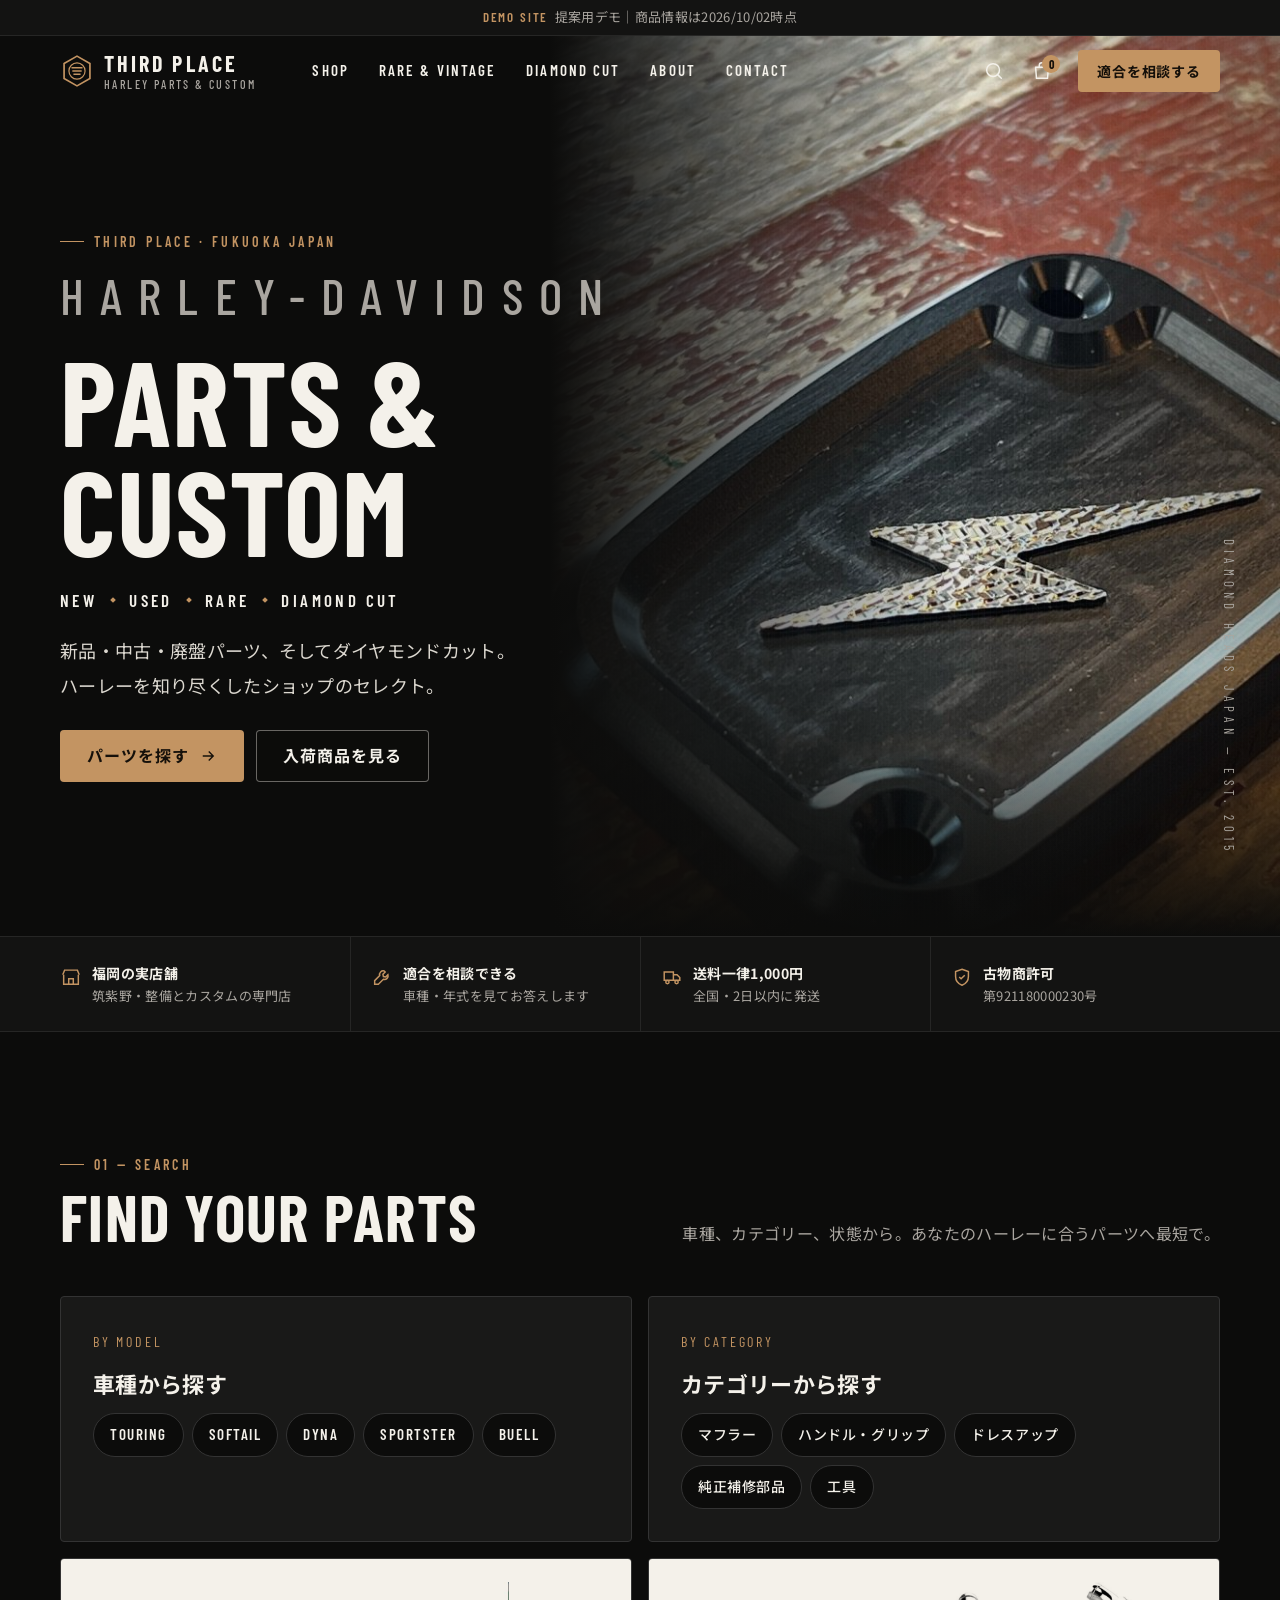
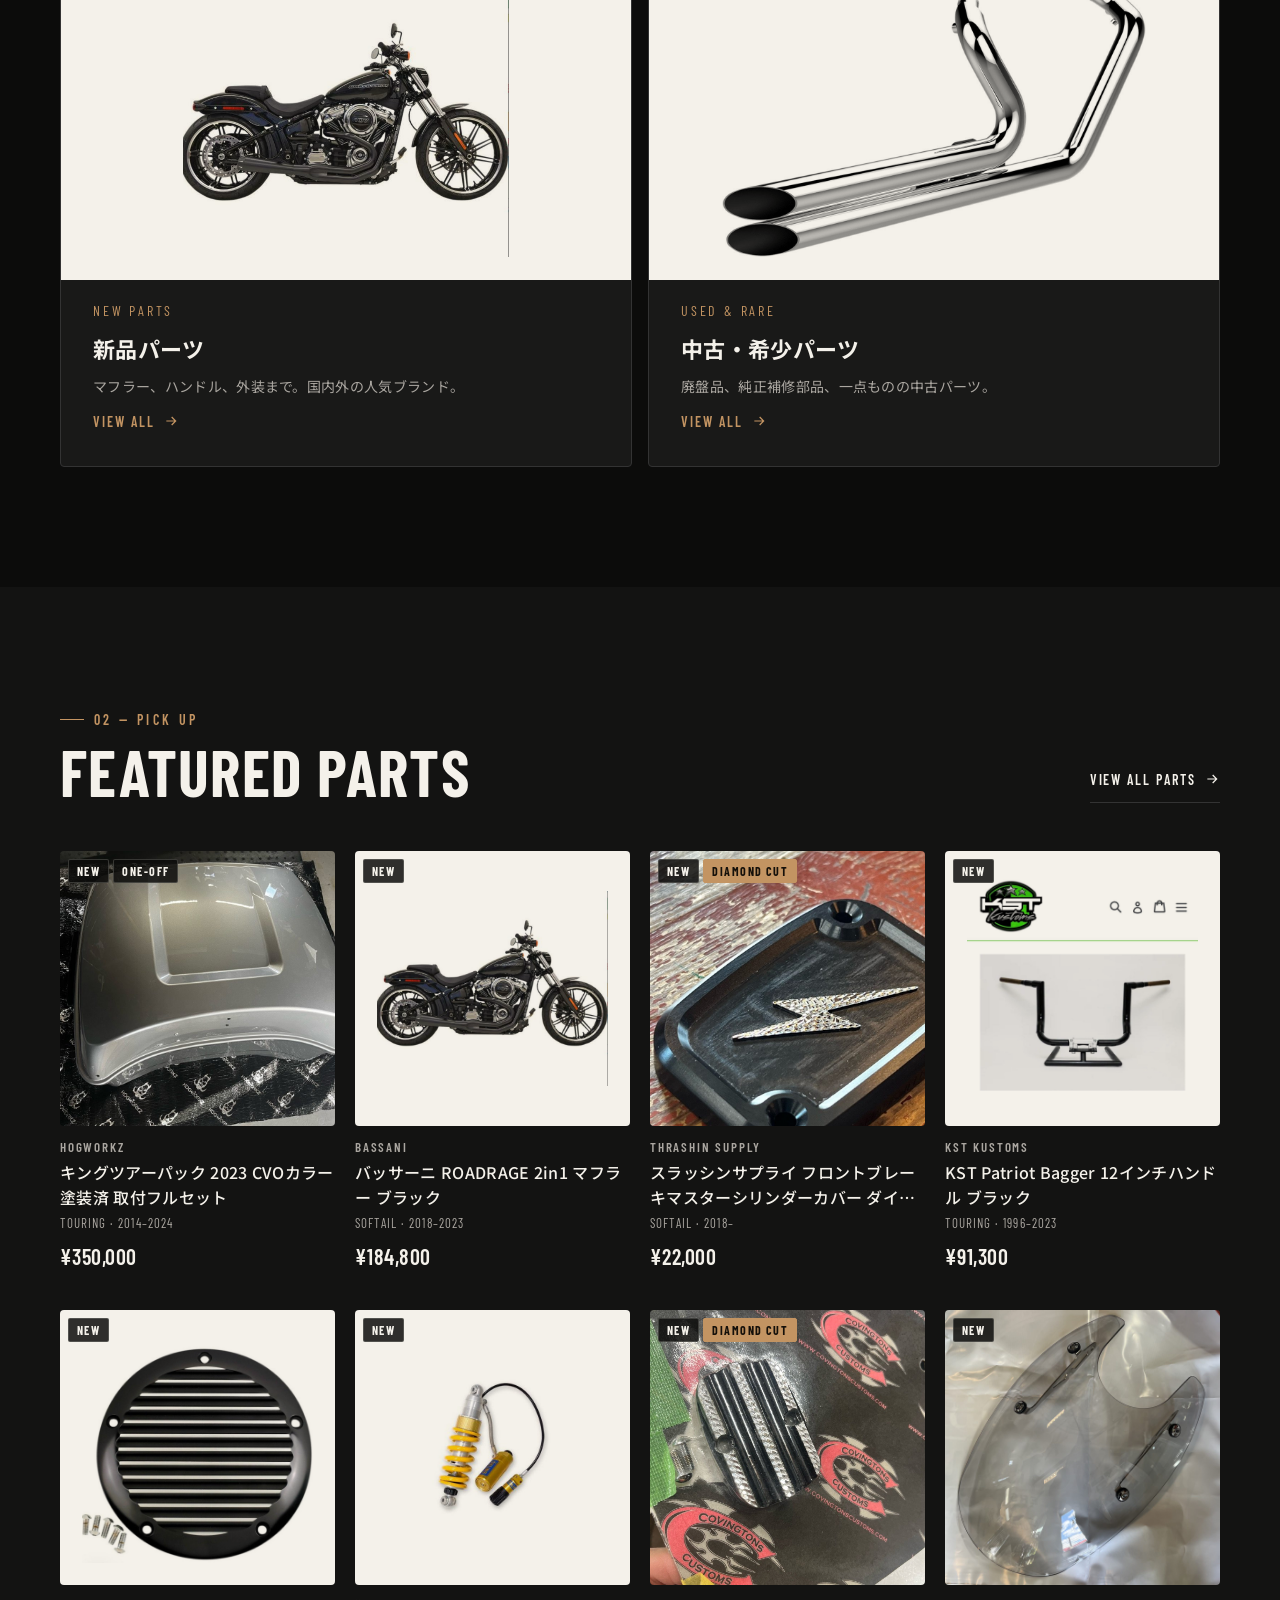
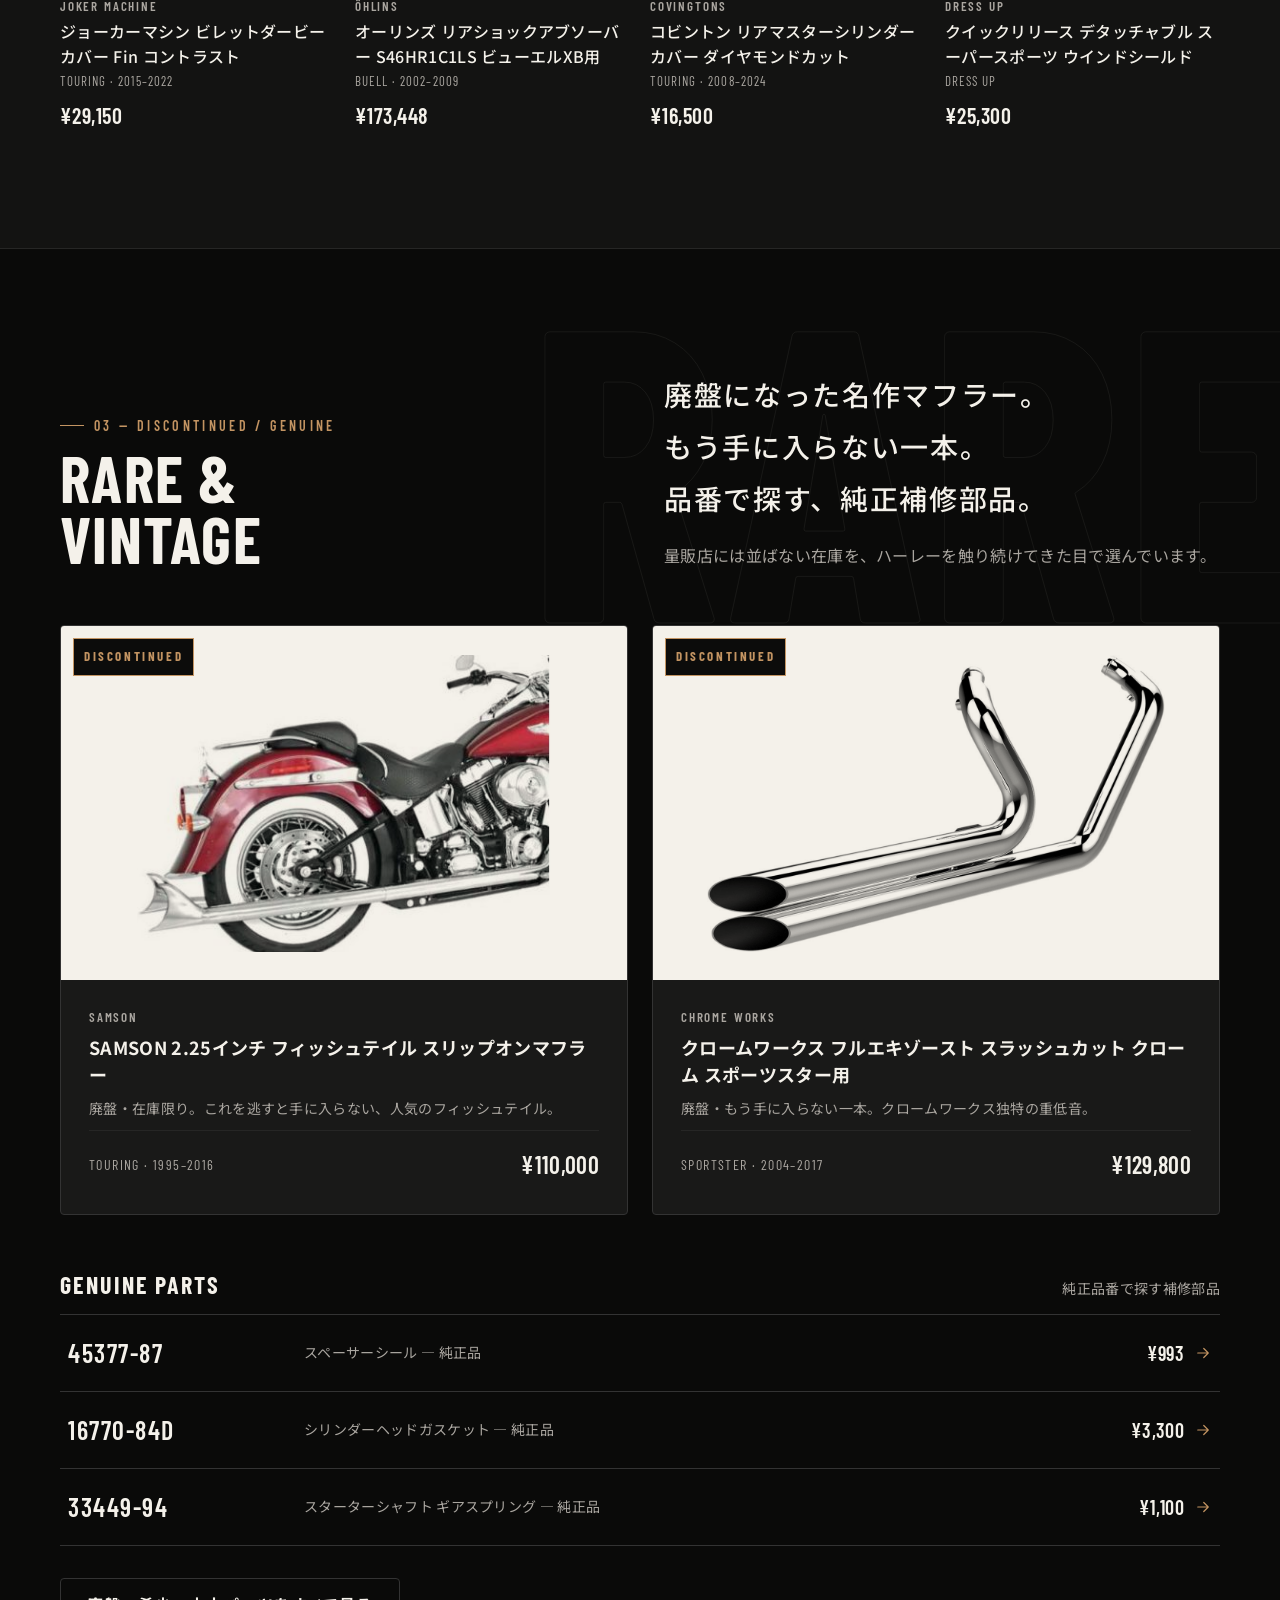
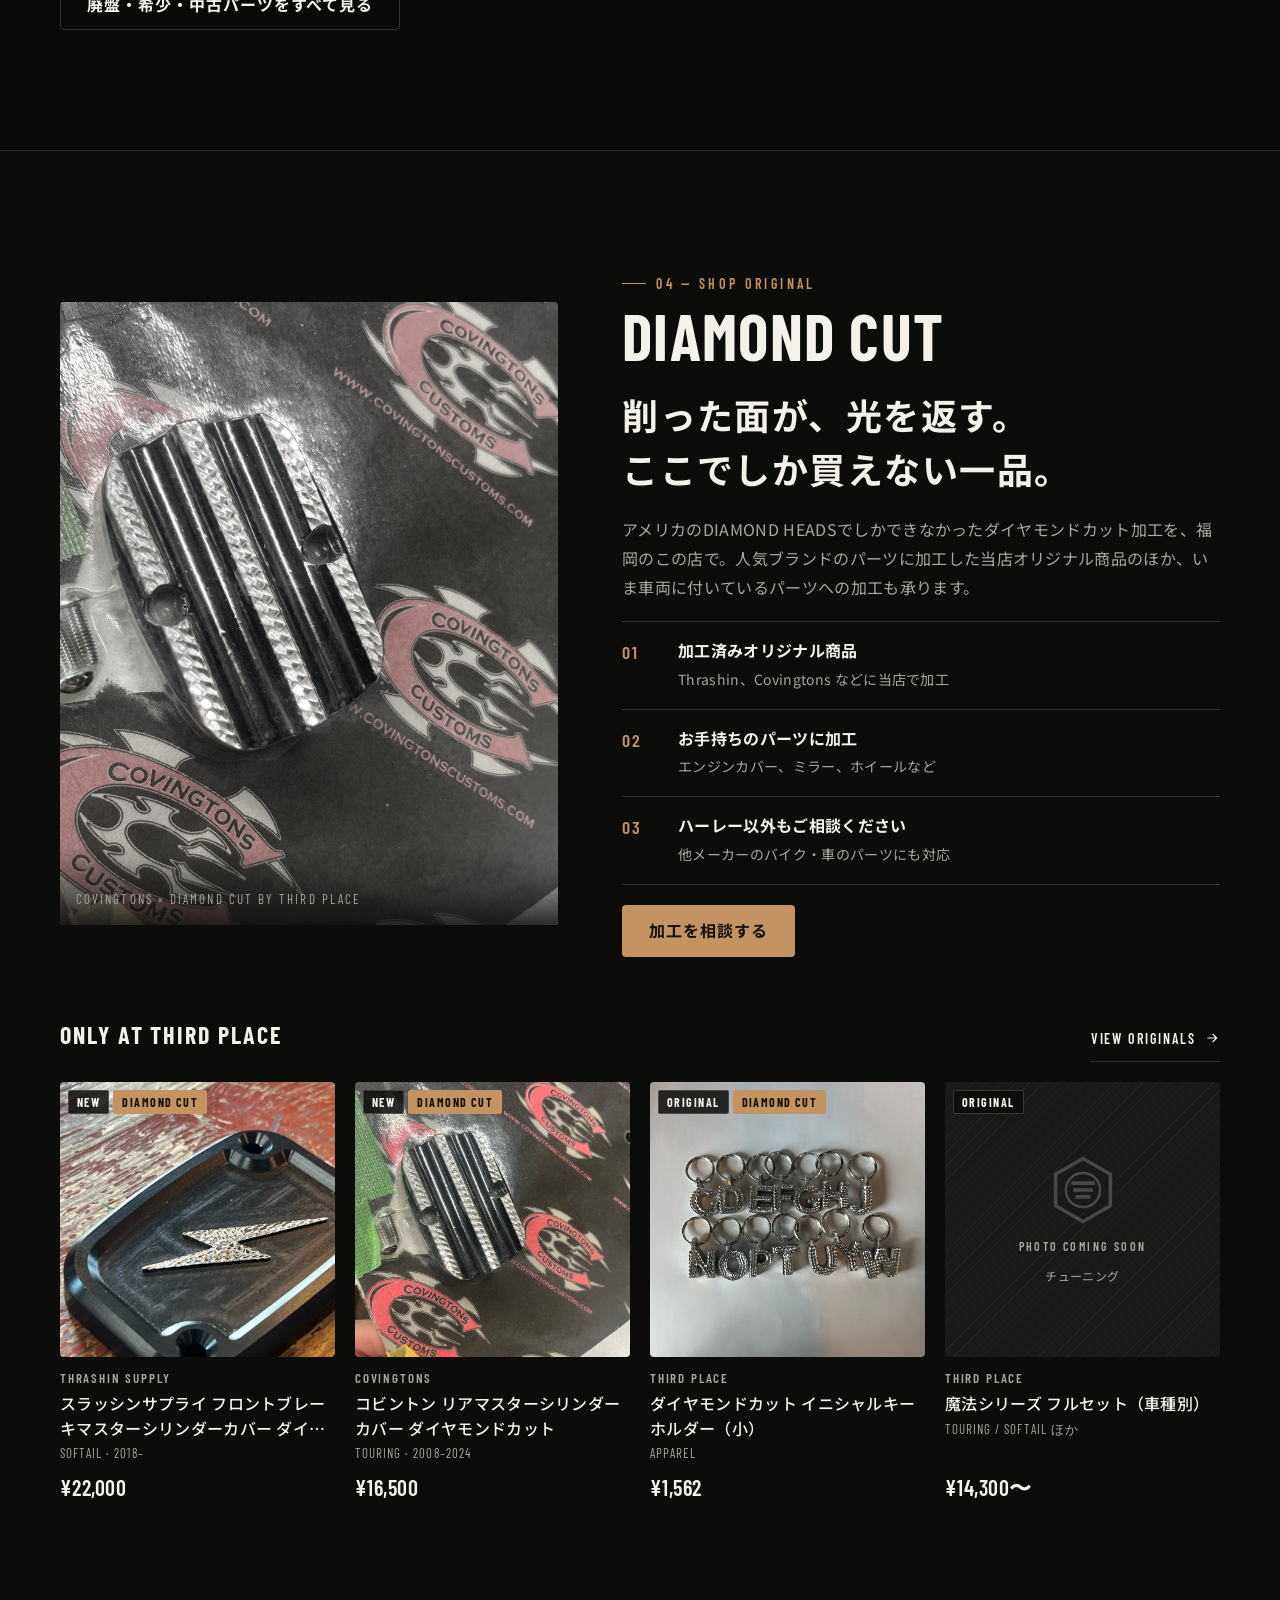
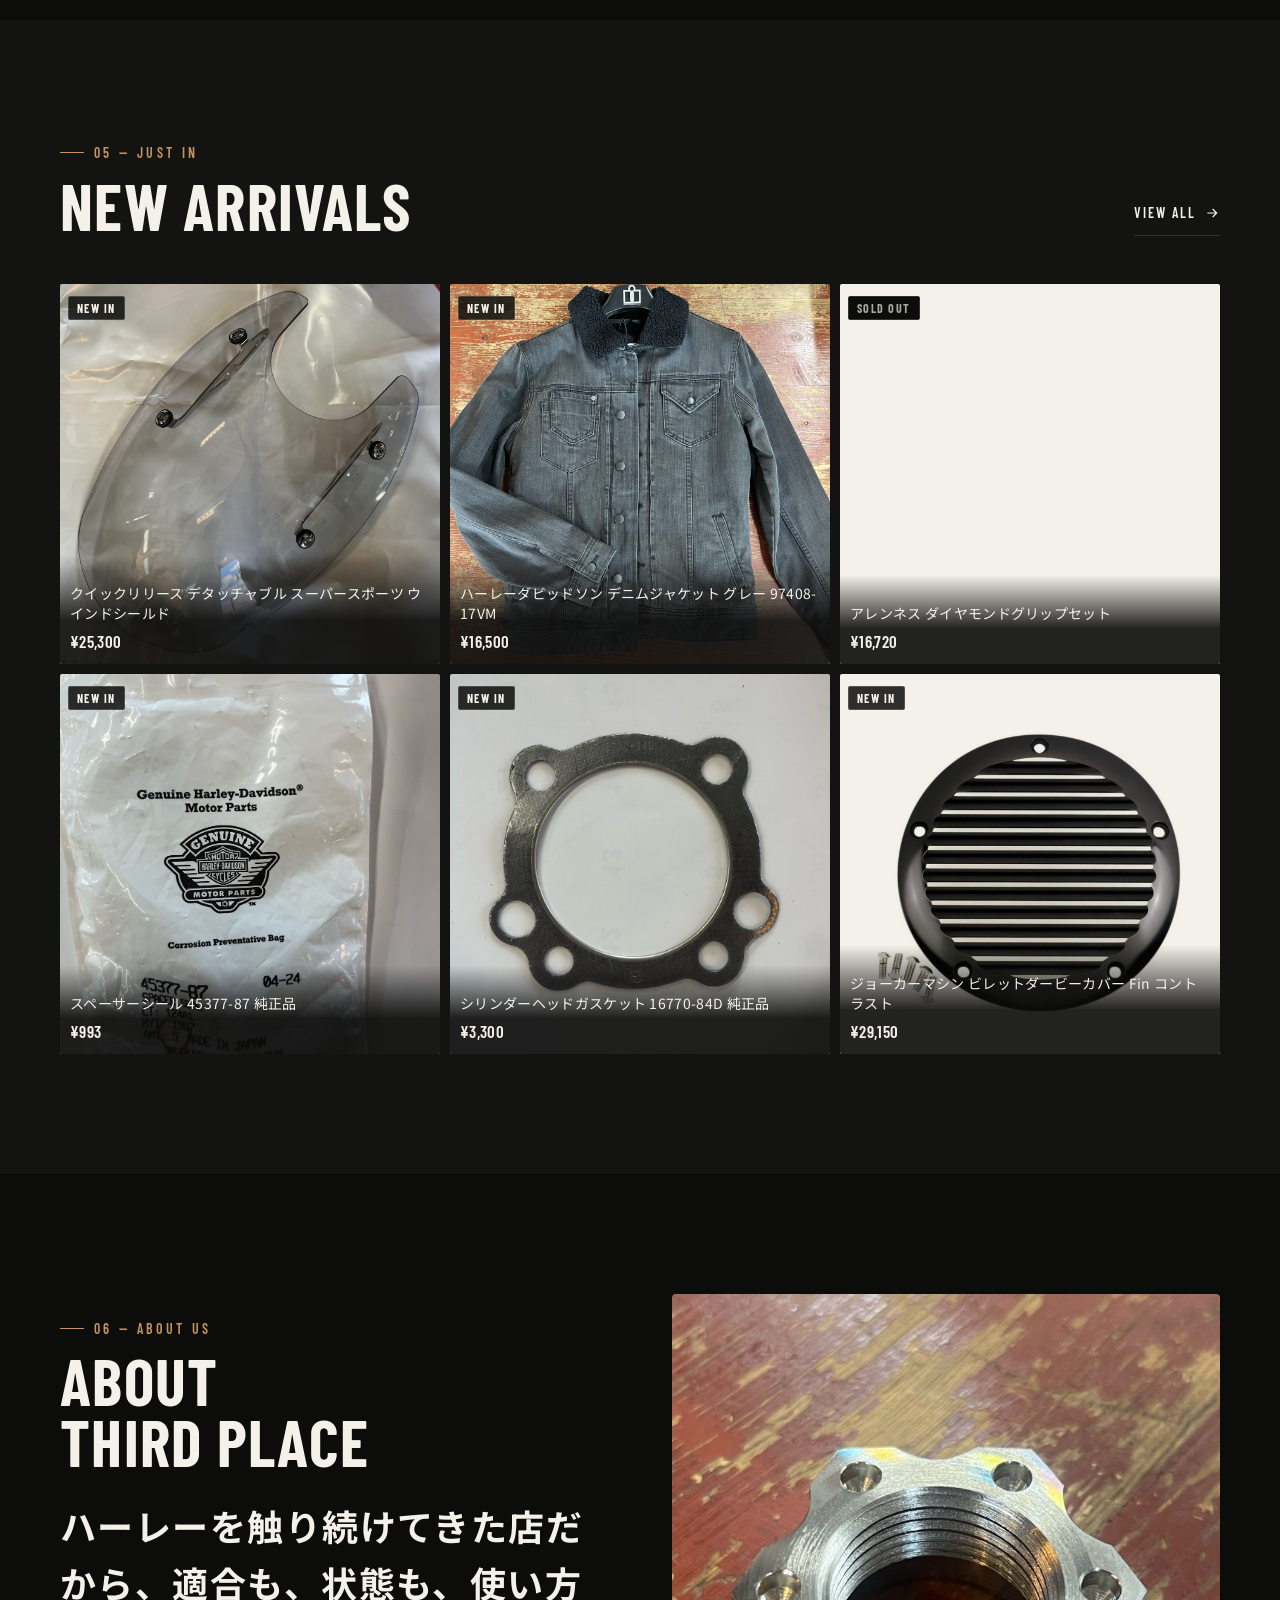
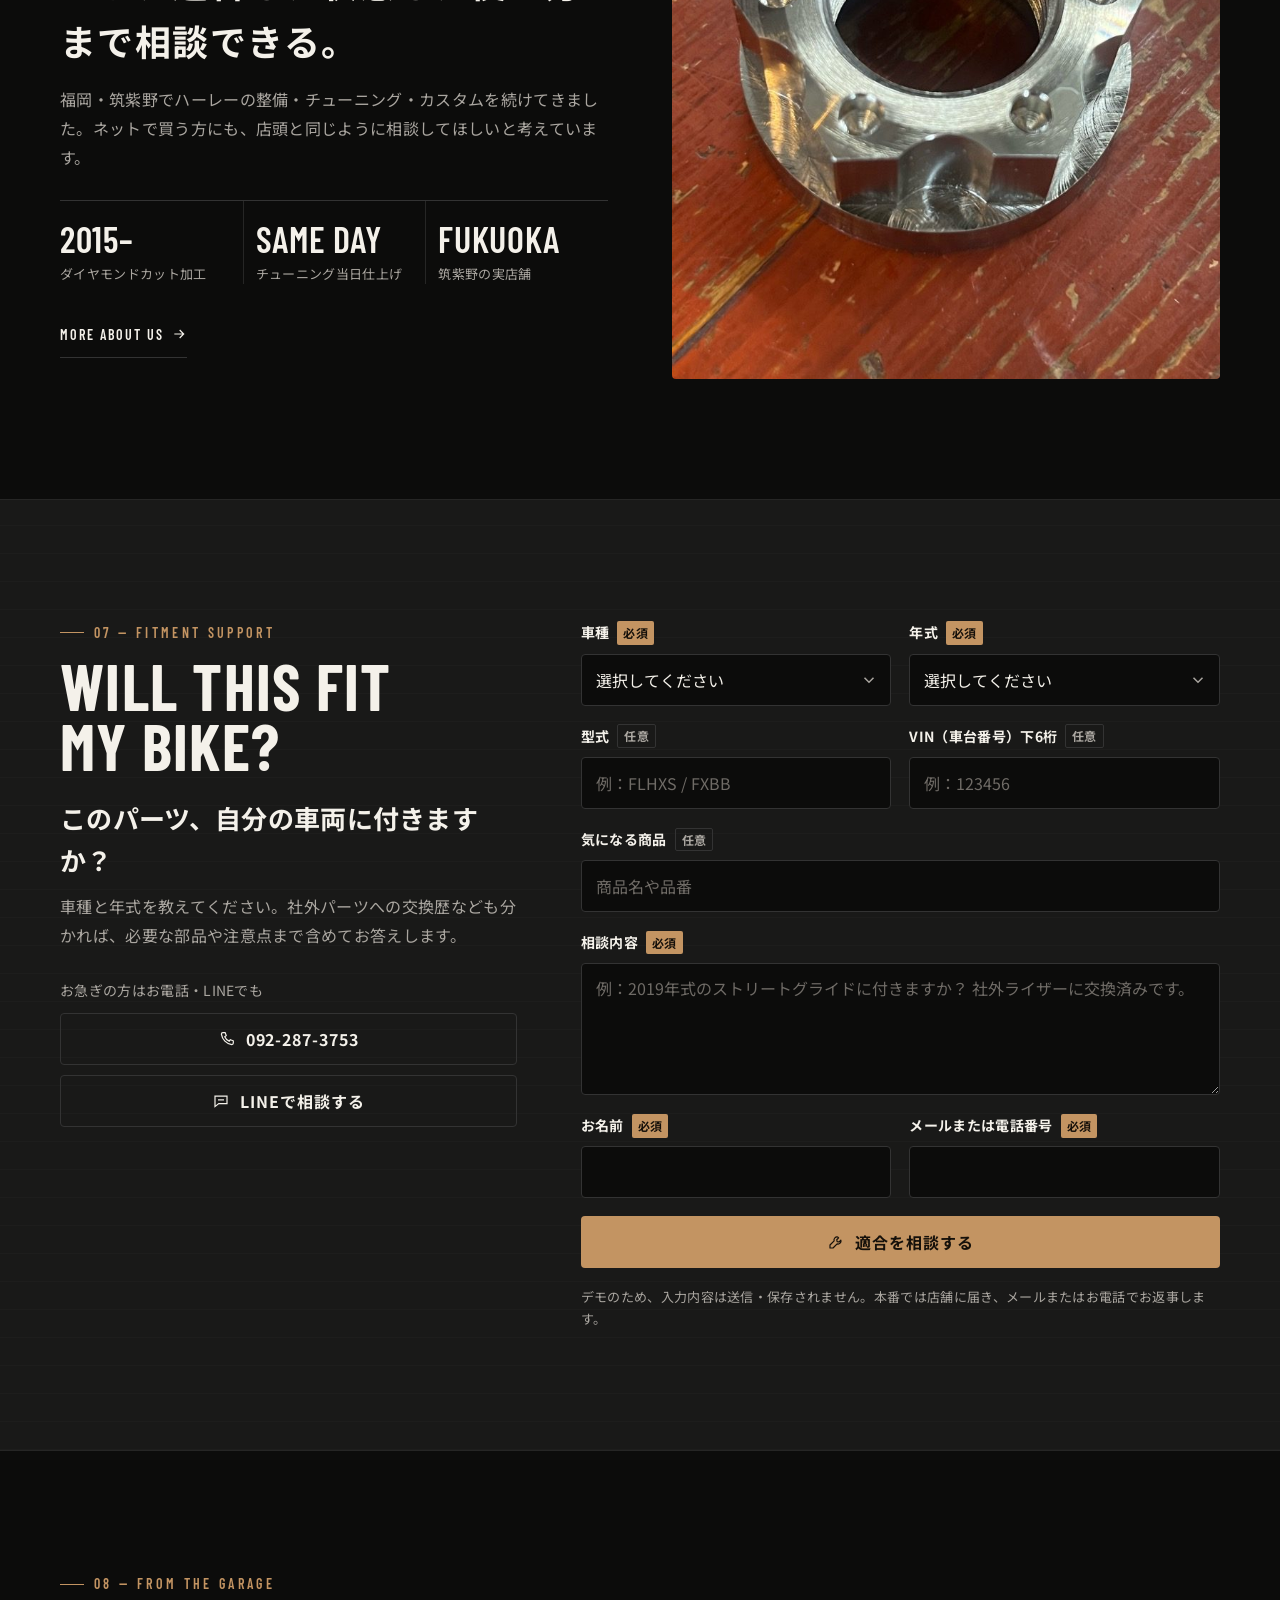
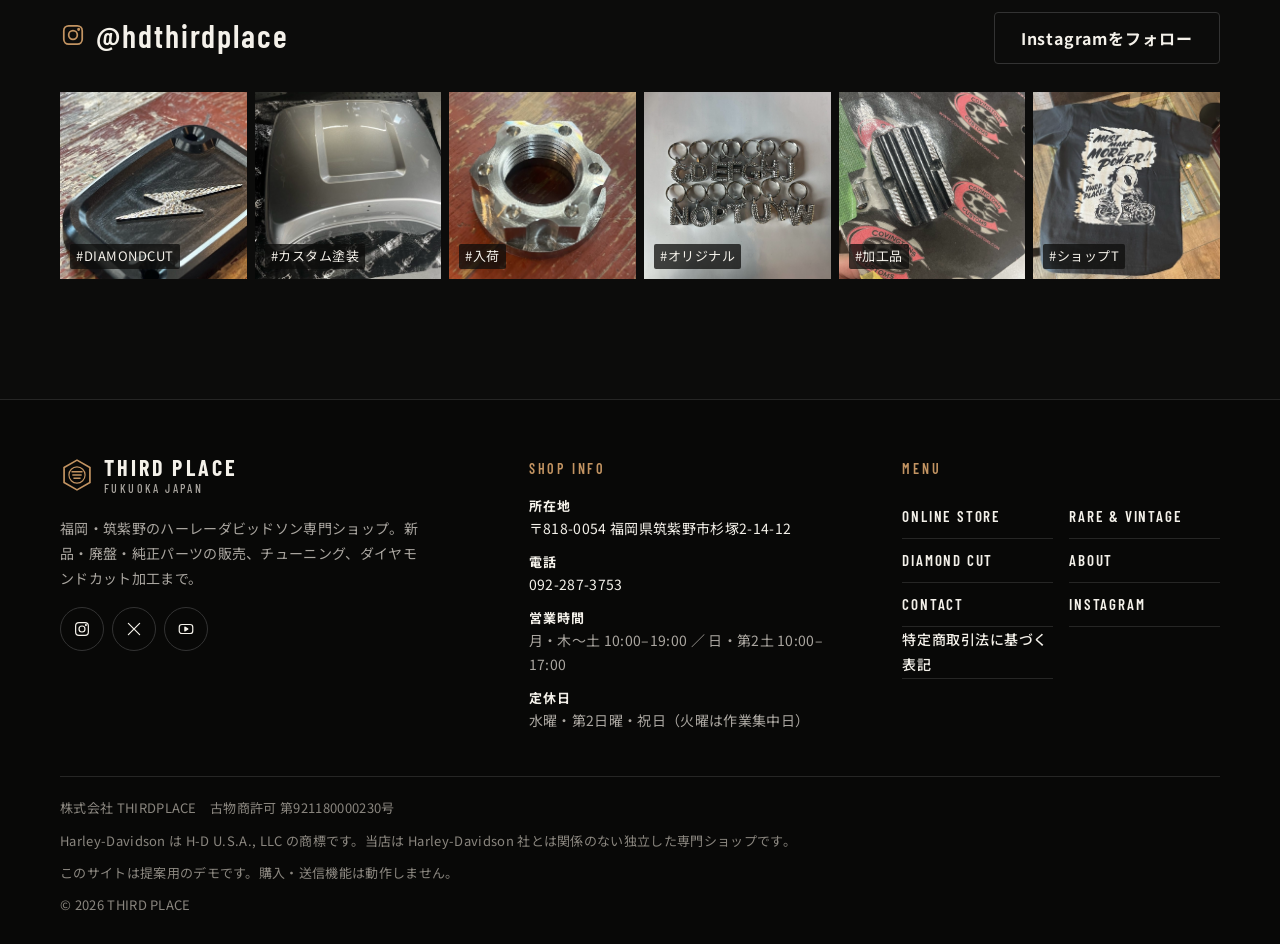
==== index.html @ e33bec32 "THIRD PLACE デモECサイト 初版 - TOP/商品一覧/商品詳細/ABOUT/CONTACTの静的サイト（HTML/CSS/Vanilla JS） - 現行FC2カートの実在商品21件＋中" ====
<!DOCTYPE html>
<html lang="ja">
<head>
  <meta charset="utf-8">
  <meta name="viewport" content="width=device-width, initial-scale=1, viewport-fit=cover">
  <title>THIRD PLACE｜ハーレーダビッドソン パーツ・カスタム専門店（福岡・筑紫野）</title>
  <meta name="description" content="福岡・筑紫野のハーレーダビッドソン専門ショップ THIRD PLACE。新品・廃盤・純正パーツの通販、車種・年式での適合相談、ダイヤモンドカット加工、チューニングまで。">
  <meta name="theme-color" content="#0c0c0b">
  <meta property="og:type" content="website">
  <meta property="og:title" content="THIRD PLACE｜ハーレーダビッドソン パーツ・カスタム専門店">
  <meta property="og:description" content="新品・廃盤・純正パーツ、そしてダイヤモンドカット。ハーレーを知り尽くしたショップのセレクト。">
  <meta property="og:image" content="assets/images/products/ca44_209_1.jpg">
  <link rel="icon" href="assets/images/favicon.svg" type="image/svg+xml">
  <link rel="preconnect" href="https://fonts.googleapis.com">
  <link rel="preconnect" href="https://fonts.gstatic.com" crossorigin>
  <link rel="stylesheet" href="https://fonts.googleapis.com/css2?family=Barlow+Condensed:wght@500;600;700&family=Noto+Sans+JP:wght@400;500;700&display=swap">
  <link rel="stylesheet" href="css/style.css">
  <script>document.documentElement.classList.add("js");</script>
</head>
<body data-page="home">
  <a class="skip-link" href="#main">本文へスキップ</a>
  <div data-chrome="header"></div>

  <main id="main" class="page-fade">

    <!-- 1. HERO -->
    <section class="hero" aria-labelledby="hero-title">
      <div class="hero__media">
        <img src="assets/images/products/ca44_209_1.jpg" alt="ダイヤモンドカット加工したマスターシリンダーカバー" fetchpriority="high" decoding="async">
      </div>
      <div class="container hero__content">
        <p class="eyebrow hero__eyebrow">THIRD PLACE · FUKUOKA JAPAN</p>
        <h1 class="hero__title" id="hero-title">
          <span class="thin">HARLEY-DAVIDSON</span>
          PARTS &amp;<br>CUSTOM
          <span class="visually-hidden">ハーレーダビッドソン パーツ・カスタム専門店 サードプレイス</span>
        </h1>
        <ul class="hero__lineup" aria-label="取り扱い">
          <li>NEW</li><li>USED</li><li>RARE</li><li>DIAMOND CUT</li>
        </ul>
        <p class="hero__lead">新品・中古・廃盤パーツ、そしてダイヤモンドカット。<br>ハーレーを知り尽くしたショップのセレクト。</p>
        <div class="hero__cta">
          <a class="btn btn--primary" href="products.html">パーツを探す
            <svg class="icon-arrow" viewBox="0 0 24 24" fill="none" stroke="currentColor" stroke-width="1.8" aria-hidden="true"><path d="M5 12h14M13 6l6 6-6 6"/></svg>
          </a>
          <a class="btn btn--ghost" href="#new-arrivals">入荷商品を見る</a>
        </div>
      </div>
      <p class="hero__side" aria-hidden="true">DIAMOND HEADS JAPAN — EST. 2015</p>
    </section>

    <!-- trust strip -->
    <section class="trust" aria-label="サードプレイスについて">
      <ul class="container trust__list">
        <li class="trust__item">
          <svg viewBox="0 0 24 24" fill="none" stroke="currentColor" stroke-width="1.6" aria-hidden="true"><path d="M4 9.5V20h16V9.5"/><path d="M3 9.5l2-5h14l2 5"/><path d="M9.5 20v-6h5v6"/></svg>
          <div><b>福岡の実店舗</b><span>筑紫野・整備とカスタムの専門店</span></div>
        </li>
        <li class="trust__item">
          <svg viewBox="0 0 24 24" fill="none" stroke="currentColor" stroke-width="1.6" aria-hidden="true"><path d="M14.5 5.5a4 4 0 00-5 5L4 16v4h4l5.5-5.5a4 4 0 005-5l-2.5 2.5-2.5-.5-.5-2.5 2.5-2.5z"/></svg>
          <div><b>適合を相談できる</b><span>車種・年式を見てお答えします</span></div>
        </li>
        <li class="trust__item">
          <svg viewBox="0 0 24 24" fill="none" stroke="currentColor" stroke-width="1.6" aria-hidden="true"><path d="M3.5 6.5h10v9h-10zM13.5 9.5h4l3 3v3h-7"/><circle cx="7" cy="17.5" r="1.8"/><circle cx="17" cy="17.5" r="1.8"/></svg>
          <div><b>送料一律1,000円</b><span>全国・2日以内に発送</span></div>
        </li>
        <li class="trust__item">
          <svg viewBox="0 0 24 24" fill="none" stroke="currentColor" stroke-width="1.6" aria-hidden="true"><path d="M12 3.5l7 2.5v5.5c0 4.5-3 8-7 9.5-4-1.5-7-5-7-9.5V6l7-2.5z"/><path d="M9 12l2 2 4-4"/></svg>
          <div><b>古物商許可</b><span>第921180000230号</span></div>
        </li>
      </ul>
    </section>

    <!-- 2. FIND YOUR PARTS -->
    <section class="section" aria-labelledby="find-title">
      <div class="container">
        <div class="section-head reveal">
          <div class="section-head__title">
            <p class="eyebrow">01 — SEARCH</p>
            <h2 class="h2" id="find-title">FIND YOUR PARTS</h2>
          </div>
          <p class="section-lead">車種、カテゴリー、状態から。あなたのハーレーに合うパーツへ最短で。</p>
        </div>

        <div class="finder">
          <div class="finder-card reveal">
            <span class="finder-card__num">BY MODEL</span>
            <h3 class="finder-card__title">車種から探す</h3>
            <div class="chip-row">
              <a class="chip" href="products.html?model=touring">TOURING</a>
              <a class="chip" href="products.html?model=softail">SOFTAIL</a>
              <a class="chip" href="products.html?model=dyna">DYNA</a>
              <a class="chip" href="products.html?model=sportster">SPORTSTER</a>
              <a class="chip" href="products.html?model=buell">BUELL</a>
            </div>
          </div>
          <div class="finder-card reveal">
            <span class="finder-card__num">BY CATEGORY</span>
            <h3 class="finder-card__title">カテゴリーから探す</h3>
            <div class="chip-row">
              <a class="chip chip--jp" href="products.html?cat=exhaust">マフラー</a>
              <a class="chip chip--jp" href="products.html?cat=handle">ハンドル・グリップ</a>
              <a class="chip chip--jp" href="products.html?cat=dressup">ドレスアップ</a>
              <a class="chip chip--jp" href="products.html?cat=engine">純正補修部品</a>
              <a class="chip chip--jp" href="products.html?cat=tools">工具</a>
            </div>
          </div>
          <a class="finder-card finder-card--photo reveal" href="products.html?type=new">
            <div class="finder-card__media"><img src="assets/images/products/ca1_178_1.jpg" alt="" loading="lazy" decoding="async"></div>
            <span class="finder-card__num">NEW PARTS</span>
            <h3 class="finder-card__title">新品パーツ</h3>
            <p class="finder-card__text">マフラー、ハンドル、外装まで。国内外の人気ブランド。</p>
            <span class="finder-card__go">VIEW ALL <svg viewBox="0 0 24 24" fill="none" stroke="currentColor" stroke-width="1.8" aria-hidden="true"><path d="M5 12h14M13 6l6 6-6 6"/></svg></span>
          </a>
          <a class="finder-card finder-card--photo reveal" href="products.html?type=rare">
            <div class="finder-card__media"><img src="assets/images/products/ca1_85_1.jpg" alt="" loading="lazy" decoding="async"></div>
            <span class="finder-card__num">USED &amp; RARE</span>
            <h3 class="finder-card__title">中古・希少パーツ</h3>
            <p class="finder-card__text">廃盤品、純正補修部品、一点ものの中古パーツ。</p>
            <span class="finder-card__go">VIEW ALL <svg viewBox="0 0 24 24" fill="none" stroke="currentColor" stroke-width="1.8" aria-hidden="true"><path d="M5 12h14M13 6l6 6-6 6"/></svg></span>
          </a>
        </div>
      </div>
    </section>

    <!-- 3. FEATURED PARTS -->
    <section class="section section--alt" aria-labelledby="featured-title">
      <div class="container">
        <div class="section-head reveal">
          <div class="section-head__title">
            <p class="eyebrow">02 — PICK UP</p>
            <h2 class="h2" id="featured-title">FEATURED PARTS</h2>
          </div>
          <a class="text-link" href="products.html">VIEW ALL PARTS <svg viewBox="0 0 24 24" fill="none" stroke="currentColor" stroke-width="1.8" aria-hidden="true"><path d="M5 12h14M13 6l6 6-6 6"/></svg></a>
        </div>
        <div class="product-grid product-grid--4" data-render="featured"></div>
      </div>
    </section>

    <!-- 4. RARE & VINTAGE -->
    <section class="section rare" id="rare" aria-labelledby="rare-title">
      <div class="container">
        <div class="rare__intro reveal">
          <div class="section-head__title">
            <p class="eyebrow">03 — DISCONTINUED / GENUINE</p>
            <h2 class="h2" id="rare-title">RARE &amp;<br>VINTAGE</h2>
          </div>
          <div>
            <p class="rare__poem"><span>廃盤になった名作マフラー。</span><span>もう手に入らない一本。</span><span>品番で探す、純正補修部品。</span></p>
            <p class="section-lead" style="margin-top:16px">量販店には並ばない在庫を、ハーレーを触り続けてきた目で選んでいます。</p>
          </div>
        </div>
        <div class="rare__features" data-render="rare"></div>

        <div class="oem reveal">
          <div class="oem__head">
            <h3 class="oem__title">GENUINE PARTS</h3>
            <p class="oem__note">純正品番で探す補修部品</p>
          </div>
          <div class="oem__list" data-render="oem"></div>
        </div>
        <p style="margin-top:32px"><a class="btn btn--line" href="products.html?type=rare">廃盤・希少・中古パーツをすべて見る</a></p>
      </div>
    </section>

    <!-- 5. SHOP ORIGINAL / DIAMOND CUT -->
    <section class="section" id="diamond-cut" aria-labelledby="dc-title">
      <div class="container">
        <div class="dc__grid">
          <figure class="dc__visual reveal">
            <img src="assets/images/products/ca0_224_2.jpg" alt="ダイヤモンドカット加工を施したリアマスターシリンダーカバー" loading="lazy" decoding="async">
            <figcaption>COVINGTONS × DIAMOND CUT BY THIRD PLACE</figcaption>
          </figure>
          <div class="dc__copy reveal">
            <div class="section-head__title">
              <p class="eyebrow">04 — SHOP ORIGINAL</p>
              <h2 class="h2" id="dc-title">DIAMOND CUT</h2>
            </div>
            <p class="dc__catch">削った面が、光を返す。<br>ここでしか買えない一品。</p>
            <p class="dc__text">アメリカのDIAMOND HEADSでしかできなかったダイヤモンドカット加工を、福岡のこの店で。人気ブランドのパーツに加工した当店オリジナル商品のほか、いま車両に付いているパーツへの加工も承ります。</p>
            <ol class="dc__points">
              <li><span class="num">01</span><div><b>加工済みオリジナル商品</b><span>Thrashin、Covingtons などに当店で加工</span></div></li>
              <li><span class="num">02</span><div><b>お手持ちのパーツに加工</b><span>エンジンカバー、ミラー、ホイールなど</span></div></li>
              <li><span class="num">03</span><div><b>ハーレー以外もご相談ください</b><span>他メーカーのバイク・車のパーツにも対応</span></div></li>
            </ol>
            <div><a class="btn btn--primary" href="contact.html?topic=diamond">加工を相談する</a></div>
          </div>
        </div>

        <div class="dc__products">
          <div class="dc__products-head reveal">
            <h3>ONLY AT THIRD PLACE</h3>
            <a class="text-link" href="products.html?type=original">VIEW ORIGINALS <svg viewBox="0 0 24 24" fill="none" stroke="currentColor" stroke-width="1.8" aria-hidden="true"><path d="M5 12h14M13 6l6 6-6 6"/></svg></a>
          </div>
          <div class="product-grid product-grid--4" data-render="dc-products"></div>
        </div>
      </div>
    </section>

    <!-- 6. NEW ARRIVALS -->
    <section class="section section--alt" id="new-arrivals" aria-labelledby="new-title">
      <div class="container">
        <div class="section-head reveal">
          <div class="section-head__title">
            <p class="eyebrow">05 — JUST IN</p>
            <h2 class="h2" id="new-title">NEW ARRIVALS</h2>
          </div>
          <a class="text-link" href="products.html?sort=new">VIEW ALL <svg viewBox="0 0 24 24" fill="none" stroke="currentColor" stroke-width="1.8" aria-hidden="true"><path d="M5 12h14M13 6l6 6-6 6"/></svg></a>
        </div>
        <div class="tiles" data-render="new-arrivals"></div>
      </div>
    </section>

    <!-- 7. ABOUT -->
    <section class="section" aria-labelledby="about-title">
      <div class="container about__grid">
        <div class="reveal">
          <div class="section-head__title" style="margin-bottom:24px">
            <p class="eyebrow">06 — ABOUT US</p>
            <h2 class="h2" id="about-title">ABOUT<br>THIRD PLACE</h2>
          </div>
          <p class="about__statement">ハーレーを触り続けてきた店だから、適合も、状態も、使い方まで相談できる。</p>
          <p class="about__text" style="margin-top:16px">福岡・筑紫野でハーレーの整備・チューニング・カスタムを続けてきました。ネットで買う方にも、店頭と同じように相談してほしいと考えています。</p>
          <ul class="facts" style="margin-top:28px">
            <li><b>2015–</b><span>ダイヤモンドカット加工</span></li>
            <li><b>SAME DAY</b><span>チューニング当日仕上げ</span></li>
            <li><b>FUKUOKA</b><span>筑紫野の実店舗</span></li>
          </ul>
          <p style="margin-top:28px"><a class="text-link" href="about.html">MORE ABOUT US <svg viewBox="0 0 24 24" fill="none" stroke="currentColor" stroke-width="1.8" aria-hidden="true"><path d="M5 12h14M13 6l6 6-6 6"/></svg></a></p>
        </div>
        <div class="about__media reveal">
          <img src="assets/images/products/ca44_207_1.jpg" alt="作業台に置かれたアクスルナット" loading="lazy" decoding="async">
        </div>
      </div>
    </section>

    <!-- 8. FITMENT SUPPORT -->
    <section class="section fitment" id="fitment" aria-labelledby="fitment-title">
      <div class="container fitment__grid">
        <div class="reveal">
          <div class="section-head__title" style="margin-bottom:20px">
            <p class="eyebrow">07 — FITMENT SUPPORT</p>
            <h2 class="h2" id="fitment-title">WILL THIS FIT<br>MY BIKE?</h2>
          </div>
          <p class="fitment__q">このパーツ、自分の車両に付きますか？</p>
          <p class="fitment__text" style="margin-top:12px">車種と年式を教えてください。社外パーツへの交換歴なども分かれば、必要な部品や注意点まで含めてお答えします。</p>
          <div class="fitment__alt" style="margin-top:28px">
            <p class="fitment__alt-title">お急ぎの方はお電話・LINEでも</p>
            <a class="btn btn--line" href="tel:0922873753">
              <svg viewBox="0 0 24 24" fill="none" stroke="currentColor" stroke-width="1.6" aria-hidden="true"><path d="M6.5 3.5h3l1.5 4-2 1.5a11 11 0 005.9 5.9l1.5-2 4 1.5v3a2 2 0 01-2 2A16.5 16.5 0 014.5 5.5a2 2 0 012-2z"/></svg>
              092-287-3753
            </a>
            <a class="btn btn--line" href="contact.html#line" data-demo-msg="デモ：本番ではLINE公式アカウントの友だち追加画面に移動します。">
              <svg viewBox="0 0 24 24" fill="none" stroke="currentColor" stroke-width="1.6" aria-hidden="true"><path d="M4 5.5h16v10H9l-5 4v-14z"/><path d="M8 10.5h8"/></svg>
              LINEで相談する
            </a>
          </div>
        </div>
        <div class="reveal" data-render="fitment-form"></div>
      </div>
    </section>

    <!-- 9. INSTAGRAM -->
    <section class="section" aria-labelledby="insta-title">
      <div class="container">
        <div class="insta-head reveal">
          <div class="section-head__title">
            <p class="eyebrow">08 — FROM THE GARAGE</p>
            <h2 class="insta-handle" id="insta-title">
              <svg viewBox="0 0 24 24" fill="none" stroke="currentColor" stroke-width="1.6" aria-hidden="true"><rect x="3.5" y="3.5" width="17" height="17" rx="4.5"/><circle cx="12" cy="12" r="4"/><circle cx="17.2" cy="6.8" r="0.6" fill="currentColor"/></svg>
              @hdthirdplace
            </h2>
          </div>
          <a class="btn btn--line" href="https://www.instagram.com/hdthirdplace/" target="_blank" rel="noopener">Instagramをフォロー</a>
        </div>
        <div class="gallery" data-render="gallery"></div>
      </div>
    </section>

  </main>

  <div data-chrome="footer"></div>

  <script src="data/products.js" defer></script>
  <script src="js/main.js" defer></script>
</body>
</html>
---- css/style.css ----
/* ==========================================================================
   THIRD PLACE — Demo Store
   Mobile first. Breakpoints: 600px (tablet) / 900px (desktop) / 1200px (wide)
   ========================================================================== */

/* ---------- Tokens ---------- */
:root {
  --bg: #0c0c0b;
  --bg-2: #131312;
  --surface: #191918;
  --surface-2: #201f1e;
  --text: #f4f1ea;
  --sub: #aaa6a0;
  --border: #333333;
  --border-soft: #262625;
  --accent: #c39462;          /* bronze — the only accent color */
  --accent-ink: #15100a;      /* text on accent */
  --plate: #f4f1ea;           /* light plate behind white-background product photos */
  --overlay: rgba(12, 12, 11, 0.72);

  --font-en: "Barlow Condensed", "Arial Narrow", "Helvetica Neue", Arial, sans-serif;
  --font-jp: "Noto Sans JP", "Hiragino Sans", "Hiragino Kaku Gothic ProN", "Yu Gothic", Meiryo, sans-serif;

  --fs-xs: 0.8125rem;   /* 13px */
  --fs-sm: 0.875rem;    /* 14px */
  --fs-base: 1rem;      /* 16px */
  --fs-md: 1.125rem;    /* 18px */
  --fs-lg: 1.375rem;    /* 22px */
  --fs-h2: clamp(2.25rem, 9vw, 4rem);
  --fs-hero: clamp(3.25rem, 15vw, 7.5rem);

  --gutter: 16px;
  --maxw: 1240px;
  --radius: 4px;
  --header-h: 60px;
  --section-y: 72px;
  --ease: cubic-bezier(0.2, 0.7, 0.2, 1);
}

@media (min-width: 600px) {
  :root { --gutter: 24px; --section-y: 96px; }
}
@media (min-width: 900px) {
  :root { --gutter: 40px; --header-h: 72px; --section-y: 120px; }
}

/* ---------- Base ---------- */
*, *::before, *::after { box-sizing: border-box; }
html { -webkit-text-size-adjust: 100%; scroll-padding-top: calc(var(--header-h) + 16px); }
body {
  margin: 0;
  background: var(--bg);
  color: var(--text);
  font-family: var(--font-jp);
  font-size: var(--fs-base);
  line-height: 1.8;
  letter-spacing: 0.02em;
  overflow-x: hidden;
  -webkit-font-smoothing: antialiased;
}
body.is-locked { overflow: hidden; }
img { display: block; max-width: 100%; height: auto; }
a { color: inherit; text-decoration: none; }
button, input, select, textarea { font: inherit; color: inherit; }
button { cursor: pointer; }
h1, h2, h3, h4, p, ul, ol, dl, dd, figure { margin: 0; }
ul, ol { padding: 0; list-style: none; }
:focus-visible { outline: 2px solid var(--accent); outline-offset: 3px; }
::selection { background: var(--accent); color: var(--accent-ink); }

.container { width: 100%; max-width: var(--maxw); margin-inline: auto; padding-inline: var(--gutter); }
.visually-hidden {
  position: absolute !important; width: 1px; height: 1px; padding: 0; margin: -1px;
  overflow: hidden; clip: rect(0 0 0 0); white-space: nowrap; border: 0;
}
.en { font-family: var(--font-en); letter-spacing: 0.06em; }
.skip-link {
  position: absolute; left: 8px; top: -60px; z-index: 200; padding: 10px 16px;
  background: var(--accent); color: var(--accent-ink); font-weight: 700; border-radius: var(--radius);
}
.skip-link:focus { top: 8px; }

/* ---------- Demo notice bar ---------- */
.demo-bar {
  background: var(--bg-2);
  border-bottom: 1px solid var(--border-soft);
  color: var(--sub);
  font-size: var(--fs-xs);
  line-height: 1.5;
  text-align: center;
  padding: 7px var(--gutter);
}
.demo-bar strong { color: var(--accent); font-family: var(--font-en); letter-spacing: 0.14em; font-weight: 600; margin-right: 0.5em; }

/* ---------- Buttons ---------- */
.btn {
  display: inline-flex; align-items: center; justify-content: center; gap: 10px;
  min-height: 52px; padding: 0 26px;
  border: 1px solid transparent; border-radius: var(--radius);
  font-weight: 700; font-size: var(--fs-base); letter-spacing: 0.06em; line-height: 1.3;
  transition: background-color .25s var(--ease), border-color .25s var(--ease), color .25s var(--ease), transform .25s var(--ease);
}
.btn svg { width: 18px; height: 18px; flex: none; }
.btn--primary { background: var(--accent); color: var(--accent-ink); }
.btn--ghost { border-color: rgba(244, 241, 234, 0.4); color: var(--text); background: rgba(12, 12, 11, 0.25); }
.btn--line { border-color: var(--border); color: var(--text); background: transparent; }
.btn--block { width: 100%; }
@media (hover: hover) {
  .btn--primary:hover { background: #d3a675; }
  .btn--ghost:hover, .btn--line:hover { border-color: var(--text); }
  .btn:hover svg.icon-arrow { transform: translateX(3px); }
}
.btn svg.icon-arrow { transition: transform .25s var(--ease); }

.text-link {
  display: inline-flex; align-items: center; gap: 8px;
  font-family: var(--font-en); font-weight: 600; letter-spacing: 0.14em; font-size: var(--fs-sm);
  color: var(--text); padding: 10px 0; border-bottom: 1px solid var(--border);
  transition: border-color .25s var(--ease), color .25s var(--ease);
}
.text-link svg { width: 16px; height: 16px; }
@media (hover: hover) { .text-link:hover { color: var(--accent); border-color: var(--accent); } }

/* ---------- Header ---------- */
.site-header {
  position: sticky; top: 0; z-index: 100;
  height: var(--header-h);
  background: rgba(12, 12, 11, 0.92);
  border-bottom: 1px solid var(--border-soft);
  backdrop-filter: saturate(140%) blur(10px);
  -webkit-backdrop-filter: saturate(140%) blur(10px);
  transition: background-color .3s var(--ease), border-color .3s var(--ease);
}
.site-header--overlay:not(.is-scrolled) { background: transparent; border-color: transparent; backdrop-filter: none; -webkit-backdrop-filter: none; }
.site-header__inner { height: 100%; display: flex; align-items: center; gap: 16px; }

.logo { display: inline-flex; align-items: center; gap: 10px; flex: none; }
.logo__mark { width: 34px; height: 34px; color: var(--accent); }
.logo__text { display: flex; flex-direction: column; line-height: 1; }
.logo__name { font-family: var(--font-en); font-weight: 700; font-size: 1.375rem; letter-spacing: 0.14em; }
.logo__sub { font-family: var(--font-en); font-weight: 500; font-size: 0.75rem; letter-spacing: 0.2em; color: var(--sub); margin-top: 4px; }

.gnav { display: none; }
.header-actions { margin-left: auto; display: flex; align-items: center; gap: 4px; }
.icon-btn {
  position: relative; width: 44px; height: 44px; display: inline-grid; place-items: center;
  border: 0; background: transparent; border-radius: var(--radius); color: var(--text);
}
.icon-btn svg { width: 22px; height: 22px; }
.icon-btn__badge {
  position: absolute; top: 6px; right: 4px; min-width: 18px; height: 18px; padding: 0 5px;
  border-radius: 9px; background: var(--accent); color: var(--accent-ink);
  font: 700 12px/18px var(--font-en); text-align: center; letter-spacing: 0;
}
.header-cta { display: none; }
@media (max-width: 379.98px) {
  .site-header__inner { gap: 8px; }
  .logo { gap: 8px; }
  .logo__mark { width: 28px; height: 28px; }
  .logo__name { font-size: 1.125rem; letter-spacing: 0.1em; }
  .site-header .logo__sub { display: none; }
  .header-actions { gap: 0; }
  .icon-btn { width: 42px; }
}

@media (min-width: 900px) {
  .gnav { display: flex; gap: 30px; margin-left: 40px; }
  .gnav a {
    font-family: var(--font-en); font-weight: 600; font-size: 0.9375rem; letter-spacing: 0.14em;
    padding: 8px 0; border-bottom: 1px solid transparent; transition: border-color .25s, color .25s;
  }
  .gnav a:hover, .gnav a[aria-current="page"] { border-color: var(--accent); }
  .menu-toggle { display: none; }
  .header-cta { display: inline-flex; min-height: 42px; padding: 0 18px; font-size: var(--fs-sm); margin-left: 10px; }
}

/* ---------- Mobile menu ---------- */
.mobile-menu {
  position: fixed; inset: 0; z-index: 150;
  background: var(--bg);
  display: flex; flex-direction: column;
  transform: translateX(100%); visibility: hidden;
  transition: transform .4s var(--ease), visibility 0s linear .4s;
}
.mobile-menu.is-open { transform: none; visibility: visible; transition: transform .4s var(--ease); }
.mobile-menu__head { height: var(--header-h); display: flex; align-items: center; justify-content: space-between; padding-inline: var(--gutter); border-bottom: 1px solid var(--border-soft); flex: none; }
.mobile-menu__body { flex: 1; overflow-y: auto; padding: 12px var(--gutter) 32px; }
.mobile-menu__nav a {
  display: flex; align-items: baseline; justify-content: space-between; gap: 12px;
  padding: 16px 0; border-bottom: 1px solid var(--border-soft);
}
.mobile-menu__nav .en { font-weight: 700; font-size: 1.75rem; letter-spacing: 0.08em; line-height: 1.1; }
.mobile-menu__nav .jp { color: var(--sub); font-size: var(--fs-sm); }
.mobile-menu__cta { display: grid; gap: 12px; margin-top: 28px; }
.mobile-menu__info { margin-top: 28px; color: var(--sub); font-size: var(--fs-sm); line-height: 1.8; }
.mobile-menu__info a { color: var(--text); }

/* ---------- Section heads ---------- */
.section { padding-block: var(--section-y); }
.section--alt { background: var(--bg-2); }
.section-head { display: flex; flex-wrap: wrap; align-items: flex-end; justify-content: space-between; gap: 16px 24px; margin-bottom: 32px; }
.section-head__title { display: flex; flex-direction: column; gap: 10px; }
.eyebrow {
  display: inline-flex; align-items: center; gap: 10px;
  font-family: var(--font-en); font-weight: 600; font-size: var(--fs-sm); letter-spacing: 0.24em; color: var(--accent);
}
.eyebrow::before { content: ""; width: 24px; height: 1px; background: currentColor; }
.h2 {
  font-family: var(--font-en); font-weight: 700; font-size: var(--fs-h2);
  line-height: 0.95; letter-spacing: 0.02em; text-transform: uppercase;
}
.section-lead { color: var(--sub); font-size: var(--fs-base); max-width: 36em; }
@media (min-width: 900px) { .section-head { margin-bottom: 48px; } }

/* ---------- Hero ---------- */
.hero {
  position: relative; isolation: isolate;
  min-height: min(calc(100svh - var(--header-h)), 860px);
  display: flex; align-items: flex-end;
  margin-top: calc(var(--header-h) * -1);
  padding: calc(var(--header-h) + 40px) 0 44px;
  overflow: hidden;
}
.hero__media { position: absolute; inset: -90px 0 47% 0; z-index: -2; }
.hero__media img { width: 100%; height: 100%; object-fit: cover; object-position: 50% 45%; }
.hero__eyebrow { display: none; }
.hero::before {
  /* readability gradient + machined line texture */
  content: ""; position: absolute; inset: 0; z-index: -1;
  background:
    linear-gradient(180deg, rgba(12,12,11,0.6) 0%, rgba(12,12,11,0) 18%, rgba(12,12,11,0.25) 36%, rgba(12,12,11,0.9) 50%, var(--bg) 57%),
    repeating-linear-gradient(90deg, rgba(244,241,234,0.025) 0 1px, transparent 1px 6px);
}
.hero__content { position: relative; width: 100%; }
.hero__eyebrow { margin-bottom: 18px; }
.hero__title {
  font-family: var(--font-en); font-weight: 700; font-size: var(--fs-hero);
  line-height: 0.92; letter-spacing: 0.01em; text-transform: uppercase;
}
.hero__title .thin { display: block; font-weight: 500; color: var(--sub); font-size: 0.42em; letter-spacing: 0.32em; margin-bottom: 0.5em; }
.hero__lineup {
  display: flex; flex-wrap: wrap; gap: 6px 14px; margin-top: 20px;
  font-family: var(--font-en); font-weight: 600; font-size: 0.9375rem; letter-spacing: 0.2em;
}
.hero__lineup li { display: inline-flex; align-items: center; gap: 14px; }
.hero__lineup li + li::before { content: ""; width: 4px; height: 4px; background: var(--accent); transform: rotate(45deg); }
.hero__lead { margin-top: 18px; color: #dcd8d0; font-size: var(--fs-base); line-height: 1.9; max-width: 30em; }
.hero__cta { display: grid; gap: 12px; margin-top: 28px; }

@media (min-width: 600px) {
  .hero__cta { grid-template-columns: auto auto; justify-content: start; }
  .hero__lead { font-size: var(--fs-md); }
}
@media (min-width: 900px) {
  .hero { align-items: center; padding-bottom: 80px; min-height: min(100svh, 900px); }
  .hero__media { inset: 0 0 0 42%; }
  .hero__eyebrow { display: inline-flex; }
  .hero__media img { object-position: 50% 40%; }
  .hero::before {
    background:
      linear-gradient(90deg, var(--bg) 0%, var(--bg) 43%, rgba(12,12,11,0.7) 54%, rgba(12,12,11,0.1) 75%, rgba(12,12,11,0.35) 100%),
      linear-gradient(180deg, transparent 70%, var(--bg) 100%),
      repeating-linear-gradient(90deg, rgba(244,241,234,0.025) 0 1px, transparent 1px 6px);
  }
  .hero__lineup { font-size: 1.0625rem; }
}
.hero__side {
  display: none;
}
@media (min-width: 1200px) {
  .hero__side {
    display: block; position: absolute; right: var(--gutter); bottom: 80px;
    writing-mode: vertical-rl; font-family: var(--font-en); font-size: var(--fs-xs); letter-spacing: 0.4em; color: var(--sub);
  }
}

/* ---------- Trust strip ---------- */
.trust { border-block: 1px solid var(--border-soft); background: var(--bg-2); }
.trust__list { display: grid; grid-template-columns: 1fr 1fr; }
.trust__item { display: flex; gap: 10px; align-items: flex-start; padding: 18px 8px 18px 0; min-width: 0; }
.trust__item:nth-child(n+3) { border-top: 1px solid var(--border-soft); }
.trust__item:nth-child(even) { padding-left: 14px; border-left: 1px solid var(--border-soft); }
.trust__item svg { width: 22px; height: 22px; color: var(--accent); flex: none; margin-top: 3px; }
.trust__item b { display: block; font-size: var(--fs-sm); line-height: 1.5; }
.trust__item span { display: block; color: var(--sub); font-size: var(--fs-xs); line-height: 1.5; margin-top: 2px; }
@media (min-width: 900px) {
  .trust__list { grid-template-columns: repeat(4, 1fr); }
  .trust__item { padding: 26px 20px; }
  .trust__item:nth-child(n+3) { border-top: 0; }
  .trust__item + .trust__item { border-left: 1px solid var(--border-soft); padding-left: 20px; }
  .trust__item:first-child { padding-left: 0; }
}

/* ---------- Find your parts ---------- */
.finder { display: grid; gap: 12px; }
.finder-card {
  position: relative; overflow: hidden; isolation: isolate;
  border: 1px solid var(--border); border-radius: var(--radius);
  background: var(--surface);
  padding: 24px 20px;
  display: flex; flex-direction: column; gap: 14px;
}
.finder-card__num { font-family: var(--font-en); font-size: var(--fs-sm); letter-spacing: 0.2em; color: var(--accent); }
.finder-card__title { font-size: var(--fs-lg); font-weight: 700; line-height: 1.4; }
.finder-card__title .en { display: block; font-size: var(--fs-sm); color: var(--sub); font-weight: 600; letter-spacing: 0.2em; margin-bottom: 4px; }
.finder-card__text { color: var(--sub); font-size: var(--fs-sm); }
.chip-row { display: flex; flex-wrap: wrap; gap: 8px; }
.chip {
  display: inline-flex; align-items: center; min-height: 44px; padding: 0 16px;
  border: 1px solid var(--border); border-radius: 999px;
  font-family: var(--font-en); font-weight: 600; font-size: 0.9375rem; letter-spacing: 0.1em;
  background: var(--bg); transition: border-color .2s, background-color .2s, color .2s;
}
.chip--jp { font-family: var(--font-jp); font-weight: 500; font-size: var(--fs-sm); letter-spacing: 0.04em; }
@media (hover: hover) { .chip:hover { border-color: var(--accent); color: var(--accent); } }

.finder-card--photo { padding: 0 0 22px; gap: 10px; }
.finder-card--photo > :not(.finder-card__media) { margin-inline: 20px; }
.finder-card__media { aspect-ratio: 16 / 9; background: var(--plate); overflow: hidden; margin-bottom: 8px; }
.finder-card__media img { width: 100%; height: 100%; object-fit: contain; padding: 4% 10%; mix-blend-mode: multiply; transition: transform .6s var(--ease); }
.finder-card--photo .finder-card__go { display: inline-flex; align-items: center; gap: 8px; font-family: var(--font-en); font-weight: 600; letter-spacing: 0.14em; font-size: var(--fs-sm); color: var(--accent); }
.finder-card--photo .finder-card__go svg { width: 16px; height: 16px; }
@media (hover: hover) { .finder-card--photo:hover img { transform: scale(1.04); } .finder-card--photo:hover { border-color: var(--accent); } }

@media (min-width: 600px) {
  .finder { grid-template-columns: 1fr 1fr; }
}
@media (min-width: 900px) {
  .finder { grid-template-columns: repeat(12, 1fr); gap: 16px; }
  .finder-card { padding: 32px; }
  .finder-card:nth-child(1), .finder-card:nth-child(2) { grid-column: span 6; }
  .finder-card:nth-child(3), .finder-card:nth-child(4) { grid-column: span 6; padding: 0 0 32px; }
  .finder-card--photo > :not(.finder-card__media) { margin-inline: 32px; }
}

/* ---------- Product grid & card ---------- */
.product-grid { display: grid; grid-template-columns: repeat(2, minmax(0, 1fr)); gap: 24px 12px; }
@media (min-width: 600px) { .product-grid { grid-template-columns: repeat(3, minmax(0, 1fr)); gap: 32px 16px; } }
@media (min-width: 1000px) { .product-grid--4 { grid-template-columns: repeat(4, minmax(0, 1fr)); gap: 40px 20px; } }

.card { position: relative; display: flex; flex-direction: column; min-width: 0; }
.card__link { position: absolute; inset: 0; z-index: 2; border-radius: var(--radius); }
.card__media {
  position: relative; aspect-ratio: 1 / 1; overflow: hidden; border-radius: var(--radius);
  background: var(--surface);
}
.card__media img { width: 100%; height: 100%; object-fit: cover; transition: transform .6s var(--ease), opacity .3s; }
.card__media.is-plate { background: var(--plate); }
.card__media.is-plate img { object-fit: contain; padding: 8%; mix-blend-mode: multiply; }
.card__tags { position: absolute; top: 8px; left: 8px; z-index: 1; display: flex; flex-wrap: wrap; gap: 4px; }
.card__body { padding-top: 12px; display: flex; flex-direction: column; gap: 4px; flex: 1; }
.card__vendor { font-family: var(--font-en); font-weight: 600; font-size: var(--fs-xs); letter-spacing: 0.14em; color: var(--sub); text-transform: uppercase; line-height: 1.4; overflow: hidden; text-overflow: ellipsis; white-space: nowrap; }
.card__title {
  font-size: 0.9375rem; font-weight: 500; line-height: 1.55;
  display: -webkit-box; -webkit-line-clamp: 2; -webkit-box-orient: vertical; overflow: hidden;
}
.card__fit { color: var(--sub); font-size: var(--fs-xs); line-height: 1.5; font-family: var(--font-en); letter-spacing: 0.08em; }
.card__price { margin-top: auto; padding-top: 6px; font-family: var(--font-en); font-weight: 600; font-size: 1.375rem; letter-spacing: 0.02em; line-height: 1.2; }
.card__price small { font-size: 0.8125rem; color: var(--sub); font-weight: 500; margin-left: 2px; }
.card__price--ask { font-family: var(--font-jp); font-size: var(--fs-sm); color: var(--sub); font-weight: 500; }
.card.is-soldout .card__media img { opacity: 0.45; }
@media (hover: hover) {
  .card:hover .card__media img { transform: scale(1.04); }
  .card:hover .card__title { color: var(--accent); }
}
@media (min-width: 600px) { .card__title { font-size: var(--fs-base); } }

/* tags / badges */
.tag {
  display: inline-flex; align-items: center; height: 24px; padding: 0 8px;
  font-family: var(--font-en); font-weight: 700; font-size: 0.75rem; letter-spacing: 0.12em; line-height: 1;
  border-radius: 2px; background: rgba(12,12,11,0.85); color: var(--text); border: 1px solid rgba(244,241,234,0.18);
  white-space: nowrap;
}
.tag--rare, .tag--diamond { background: var(--accent); color: var(--accent-ink); border-color: var(--accent); }
.tag--used { background: var(--text); color: var(--bg); border-color: var(--text); }
.tag--genuine { border-color: var(--accent); color: var(--accent); }
.tag--soldout { background: var(--bg); color: var(--sub); border-color: var(--border); }
.tag--demo { background: transparent; color: var(--text); border: 1px dashed var(--sub); }
.tag--jp { font-family: var(--font-jp); font-size: 0.75rem; letter-spacing: 0.04em; }

/* placeholder for products without photos */
.ph {
  position: absolute; inset: 0; display: flex; flex-direction: column; align-items: center; justify-content: center; gap: 10px;
  background:
    repeating-linear-gradient(135deg, rgba(244,241,234,0.035) 0 1px, transparent 1px 10px),
    var(--surface);
  color: var(--sub); text-align: center; padding: 12px;
}
.ph svg { width: 34%; max-width: 72px; height: auto; color: #4a4845; }
.ph__label { font-family: var(--font-en); font-weight: 600; letter-spacing: 0.2em; font-size: 0.75rem; }
.ph__cat { font-size: 0.75rem; letter-spacing: 0.04em; line-height: 1.4; }

/* ---------- Rare & Vintage ---------- */
.rare { position: relative; overflow: hidden; background: #0a0a09; border-block: 1px solid var(--border-soft); }
.rare::before {
  content: "RARE"; position: absolute; right: -0.06em; top: 0.1em; z-index: 0;
  font-family: var(--font-en); font-weight: 700; font-size: clamp(8rem, 38vw, 26rem); line-height: 0.8;
  color: transparent; -webkit-text-stroke: 1px rgba(244,241,234,0.06); pointer-events: none;
}
.rare .container { position: relative; z-index: 1; }
.rare__intro { display: grid; gap: 24px; margin-bottom: 40px; }
.rare__poem { font-size: clamp(1.25rem, 5vw, 1.75rem); font-weight: 500; line-height: 1.85; letter-spacing: 0.06em; }
.rare__poem span { display: block; }
.rare__features { display: grid; gap: 16px; }
.rare-card {
  position: relative; display: grid; grid-template-rows: auto 1fr;
  border: 1px solid var(--border); border-radius: var(--radius); overflow: hidden; background: var(--surface);
  transition: border-color .3s var(--ease);
}
.rare-card__media { position: relative; aspect-ratio: 16 / 10; background: var(--plate); overflow: hidden; }
.rare-card__media img { width: 100%; height: 100%; object-fit: contain; padding: 5% 8%; mix-blend-mode: multiply; transition: transform .6s var(--ease); }
.rare-card__stamp {
  position: absolute; top: 12px; left: 12px; z-index: 1;
  font-family: var(--font-en); font-weight: 700; letter-spacing: 0.2em; font-size: 0.8125rem;
  padding: 6px 10px; background: var(--bg); color: var(--accent); border: 1px solid var(--accent);
}
.rare-card__body { padding: 20px; display: flex; flex-direction: column; gap: 8px; }
.rare-card__title { font-size: var(--fs-md); font-weight: 700; line-height: 1.5; }
.rare-card__text { color: var(--sub); font-size: var(--fs-sm); }
.rare-card__foot { display: flex; align-items: center; justify-content: space-between; gap: 12px; margin-top: auto; padding-top: 12px; border-top: 1px solid var(--border-soft); }
.rare-card__fit { font-family: var(--font-en); letter-spacing: 0.1em; color: var(--sub); font-size: var(--fs-sm); }
.rare-card__price { font-family: var(--font-en); font-weight: 600; font-size: 1.5rem; }
@media (hover: hover) {
  .rare-card:hover { border-color: var(--accent); }
  .rare-card:hover .rare-card__media img { transform: scale(1.03); }
}

.oem { margin-top: 48px; }
.oem__head { display: flex; flex-wrap: wrap; align-items: baseline; justify-content: space-between; gap: 8px 16px; margin-bottom: 8px; }
.oem__title { font-family: var(--font-en); font-weight: 700; font-size: 1.5rem; letter-spacing: 0.08em; }
.oem__note { color: var(--sub); font-size: var(--fs-sm); }
.oem__list { border-top: 1px solid var(--border); }
.oem-row {
  display: grid; grid-template-columns: 1fr auto; gap: 4px 16px; align-items: center;
  padding: 16px 0; border-bottom: 1px solid var(--border);
  transition: background-color .2s;
}
.oem-row__pn { font-family: var(--font-en); font-weight: 600; font-size: 1.625rem; letter-spacing: 0.06em; line-height: 1.1; }
.oem-row__name { grid-column: 1 / 2; color: var(--sub); font-size: var(--fs-sm); line-height: 1.5; }
.oem-row__price { grid-row: 1 / 3; grid-column: 2; font-family: var(--font-en); font-weight: 600; font-size: 1.25rem; display: inline-flex; align-items: center; gap: 10px; }
.oem-row__price svg { width: 18px; height: 18px; color: var(--accent); }
@media (hover: hover) { .oem-row:hover .oem-row__pn { color: var(--accent); } }

@media (min-width: 900px) {
  .rare__intro { grid-template-columns: 1fr 1fr; align-items: end; gap: 48px; margin-bottom: 56px; }
  .rare__features { grid-template-columns: 1fr 1fr; gap: 24px; }
  .rare-card__body { padding: 28px; }
  .oem-row { grid-template-columns: 220px 1fr auto; padding: 20px 8px; }
  .oem-row__name { grid-column: 2; }
  .oem-row__price { grid-row: auto; grid-column: 3; }
}

/* ---------- Diamond cut (shop original) ---------- */
.dc__grid { display: grid; gap: 32px; }
.dc__visual { position: relative; border-radius: var(--radius); overflow: hidden; aspect-ratio: 4 / 5; background: var(--surface); }
.dc__visual img { width: 100%; height: 100%; object-fit: cover; filter: saturate(0.3) contrast(1.05); }
.dc__visual figcaption {
  position: absolute; left: 0; right: 0; bottom: 0; padding: 40px 16px 14px;
  background: linear-gradient(180deg, transparent, rgba(12,12,11,0.85));
  font-family: var(--font-en); letter-spacing: 0.16em; font-size: var(--fs-xs); color: var(--sub);
}
.dc__copy { display: flex; flex-direction: column; gap: 20px; }
.dc__catch { font-size: clamp(1.5rem, 6vw, 2.25rem); font-weight: 700; line-height: 1.5; letter-spacing: 0.04em; }
.dc__text { color: var(--sub); }
.dc__points { display: grid; gap: 0; border-top: 1px solid var(--border); }
.dc__points li { display: grid; grid-template-columns: 44px 1fr; gap: 12px; padding: 16px 0; border-bottom: 1px solid var(--border); }
.dc__points .num { font-family: var(--font-en); font-weight: 600; color: var(--accent); letter-spacing: 0.1em; font-size: var(--fs-md); line-height: 1.6; }
.dc__points b { display: block; line-height: 1.6; }
.dc__points span { color: var(--sub); font-size: var(--fs-sm); }
.dc__products { margin-top: 56px; }
.dc__products-head { display: flex; align-items: baseline; justify-content: space-between; gap: 16px; margin-bottom: 20px; flex-wrap: wrap; }
.dc__products-head h3 { font-family: var(--font-en); font-weight: 700; font-size: 1.5rem; letter-spacing: 0.08em; }
@media (min-width: 900px) {
  .dc__grid { grid-template-columns: 5fr 6fr; gap: 64px; align-items: center; }
  .dc__visual { aspect-ratio: 4 / 5; }
}

/* ---------- New arrivals (tile style) ---------- */
.tiles { display: grid; grid-template-columns: repeat(2, minmax(0, 1fr)); gap: 6px; }
.tile { position: relative; aspect-ratio: 1 / 1; overflow: hidden; border-radius: 2px; background: var(--surface); display: block; }
.tile img { width: 100%; height: 100%; object-fit: cover; transition: transform .6s var(--ease); }
.tile.is-plate { background: var(--plate); }
.tile.is-plate img { object-fit: contain; padding: 10%; mix-blend-mode: multiply; }
.tile__info {
  position: absolute; left: 0; right: 0; bottom: 0; padding: 28px 10px 8px;
  background: linear-gradient(180deg, transparent, rgba(12,12,11,0.9) 60%);
  display: flex; flex-direction: column; gap: 2px;
}
.tile__title { font-size: var(--fs-xs); line-height: 1.45; display: -webkit-box; -webkit-line-clamp: 1; -webkit-box-orient: vertical; overflow: hidden; }
.tile__price { font-family: var(--font-en); font-weight: 600; font-size: 1.0625rem; }
.tile__new { position: absolute; top: 8px; left: 8px; z-index: 1; }
@media (hover: hover) { .tile:hover img { transform: scale(1.05); } }
@media (min-width: 600px) { .tiles { grid-template-columns: repeat(3, minmax(0, 1fr)); gap: 10px; } .tile__title { font-size: var(--fs-sm); -webkit-line-clamp: 2; } }

/* ---------- About block ---------- */
.about__grid { display: grid; gap: 32px; }
.about__statement { font-size: clamp(1.375rem, 5.4vw, 2.25rem); font-weight: 700; line-height: 1.6; letter-spacing: 0.04em; }
.about__text { color: var(--sub); }
.facts { display: grid; grid-template-columns: repeat(3, minmax(0, 1fr)); border-top: 1px solid var(--border); }
.facts li { padding: 18px 8px 0 0; }
.facts li + li { padding-left: 12px; border-left: 1px solid var(--border-soft); }
.facts b { display: block; font-family: var(--font-en); font-weight: 600; font-size: clamp(1.5rem, 6vw, 2.25rem); line-height: 1.1; letter-spacing: 0.02em; }
.facts span { display: block; color: var(--sub); font-size: var(--fs-xs); line-height: 1.5; margin-top: 6px; }
.about__media { position: relative; aspect-ratio: 4 / 3; overflow: hidden; border-radius: var(--radius); }
.about__media img { width: 100%; height: 100%; object-fit: cover; }
@media (min-width: 900px) {
  .about__grid { grid-template-columns: 1fr 1fr; gap: 64px; align-items: center; }
  .about__media { aspect-ratio: 4 / 5; }
}

/* ---------- Fitment support ---------- */
.fitment { position: relative; background: var(--surface); border-block: 1px solid var(--border-soft); overflow: hidden; }
.fitment::after {
  content: ""; position: absolute; inset: 0; pointer-events: none;
  background: repeating-linear-gradient(0deg, rgba(244,241,234,0.02) 0 1px, transparent 1px 28px);
}
.fitment .container { position: relative; z-index: 1; }
.fitment__grid { display: grid; gap: 32px; }
.fitment__q { font-size: clamp(1.25rem, 5vw, 1.625rem); font-weight: 700; line-height: 1.6; }
.fitment__text { color: var(--sub); }
.fitment__alt { display: grid; gap: 10px; }
.fitment__alt-title { font-size: var(--fs-sm); color: var(--sub); }
@media (min-width: 900px) {
  .fitment__grid { grid-template-columns: 5fr 7fr; gap: 64px; }
}

/* form */
.form { display: grid; gap: 18px; }
.form__row { display: grid; gap: 18px; }
@media (min-width: 600px) { .form__row--2 { grid-template-columns: 1fr 1fr; } }
.field { display: grid; gap: 8px; min-width: 0; }
.field__label { font-size: var(--fs-sm); font-weight: 700; display: flex; align-items: center; gap: 8px; }
.field__req { font-size: 0.75rem; font-weight: 700; color: var(--accent-ink); background: var(--accent); padding: 1px 6px; border-radius: 2px; }
.field__opt { font-size: 0.75rem; color: var(--sub); border: 1px solid var(--border); padding: 0 6px; border-radius: 2px; }
.field__hint { color: var(--sub); font-size: var(--fs-xs); line-height: 1.6; }
.input, .select, .textarea {
  width: 100%; min-height: 52px; padding: 12px 14px;
  background: var(--bg); border: 1px solid var(--border); border-radius: var(--radius);
  font-size: 16px; /* prevents iOS zoom */ line-height: 1.5;
  transition: border-color .2s;
}
.textarea { min-height: 132px; resize: vertical; }
.select {
  appearance: none; -webkit-appearance: none; padding-right: 40px;
  background-image: url("data:image/svg+xml,%3Csvg xmlns='http://www.w3.org/2000/svg' viewBox='0 0 24 24' fill='none' stroke='%23aaa6a0' stroke-width='2'%3E%3Cpath d='M6 9l6 6 6-6'/%3E%3C/svg%3E");
  background-repeat: no-repeat; background-position: right 12px center; background-size: 18px;
}
.input::placeholder, .textarea::placeholder { color: #6f6b66; }
.input:focus, .select:focus, .textarea:focus { outline: none; border-color: var(--accent); }
.field.is-invalid .input, .field.is-invalid .select, .field.is-invalid .textarea { border-color: #d46a5a; }
.field__error { display: none; color: #e08a7c; font-size: var(--fs-xs); }
.field.is-invalid .field__error { display: block; }
.form__note { color: var(--sub); font-size: var(--fs-xs); line-height: 1.7; }
.form-done {
  display: none; border: 1px solid var(--accent); border-radius: var(--radius); padding: 24px 20px; background: var(--bg);
}
.form-done.is-shown { display: block; }
.form-done h3 { font-size: var(--fs-md); margin-bottom: 8px; display: flex; gap: 10px; align-items: center; }
.form-done h3 svg { width: 22px; height: 22px; color: var(--accent); }
.form-done p { color: var(--sub); font-size: var(--fs-sm); }

/* ---------- Instagram gallery ---------- */
.gallery { display: grid; grid-template-columns: repeat(3, minmax(0, 1fr)); gap: 4px; }
.gallery a { position: relative; aspect-ratio: 1 / 1; overflow: hidden; display: block; background: var(--surface); }
.gallery img { width: 100%; height: 100%; object-fit: cover; transition: transform .6s var(--ease), filter .4s; filter: saturate(0.85); }
.gallery__tag {
  position: absolute; left: 6px; bottom: 6px; padding: 2px 6px; background: rgba(12,12,11,0.75);
  font-size: 0.75rem; line-height: 1.6; letter-spacing: 0.04em; border-radius: 2px;
}
@media (hover: hover) { .gallery a:hover img { transform: scale(1.05); filter: none; } }
@media (min-width: 900px) { .gallery { grid-template-columns: repeat(6, minmax(0, 1fr)); gap: 8px; } .gallery__tag { font-size: var(--fs-xs); left: 10px; bottom: 10px; } }
.insta-head { display: flex; flex-wrap: wrap; justify-content: space-between; align-items: flex-end; gap: 20px; margin-bottom: 28px; }
.insta-handle { font-family: var(--font-en); font-weight: 600; font-size: clamp(1.5rem, 6vw, 2rem); letter-spacing: 0.06em; display: inline-flex; align-items: center; gap: 10px; }
.insta-handle svg { width: 26px; height: 26px; color: var(--accent); }

/* ---------- Footer ---------- */
.site-footer { background: #080807; border-top: 1px solid var(--border-soft); padding: 56px 0 calc(28px + env(safe-area-inset-bottom)); }
.footer__grid { display: grid; gap: 36px; }
.footer__brand p { color: var(--sub); font-size: var(--fs-sm); margin-top: 16px; max-width: 26em; }
.footer__title { font-family: var(--font-en); font-weight: 600; letter-spacing: 0.2em; font-size: var(--fs-sm); color: var(--accent); margin-bottom: 14px; }
.footer__info { display: grid; gap: 10px; font-size: var(--fs-sm); color: var(--sub); line-height: 1.7; }
.footer__info dt { color: var(--text); font-weight: 700; font-size: var(--fs-xs); letter-spacing: 0.08em; }
.footer__info dd a { color: var(--text); }
.footer__links { display: grid; grid-template-columns: 1fr 1fr; gap: 0 16px; }
.footer__links a { display: flex; align-items: center; min-height: 44px; font-family: var(--font-en); font-weight: 600; letter-spacing: 0.12em; font-size: 0.9375rem; border-bottom: 1px solid var(--border-soft); }
.footer__links a.jp { font-family: var(--font-jp); font-weight: 500; letter-spacing: 0.04em; font-size: var(--fs-sm); }
.footer__sns { display: flex; gap: 8px; margin-top: 16px; }
.footer__sns a { width: 44px; height: 44px; display: grid; place-items: center; border: 1px solid var(--border); border-radius: 50%; }
.footer__sns svg { width: 18px; height: 18px; }
@media (hover: hover) { .footer__sns a:hover { border-color: var(--accent); color: var(--accent); } .footer__links a:hover { color: var(--accent); } }
.footer__bottom { margin-top: 44px; padding-top: 20px; border-top: 1px solid var(--border-soft); display: grid; gap: 10px; color: #8a867f; font-size: var(--fs-xs); line-height: 1.7; }
@media (min-width: 900px) {
  .footer__grid { grid-template-columns: 1.3fr 1fr 1fr; gap: 56px; }
}

/* ---------- Page hero (sub pages) ---------- */
.page-hero { padding: 40px 0 28px; border-bottom: 1px solid var(--border-soft); background: var(--bg-2); }
.page-hero__title { font-family: var(--font-en); font-weight: 700; font-size: clamp(2.5rem, 10vw, 4.5rem); line-height: 0.95; text-transform: uppercase; margin-top: 12px; }
.page-hero__lead { color: var(--sub); margin-top: 14px; max-width: 40em; }
@media (min-width: 900px) { .page-hero { padding: 64px 0 44px; } }

.breadcrumb { display: flex; flex-wrap: wrap; gap: 6px; font-size: var(--fs-xs); color: var(--sub); line-height: 1.6; }
.breadcrumb li { display: inline-flex; align-items: center; gap: 6px; min-width: 0; }
.breadcrumb li + li::before { content: "/"; color: #5c5955; }
.breadcrumb a { text-decoration: underline; text-decoration-color: #5c5955; text-underline-offset: 3px; }
.breadcrumb li:last-child { overflow: hidden; text-overflow: ellipsis; white-space: nowrap; max-width: 100%; }

/* ---------- Products listing ---------- */
.shop { padding: 24px 0 var(--section-y); }
.shop__layout { display: grid; gap: 24px; }
.shop__search { position: relative; }
.shop__search svg { position: absolute; left: 14px; top: 50%; transform: translateY(-50%); width: 20px; height: 20px; color: var(--sub); pointer-events: none; }
.shop__search .input { padding-left: 44px; }
.type-chips { display: flex; flex-wrap: wrap; gap: 8px; margin-top: 14px; }
.type-chips button { background: transparent; }
.type-chips button[aria-pressed="true"] { background: var(--text); color: var(--bg); border-color: var(--text); }
.shop__bar { display: flex; align-items: center; justify-content: space-between; gap: 12px; margin-top: 16px; padding-block: 12px; border-block: 1px solid var(--border-soft); }
.shop__count { font-size: var(--fs-sm); color: var(--sub); }
.shop__count b { font-family: var(--font-en); font-size: 1.25rem; color: var(--text); margin-right: 2px; }
.shop__bar-actions { display: flex; gap: 8px; align-items: center; }
.shop__bar .select { min-height: 44px; width: auto; font-size: 15px; padding-block: 8px; }
.filter-btn { display: inline-flex; align-items: center; gap: 8px; min-height: 44px; padding: 0 14px; border: 1px solid var(--border); border-radius: var(--radius); background: transparent; font-weight: 700; font-size: var(--fs-sm); }
.filter-btn svg { width: 18px; height: 18px; }
.filter-btn__count { min-width: 20px; height: 20px; border-radius: 10px; background: var(--accent); color: var(--accent-ink); font: 700 12px/20px var(--font-en); text-align: center; }
.filter-btn__count:empty { display: none; }
.active-filters { display: flex; flex-wrap: wrap; gap: 8px; margin-top: 12px; }
.active-filters:empty { display: none; }
.pill {
  display: inline-flex; align-items: center; gap: 6px; min-height: 40px; padding: 0 10px 0 14px;
  border: 1px solid var(--border); border-radius: 999px; background: var(--surface); font-size: var(--fs-xs);
}
.pill svg { width: 14px; height: 14px; color: var(--sub); }
.pill--clear { border-style: dashed; padding: 0 12px; background: transparent; color: var(--sub); }
.shop__results { margin-top: 24px; }
.empty { text-align: center; padding: 64px 16px; border: 1px dashed var(--border); border-radius: var(--radius); color: var(--sub); }
.empty b { display: block; color: var(--text); font-size: var(--fs-md); margin-bottom: 8px; }
.empty .btn { margin-top: 20px; }

/* filter panel: bottom sheet on mobile, sidebar on desktop */
.filters { display: grid; gap: 22px; }
.filters__group { display: grid; gap: 8px; }
.filters__label { font-size: var(--fs-sm); font-weight: 700; }
.filters__head, .filters__foot { display: none; }
.sheet-backdrop { position: fixed; inset: 0; z-index: 140; background: rgba(0,0,0,0.6); opacity: 0; visibility: hidden; transition: opacity .3s, visibility 0s linear .3s; }
.sheet-backdrop.is-open { opacity: 1; visibility: visible; transition: opacity .3s; }
@media (max-width: 899.98px) {
  .filters {
    position: fixed; left: 0; right: 0; bottom: 0; z-index: 150;
    max-height: 86svh; overflow-y: auto; overscroll-behavior: contain;
    background: var(--bg-2); border-top: 1px solid var(--border); border-radius: 12px 12px 0 0;
    padding: 0 var(--gutter) calc(16px + env(safe-area-inset-bottom));
    transform: translateY(100%); visibility: hidden;
    transition: transform .35s var(--ease), visibility 0s linear .35s;
  }
  .filters.is-open { transform: none; visibility: visible; transition: transform .35s var(--ease); }
  .filters__head { display: flex; align-items: center; justify-content: space-between; position: sticky; top: 0; z-index: 1; background: var(--bg-2); padding: 14px 0; border-bottom: 1px solid var(--border-soft); margin-inline: calc(var(--gutter) * -1); padding-inline: var(--gutter); }
  .filters__head h2 { font-size: var(--fs-md); }
  .filters__foot { display: grid; grid-template-columns: 1fr 2fr; gap: 10px; position: sticky; bottom: calc(-16px - env(safe-area-inset-bottom)); background: var(--bg-2); padding: 14px 0 calc(14px + env(safe-area-inset-bottom)); border-top: 1px solid var(--border-soft); }
}
@media (min-width: 900px) {
  .shop { padding-top: 40px; }
  .shop__layout { grid-template-columns: 248px minmax(0, 1fr); gap: 48px; align-items: start; }
  .filters { position: sticky; top: calc(var(--header-h) + 24px); }
  .filter-btn { display: none; }
  .sheet-backdrop { display: none; }
}

/* ---------- Product detail ---------- */
.pdp { padding: 16px 0 var(--section-y); }
.pdp__crumb { margin-bottom: 16px; }
.pdp__layout { display: grid; gap: 28px; }
.pdp__gallery { min-width: 0; margin-inline: calc(var(--gutter) * -1); }
.g-track {
  display: flex; overflow-x: auto; scroll-snap-type: x mandatory; scrollbar-width: none;
  -webkit-overflow-scrolling: touch; overscroll-behavior-x: contain;
}
.g-track::-webkit-scrollbar { display: none; }
.g-slide { position: relative; flex: 0 0 100%; aspect-ratio: 1 / 1; scroll-snap-align: start; background: var(--surface); overflow: hidden; }
.g-slide img { width: 100%; height: 100%; object-fit: cover; }
.g-slide.is-plate { background: var(--plate); }
.g-slide.is-plate img { object-fit: contain; padding: 6%; mix-blend-mode: multiply; }
.g-count { position: absolute; right: calc(var(--gutter) + 8px); bottom: 12px; z-index: 2; padding: 2px 10px; border-radius: 999px; background: rgba(12,12,11,0.75); font: 600 0.875rem/1.7 var(--font-en); letter-spacing: 0.1em; }
.g-main { position: relative; }
.g-thumbs { display: flex; gap: 8px; padding: 10px var(--gutter) 0; overflow-x: auto; scrollbar-width: none; }
.g-thumbs::-webkit-scrollbar { display: none; }
.g-thumb { flex: 0 0 64px; height: 64px; padding: 0; border: 1px solid var(--border); border-radius: 2px; background: var(--surface); overflow: hidden; opacity: 0.6; transition: opacity .2s, border-color .2s; }
.g-thumb img { width: 100%; height: 100%; object-fit: cover; }
.g-thumb.is-plate { background: var(--plate); }
.g-thumb.is-plate img { object-fit: contain; mix-blend-mode: multiply; padding: 4px; }
.g-thumb[aria-current="true"] { opacity: 1; border-color: var(--accent); }

.pdp__info { display: flex; flex-direction: column; gap: 16px; min-width: 0; }
.pdp__tags { display: flex; flex-wrap: wrap; gap: 6px; }
.pdp__vendor { font-family: var(--font-en); font-weight: 600; letter-spacing: 0.16em; color: var(--sub); font-size: var(--fs-sm); text-transform: uppercase; }
.pdp__title { font-size: clamp(1.375rem, 5.4vw, 2rem); font-weight: 700; line-height: 1.5; letter-spacing: 0.03em; overflow-wrap: anywhere; }
.pdp__price { display: flex; align-items: baseline; flex-wrap: wrap; gap: 4px 12px; }
.pdp__price .now { font-family: var(--font-en); font-weight: 600; font-size: 2.25rem; line-height: 1.1; letter-spacing: 0.01em; }
.pdp__price .was { color: var(--sub); text-decoration: line-through; font-family: var(--font-en); font-size: var(--fs-md); }
.pdp__price .note { color: var(--sub); font-size: var(--fs-xs); width: 100%; }
.stock { display: inline-flex; align-items: center; gap: 8px; font-size: var(--fs-sm); font-weight: 500; }
.stock::before { content: ""; width: 8px; height: 8px; border-radius: 50%; background: #7fae7a; }
.stock--low::before { background: var(--accent); }
.stock--out::before { background: #6f6b66; }
.stock--unknown::before { background: var(--sub); }
.pdp__summary { color: #d6d2ca; }
.pdp__actions { display: grid; gap: 10px; }
.pdp__ship { display: grid; gap: 8px; padding: 16px; border: 1px solid var(--border-soft); border-radius: var(--radius); font-size: var(--fs-sm); color: var(--sub); }
.pdp__ship li { display: flex; gap: 10px; align-items: flex-start; line-height: 1.6; }
.pdp__ship svg { width: 18px; height: 18px; color: var(--text); flex: none; margin-top: 2px; }

.fit-box { border: 1px solid var(--accent); border-radius: var(--radius); padding: 18px; background: linear-gradient(180deg, rgba(195,148,98,0.07), transparent); }
.fit-box__head { display: flex; align-items: center; justify-content: space-between; gap: 12px; margin-bottom: 10px; }
.fit-box__title { font-family: var(--font-en); font-weight: 700; letter-spacing: 0.16em; color: var(--accent); }
.fit-box__years { font-family: var(--font-en); font-weight: 600; font-size: var(--fs-md); letter-spacing: 0.06em; }
.fit-box__models { display: flex; flex-wrap: wrap; gap: 6px; margin-bottom: 8px; }
.fit-box__note { font-size: var(--fs-sm); color: #d6d2ca; line-height: 1.7; }
.fit-box__ask { margin-top: 12px; display: inline-flex; align-items: center; gap: 8px; font-weight: 700; font-size: var(--fs-sm); color: var(--accent); min-height: 44px; }
.fit-box__ask svg { width: 16px; height: 16px; }

.variant-field { display: grid; gap: 8px; }

.pdp__section { margin-top: 48px; }
.pdp__section h2 { font-family: var(--font-en); font-weight: 700; font-size: 1.5rem; letter-spacing: 0.1em; margin-bottom: 16px; display: flex; align-items: baseline; gap: 12px; }
.pdp__section h2 small { font-family: var(--font-jp); font-size: var(--fs-sm); color: var(--sub); font-weight: 500; letter-spacing: 0.04em; }
.pdp__desc p + p { margin-top: 1em; }
.pdp__desc { color: #d6d2ca; }
.spec { border-top: 1px solid var(--border); }
.spec div { display: grid; grid-template-columns: 108px 1fr; gap: 12px; padding: 14px 0; border-bottom: 1px solid var(--border-soft); font-size: var(--fs-sm); line-height: 1.7; }
.spec dt { color: var(--sub); }
.spec dd { overflow-wrap: anywhere; }
.spec dd.is-empty { color: #6f6b66; }
.source-note { margin-top: 20px; padding: 14px 16px; border: 1px dashed var(--border); border-radius: var(--radius); font-size: var(--fs-xs); color: var(--sub); line-height: 1.7; }
.source-note a { color: var(--text); text-decoration: underline; text-underline-offset: 3px; }
.source-note--demo { border-color: var(--accent); color: var(--text); font-size: var(--fs-sm); }

.sticky-buy {
  position: fixed; left: 0; right: 0; bottom: 0; z-index: 90;
  background: rgba(19,19,18,0.96); border-top: 1px solid var(--border);
  backdrop-filter: blur(10px); -webkit-backdrop-filter: blur(10px);
  padding: 10px var(--gutter) calc(10px + env(safe-area-inset-bottom));
  display: grid; grid-template-columns: 1fr auto auto; gap: 8px; align-items: center;
  transform: translateY(110%); transition: transform .3s var(--ease);
}
.sticky-buy.is-shown { transform: none; }
.sticky-buy__price { font-family: var(--font-en); font-weight: 600; font-size: 1.375rem; line-height: 1.1; min-width: 0; }
.sticky-buy__price small { display: block; font-family: var(--font-jp); font-size: 0.75rem; color: var(--sub); font-weight: 400; overflow: hidden; text-overflow: ellipsis; white-space: nowrap; }
.sticky-buy .btn { min-height: 46px; padding: 0 14px; font-size: var(--fs-sm); }
@media (max-width: 359.98px) { .sticky-buy .btn { padding: 0 10px; font-size: 0.8125rem; } .sticky-buy__price { font-size: 1.125rem; } }
.has-sticky-buy .site-footer { padding-bottom: calc(96px + env(safe-area-inset-bottom)); }

@media (min-width: 900px) {
  .pdp { padding-top: 28px; }
  .pdp__layout { grid-template-columns: minmax(0, 7fr) minmax(0, 5fr); gap: 56px; align-items: start; }
  .pdp__gallery { margin-inline: 0; position: sticky; top: calc(var(--header-h) + 24px); }
  .g-slide { border-radius: var(--radius); }
  .g-count { right: 12px; }
  .g-thumbs { padding: 12px 0 0; }
  .g-thumb { flex-basis: 80px; height: 80px; }
  .sticky-buy { display: none; }
  .has-sticky-buy .site-footer { padding-bottom: 28px; }
  .pdp__body { display: grid; grid-template-columns: minmax(0, 7fr) minmax(0, 5fr); gap: 56px; }
  .spec div { grid-template-columns: 140px 1fr; }
}

/* ---------- About page ---------- */
.services { display: grid; gap: 12px; }
.service { border: 1px solid var(--border); border-radius: var(--radius); padding: 24px 20px; background: var(--surface); display: flex; flex-direction: column; gap: 10px; }
.service__en { font-family: var(--font-en); font-weight: 600; letter-spacing: 0.18em; color: var(--accent); font-size: var(--fs-sm); }
.service h3 { font-size: var(--fs-md); line-height: 1.5; }
.service p { color: var(--sub); font-size: var(--fs-sm); }
@media (min-width: 600px) { .services { grid-template-columns: 1fr 1fr; } }
@media (min-width: 1000px) { .services { grid-template-columns: repeat(3, 1fr); gap: 16px; } }
.info-table { border-top: 1px solid var(--border); }
.info-table div { display: grid; grid-template-columns: 96px 1fr; gap: 12px; padding: 16px 0; border-bottom: 1px solid var(--border-soft); font-size: var(--fs-sm); line-height: 1.8; }
.info-table dt { color: var(--sub); }
.info-table a { text-decoration: underline; text-underline-offset: 3px; }
@media (min-width: 600px) { .info-table div { grid-template-columns: 160px 1fr; } }
.split { display: grid; gap: 32px; }
@media (min-width: 900px) { .split { grid-template-columns: 1fr 1fr; gap: 64px; } }

/* ---------- Contact page ---------- */
.contact-ways { display: grid; gap: 12px; }
.contact-way { display: flex; gap: 16px; align-items: center; padding: 18px; border: 1px solid var(--border); border-radius: var(--radius); background: var(--surface); text-align: left; width: 100%; transition: border-color .2s; }
.contact-way svg { width: 26px; height: 26px; color: var(--accent); flex: none; }
.contact-way b { display: block; font-size: var(--fs-base); }
.contact-way span { display: block; color: var(--sub); font-size: var(--fs-xs); line-height: 1.6; }
@media (hover: hover) { .contact-way:hover { border-color: var(--accent); } }
@media (min-width: 900px) { .contact-ways { grid-template-columns: repeat(3, 1fr); gap: 16px; } }

/* ---------- Toast ---------- */
.toast {
  position: fixed; left: 50%; bottom: calc(24px + env(safe-area-inset-bottom)); z-index: 300;
  width: min(92vw, 420px); transform: translate(-50%, 20px); opacity: 0; visibility: hidden;
  background: var(--text); color: var(--bg); border-radius: var(--radius);
  padding: 14px 18px; font-size: var(--fs-sm); line-height: 1.6; font-weight: 500;
  box-shadow: 0 10px 30px rgba(0,0,0,0.5);
  transition: transform .3s var(--ease), opacity .3s, visibility 0s linear .3s;
}
.toast.is-shown { transform: translate(-50%, 0); opacity: 1; visibility: visible; transition: transform .3s var(--ease), opacity .3s; }
.has-sticky-buy .toast { bottom: calc(88px + env(safe-area-inset-bottom)); }

/* ---------- Motion ---------- */
.js .reveal { opacity: 0; transform: translateY(18px); transition: opacity .8s var(--ease), transform .8s var(--ease); }
.js .reveal.is-visible { opacity: 1; transform: none; }
.page-fade { animation: pageFade .7s var(--ease) both; }
@keyframes pageFade { from { opacity: 0; } to { opacity: 1; } }
@media (prefers-reduced-motion: reduce) {
  *, *::before, *::after { animation: none !important; transition: none !important; scroll-behavior: auto !important; }
  .js .reveal { opacity: 1; transform: none; }
}
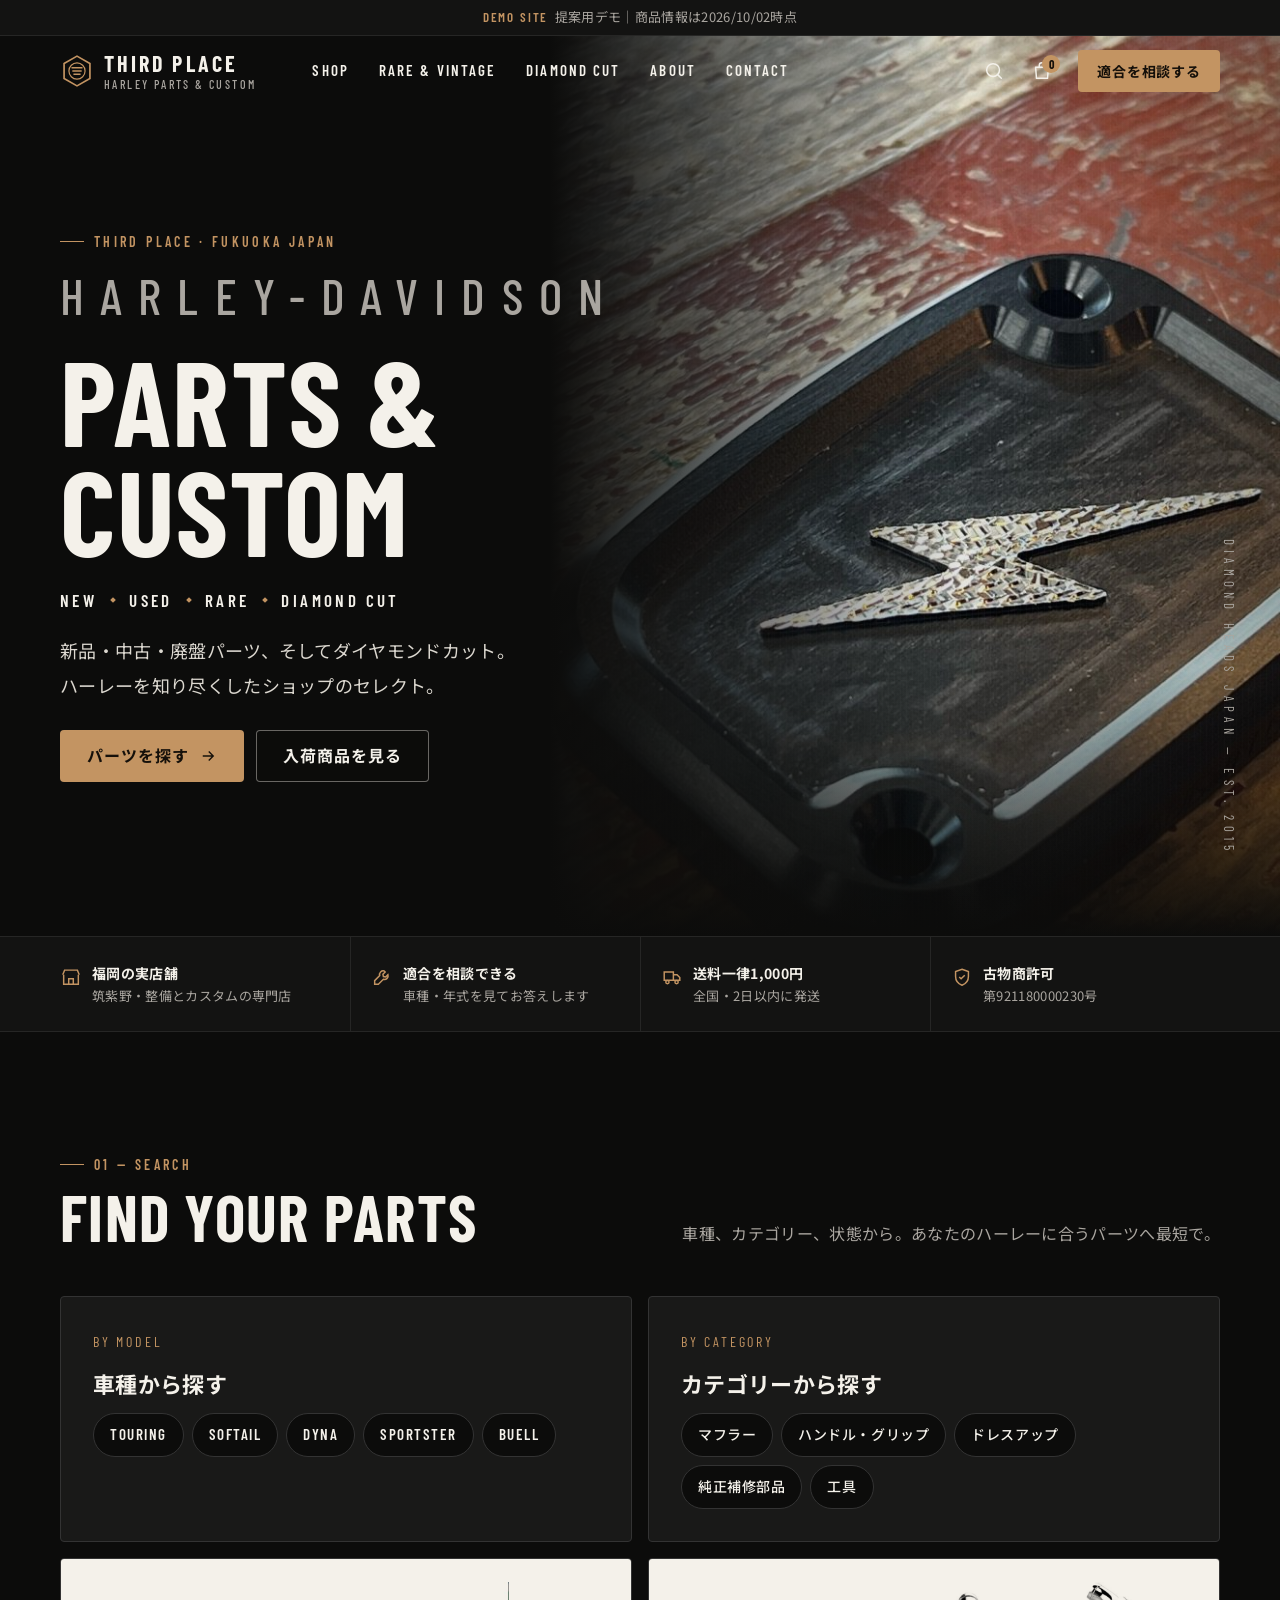
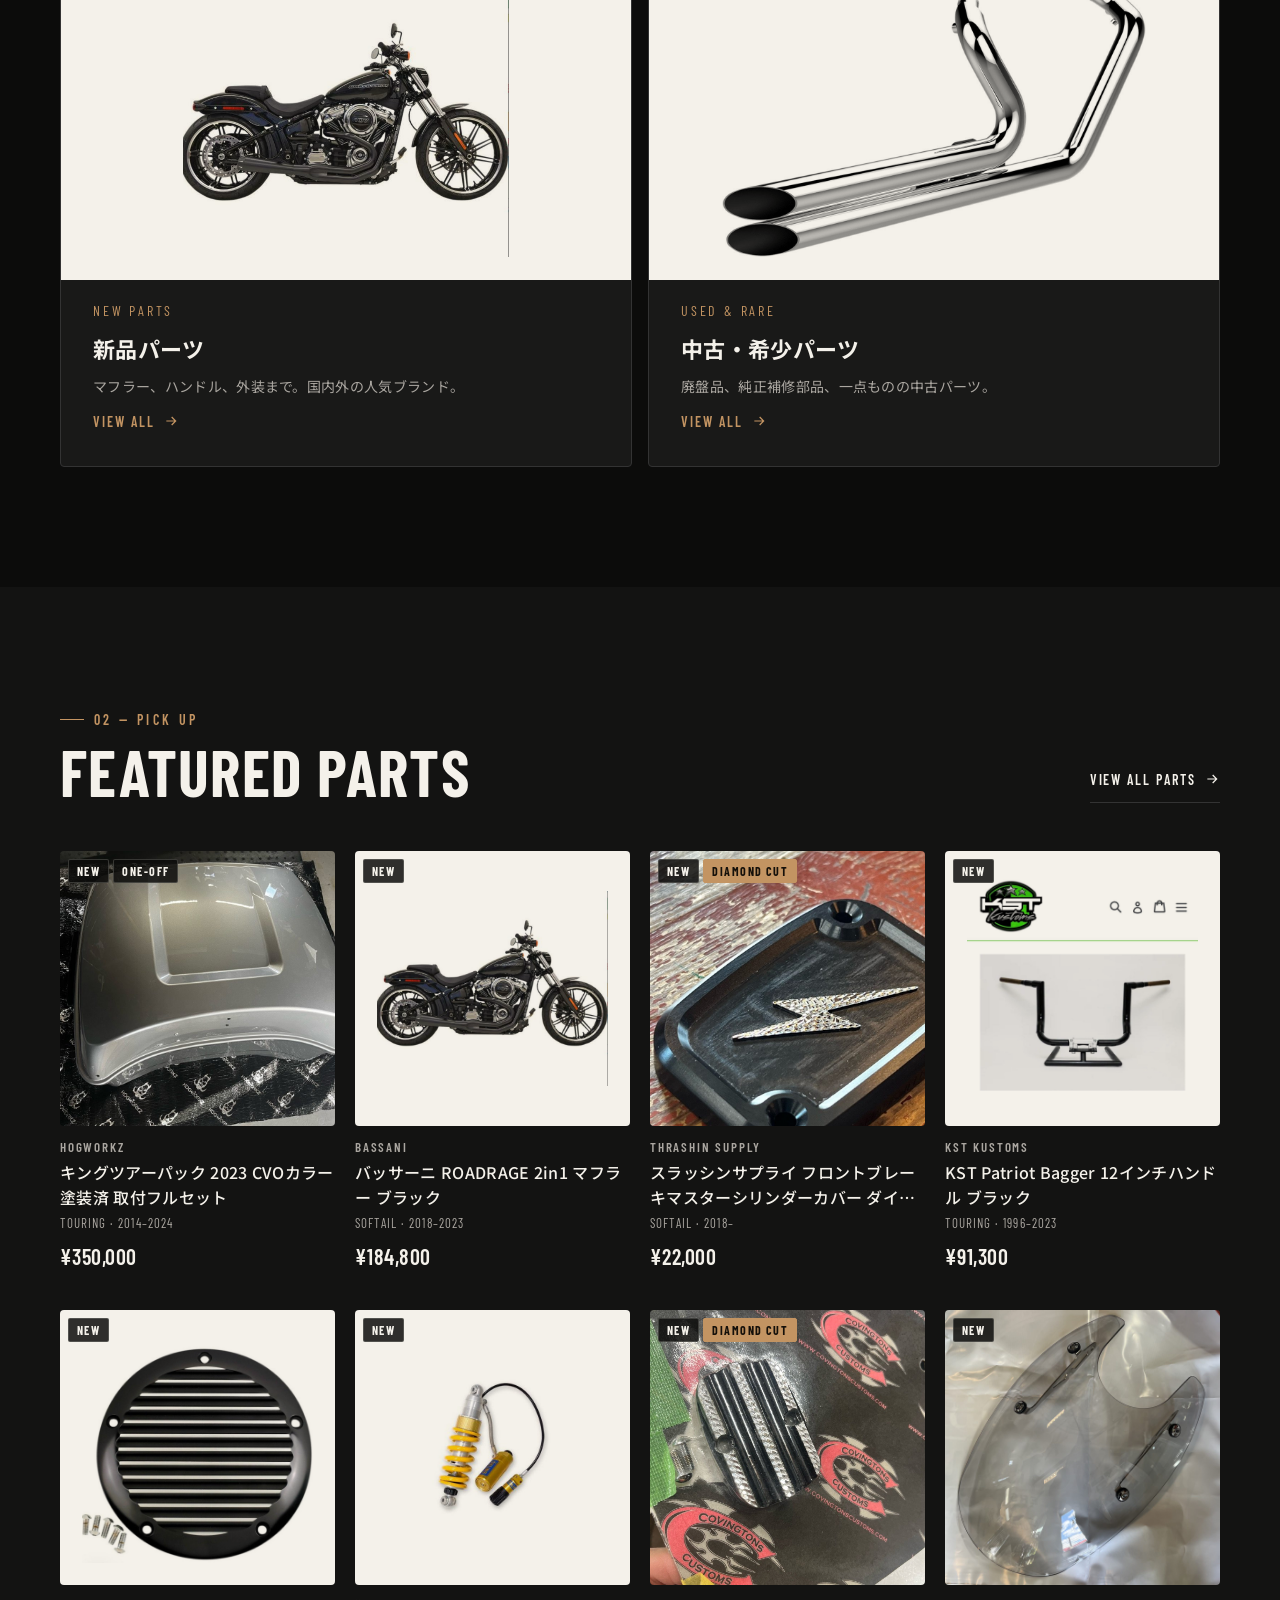
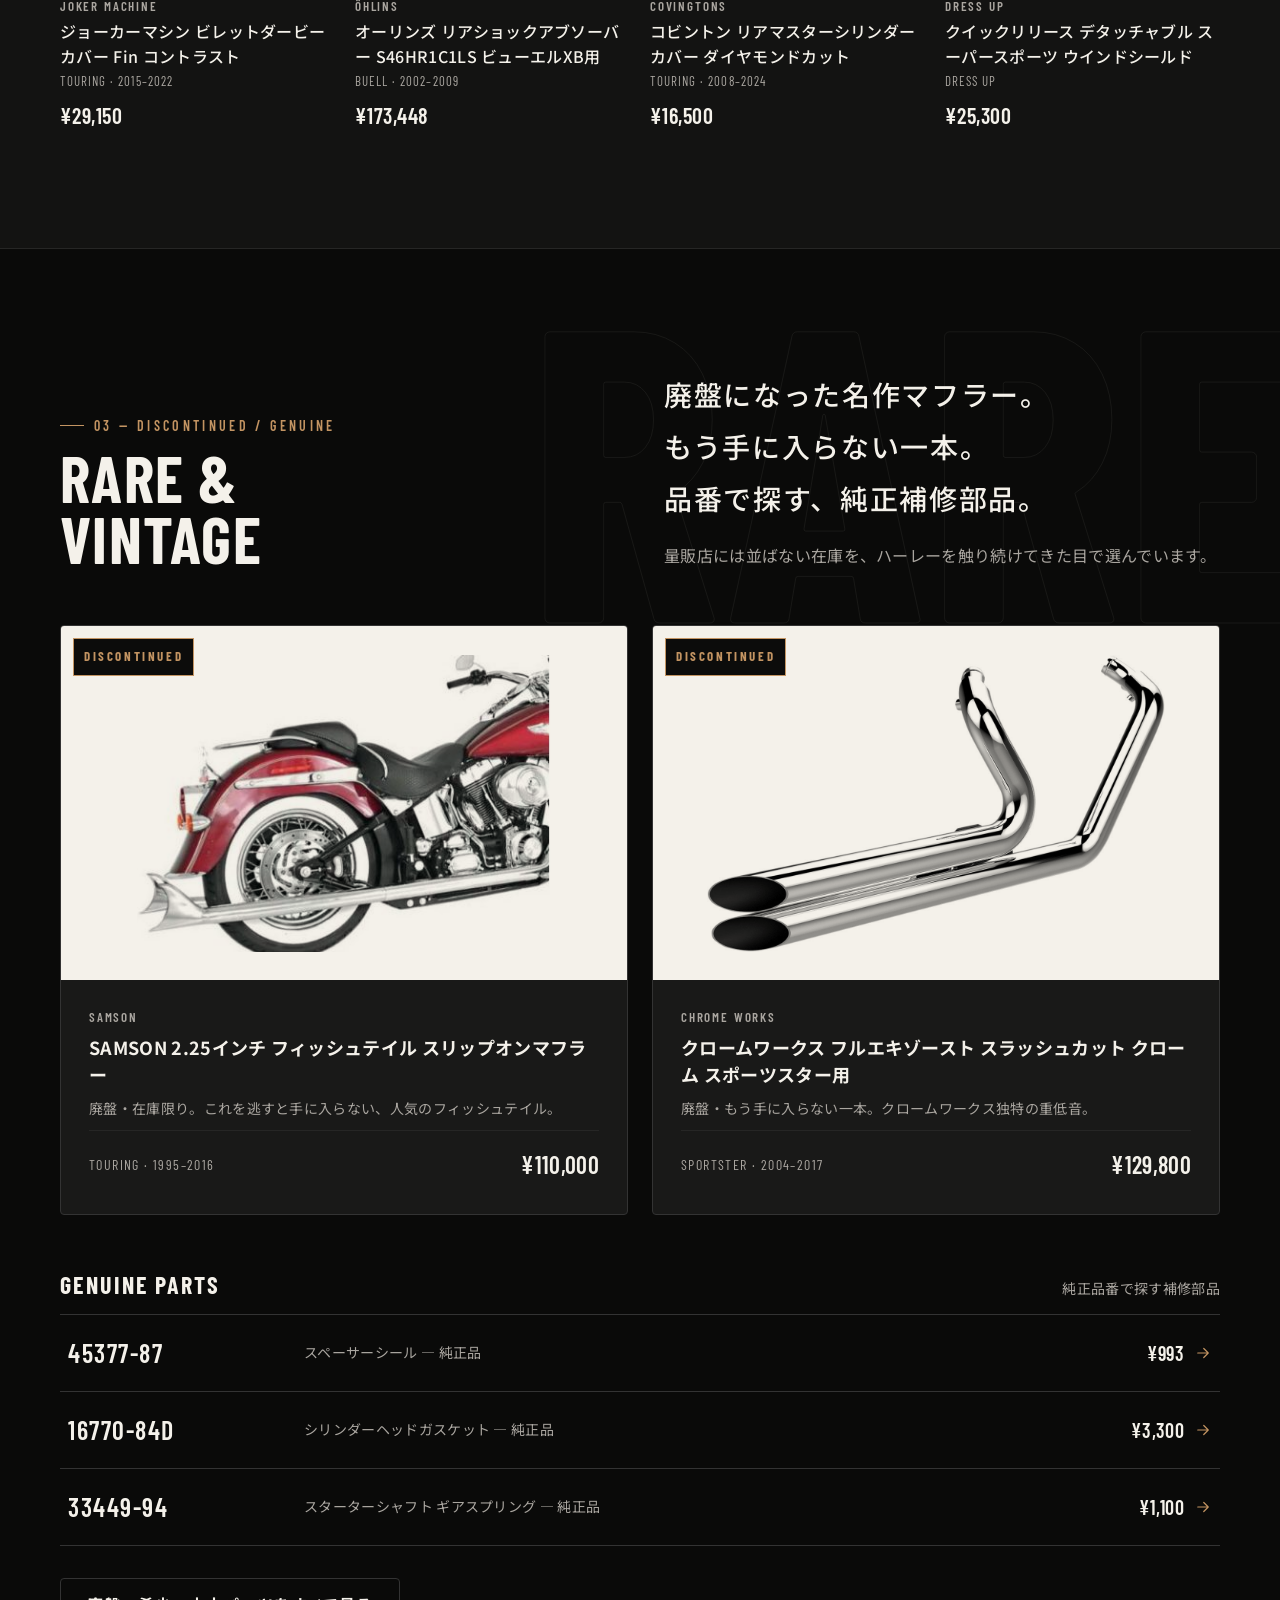
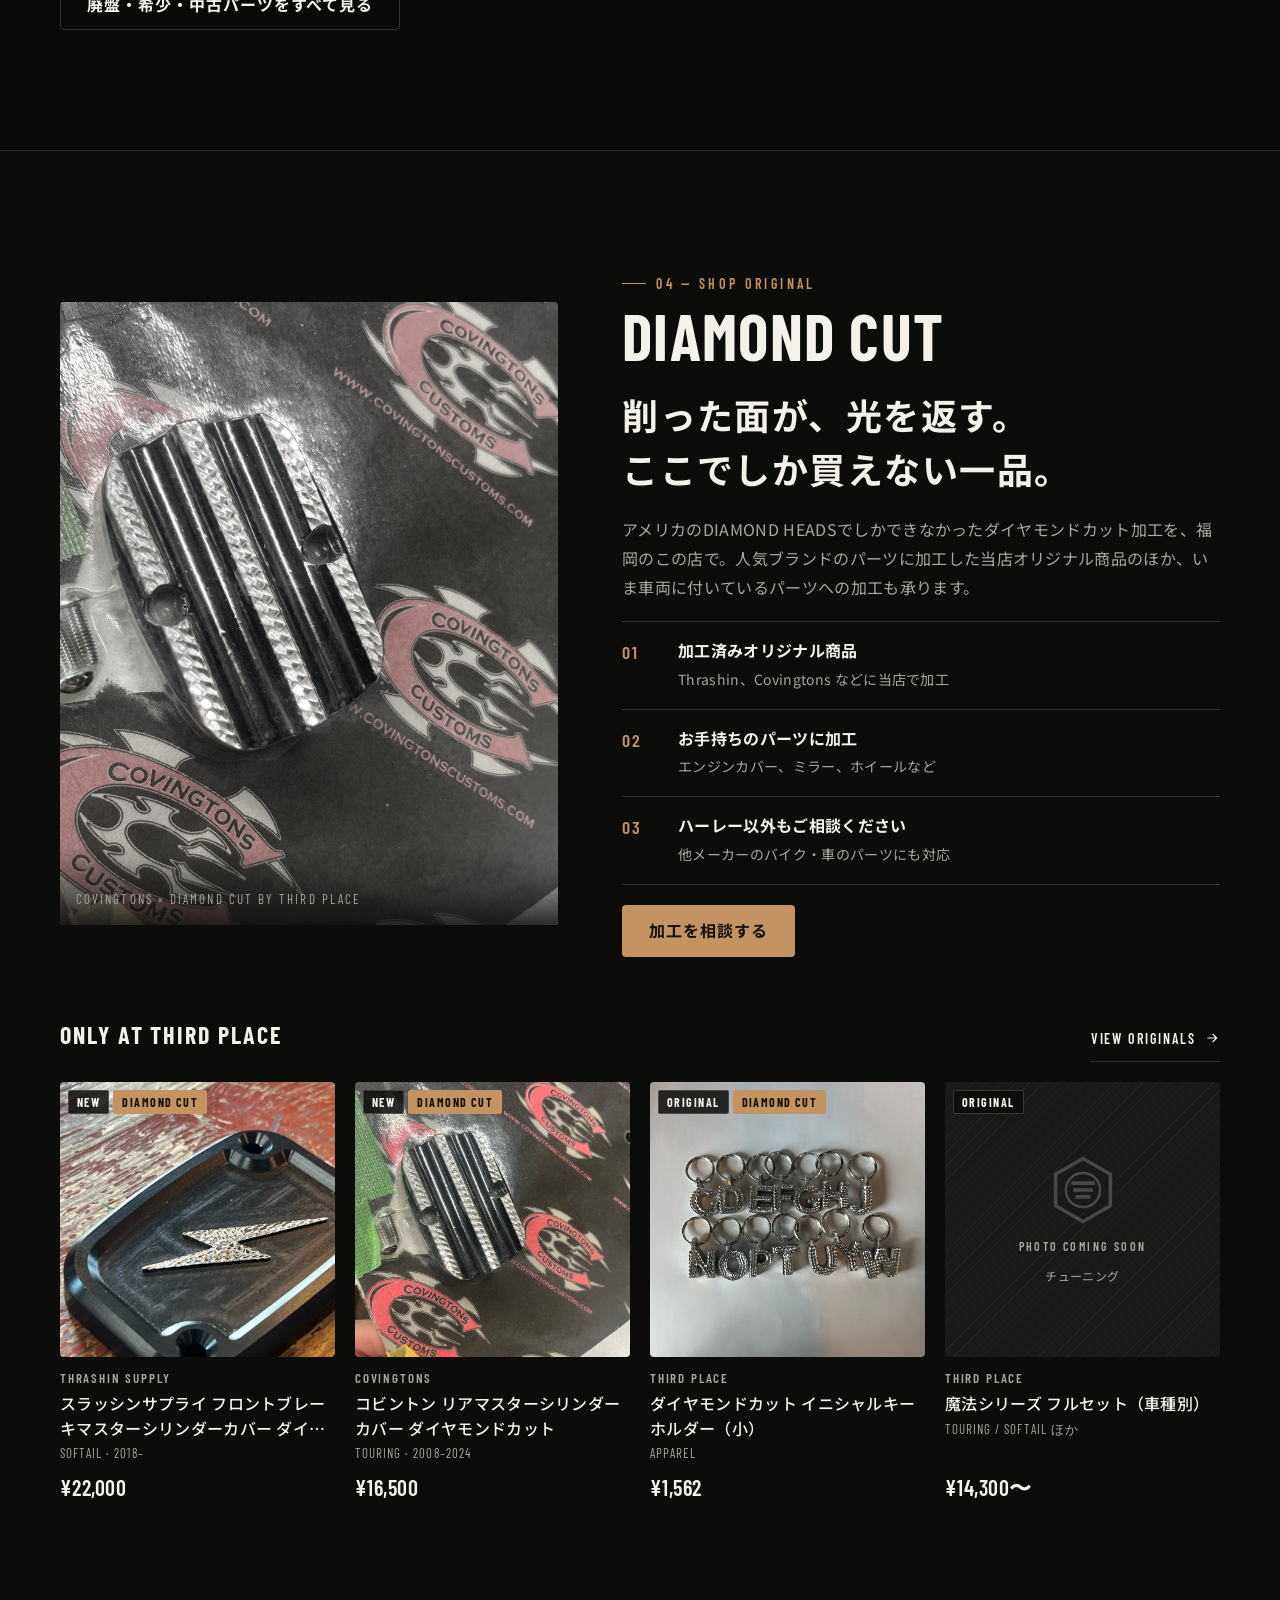
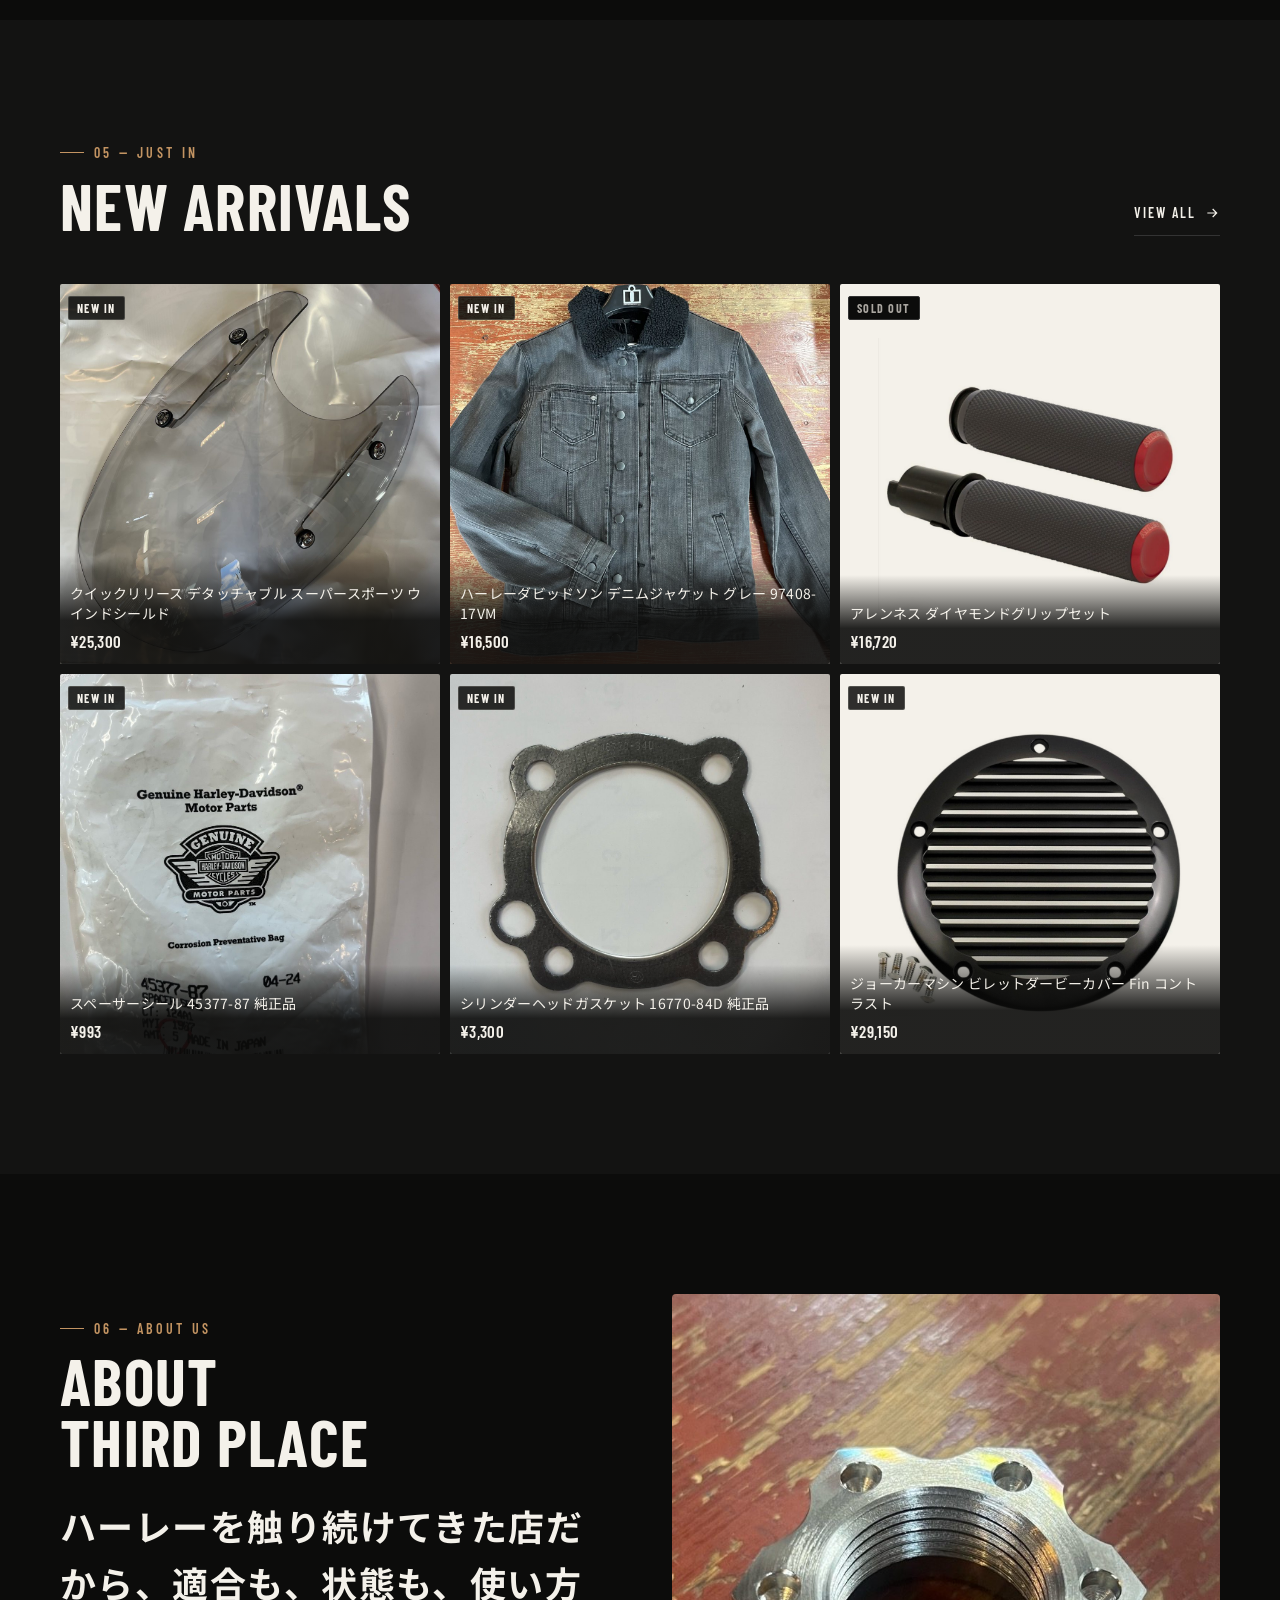
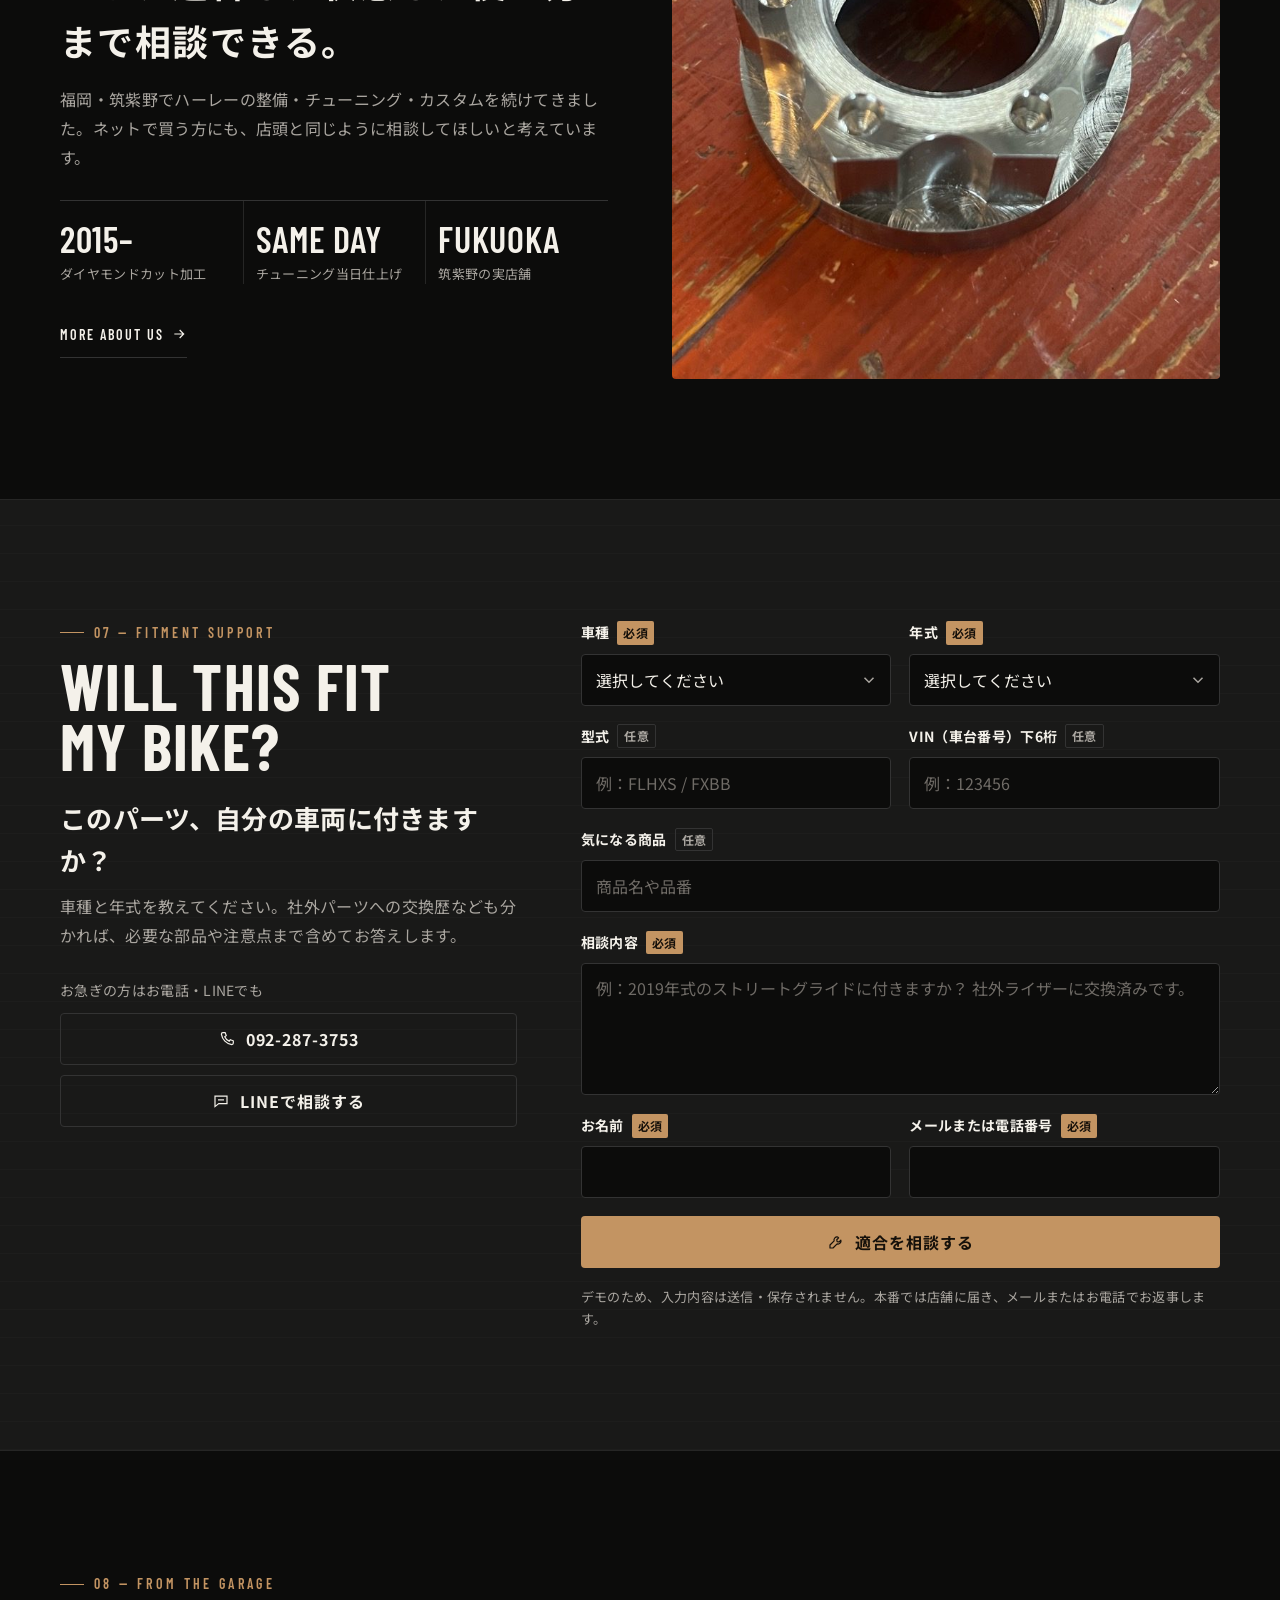
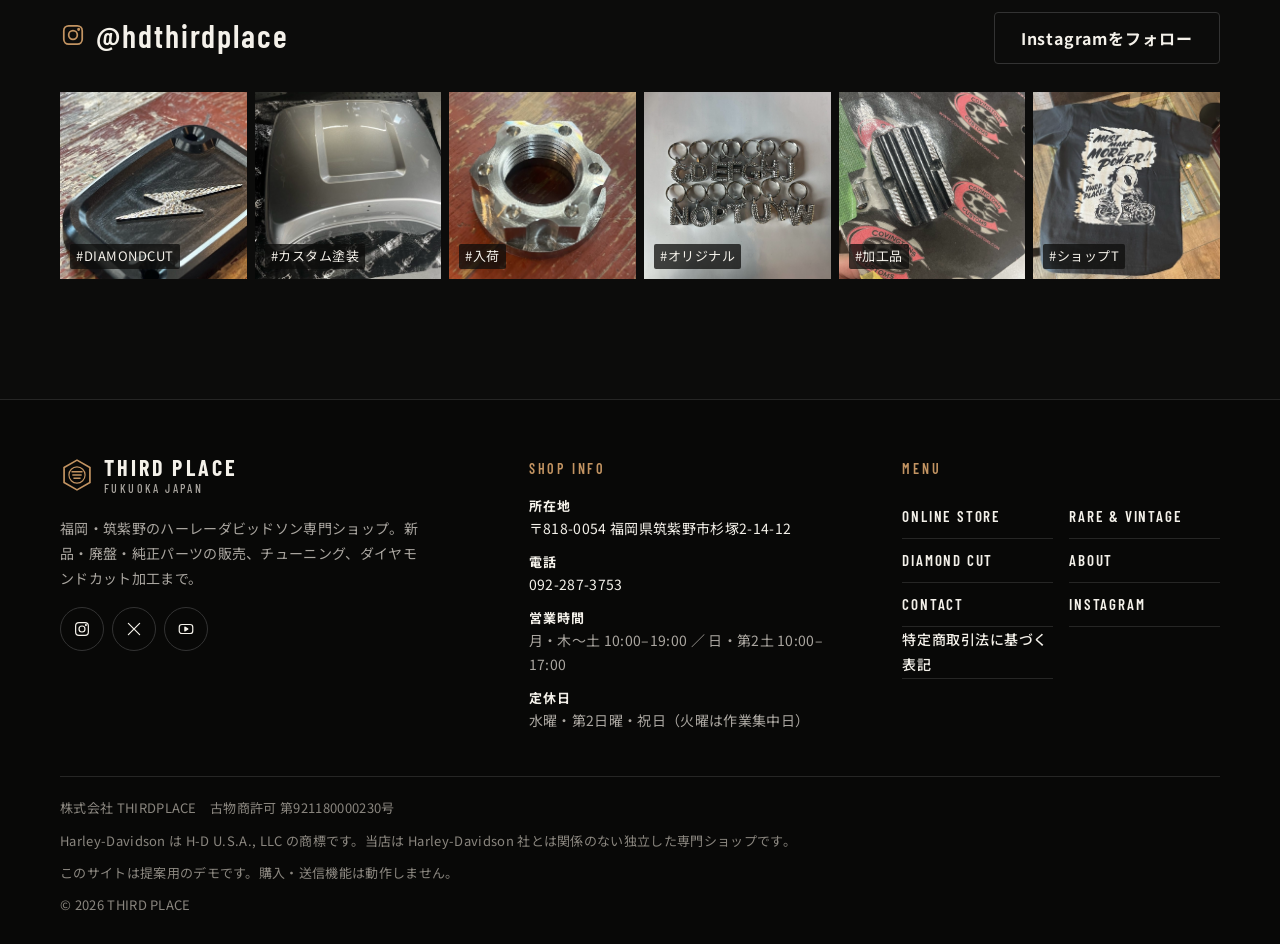
==== commit 8a8524b7: "公開デモ用に検索エンジン非表示（noindex・robots.txt）を追加 Co-Authored-By: Claude Opus 5.5 (1M context) <noreply@anthrop" ====
--- a/index.html
+++ b/index.html
@@ -5,6 +5,7 @@
   <meta name="viewport" content="width=device-width, initial-scale=1, viewport-fit=cover">
   <title>THIRD PLACE｜ハーレーダビッドソン パーツ・カスタム専門店（福岡・筑紫野）</title>
   <meta name="description" content="福岡・筑紫野のハーレーダビッドソン専門ショップ THIRD PLACE。新品・廃盤・純正パーツの通販、車種・年式での適合相談、ダイヤモンドカット加工、チューニングまで。">
+  <meta name="robots" content="noindex, nofollow">
   <meta name="theme-color" content="#0c0c0b">
   <meta property="og:type" content="website">
   <meta property="og:title" content="THIRD PLACE｜ハーレーダビッドソン パーツ・カスタム専門店">
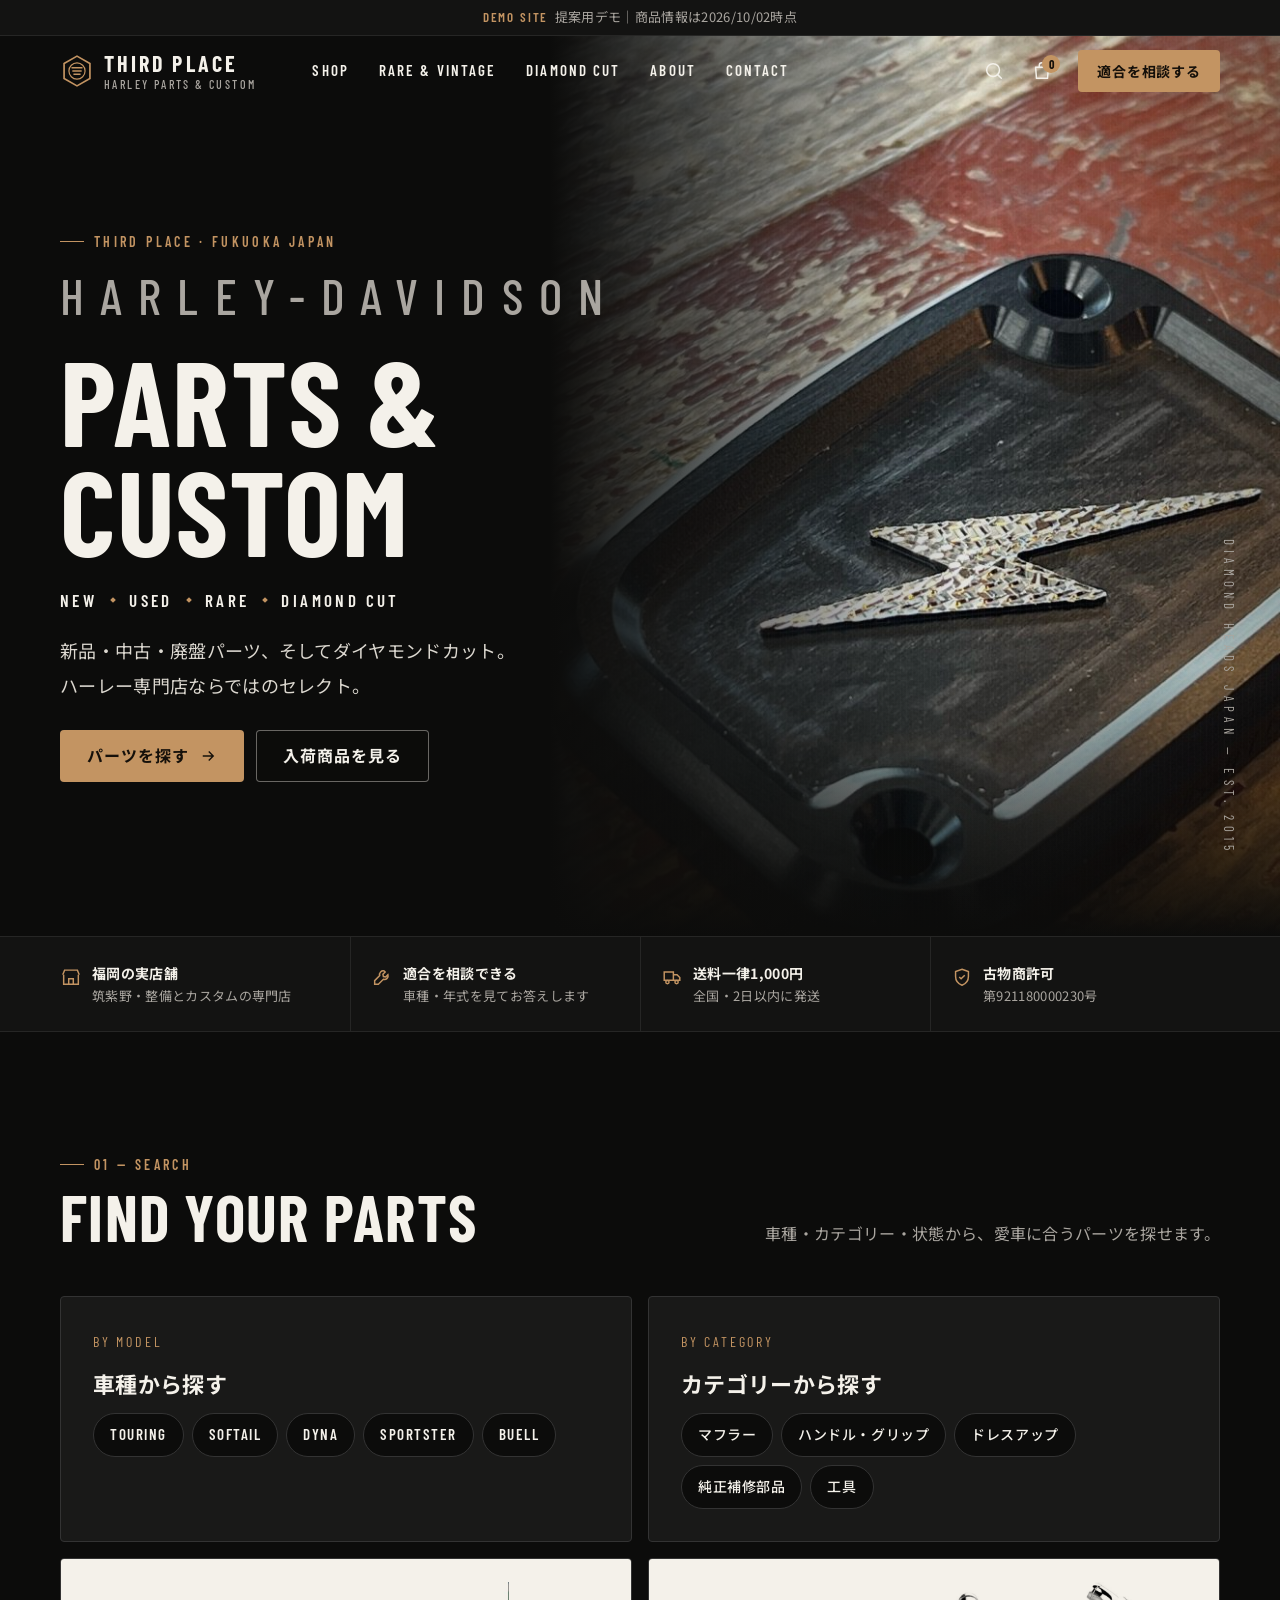
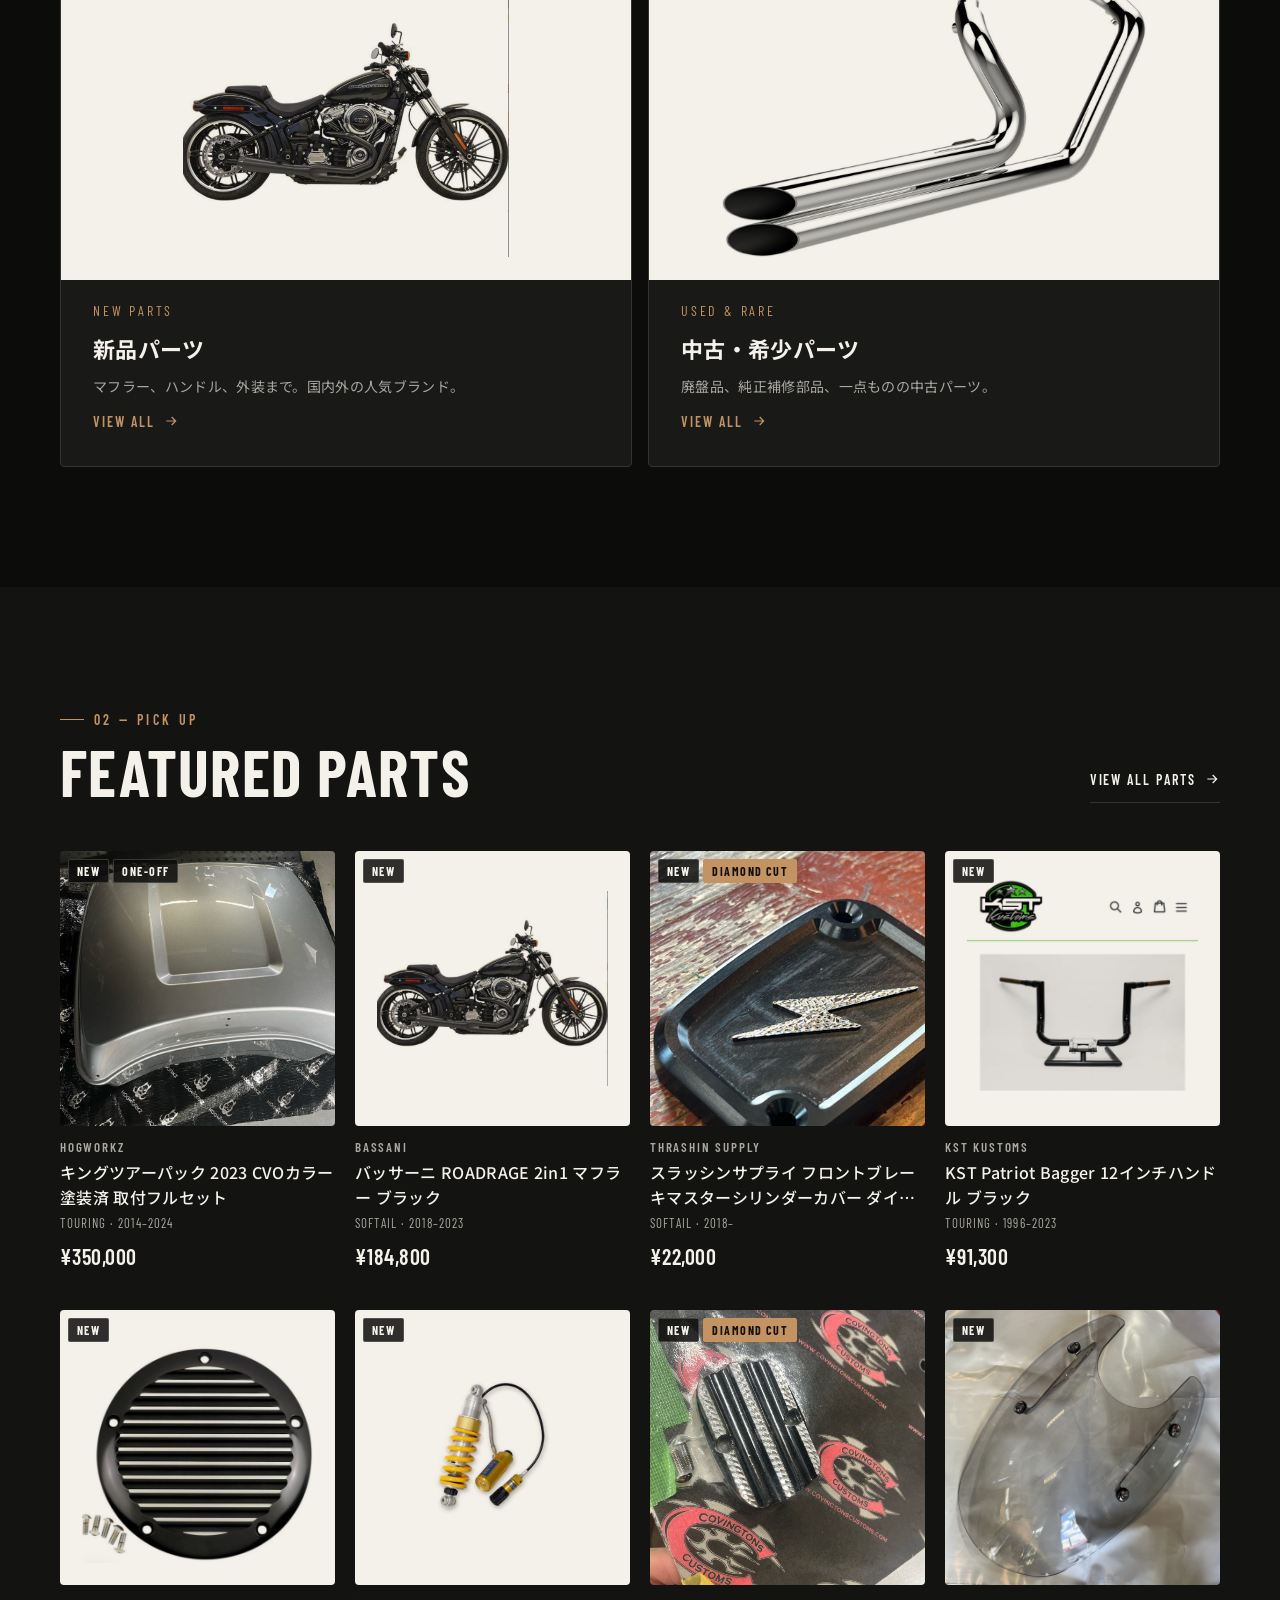
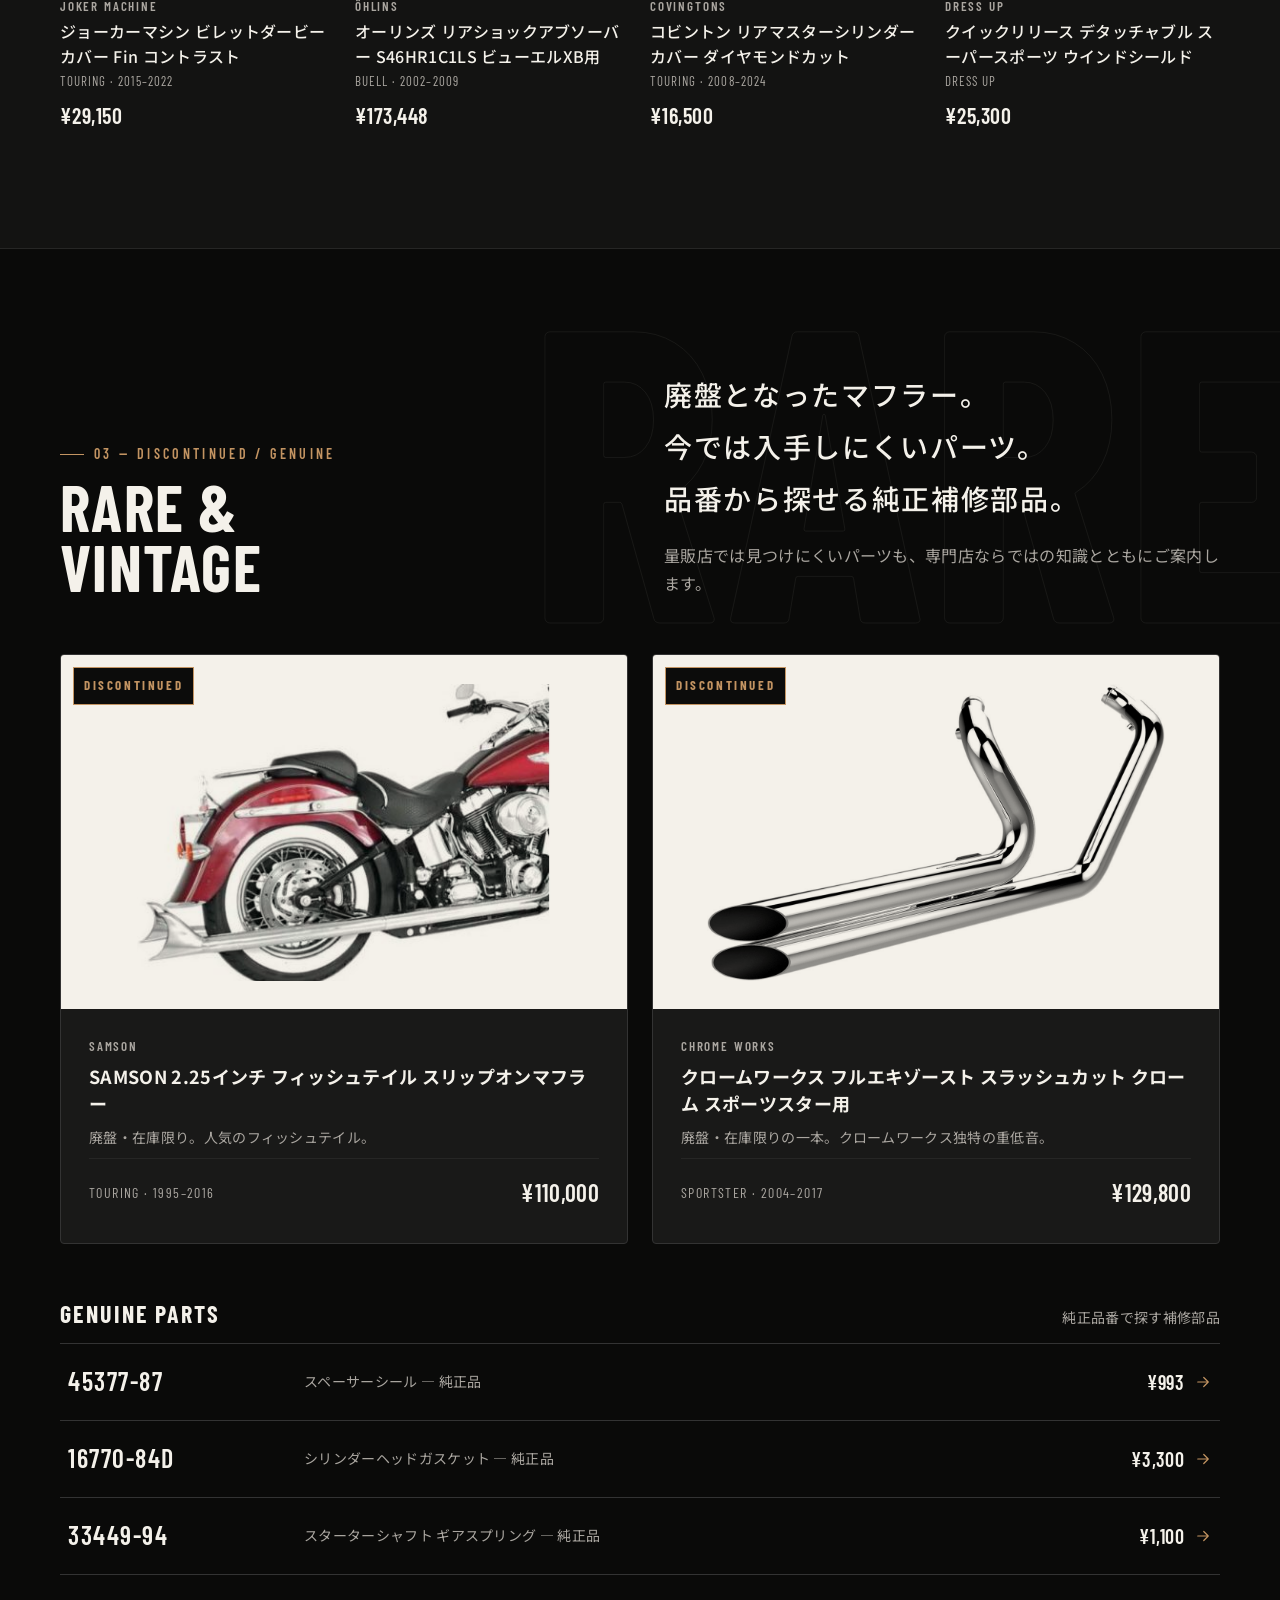
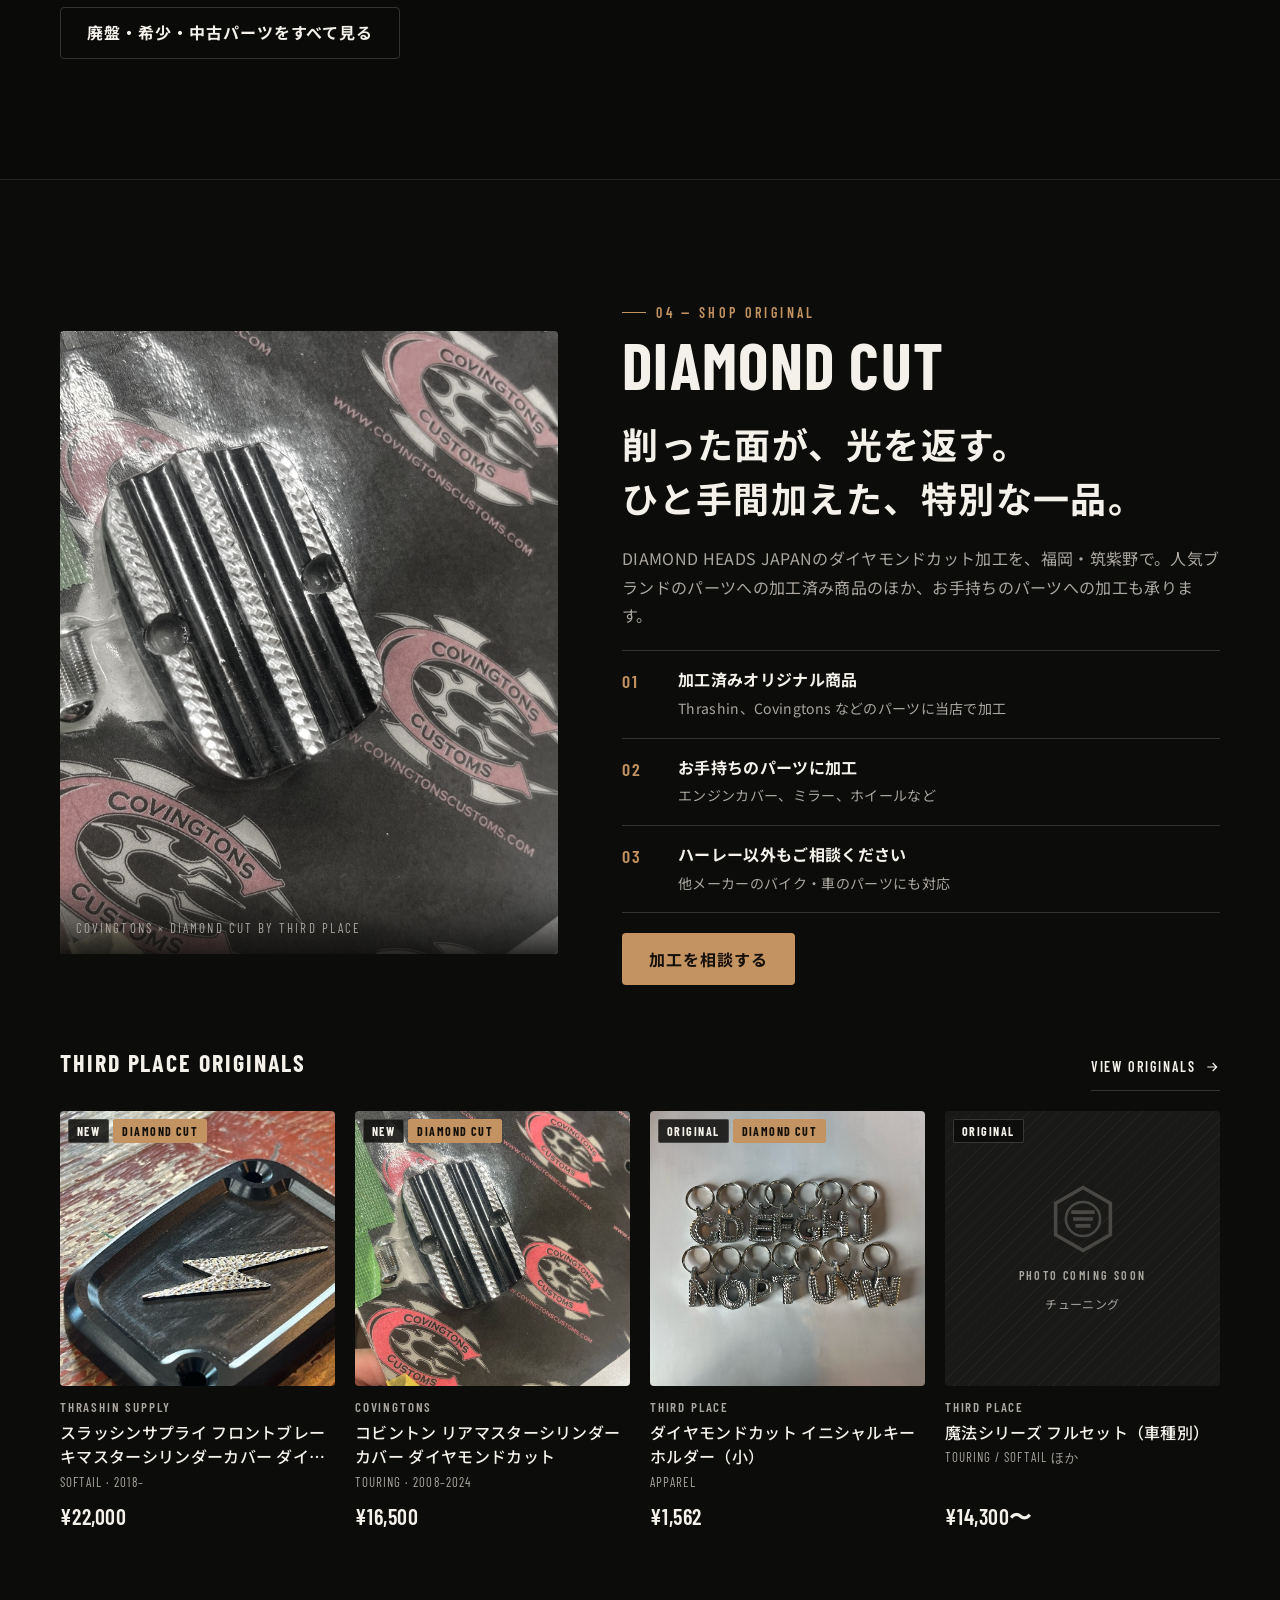
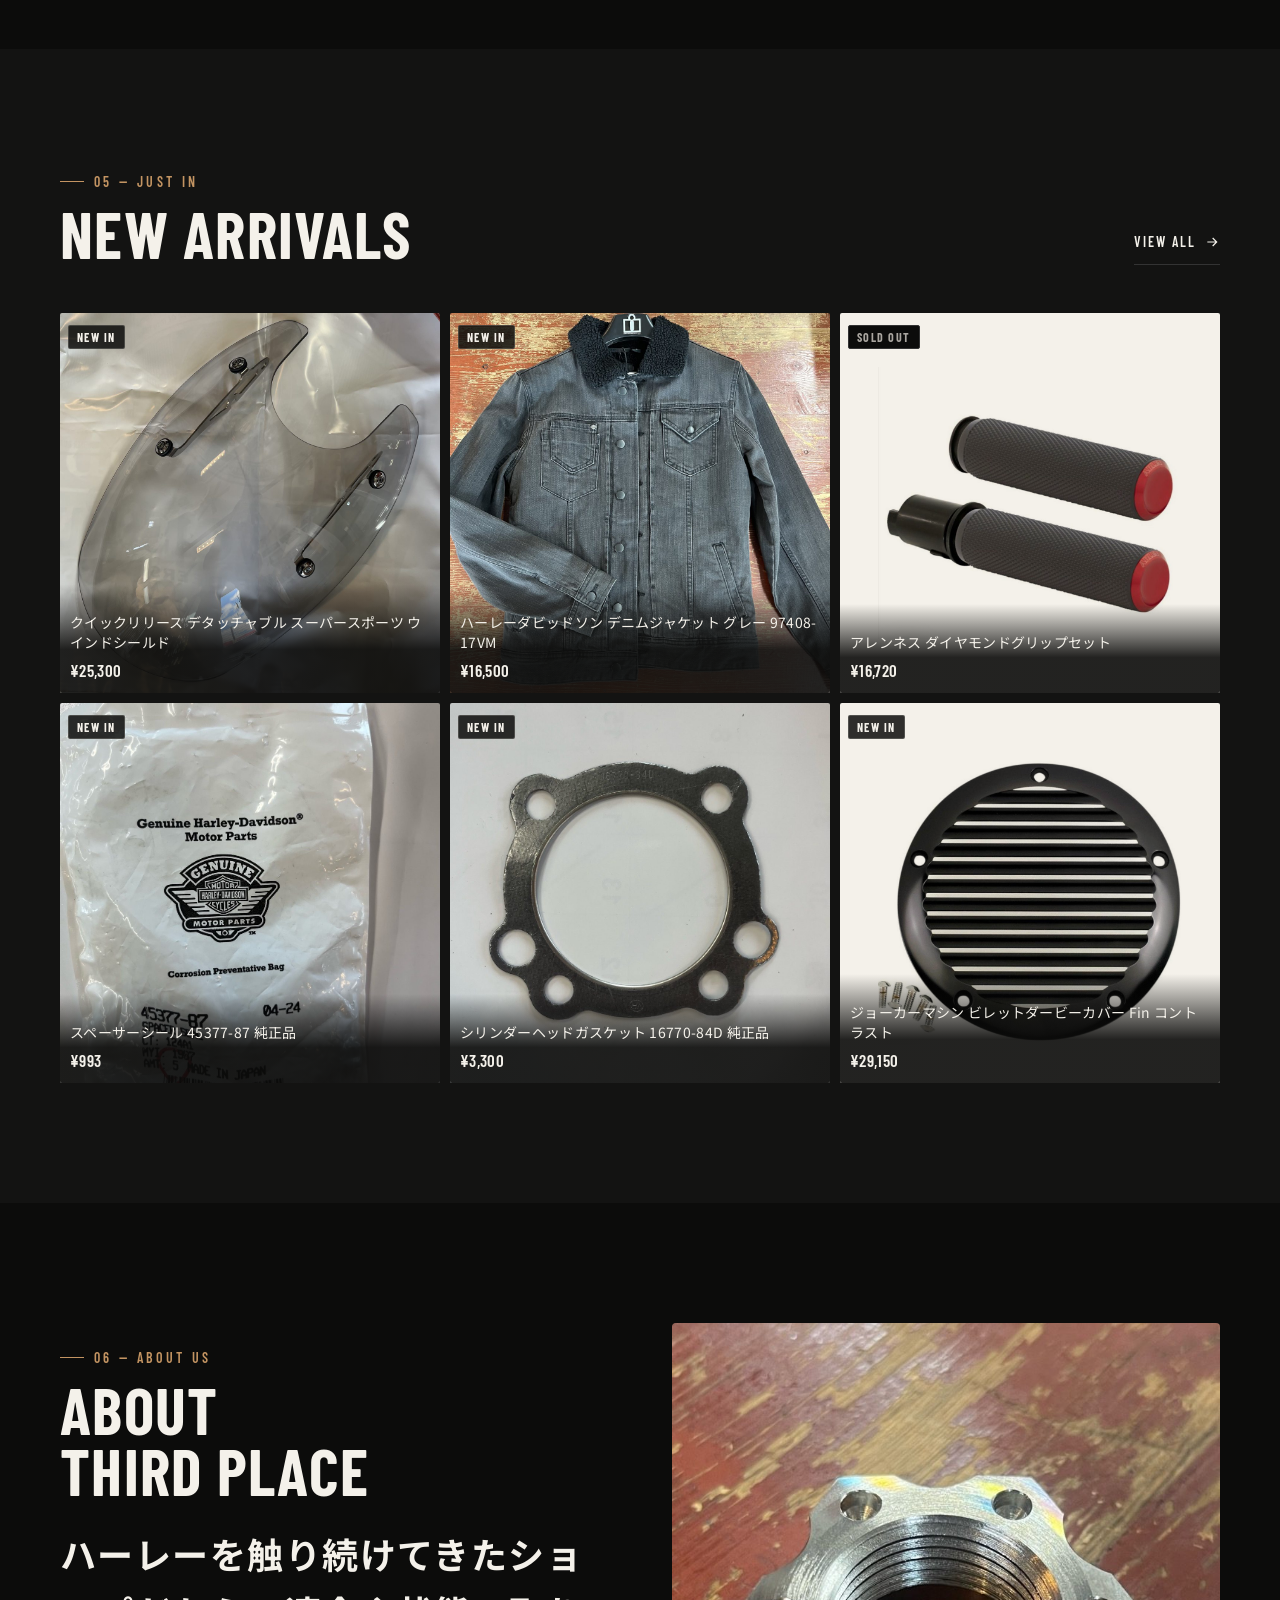
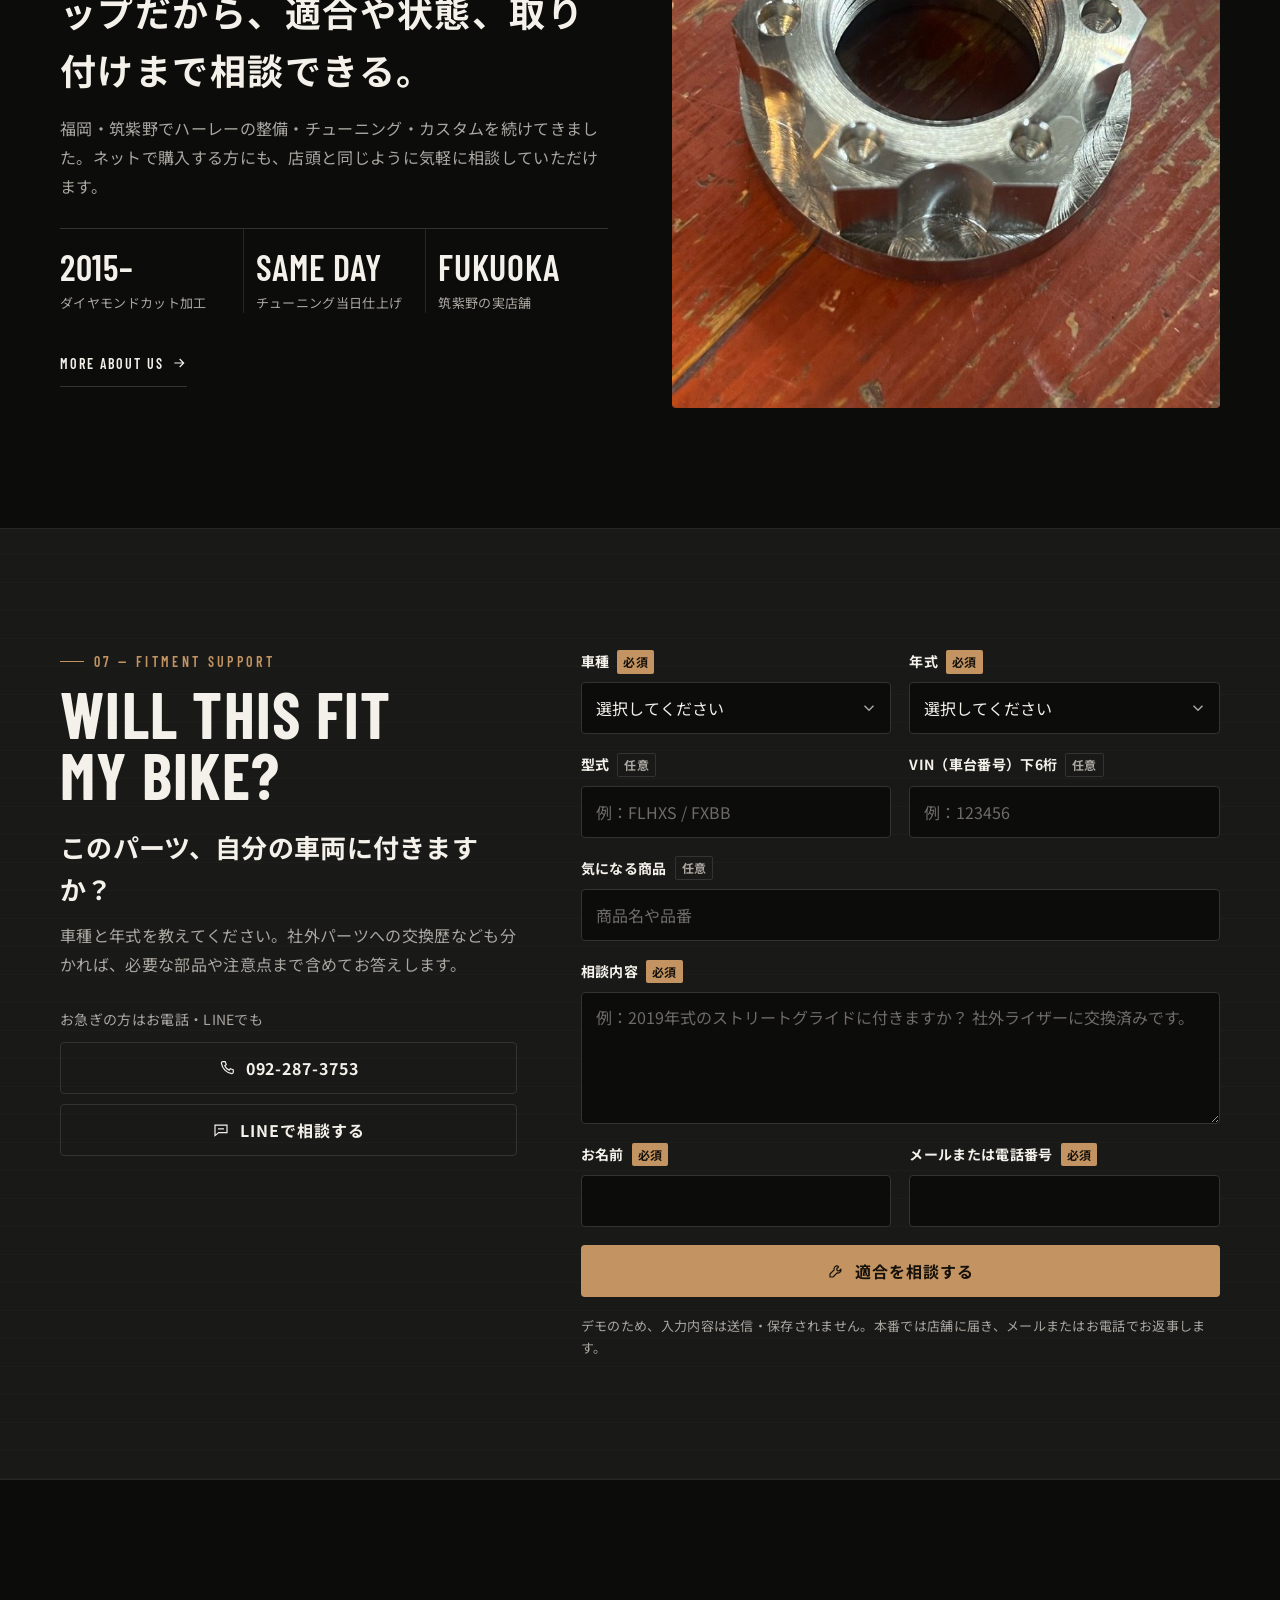
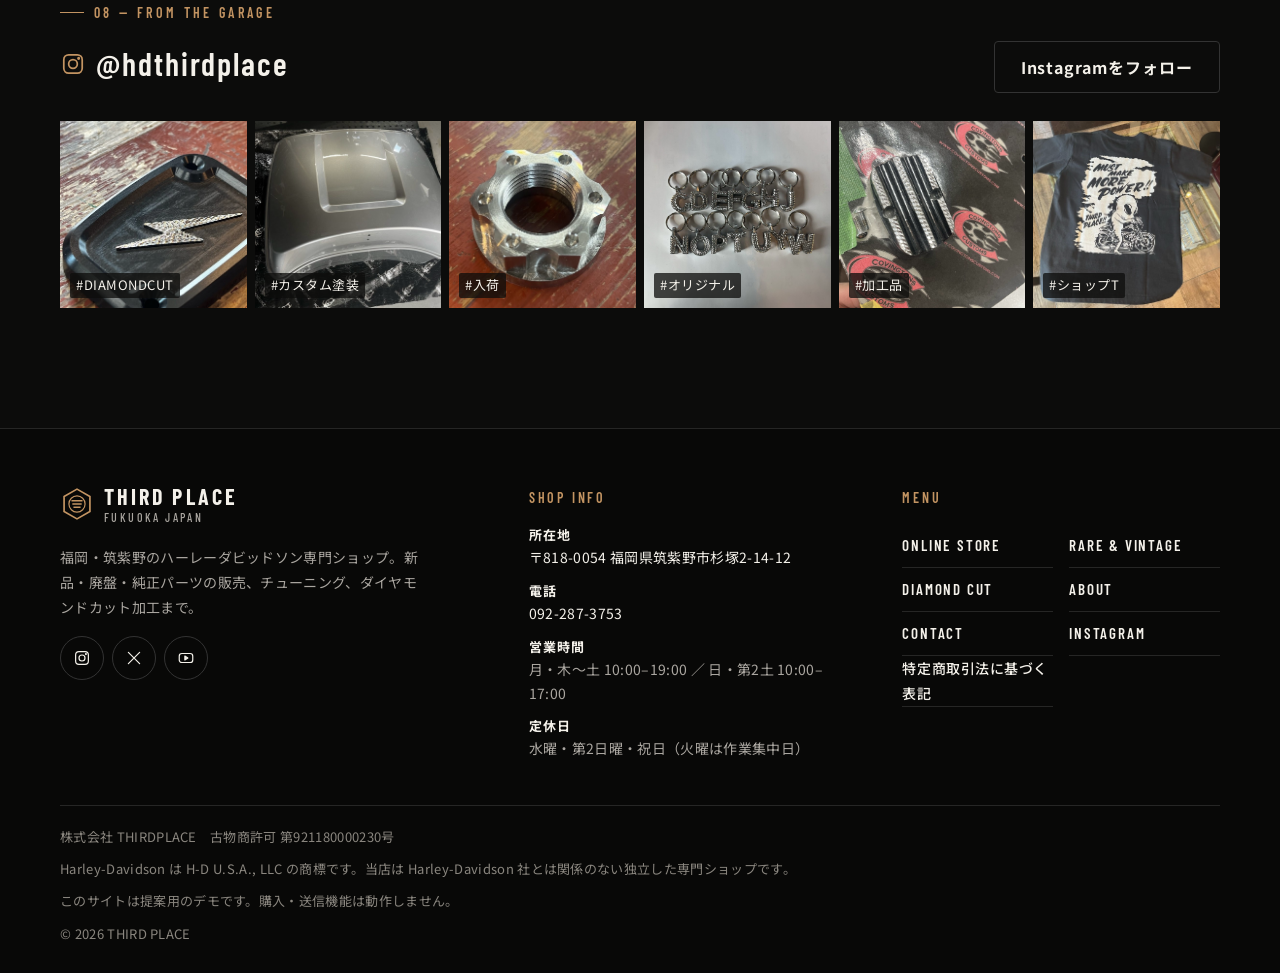
==== commit b29ca5e3: "コピーを自然な日本語に修正し、断定・独占表現を除去 - HERO: 「ハーレーを知り尽くした」→「ハーレー専門店ならではのセレクト」 - FIND YOUR PARTS / RARE & VINTAG" ====
--- a/index.html
+++ b/index.html
@@ -1,288 +1,288 @@
-<!DOCTYPE html>
-<html lang="ja">
-<head>
-  <meta charset="utf-8">
-  <meta name="viewport" content="width=device-width, initial-scale=1, viewport-fit=cover">
-  <title>THIRD PLACE｜ハーレーダビッドソン パーツ・カスタム専門店（福岡・筑紫野）</title>
-  <meta name="description" content="福岡・筑紫野のハーレーダビッドソン専門ショップ THIRD PLACE。新品・廃盤・純正パーツの通販、車種・年式での適合相談、ダイヤモンドカット加工、チューニングまで。">
-  <meta name="robots" content="noindex, nofollow">
-  <meta name="theme-color" content="#0c0c0b">
-  <meta property="og:type" content="website">
-  <meta property="og:title" content="THIRD PLACE｜ハーレーダビッドソン パーツ・カスタム専門店">
-  <meta property="og:description" content="新品・廃盤・純正パーツ、そしてダイヤモンドカット。ハーレーを知り尽くしたショップのセレクト。">
-  <meta property="og:image" content="assets/images/products/ca44_209_1.jpg">
-  <link rel="icon" href="assets/images/favicon.svg" type="image/svg+xml">
-  <link rel="preconnect" href="https://fonts.googleapis.com">
-  <link rel="preconnect" href="https://fonts.gstatic.com" crossorigin>
-  <link rel="stylesheet" href="https://fonts.googleapis.com/css2?family=Barlow+Condensed:wght@500;600;700&family=Noto+Sans+JP:wght@400;500;700&display=swap">
-  <link rel="stylesheet" href="css/style.css">
-  <script>document.documentElement.classList.add("js");</script>
-</head>
-<body data-page="home">
-  <a class="skip-link" href="#main">本文へスキップ</a>
-  <div data-chrome="header"></div>
-
-  <main id="main" class="page-fade">
-
-    <!-- 1. HERO -->
-    <section class="hero" aria-labelledby="hero-title">
-      <div class="hero__media">
-        <img src="assets/images/products/ca44_209_1.jpg" alt="ダイヤモンドカット加工したマスターシリンダーカバー" fetchpriority="high" decoding="async">
-      </div>
-      <div class="container hero__content">
-        <p class="eyebrow hero__eyebrow">THIRD PLACE · FUKUOKA JAPAN</p>
-        <h1 class="hero__title" id="hero-title">
-          <span class="thin">HARLEY-DAVIDSON</span>
-          PARTS &amp;<br>CUSTOM
-          <span class="visually-hidden">ハーレーダビッドソン パーツ・カスタム専門店 サードプレイス</span>
-        </h1>
-        <ul class="hero__lineup" aria-label="取り扱い">
-          <li>NEW</li><li>USED</li><li>RARE</li><li>DIAMOND CUT</li>
-        </ul>
-        <p class="hero__lead">新品・中古・廃盤パーツ、そしてダイヤモンドカット。<br>ハーレーを知り尽くしたショップのセレクト。</p>
-        <div class="hero__cta">
-          <a class="btn btn--primary" href="products.html">パーツを探す
-            <svg class="icon-arrow" viewBox="0 0 24 24" fill="none" stroke="currentColor" stroke-width="1.8" aria-hidden="true"><path d="M5 12h14M13 6l6 6-6 6"/></svg>
-          </a>
-          <a class="btn btn--ghost" href="#new-arrivals">入荷商品を見る</a>
-        </div>
-      </div>
-      <p class="hero__side" aria-hidden="true">DIAMOND HEADS JAPAN — EST. 2015</p>
-    </section>
-
-    <!-- trust strip -->
-    <section class="trust" aria-label="サードプレイスについて">
-      <ul class="container trust__list">
-        <li class="trust__item">
-          <svg viewBox="0 0 24 24" fill="none" stroke="currentColor" stroke-width="1.6" aria-hidden="true"><path d="M4 9.5V20h16V9.5"/><path d="M3 9.5l2-5h14l2 5"/><path d="M9.5 20v-6h5v6"/></svg>
-          <div><b>福岡の実店舗</b><span>筑紫野・整備とカスタムの専門店</span></div>
-        </li>
-        <li class="trust__item">
-          <svg viewBox="0 0 24 24" fill="none" stroke="currentColor" stroke-width="1.6" aria-hidden="true"><path d="M14.5 5.5a4 4 0 00-5 5L4 16v4h4l5.5-5.5a4 4 0 005-5l-2.5 2.5-2.5-.5-.5-2.5 2.5-2.5z"/></svg>
-          <div><b>適合を相談できる</b><span>車種・年式を見てお答えします</span></div>
-        </li>
-        <li class="trust__item">
-          <svg viewBox="0 0 24 24" fill="none" stroke="currentColor" stroke-width="1.6" aria-hidden="true"><path d="M3.5 6.5h10v9h-10zM13.5 9.5h4l3 3v3h-7"/><circle cx="7" cy="17.5" r="1.8"/><circle cx="17" cy="17.5" r="1.8"/></svg>
-          <div><b>送料一律1,000円</b><span>全国・2日以内に発送</span></div>
-        </li>
-        <li class="trust__item">
-          <svg viewBox="0 0 24 24" fill="none" stroke="currentColor" stroke-width="1.6" aria-hidden="true"><path d="M12 3.5l7 2.5v5.5c0 4.5-3 8-7 9.5-4-1.5-7-5-7-9.5V6l7-2.5z"/><path d="M9 12l2 2 4-4"/></svg>
-          <div><b>古物商許可</b><span>第921180000230号</span></div>
-        </li>
-      </ul>
-    </section>
-
-    <!-- 2. FIND YOUR PARTS -->
-    <section class="section" aria-labelledby="find-title">
-      <div class="container">
-        <div class="section-head reveal">
-          <div class="section-head__title">
-            <p class="eyebrow">01 — SEARCH</p>
-            <h2 class="h2" id="find-title">FIND YOUR PARTS</h2>
-          </div>
-          <p class="section-lead">車種、カテゴリー、状態から。あなたのハーレーに合うパーツへ最短で。</p>
-        </div>
-
-        <div class="finder">
-          <div class="finder-card reveal">
-            <span class="finder-card__num">BY MODEL</span>
-            <h3 class="finder-card__title">車種から探す</h3>
-            <div class="chip-row">
-              <a class="chip" href="products.html?model=touring">TOURING</a>
-              <a class="chip" href="products.html?model=softail">SOFTAIL</a>
-              <a class="chip" href="products.html?model=dyna">DYNA</a>
-              <a class="chip" href="products.html?model=sportster">SPORTSTER</a>
-              <a class="chip" href="products.html?model=buell">BUELL</a>
-            </div>
-          </div>
-          <div class="finder-card reveal">
-            <span class="finder-card__num">BY CATEGORY</span>
-            <h3 class="finder-card__title">カテゴリーから探す</h3>
-            <div class="chip-row">
-              <a class="chip chip--jp" href="products.html?cat=exhaust">マフラー</a>
-              <a class="chip chip--jp" href="products.html?cat=handle">ハンドル・グリップ</a>
-              <a class="chip chip--jp" href="products.html?cat=dressup">ドレスアップ</a>
-              <a class="chip chip--jp" href="products.html?cat=engine">純正補修部品</a>
-              <a class="chip chip--jp" href="products.html?cat=tools">工具</a>
-            </div>
-          </div>
-          <a class="finder-card finder-card--photo reveal" href="products.html?type=new">
-            <div class="finder-card__media"><img src="assets/images/products/ca1_178_1.jpg" alt="" loading="lazy" decoding="async"></div>
-            <span class="finder-card__num">NEW PARTS</span>
-            <h3 class="finder-card__title">新品パーツ</h3>
-            <p class="finder-card__text">マフラー、ハンドル、外装まで。国内外の人気ブランド。</p>
-            <span class="finder-card__go">VIEW ALL <svg viewBox="0 0 24 24" fill="none" stroke="currentColor" stroke-width="1.8" aria-hidden="true"><path d="M5 12h14M13 6l6 6-6 6"/></svg></span>
-          </a>
-          <a class="finder-card finder-card--photo reveal" href="products.html?type=rare">
-            <div class="finder-card__media"><img src="assets/images/products/ca1_85_1.jpg" alt="" loading="lazy" decoding="async"></div>
-            <span class="finder-card__num">USED &amp; RARE</span>
-            <h3 class="finder-card__title">中古・希少パーツ</h3>
-            <p class="finder-card__text">廃盤品、純正補修部品、一点ものの中古パーツ。</p>
-            <span class="finder-card__go">VIEW ALL <svg viewBox="0 0 24 24" fill="none" stroke="currentColor" stroke-width="1.8" aria-hidden="true"><path d="M5 12h14M13 6l6 6-6 6"/></svg></span>
-          </a>
-        </div>
-      </div>
-    </section>
-
-    <!-- 3. FEATURED PARTS -->
-    <section class="section section--alt" aria-labelledby="featured-title">
-      <div class="container">
-        <div class="section-head reveal">
-          <div class="section-head__title">
-            <p class="eyebrow">02 — PICK UP</p>
-            <h2 class="h2" id="featured-title">FEATURED PARTS</h2>
-          </div>
-          <a class="text-link" href="products.html">VIEW ALL PARTS <svg viewBox="0 0 24 24" fill="none" stroke="currentColor" stroke-width="1.8" aria-hidden="true"><path d="M5 12h14M13 6l6 6-6 6"/></svg></a>
-        </div>
-        <div class="product-grid product-grid--4" data-render="featured"></div>
-      </div>
-    </section>
-
-    <!-- 4. RARE & VINTAGE -->
-    <section class="section rare" id="rare" aria-labelledby="rare-title">
-      <div class="container">
-        <div class="rare__intro reveal">
-          <div class="section-head__title">
-            <p class="eyebrow">03 — DISCONTINUED / GENUINE</p>
-            <h2 class="h2" id="rare-title">RARE &amp;<br>VINTAGE</h2>
-          </div>
-          <div>
-            <p class="rare__poem"><span>廃盤になった名作マフラー。</span><span>もう手に入らない一本。</span><span>品番で探す、純正補修部品。</span></p>
-            <p class="section-lead" style="margin-top:16px">量販店には並ばない在庫を、ハーレーを触り続けてきた目で選んでいます。</p>
-          </div>
-        </div>
-        <div class="rare__features" data-render="rare"></div>
-
-        <div class="oem reveal">
-          <div class="oem__head">
-            <h3 class="oem__title">GENUINE PARTS</h3>
-            <p class="oem__note">純正品番で探す補修部品</p>
-          </div>
-          <div class="oem__list" data-render="oem"></div>
-        </div>
-        <p style="margin-top:32px"><a class="btn btn--line" href="products.html?type=rare">廃盤・希少・中古パーツをすべて見る</a></p>
-      </div>
-    </section>
-
-    <!-- 5. SHOP ORIGINAL / DIAMOND CUT -->
-    <section class="section" id="diamond-cut" aria-labelledby="dc-title">
-      <div class="container">
-        <div class="dc__grid">
-          <figure class="dc__visual reveal">
-            <img src="assets/images/products/ca0_224_2.jpg" alt="ダイヤモンドカット加工を施したリアマスターシリンダーカバー" loading="lazy" decoding="async">
-            <figcaption>COVINGTONS × DIAMOND CUT BY THIRD PLACE</figcaption>
-          </figure>
-          <div class="dc__copy reveal">
-            <div class="section-head__title">
-              <p class="eyebrow">04 — SHOP ORIGINAL</p>
-              <h2 class="h2" id="dc-title">DIAMOND CUT</h2>
-            </div>
-            <p class="dc__catch">削った面が、光を返す。<br>ここでしか買えない一品。</p>
-            <p class="dc__text">アメリカのDIAMOND HEADSでしかできなかったダイヤモンドカット加工を、福岡のこの店で。人気ブランドのパーツに加工した当店オリジナル商品のほか、いま車両に付いているパーツへの加工も承ります。</p>
-            <ol class="dc__points">
-              <li><span class="num">01</span><div><b>加工済みオリジナル商品</b><span>Thrashin、Covingtons などに当店で加工</span></div></li>
-              <li><span class="num">02</span><div><b>お手持ちのパーツに加工</b><span>エンジンカバー、ミラー、ホイールなど</span></div></li>
-              <li><span class="num">03</span><div><b>ハーレー以外もご相談ください</b><span>他メーカーのバイク・車のパーツにも対応</span></div></li>
-            </ol>
-            <div><a class="btn btn--primary" href="contact.html?topic=diamond">加工を相談する</a></div>
-          </div>
-        </div>
-
-        <div class="dc__products">
-          <div class="dc__products-head reveal">
-            <h3>ONLY AT THIRD PLACE</h3>
-            <a class="text-link" href="products.html?type=original">VIEW ORIGINALS <svg viewBox="0 0 24 24" fill="none" stroke="currentColor" stroke-width="1.8" aria-hidden="true"><path d="M5 12h14M13 6l6 6-6 6"/></svg></a>
-          </div>
-          <div class="product-grid product-grid--4" data-render="dc-products"></div>
-        </div>
-      </div>
-    </section>
-
-    <!-- 6. NEW ARRIVALS -->
-    <section class="section section--alt" id="new-arrivals" aria-labelledby="new-title">
-      <div class="container">
-        <div class="section-head reveal">
-          <div class="section-head__title">
-            <p class="eyebrow">05 — JUST IN</p>
-            <h2 class="h2" id="new-title">NEW ARRIVALS</h2>
-          </div>
-          <a class="text-link" href="products.html?sort=new">VIEW ALL <svg viewBox="0 0 24 24" fill="none" stroke="currentColor" stroke-width="1.8" aria-hidden="true"><path d="M5 12h14M13 6l6 6-6 6"/></svg></a>
-        </div>
-        <div class="tiles" data-render="new-arrivals"></div>
-      </div>
-    </section>
-
-    <!-- 7. ABOUT -->
-    <section class="section" aria-labelledby="about-title">
-      <div class="container about__grid">
-        <div class="reveal">
-          <div class="section-head__title" style="margin-bottom:24px">
-            <p class="eyebrow">06 — ABOUT US</p>
-            <h2 class="h2" id="about-title">ABOUT<br>THIRD PLACE</h2>
-          </div>
-          <p class="about__statement">ハーレーを触り続けてきた店だから、適合も、状態も、使い方まで相談できる。</p>
-          <p class="about__text" style="margin-top:16px">福岡・筑紫野でハーレーの整備・チューニング・カスタムを続けてきました。ネットで買う方にも、店頭と同じように相談してほしいと考えています。</p>
-          <ul class="facts" style="margin-top:28px">
-            <li><b>2015–</b><span>ダイヤモンドカット加工</span></li>
-            <li><b>SAME DAY</b><span>チューニング当日仕上げ</span></li>
-            <li><b>FUKUOKA</b><span>筑紫野の実店舗</span></li>
-          </ul>
-          <p style="margin-top:28px"><a class="text-link" href="about.html">MORE ABOUT US <svg viewBox="0 0 24 24" fill="none" stroke="currentColor" stroke-width="1.8" aria-hidden="true"><path d="M5 12h14M13 6l6 6-6 6"/></svg></a></p>
-        </div>
-        <div class="about__media reveal">
-          <img src="assets/images/products/ca44_207_1.jpg" alt="作業台に置かれたアクスルナット" loading="lazy" decoding="async">
-        </div>
-      </div>
-    </section>
-
-    <!-- 8. FITMENT SUPPORT -->
-    <section class="section fitment" id="fitment" aria-labelledby="fitment-title">
-      <div class="container fitment__grid">
-        <div class="reveal">
-          <div class="section-head__title" style="margin-bottom:20px">
-            <p class="eyebrow">07 — FITMENT SUPPORT</p>
-            <h2 class="h2" id="fitment-title">WILL THIS FIT<br>MY BIKE?</h2>
-          </div>
-          <p class="fitment__q">このパーツ、自分の車両に付きますか？</p>
-          <p class="fitment__text" style="margin-top:12px">車種と年式を教えてください。社外パーツへの交換歴なども分かれば、必要な部品や注意点まで含めてお答えします。</p>
-          <div class="fitment__alt" style="margin-top:28px">
-            <p class="fitment__alt-title">お急ぎの方はお電話・LINEでも</p>
-            <a class="btn btn--line" href="tel:0922873753">
-              <svg viewBox="0 0 24 24" fill="none" stroke="currentColor" stroke-width="1.6" aria-hidden="true"><path d="M6.5 3.5h3l1.5 4-2 1.5a11 11 0 005.9 5.9l1.5-2 4 1.5v3a2 2 0 01-2 2A16.5 16.5 0 014.5 5.5a2 2 0 012-2z"/></svg>
-              092-287-3753
-            </a>
-            <a class="btn btn--line" href="contact.html#line" data-demo-msg="デモ：本番ではLINE公式アカウントの友だち追加画面に移動します。">
-              <svg viewBox="0 0 24 24" fill="none" stroke="currentColor" stroke-width="1.6" aria-hidden="true"><path d="M4 5.5h16v10H9l-5 4v-14z"/><path d="M8 10.5h8"/></svg>
-              LINEで相談する
-            </a>
-          </div>
-        </div>
-        <div class="reveal" data-render="fitment-form"></div>
-      </div>
-    </section>
-
-    <!-- 9. INSTAGRAM -->
-    <section class="section" aria-labelledby="insta-title">
-      <div class="container">
-        <div class="insta-head reveal">
-          <div class="section-head__title">
-            <p class="eyebrow">08 — FROM THE GARAGE</p>
-            <h2 class="insta-handle" id="insta-title">
-              <svg viewBox="0 0 24 24" fill="none" stroke="currentColor" stroke-width="1.6" aria-hidden="true"><rect x="3.5" y="3.5" width="17" height="17" rx="4.5"/><circle cx="12" cy="12" r="4"/><circle cx="17.2" cy="6.8" r="0.6" fill="currentColor"/></svg>
-              @hdthirdplace
-            </h2>
-          </div>
-          <a class="btn btn--line" href="https://www.instagram.com/hdthirdplace/" target="_blank" rel="noopener">Instagramをフォロー</a>
-        </div>
-        <div class="gallery" data-render="gallery"></div>
-      </div>
-    </section>
-
-  </main>
-
-  <div data-chrome="footer"></div>
-
-  <script src="data/products.js" defer></script>
-  <script src="js/main.js" defer></script>
-</body>
-</html>
+<!DOCTYPE html>
+<html lang="ja">
+<head>
+  <meta charset="utf-8">
+  <meta name="viewport" content="width=device-width, initial-scale=1, viewport-fit=cover">
+  <title>THIRD PLACE｜ハーレーダビッドソン パーツ・カスタム専門店（福岡・筑紫野）</title>
+  <meta name="description" content="福岡・筑紫野のハーレーダビッドソン専門ショップ THIRD PLACE。新品・廃盤・純正パーツの通販、車種・年式での適合相談、ダイヤモンドカット加工、チューニングまで。">
+  <meta name="robots" content="noindex, nofollow">
+  <meta name="theme-color" content="#0c0c0b">
+  <meta property="og:type" content="website">
+  <meta property="og:title" content="THIRD PLACE｜ハーレーダビッドソン パーツ・カスタム専門店">
+  <meta property="og:description" content="新品・中古・廃盤パーツ、そしてダイヤモンドカット。ハーレー専門店ならではのセレクト。">
+  <meta property="og:image" content="assets/images/products/ca44_209_1.jpg">
+  <link rel="icon" href="assets/images/favicon.svg" type="image/svg+xml">
+  <link rel="preconnect" href="https://fonts.googleapis.com">
+  <link rel="preconnect" href="https://fonts.gstatic.com" crossorigin>
+  <link rel="stylesheet" href="https://fonts.googleapis.com/css2?family=Barlow+Condensed:wght@500;600;700&family=Noto+Sans+JP:wght@400;500;700&display=swap">
+  <link rel="stylesheet" href="css/style.css">
+  <script>document.documentElement.classList.add("js");</script>
+</head>
+<body data-page="home">
+  <a class="skip-link" href="#main">本文へスキップ</a>
+  <div data-chrome="header"></div>
+
+  <main id="main" class="page-fade">
+
+    <!-- 1. HERO -->
+    <section class="hero" aria-labelledby="hero-title">
+      <div class="hero__media">
+        <img src="assets/images/products/ca44_209_1.jpg" alt="ダイヤモンドカット加工したマスターシリンダーカバー" fetchpriority="high" decoding="async">
+      </div>
+      <div class="container hero__content">
+        <p class="eyebrow hero__eyebrow">THIRD PLACE · FUKUOKA JAPAN</p>
+        <h1 class="hero__title" id="hero-title">
+          <span class="thin">HARLEY-DAVIDSON</span>
+          PARTS &amp;<br>CUSTOM
+          <span class="visually-hidden">ハーレーダビッドソン パーツ・カスタム専門店 サードプレイス</span>
+        </h1>
+        <ul class="hero__lineup" aria-label="取り扱い">
+          <li>NEW</li><li>USED</li><li>RARE</li><li>DIAMOND CUT</li>
+        </ul>
+        <p class="hero__lead">新品・中古・廃盤パーツ、<wbr>そしてダイヤモンドカット。<br>ハーレー専門店ならではのセレクト。</p>
+        <div class="hero__cta">
+          <a class="btn btn--primary" href="products.html">パーツを探す
+            <svg class="icon-arrow" viewBox="0 0 24 24" fill="none" stroke="currentColor" stroke-width="1.8" aria-hidden="true"><path d="M5 12h14M13 6l6 6-6 6"/></svg>
+          </a>
+          <a class="btn btn--ghost" href="#new-arrivals">入荷商品を見る</a>
+        </div>
+      </div>
+      <p class="hero__side" aria-hidden="true">DIAMOND HEADS JAPAN — EST. 2015</p>
+    </section>
+
+    <!-- trust strip -->
+    <section class="trust" aria-label="サードプレイスについて">
+      <ul class="container trust__list">
+        <li class="trust__item">
+          <svg viewBox="0 0 24 24" fill="none" stroke="currentColor" stroke-width="1.6" aria-hidden="true"><path d="M4 9.5V20h16V9.5"/><path d="M3 9.5l2-5h14l2 5"/><path d="M9.5 20v-6h5v6"/></svg>
+          <div><b>福岡の実店舗</b><span>筑紫野・整備とカスタムの専門店</span></div>
+        </li>
+        <li class="trust__item">
+          <svg viewBox="0 0 24 24" fill="none" stroke="currentColor" stroke-width="1.6" aria-hidden="true"><path d="M14.5 5.5a4 4 0 00-5 5L4 16v4h4l5.5-5.5a4 4 0 005-5l-2.5 2.5-2.5-.5-.5-2.5 2.5-2.5z"/></svg>
+          <div><b>適合を相談できる</b><span>車種・年式を見てお答えします</span></div>
+        </li>
+        <li class="trust__item">
+          <svg viewBox="0 0 24 24" fill="none" stroke="currentColor" stroke-width="1.6" aria-hidden="true"><path d="M3.5 6.5h10v9h-10zM13.5 9.5h4l3 3v3h-7"/><circle cx="7" cy="17.5" r="1.8"/><circle cx="17" cy="17.5" r="1.8"/></svg>
+          <div><b>送料一律1,000円</b><span>全国・2日以内に発送</span></div>
+        </li>
+        <li class="trust__item">
+          <svg viewBox="0 0 24 24" fill="none" stroke="currentColor" stroke-width="1.6" aria-hidden="true"><path d="M12 3.5l7 2.5v5.5c0 4.5-3 8-7 9.5-4-1.5-7-5-7-9.5V6l7-2.5z"/><path d="M9 12l2 2 4-4"/></svg>
+          <div><b>古物商許可</b><span>第921180000230号</span></div>
+        </li>
+      </ul>
+    </section>
+
+    <!-- 2. FIND YOUR PARTS -->
+    <section class="section" aria-labelledby="find-title">
+      <div class="container">
+        <div class="section-head reveal">
+          <div class="section-head__title">
+            <p class="eyebrow">01 — SEARCH</p>
+            <h2 class="h2" id="find-title">FIND YOUR PARTS</h2>
+          </div>
+          <p class="section-lead">車種・カテゴリー・状態から、愛車に合うパーツを探せます。</p>
+        </div>
+
+        <div class="finder">
+          <div class="finder-card reveal">
+            <span class="finder-card__num">BY MODEL</span>
+            <h3 class="finder-card__title">車種から探す</h3>
+            <div class="chip-row">
+              <a class="chip" href="products.html?model=touring">TOURING</a>
+              <a class="chip" href="products.html?model=softail">SOFTAIL</a>
+              <a class="chip" href="products.html?model=dyna">DYNA</a>
+              <a class="chip" href="products.html?model=sportster">SPORTSTER</a>
+              <a class="chip" href="products.html?model=buell">BUELL</a>
+            </div>
+          </div>
+          <div class="finder-card reveal">
+            <span class="finder-card__num">BY CATEGORY</span>
+            <h3 class="finder-card__title">カテゴリーから探す</h3>
+            <div class="chip-row">
+              <a class="chip chip--jp" href="products.html?cat=exhaust">マフラー</a>
+              <a class="chip chip--jp" href="products.html?cat=handle">ハンドル・グリップ</a>
+              <a class="chip chip--jp" href="products.html?cat=dressup">ドレスアップ</a>
+              <a class="chip chip--jp" href="products.html?cat=engine">純正補修部品</a>
+              <a class="chip chip--jp" href="products.html?cat=tools">工具</a>
+            </div>
+          </div>
+          <a class="finder-card finder-card--photo reveal" href="products.html?type=new">
+            <div class="finder-card__media"><img src="assets/images/products/ca1_178_1.jpg" alt="" loading="lazy" decoding="async"></div>
+            <span class="finder-card__num">NEW PARTS</span>
+            <h3 class="finder-card__title">新品パーツ</h3>
+            <p class="finder-card__text">マフラー、ハンドル、外装まで。国内外の人気ブランド。</p>
+            <span class="finder-card__go">VIEW ALL <svg viewBox="0 0 24 24" fill="none" stroke="currentColor" stroke-width="1.8" aria-hidden="true"><path d="M5 12h14M13 6l6 6-6 6"/></svg></span>
+          </a>
+          <a class="finder-card finder-card--photo reveal" href="products.html?type=rare">
+            <div class="finder-card__media"><img src="assets/images/products/ca1_85_1.jpg" alt="" loading="lazy" decoding="async"></div>
+            <span class="finder-card__num">USED &amp; RARE</span>
+            <h3 class="finder-card__title">中古・希少パーツ</h3>
+            <p class="finder-card__text">廃盤品、純正補修部品、一点ものの中古パーツ。</p>
+            <span class="finder-card__go">VIEW ALL <svg viewBox="0 0 24 24" fill="none" stroke="currentColor" stroke-width="1.8" aria-hidden="true"><path d="M5 12h14M13 6l6 6-6 6"/></svg></span>
+          </a>
+        </div>
+      </div>
+    </section>
+
+    <!-- 3. FEATURED PARTS -->
+    <section class="section section--alt" aria-labelledby="featured-title">
+      <div class="container">
+        <div class="section-head reveal">
+          <div class="section-head__title">
+            <p class="eyebrow">02 — PICK UP</p>
+            <h2 class="h2" id="featured-title">FEATURED PARTS</h2>
+          </div>
+          <a class="text-link" href="products.html">VIEW ALL PARTS <svg viewBox="0 0 24 24" fill="none" stroke="currentColor" stroke-width="1.8" aria-hidden="true"><path d="M5 12h14M13 6l6 6-6 6"/></svg></a>
+        </div>
+        <div class="product-grid product-grid--4" data-render="featured"></div>
+      </div>
+    </section>
+
+    <!-- 4. RARE & VINTAGE -->
+    <section class="section rare" id="rare" aria-labelledby="rare-title">
+      <div class="container">
+        <div class="rare__intro reveal">
+          <div class="section-head__title">
+            <p class="eyebrow">03 — DISCONTINUED / GENUINE</p>
+            <h2 class="h2" id="rare-title">RARE &amp;<br>VINTAGE</h2>
+          </div>
+          <div>
+            <p class="rare__poem"><span>廃盤となったマフラー。</span><span>今では入手しにくいパーツ。</span><span>品番から探せる純正補修部品。</span></p>
+            <p class="section-lead" style="margin-top:16px">量販店では見つけにくいパーツも、専門店ならではの知識とともにご案内します。</p>
+          </div>
+        </div>
+        <div class="rare__features" data-render="rare"></div>
+
+        <div class="oem reveal">
+          <div class="oem__head">
+            <h3 class="oem__title">GENUINE PARTS</h3>
+            <p class="oem__note">純正品番で探す補修部品</p>
+          </div>
+          <div class="oem__list" data-render="oem"></div>
+        </div>
+        <p style="margin-top:32px"><a class="btn btn--line" href="products.html?type=rare">廃盤・希少・中古パーツをすべて見る</a></p>
+      </div>
+    </section>
+
+    <!-- 5. SHOP ORIGINAL / DIAMOND CUT -->
+    <section class="section" id="diamond-cut" aria-labelledby="dc-title">
+      <div class="container">
+        <div class="dc__grid">
+          <figure class="dc__visual reveal">
+            <img src="assets/images/products/ca0_224_2.jpg" alt="ダイヤモンドカット加工を施したリアマスターシリンダーカバー" loading="lazy" decoding="async">
+            <figcaption>COVINGTONS × DIAMOND CUT BY THIRD PLACE</figcaption>
+          </figure>
+          <div class="dc__copy reveal">
+            <div class="section-head__title">
+              <p class="eyebrow">04 — SHOP ORIGINAL</p>
+              <h2 class="h2" id="dc-title">DIAMOND CUT</h2>
+            </div>
+            <p class="dc__catch">削った面が、<wbr>光を返す。<br>ひと手間加えた、<wbr>特別な一品。</p>
+            <p class="dc__text">DIAMOND HEADS JAPANのダイヤモンドカット加工を、福岡・筑紫野で。人気ブランドのパーツへの加工済み商品のほか、お手持ちのパーツへの加工も承ります。</p>
+            <ol class="dc__points">
+              <li><span class="num">01</span><div><b>加工済みオリジナル商品</b><span>Thrashin、Covingtons などの<wbr>パーツに当店で加工</span></div></li>
+              <li><span class="num">02</span><div><b>お手持ちのパーツに加工</b><span>エンジンカバー、ミラー、ホイールなど</span></div></li>
+              <li><span class="num">03</span><div><b>ハーレー以外もご相談ください</b><span>他メーカーのバイク・車のパーツにも対応</span></div></li>
+            </ol>
+            <div><a class="btn btn--primary" href="contact.html?topic=diamond">加工を相談する</a></div>
+          </div>
+        </div>
+
+        <div class="dc__products">
+          <div class="dc__products-head reveal">
+            <h3>THIRD PLACE ORIGINALS</h3>
+            <a class="text-link" href="products.html?type=original">VIEW ORIGINALS <svg viewBox="0 0 24 24" fill="none" stroke="currentColor" stroke-width="1.8" aria-hidden="true"><path d="M5 12h14M13 6l6 6-6 6"/></svg></a>
+          </div>
+          <div class="product-grid product-grid--4" data-render="dc-products"></div>
+        </div>
+      </div>
+    </section>
+
+    <!-- 6. NEW ARRIVALS -->
+    <section class="section section--alt" id="new-arrivals" aria-labelledby="new-title">
+      <div class="container">
+        <div class="section-head reveal">
+          <div class="section-head__title">
+            <p class="eyebrow">05 — JUST IN</p>
+            <h2 class="h2" id="new-title">NEW ARRIVALS</h2>
+          </div>
+          <a class="text-link" href="products.html?sort=new">VIEW ALL <svg viewBox="0 0 24 24" fill="none" stroke="currentColor" stroke-width="1.8" aria-hidden="true"><path d="M5 12h14M13 6l6 6-6 6"/></svg></a>
+        </div>
+        <div class="tiles" data-render="new-arrivals"></div>
+      </div>
+    </section>
+
+    <!-- 7. ABOUT -->
+    <section class="section" aria-labelledby="about-title">
+      <div class="container about__grid">
+        <div class="reveal">
+          <div class="section-head__title" style="margin-bottom:24px">
+            <p class="eyebrow">06 — ABOUT US</p>
+            <h2 class="h2" id="about-title">ABOUT<br>THIRD PLACE</h2>
+          </div>
+          <p class="about__statement">ハーレーを触り続けてきたショップだから、適合や状態、取り付けまで相談できる。</p>
+          <p class="about__text" style="margin-top:16px">福岡・筑紫野でハーレーの整備・チューニング・カスタムを続けてきました。ネットで購入する方にも、店頭と同じように気軽に相談していただけます。</p>
+          <ul class="facts" style="margin-top:28px">
+            <li><b>2015–</b><span>ダイヤモンドカット加工</span></li>
+            <li><b>SAME DAY</b><span>チューニング当日仕上げ</span></li>
+            <li><b>FUKUOKA</b><span>筑紫野の実店舗</span></li>
+          </ul>
+          <p style="margin-top:28px"><a class="text-link" href="about.html">MORE ABOUT US <svg viewBox="0 0 24 24" fill="none" stroke="currentColor" stroke-width="1.8" aria-hidden="true"><path d="M5 12h14M13 6l6 6-6 6"/></svg></a></p>
+        </div>
+        <div class="about__media reveal">
+          <img src="assets/images/products/ca44_207_1.jpg" alt="作業台に置かれたアクスルナット" loading="lazy" decoding="async">
+        </div>
+      </div>
+    </section>
+
+    <!-- 8. FITMENT SUPPORT -->
+    <section class="section fitment" id="fitment" aria-labelledby="fitment-title">
+      <div class="container fitment__grid">
+        <div class="reveal">
+          <div class="section-head__title" style="margin-bottom:20px">
+            <p class="eyebrow">07 — FITMENT SUPPORT</p>
+            <h2 class="h2" id="fitment-title">WILL THIS FIT<br>MY BIKE?</h2>
+          </div>
+          <p class="fitment__q">このパーツ、自分の車両に付きますか？</p>
+          <p class="fitment__text" style="margin-top:12px">車種と年式を教えてください。社外パーツへの交換歴なども分かれば、必要な部品や注意点まで含めてお答えします。</p>
+          <div class="fitment__alt" style="margin-top:28px">
+            <p class="fitment__alt-title">お急ぎの方はお電話・LINEでも</p>
+            <a class="btn btn--line" href="tel:0922873753">
+              <svg viewBox="0 0 24 24" fill="none" stroke="currentColor" stroke-width="1.6" aria-hidden="true"><path d="M6.5 3.5h3l1.5 4-2 1.5a11 11 0 005.9 5.9l1.5-2 4 1.5v3a2 2 0 01-2 2A16.5 16.5 0 014.5 5.5a2 2 0 012-2z"/></svg>
+              092-287-3753
+            </a>
+            <a class="btn btn--line" href="contact.html#line" data-demo-msg="デモ：本番ではLINE公式アカウントの友だち追加画面に移動します。">
+              <svg viewBox="0 0 24 24" fill="none" stroke="currentColor" stroke-width="1.6" aria-hidden="true"><path d="M4 5.5h16v10H9l-5 4v-14z"/><path d="M8 10.5h8"/></svg>
+              LINEで相談する
+            </a>
+          </div>
+        </div>
+        <div class="reveal" data-render="fitment-form"></div>
+      </div>
+    </section>
+
+    <!-- 9. INSTAGRAM -->
+    <section class="section" aria-labelledby="insta-title">
+      <div class="container">
+        <div class="insta-head reveal">
+          <div class="section-head__title">
+            <p class="eyebrow">08 — FROM THE GARAGE</p>
+            <h2 class="insta-handle" id="insta-title">
+              <svg viewBox="0 0 24 24" fill="none" stroke="currentColor" stroke-width="1.6" aria-hidden="true"><rect x="3.5" y="3.5" width="17" height="17" rx="4.5"/><circle cx="12" cy="12" r="4"/><circle cx="17.2" cy="6.8" r="0.6" fill="currentColor"/></svg>
+              @hdthirdplace
+            </h2>
+          </div>
+          <a class="btn btn--line" href="https://www.instagram.com/hdthirdplace/" target="_blank" rel="noopener">Instagramをフォロー</a>
+        </div>
+        <div class="gallery" data-render="gallery"></div>
+      </div>
+    </section>
+
+  </main>
+
+  <div data-chrome="footer"></div>
+
+  <script src="data/products.js" defer></script>
+  <script src="js/main.js" defer></script>
+</body>
+</html>
--- a/css/style.css
+++ b/css/style.css
@@ -1,811 +1,811 @@
-/* ==========================================================================
-   THIRD PLACE — Demo Store
-   Mobile first. Breakpoints: 600px (tablet) / 900px (desktop) / 1200px (wide)
-   ========================================================================== */
-
-/* ---------- Tokens ---------- */
-:root {
-  --bg: #0c0c0b;
-  --bg-2: #131312;
-  --surface: #191918;
-  --surface-2: #201f1e;
-  --text: #f4f1ea;
-  --sub: #aaa6a0;
-  --border: #333333;
-  --border-soft: #262625;
-  --accent: #c39462;          /* bronze — the only accent color */
-  --accent-ink: #15100a;      /* text on accent */
-  --plate: #f4f1ea;           /* light plate behind white-background product photos */
-  --overlay: rgba(12, 12, 11, 0.72);
-
-  --font-en: "Barlow Condensed", "Arial Narrow", "Helvetica Neue", Arial, sans-serif;
-  --font-jp: "Noto Sans JP", "Hiragino Sans", "Hiragino Kaku Gothic ProN", "Yu Gothic", Meiryo, sans-serif;
-
-  --fs-xs: 0.8125rem;   /* 13px */
-  --fs-sm: 0.875rem;    /* 14px */
-  --fs-base: 1rem;      /* 16px */
-  --fs-md: 1.125rem;    /* 18px */
-  --fs-lg: 1.375rem;    /* 22px */
-  --fs-h2: clamp(2.25rem, 9vw, 4rem);
-  --fs-hero: clamp(3.25rem, 15vw, 7.5rem);
-
-  --gutter: 16px;
-  --maxw: 1240px;
-  --radius: 4px;
-  --header-h: 60px;
-  --section-y: 72px;
-  --ease: cubic-bezier(0.2, 0.7, 0.2, 1);
-}
-
-@media (min-width: 600px) {
-  :root { --gutter: 24px; --section-y: 96px; }
-}
-@media (min-width: 900px) {
-  :root { --gutter: 40px; --header-h: 72px; --section-y: 120px; }
-}
-
-/* ---------- Base ---------- */
-*, *::before, *::after { box-sizing: border-box; }
-html { -webkit-text-size-adjust: 100%; scroll-padding-top: calc(var(--header-h) + 16px); }
-body {
-  margin: 0;
-  background: var(--bg);
-  color: var(--text);
-  font-family: var(--font-jp);
-  font-size: var(--fs-base);
-  line-height: 1.8;
-  letter-spacing: 0.02em;
-  overflow-x: hidden;
-  -webkit-font-smoothing: antialiased;
-}
-body.is-locked { overflow: hidden; }
-img { display: block; max-width: 100%; height: auto; }
-a { color: inherit; text-decoration: none; }
-button, input, select, textarea { font: inherit; color: inherit; }
-button { cursor: pointer; }
-h1, h2, h3, h4, p, ul, ol, dl, dd, figure { margin: 0; }
-ul, ol { padding: 0; list-style: none; }
-:focus-visible { outline: 2px solid var(--accent); outline-offset: 3px; }
-::selection { background: var(--accent); color: var(--accent-ink); }
-
-.container { width: 100%; max-width: var(--maxw); margin-inline: auto; padding-inline: var(--gutter); }
-.visually-hidden {
-  position: absolute !important; width: 1px; height: 1px; padding: 0; margin: -1px;
-  overflow: hidden; clip: rect(0 0 0 0); white-space: nowrap; border: 0;
-}
-.en { font-family: var(--font-en); letter-spacing: 0.06em; }
-.skip-link {
-  position: absolute; left: 8px; top: -60px; z-index: 200; padding: 10px 16px;
-  background: var(--accent); color: var(--accent-ink); font-weight: 700; border-radius: var(--radius);
-}
-.skip-link:focus { top: 8px; }
-
-/* ---------- Demo notice bar ---------- */
-.demo-bar {
-  background: var(--bg-2);
-  border-bottom: 1px solid var(--border-soft);
-  color: var(--sub);
-  font-size: var(--fs-xs);
-  line-height: 1.5;
-  text-align: center;
-  padding: 7px var(--gutter);
-}
-.demo-bar strong { color: var(--accent); font-family: var(--font-en); letter-spacing: 0.14em; font-weight: 600; margin-right: 0.5em; }
-
-/* ---------- Buttons ---------- */
-.btn {
-  display: inline-flex; align-items: center; justify-content: center; gap: 10px;
-  min-height: 52px; padding: 0 26px;
-  border: 1px solid transparent; border-radius: var(--radius);
-  font-weight: 700; font-size: var(--fs-base); letter-spacing: 0.06em; line-height: 1.3;
-  transition: background-color .25s var(--ease), border-color .25s var(--ease), color .25s var(--ease), transform .25s var(--ease);
-}
-.btn svg { width: 18px; height: 18px; flex: none; }
-.btn--primary { background: var(--accent); color: var(--accent-ink); }
-.btn--ghost { border-color: rgba(244, 241, 234, 0.4); color: var(--text); background: rgba(12, 12, 11, 0.25); }
-.btn--line { border-color: var(--border); color: var(--text); background: transparent; }
-.btn--block { width: 100%; }
-@media (hover: hover) {
-  .btn--primary:hover { background: #d3a675; }
-  .btn--ghost:hover, .btn--line:hover { border-color: var(--text); }
-  .btn:hover svg.icon-arrow { transform: translateX(3px); }
-}
-.btn svg.icon-arrow { transition: transform .25s var(--ease); }
-
-.text-link {
-  display: inline-flex; align-items: center; gap: 8px;
-  font-family: var(--font-en); font-weight: 600; letter-spacing: 0.14em; font-size: var(--fs-sm);
-  color: var(--text); padding: 10px 0; border-bottom: 1px solid var(--border);
-  transition: border-color .25s var(--ease), color .25s var(--ease);
-}
-.text-link svg { width: 16px; height: 16px; }
-@media (hover: hover) { .text-link:hover { color: var(--accent); border-color: var(--accent); } }
-
-/* ---------- Header ---------- */
-.site-header {
-  position: sticky; top: 0; z-index: 100;
-  height: var(--header-h);
-  background: rgba(12, 12, 11, 0.92);
-  border-bottom: 1px solid var(--border-soft);
-  backdrop-filter: saturate(140%) blur(10px);
-  -webkit-backdrop-filter: saturate(140%) blur(10px);
-  transition: background-color .3s var(--ease), border-color .3s var(--ease);
-}
-.site-header--overlay:not(.is-scrolled) { background: transparent; border-color: transparent; backdrop-filter: none; -webkit-backdrop-filter: none; }
-.site-header__inner { height: 100%; display: flex; align-items: center; gap: 16px; }
-
-.logo { display: inline-flex; align-items: center; gap: 10px; flex: none; }
-.logo__mark { width: 34px; height: 34px; color: var(--accent); }
-.logo__text { display: flex; flex-direction: column; line-height: 1; }
-.logo__name { font-family: var(--font-en); font-weight: 700; font-size: 1.375rem; letter-spacing: 0.14em; }
-.logo__sub { font-family: var(--font-en); font-weight: 500; font-size: 0.75rem; letter-spacing: 0.2em; color: var(--sub); margin-top: 4px; }
-
-.gnav { display: none; }
-.header-actions { margin-left: auto; display: flex; align-items: center; gap: 4px; }
-.icon-btn {
-  position: relative; width: 44px; height: 44px; display: inline-grid; place-items: center;
-  border: 0; background: transparent; border-radius: var(--radius); color: var(--text);
-}
-.icon-btn svg { width: 22px; height: 22px; }
-.icon-btn__badge {
-  position: absolute; top: 6px; right: 4px; min-width: 18px; height: 18px; padding: 0 5px;
-  border-radius: 9px; background: var(--accent); color: var(--accent-ink);
-  font: 700 12px/18px var(--font-en); text-align: center; letter-spacing: 0;
-}
-.header-cta { display: none; }
-@media (max-width: 379.98px) {
-  .site-header__inner { gap: 8px; }
-  .logo { gap: 8px; }
-  .logo__mark { width: 28px; height: 28px; }
-  .logo__name { font-size: 1.125rem; letter-spacing: 0.1em; }
-  .site-header .logo__sub { display: none; }
-  .header-actions { gap: 0; }
-  .icon-btn { width: 42px; }
-}
-
-@media (min-width: 900px) {
-  .gnav { display: flex; gap: 30px; margin-left: 40px; }
-  .gnav a {
-    font-family: var(--font-en); font-weight: 600; font-size: 0.9375rem; letter-spacing: 0.14em;
-    padding: 8px 0; border-bottom: 1px solid transparent; transition: border-color .25s, color .25s;
-  }
-  .gnav a:hover, .gnav a[aria-current="page"] { border-color: var(--accent); }
-  .menu-toggle { display: none; }
-  .header-cta { display: inline-flex; min-height: 42px; padding: 0 18px; font-size: var(--fs-sm); margin-left: 10px; }
-}
-
-/* ---------- Mobile menu ---------- */
-.mobile-menu {
-  position: fixed; inset: 0; z-index: 150;
-  background: var(--bg);
-  display: flex; flex-direction: column;
-  transform: translateX(100%); visibility: hidden;
-  transition: transform .4s var(--ease), visibility 0s linear .4s;
-}
-.mobile-menu.is-open { transform: none; visibility: visible; transition: transform .4s var(--ease); }
-.mobile-menu__head { height: var(--header-h); display: flex; align-items: center; justify-content: space-between; padding-inline: var(--gutter); border-bottom: 1px solid var(--border-soft); flex: none; }
-.mobile-menu__body { flex: 1; overflow-y: auto; padding: 12px var(--gutter) 32px; }
-.mobile-menu__nav a {
-  display: flex; align-items: baseline; justify-content: space-between; gap: 12px;
-  padding: 16px 0; border-bottom: 1px solid var(--border-soft);
-}
-.mobile-menu__nav .en { font-weight: 700; font-size: 1.75rem; letter-spacing: 0.08em; line-height: 1.1; }
-.mobile-menu__nav .jp { color: var(--sub); font-size: var(--fs-sm); }
-.mobile-menu__cta { display: grid; gap: 12px; margin-top: 28px; }
-.mobile-menu__info { margin-top: 28px; color: var(--sub); font-size: var(--fs-sm); line-height: 1.8; }
-.mobile-menu__info a { color: var(--text); }
-
-/* ---------- Section heads ---------- */
-.section { padding-block: var(--section-y); }
-.section--alt { background: var(--bg-2); }
-.section-head { display: flex; flex-wrap: wrap; align-items: flex-end; justify-content: space-between; gap: 16px 24px; margin-bottom: 32px; }
-.section-head__title { display: flex; flex-direction: column; gap: 10px; }
-.eyebrow {
-  display: inline-flex; align-items: center; gap: 10px;
-  font-family: var(--font-en); font-weight: 600; font-size: var(--fs-sm); letter-spacing: 0.24em; color: var(--accent);
-}
-.eyebrow::before { content: ""; width: 24px; height: 1px; background: currentColor; }
-.h2 {
-  font-family: var(--font-en); font-weight: 700; font-size: var(--fs-h2);
-  line-height: 0.95; letter-spacing: 0.02em; text-transform: uppercase;
-}
-.section-lead { color: var(--sub); font-size: var(--fs-base); max-width: 36em; }
-@media (min-width: 900px) { .section-head { margin-bottom: 48px; } }
-
-/* ---------- Hero ---------- */
-.hero {
-  position: relative; isolation: isolate;
-  min-height: min(calc(100svh - var(--header-h)), 860px);
-  display: flex; align-items: flex-end;
-  margin-top: calc(var(--header-h) * -1);
-  padding: calc(var(--header-h) + 40px) 0 44px;
-  overflow: hidden;
-}
-.hero__media { position: absolute; inset: -90px 0 47% 0; z-index: -2; }
-.hero__media img { width: 100%; height: 100%; object-fit: cover; object-position: 50% 45%; }
-.hero__eyebrow { display: none; }
-.hero::before {
-  /* readability gradient + machined line texture */
-  content: ""; position: absolute; inset: 0; z-index: -1;
-  background:
-    linear-gradient(180deg, rgba(12,12,11,0.6) 0%, rgba(12,12,11,0) 18%, rgba(12,12,11,0.25) 36%, rgba(12,12,11,0.9) 50%, var(--bg) 57%),
-    repeating-linear-gradient(90deg, rgba(244,241,234,0.025) 0 1px, transparent 1px 6px);
-}
-.hero__content { position: relative; width: 100%; }
-.hero__eyebrow { margin-bottom: 18px; }
-.hero__title {
-  font-family: var(--font-en); font-weight: 700; font-size: var(--fs-hero);
-  line-height: 0.92; letter-spacing: 0.01em; text-transform: uppercase;
-}
-.hero__title .thin { display: block; font-weight: 500; color: var(--sub); font-size: 0.42em; letter-spacing: 0.32em; margin-bottom: 0.5em; }
-.hero__lineup {
-  display: flex; flex-wrap: wrap; gap: 6px 14px; margin-top: 20px;
-  font-family: var(--font-en); font-weight: 600; font-size: 0.9375rem; letter-spacing: 0.2em;
-}
-.hero__lineup li { display: inline-flex; align-items: center; gap: 14px; }
-.hero__lineup li + li::before { content: ""; width: 4px; height: 4px; background: var(--accent); transform: rotate(45deg); }
-.hero__lead { margin-top: 18px; color: #dcd8d0; font-size: var(--fs-base); line-height: 1.9; max-width: 30em; }
-.hero__cta { display: grid; gap: 12px; margin-top: 28px; }
-
-@media (min-width: 600px) {
-  .hero__cta { grid-template-columns: auto auto; justify-content: start; }
-  .hero__lead { font-size: var(--fs-md); }
-}
-@media (min-width: 900px) {
-  .hero { align-items: center; padding-bottom: 80px; min-height: min(100svh, 900px); }
-  .hero__media { inset: 0 0 0 42%; }
-  .hero__eyebrow { display: inline-flex; }
-  .hero__media img { object-position: 50% 40%; }
-  .hero::before {
-    background:
-      linear-gradient(90deg, var(--bg) 0%, var(--bg) 43%, rgba(12,12,11,0.7) 54%, rgba(12,12,11,0.1) 75%, rgba(12,12,11,0.35) 100%),
-      linear-gradient(180deg, transparent 70%, var(--bg) 100%),
-      repeating-linear-gradient(90deg, rgba(244,241,234,0.025) 0 1px, transparent 1px 6px);
-  }
-  .hero__lineup { font-size: 1.0625rem; }
-}
-.hero__side {
-  display: none;
-}
-@media (min-width: 1200px) {
-  .hero__side {
-    display: block; position: absolute; right: var(--gutter); bottom: 80px;
-    writing-mode: vertical-rl; font-family: var(--font-en); font-size: var(--fs-xs); letter-spacing: 0.4em; color: var(--sub);
-  }
-}
-
-/* ---------- Trust strip ---------- */
-.trust { border-block: 1px solid var(--border-soft); background: var(--bg-2); }
-.trust__list { display: grid; grid-template-columns: 1fr 1fr; }
-.trust__item { display: flex; gap: 10px; align-items: flex-start; padding: 18px 8px 18px 0; min-width: 0; }
-.trust__item:nth-child(n+3) { border-top: 1px solid var(--border-soft); }
-.trust__item:nth-child(even) { padding-left: 14px; border-left: 1px solid var(--border-soft); }
-.trust__item svg { width: 22px; height: 22px; color: var(--accent); flex: none; margin-top: 3px; }
-.trust__item b { display: block; font-size: var(--fs-sm); line-height: 1.5; }
-.trust__item span { display: block; color: var(--sub); font-size: var(--fs-xs); line-height: 1.5; margin-top: 2px; }
-@media (min-width: 900px) {
-  .trust__list { grid-template-columns: repeat(4, 1fr); }
-  .trust__item { padding: 26px 20px; }
-  .trust__item:nth-child(n+3) { border-top: 0; }
-  .trust__item + .trust__item { border-left: 1px solid var(--border-soft); padding-left: 20px; }
-  .trust__item:first-child { padding-left: 0; }
-}
-
-/* ---------- Find your parts ---------- */
-.finder { display: grid; gap: 12px; }
-.finder-card {
-  position: relative; overflow: hidden; isolation: isolate;
-  border: 1px solid var(--border); border-radius: var(--radius);
-  background: var(--surface);
-  padding: 24px 20px;
-  display: flex; flex-direction: column; gap: 14px;
-}
-.finder-card__num { font-family: var(--font-en); font-size: var(--fs-sm); letter-spacing: 0.2em; color: var(--accent); }
-.finder-card__title { font-size: var(--fs-lg); font-weight: 700; line-height: 1.4; }
-.finder-card__title .en { display: block; font-size: var(--fs-sm); color: var(--sub); font-weight: 600; letter-spacing: 0.2em; margin-bottom: 4px; }
-.finder-card__text { color: var(--sub); font-size: var(--fs-sm); }
-.chip-row { display: flex; flex-wrap: wrap; gap: 8px; }
-.chip {
-  display: inline-flex; align-items: center; min-height: 44px; padding: 0 16px;
-  border: 1px solid var(--border); border-radius: 999px;
-  font-family: var(--font-en); font-weight: 600; font-size: 0.9375rem; letter-spacing: 0.1em;
-  background: var(--bg); transition: border-color .2s, background-color .2s, color .2s;
-}
-.chip--jp { font-family: var(--font-jp); font-weight: 500; font-size: var(--fs-sm); letter-spacing: 0.04em; }
-@media (hover: hover) { .chip:hover { border-color: var(--accent); color: var(--accent); } }
-
-.finder-card--photo { padding: 0 0 22px; gap: 10px; }
-.finder-card--photo > :not(.finder-card__media) { margin-inline: 20px; }
-.finder-card__media { aspect-ratio: 16 / 9; background: var(--plate); overflow: hidden; margin-bottom: 8px; }
-.finder-card__media img { width: 100%; height: 100%; object-fit: contain; padding: 4% 10%; mix-blend-mode: multiply; transition: transform .6s var(--ease); }
-.finder-card--photo .finder-card__go { display: inline-flex; align-items: center; gap: 8px; font-family: var(--font-en); font-weight: 600; letter-spacing: 0.14em; font-size: var(--fs-sm); color: var(--accent); }
-.finder-card--photo .finder-card__go svg { width: 16px; height: 16px; }
-@media (hover: hover) { .finder-card--photo:hover img { transform: scale(1.04); } .finder-card--photo:hover { border-color: var(--accent); } }
-
-@media (min-width: 600px) {
-  .finder { grid-template-columns: 1fr 1fr; }
-}
-@media (min-width: 900px) {
-  .finder { grid-template-columns: repeat(12, 1fr); gap: 16px; }
-  .finder-card { padding: 32px; }
-  .finder-card:nth-child(1), .finder-card:nth-child(2) { grid-column: span 6; }
-  .finder-card:nth-child(3), .finder-card:nth-child(4) { grid-column: span 6; padding: 0 0 32px; }
-  .finder-card--photo > :not(.finder-card__media) { margin-inline: 32px; }
-}
-
-/* ---------- Product grid & card ---------- */
-.product-grid { display: grid; grid-template-columns: repeat(2, minmax(0, 1fr)); gap: 24px 12px; }
-@media (min-width: 600px) { .product-grid { grid-template-columns: repeat(3, minmax(0, 1fr)); gap: 32px 16px; } }
-@media (min-width: 1000px) { .product-grid--4 { grid-template-columns: repeat(4, minmax(0, 1fr)); gap: 40px 20px; } }
-
-.card { position: relative; display: flex; flex-direction: column; min-width: 0; }
-.card__link { position: absolute; inset: 0; z-index: 2; border-radius: var(--radius); }
-.card__media {
-  position: relative; aspect-ratio: 1 / 1; overflow: hidden; border-radius: var(--radius);
-  background: var(--surface);
-}
-.card__media img { width: 100%; height: 100%; object-fit: cover; transition: transform .6s var(--ease), opacity .3s; }
-.card__media.is-plate { background: var(--plate); }
-.card__media.is-plate img { object-fit: contain; padding: 8%; mix-blend-mode: multiply; }
-.card__tags { position: absolute; top: 8px; left: 8px; z-index: 1; display: flex; flex-wrap: wrap; gap: 4px; }
-.card__body { padding-top: 12px; display: flex; flex-direction: column; gap: 4px; flex: 1; }
-.card__vendor { font-family: var(--font-en); font-weight: 600; font-size: var(--fs-xs); letter-spacing: 0.14em; color: var(--sub); text-transform: uppercase; line-height: 1.4; overflow: hidden; text-overflow: ellipsis; white-space: nowrap; }
-.card__title {
-  font-size: 0.9375rem; font-weight: 500; line-height: 1.55;
-  display: -webkit-box; -webkit-line-clamp: 2; -webkit-box-orient: vertical; overflow: hidden;
-}
-.card__fit { color: var(--sub); font-size: var(--fs-xs); line-height: 1.5; font-family: var(--font-en); letter-spacing: 0.08em; }
-.card__price { margin-top: auto; padding-top: 6px; font-family: var(--font-en); font-weight: 600; font-size: 1.375rem; letter-spacing: 0.02em; line-height: 1.2; }
-.card__price small { font-size: 0.8125rem; color: var(--sub); font-weight: 500; margin-left: 2px; }
-.card__price--ask { font-family: var(--font-jp); font-size: var(--fs-sm); color: var(--sub); font-weight: 500; }
-.card.is-soldout .card__media img { opacity: 0.45; }
-@media (hover: hover) {
-  .card:hover .card__media img { transform: scale(1.04); }
-  .card:hover .card__title { color: var(--accent); }
-}
-@media (min-width: 600px) { .card__title { font-size: var(--fs-base); } }
-
-/* tags / badges */
-.tag {
-  display: inline-flex; align-items: center; height: 24px; padding: 0 8px;
-  font-family: var(--font-en); font-weight: 700; font-size: 0.75rem; letter-spacing: 0.12em; line-height: 1;
-  border-radius: 2px; background: rgba(12,12,11,0.85); color: var(--text); border: 1px solid rgba(244,241,234,0.18);
-  white-space: nowrap;
-}
-.tag--rare, .tag--diamond { background: var(--accent); color: var(--accent-ink); border-color: var(--accent); }
-.tag--used { background: var(--text); color: var(--bg); border-color: var(--text); }
-.tag--genuine { border-color: var(--accent); color: var(--accent); }
-.tag--soldout { background: var(--bg); color: var(--sub); border-color: var(--border); }
-.tag--demo { background: transparent; color: var(--text); border: 1px dashed var(--sub); }
-.tag--jp { font-family: var(--font-jp); font-size: 0.75rem; letter-spacing: 0.04em; }
-
-/* placeholder for products without photos */
-.ph {
-  position: absolute; inset: 0; display: flex; flex-direction: column; align-items: center; justify-content: center; gap: 10px;
-  background:
-    repeating-linear-gradient(135deg, rgba(244,241,234,0.035) 0 1px, transparent 1px 10px),
-    var(--surface);
-  color: var(--sub); text-align: center; padding: 12px;
-}
-.ph svg { width: 34%; max-width: 72px; height: auto; color: #4a4845; }
-.ph__label { font-family: var(--font-en); font-weight: 600; letter-spacing: 0.2em; font-size: 0.75rem; }
-.ph__cat { font-size: 0.75rem; letter-spacing: 0.04em; line-height: 1.4; }
-
-/* ---------- Rare & Vintage ---------- */
-.rare { position: relative; overflow: hidden; background: #0a0a09; border-block: 1px solid var(--border-soft); }
-.rare::before {
-  content: "RARE"; position: absolute; right: -0.06em; top: 0.1em; z-index: 0;
-  font-family: var(--font-en); font-weight: 700; font-size: clamp(8rem, 38vw, 26rem); line-height: 0.8;
-  color: transparent; -webkit-text-stroke: 1px rgba(244,241,234,0.06); pointer-events: none;
-}
-.rare .container { position: relative; z-index: 1; }
-.rare__intro { display: grid; gap: 24px; margin-bottom: 40px; }
-.rare__poem { font-size: clamp(1.25rem, 5vw, 1.75rem); font-weight: 500; line-height: 1.85; letter-spacing: 0.06em; }
-.rare__poem span { display: block; }
-.rare__features { display: grid; gap: 16px; }
-.rare-card {
-  position: relative; display: grid; grid-template-rows: auto 1fr;
-  border: 1px solid var(--border); border-radius: var(--radius); overflow: hidden; background: var(--surface);
-  transition: border-color .3s var(--ease);
-}
-.rare-card__media { position: relative; aspect-ratio: 16 / 10; background: var(--plate); overflow: hidden; }
-.rare-card__media img { width: 100%; height: 100%; object-fit: contain; padding: 5% 8%; mix-blend-mode: multiply; transition: transform .6s var(--ease); }
-.rare-card__stamp {
-  position: absolute; top: 12px; left: 12px; z-index: 1;
-  font-family: var(--font-en); font-weight: 700; letter-spacing: 0.2em; font-size: 0.8125rem;
-  padding: 6px 10px; background: var(--bg); color: var(--accent); border: 1px solid var(--accent);
-}
-.rare-card__body { padding: 20px; display: flex; flex-direction: column; gap: 8px; }
-.rare-card__title { font-size: var(--fs-md); font-weight: 700; line-height: 1.5; }
-.rare-card__text { color: var(--sub); font-size: var(--fs-sm); }
-.rare-card__foot { display: flex; align-items: center; justify-content: space-between; gap: 12px; margin-top: auto; padding-top: 12px; border-top: 1px solid var(--border-soft); }
-.rare-card__fit { font-family: var(--font-en); letter-spacing: 0.1em; color: var(--sub); font-size: var(--fs-sm); }
-.rare-card__price { font-family: var(--font-en); font-weight: 600; font-size: 1.5rem; }
-@media (hover: hover) {
-  .rare-card:hover { border-color: var(--accent); }
-  .rare-card:hover .rare-card__media img { transform: scale(1.03); }
-}
-
-.oem { margin-top: 48px; }
-.oem__head { display: flex; flex-wrap: wrap; align-items: baseline; justify-content: space-between; gap: 8px 16px; margin-bottom: 8px; }
-.oem__title { font-family: var(--font-en); font-weight: 700; font-size: 1.5rem; letter-spacing: 0.08em; }
-.oem__note { color: var(--sub); font-size: var(--fs-sm); }
-.oem__list { border-top: 1px solid var(--border); }
-.oem-row {
-  display: grid; grid-template-columns: 1fr auto; gap: 4px 16px; align-items: center;
-  padding: 16px 0; border-bottom: 1px solid var(--border);
-  transition: background-color .2s;
-}
-.oem-row__pn { font-family: var(--font-en); font-weight: 600; font-size: 1.625rem; letter-spacing: 0.06em; line-height: 1.1; }
-.oem-row__name { grid-column: 1 / 2; color: var(--sub); font-size: var(--fs-sm); line-height: 1.5; }
-.oem-row__price { grid-row: 1 / 3; grid-column: 2; font-family: var(--font-en); font-weight: 600; font-size: 1.25rem; display: inline-flex; align-items: center; gap: 10px; }
-.oem-row__price svg { width: 18px; height: 18px; color: var(--accent); }
-@media (hover: hover) { .oem-row:hover .oem-row__pn { color: var(--accent); } }
-
-@media (min-width: 900px) {
-  .rare__intro { grid-template-columns: 1fr 1fr; align-items: end; gap: 48px; margin-bottom: 56px; }
-  .rare__features { grid-template-columns: 1fr 1fr; gap: 24px; }
-  .rare-card__body { padding: 28px; }
-  .oem-row { grid-template-columns: 220px 1fr auto; padding: 20px 8px; }
-  .oem-row__name { grid-column: 2; }
-  .oem-row__price { grid-row: auto; grid-column: 3; }
-}
-
-/* ---------- Diamond cut (shop original) ---------- */
-.dc__grid { display: grid; gap: 32px; }
-.dc__visual { position: relative; border-radius: var(--radius); overflow: hidden; aspect-ratio: 4 / 5; background: var(--surface); }
-.dc__visual img { width: 100%; height: 100%; object-fit: cover; filter: saturate(0.3) contrast(1.05); }
-.dc__visual figcaption {
-  position: absolute; left: 0; right: 0; bottom: 0; padding: 40px 16px 14px;
-  background: linear-gradient(180deg, transparent, rgba(12,12,11,0.85));
-  font-family: var(--font-en); letter-spacing: 0.16em; font-size: var(--fs-xs); color: var(--sub);
-}
-.dc__copy { display: flex; flex-direction: column; gap: 20px; }
-.dc__catch { font-size: clamp(1.5rem, 6vw, 2.25rem); font-weight: 700; line-height: 1.5; letter-spacing: 0.04em; }
-.dc__text { color: var(--sub); }
-.dc__points { display: grid; gap: 0; border-top: 1px solid var(--border); }
-.dc__points li { display: grid; grid-template-columns: 44px 1fr; gap: 12px; padding: 16px 0; border-bottom: 1px solid var(--border); }
-.dc__points .num { font-family: var(--font-en); font-weight: 600; color: var(--accent); letter-spacing: 0.1em; font-size: var(--fs-md); line-height: 1.6; }
-.dc__points b { display: block; line-height: 1.6; }
-.dc__points span { color: var(--sub); font-size: var(--fs-sm); }
-.dc__products { margin-top: 56px; }
-.dc__products-head { display: flex; align-items: baseline; justify-content: space-between; gap: 16px; margin-bottom: 20px; flex-wrap: wrap; }
-.dc__products-head h3 { font-family: var(--font-en); font-weight: 700; font-size: 1.5rem; letter-spacing: 0.08em; }
-@media (min-width: 900px) {
-  .dc__grid { grid-template-columns: 5fr 6fr; gap: 64px; align-items: center; }
-  .dc__visual { aspect-ratio: 4 / 5; }
-}
-
-/* ---------- New arrivals (tile style) ---------- */
-.tiles { display: grid; grid-template-columns: repeat(2, minmax(0, 1fr)); gap: 6px; }
-.tile { position: relative; aspect-ratio: 1 / 1; overflow: hidden; border-radius: 2px; background: var(--surface); display: block; }
-.tile img { width: 100%; height: 100%; object-fit: cover; transition: transform .6s var(--ease); }
-.tile.is-plate { background: var(--plate); }
-.tile.is-plate img { object-fit: contain; padding: 10%; mix-blend-mode: multiply; }
-.tile__info {
-  position: absolute; left: 0; right: 0; bottom: 0; padding: 28px 10px 8px;
-  background: linear-gradient(180deg, transparent, rgba(12,12,11,0.9) 60%);
-  display: flex; flex-direction: column; gap: 2px;
-}
-.tile__title { font-size: var(--fs-xs); line-height: 1.45; display: -webkit-box; -webkit-line-clamp: 1; -webkit-box-orient: vertical; overflow: hidden; }
-.tile__price { font-family: var(--font-en); font-weight: 600; font-size: 1.0625rem; }
-.tile__new { position: absolute; top: 8px; left: 8px; z-index: 1; }
-@media (hover: hover) { .tile:hover img { transform: scale(1.05); } }
-@media (min-width: 600px) { .tiles { grid-template-columns: repeat(3, minmax(0, 1fr)); gap: 10px; } .tile__title { font-size: var(--fs-sm); -webkit-line-clamp: 2; } }
-
-/* ---------- About block ---------- */
-.about__grid { display: grid; gap: 32px; }
-.about__statement { font-size: clamp(1.375rem, 5.4vw, 2.25rem); font-weight: 700; line-height: 1.6; letter-spacing: 0.04em; }
-.about__text { color: var(--sub); }
-.facts { display: grid; grid-template-columns: repeat(3, minmax(0, 1fr)); border-top: 1px solid var(--border); }
-.facts li { padding: 18px 8px 0 0; }
-.facts li + li { padding-left: 12px; border-left: 1px solid var(--border-soft); }
-.facts b { display: block; font-family: var(--font-en); font-weight: 600; font-size: clamp(1.5rem, 6vw, 2.25rem); line-height: 1.1; letter-spacing: 0.02em; }
-.facts span { display: block; color: var(--sub); font-size: var(--fs-xs); line-height: 1.5; margin-top: 6px; }
-.about__media { position: relative; aspect-ratio: 4 / 3; overflow: hidden; border-radius: var(--radius); }
-.about__media img { width: 100%; height: 100%; object-fit: cover; }
-@media (min-width: 900px) {
-  .about__grid { grid-template-columns: 1fr 1fr; gap: 64px; align-items: center; }
-  .about__media { aspect-ratio: 4 / 5; }
-}
-
-/* ---------- Fitment support ---------- */
-.fitment { position: relative; background: var(--surface); border-block: 1px solid var(--border-soft); overflow: hidden; }
-.fitment::after {
-  content: ""; position: absolute; inset: 0; pointer-events: none;
-  background: repeating-linear-gradient(0deg, rgba(244,241,234,0.02) 0 1px, transparent 1px 28px);
-}
-.fitment .container { position: relative; z-index: 1; }
-.fitment__grid { display: grid; gap: 32px; }
-.fitment__q { font-size: clamp(1.25rem, 5vw, 1.625rem); font-weight: 700; line-height: 1.6; }
-.fitment__text { color: var(--sub); }
-.fitment__alt { display: grid; gap: 10px; }
-.fitment__alt-title { font-size: var(--fs-sm); color: var(--sub); }
-@media (min-width: 900px) {
-  .fitment__grid { grid-template-columns: 5fr 7fr; gap: 64px; }
-}
-
-/* form */
-.form { display: grid; gap: 18px; }
-.form__row { display: grid; gap: 18px; }
-@media (min-width: 600px) { .form__row--2 { grid-template-columns: 1fr 1fr; } }
-.field { display: grid; gap: 8px; min-width: 0; }
-.field__label { font-size: var(--fs-sm); font-weight: 700; display: flex; align-items: center; gap: 8px; }
-.field__req { font-size: 0.75rem; font-weight: 700; color: var(--accent-ink); background: var(--accent); padding: 1px 6px; border-radius: 2px; }
-.field__opt { font-size: 0.75rem; color: var(--sub); border: 1px solid var(--border); padding: 0 6px; border-radius: 2px; }
-.field__hint { color: var(--sub); font-size: var(--fs-xs); line-height: 1.6; }
-.input, .select, .textarea {
-  width: 100%; min-height: 52px; padding: 12px 14px;
-  background: var(--bg); border: 1px solid var(--border); border-radius: var(--radius);
-  font-size: 16px; /* prevents iOS zoom */ line-height: 1.5;
-  transition: border-color .2s;
-}
-.textarea { min-height: 132px; resize: vertical; }
-.select {
-  appearance: none; -webkit-appearance: none; padding-right: 40px;
-  background-image: url("data:image/svg+xml,%3Csvg xmlns='http://www.w3.org/2000/svg' viewBox='0 0 24 24' fill='none' stroke='%23aaa6a0' stroke-width='2'%3E%3Cpath d='M6 9l6 6 6-6'/%3E%3C/svg%3E");
-  background-repeat: no-repeat; background-position: right 12px center; background-size: 18px;
-}
-.input::placeholder, .textarea::placeholder { color: #6f6b66; }
-.input:focus, .select:focus, .textarea:focus { outline: none; border-color: var(--accent); }
-.field.is-invalid .input, .field.is-invalid .select, .field.is-invalid .textarea { border-color: #d46a5a; }
-.field__error { display: none; color: #e08a7c; font-size: var(--fs-xs); }
-.field.is-invalid .field__error { display: block; }
-.form__note { color: var(--sub); font-size: var(--fs-xs); line-height: 1.7; }
-.form-done {
-  display: none; border: 1px solid var(--accent); border-radius: var(--radius); padding: 24px 20px; background: var(--bg);
-}
-.form-done.is-shown { display: block; }
-.form-done h3 { font-size: var(--fs-md); margin-bottom: 8px; display: flex; gap: 10px; align-items: center; }
-.form-done h3 svg { width: 22px; height: 22px; color: var(--accent); }
-.form-done p { color: var(--sub); font-size: var(--fs-sm); }
-
-/* ---------- Instagram gallery ---------- */
-.gallery { display: grid; grid-template-columns: repeat(3, minmax(0, 1fr)); gap: 4px; }
-.gallery a { position: relative; aspect-ratio: 1 / 1; overflow: hidden; display: block; background: var(--surface); }
-.gallery img { width: 100%; height: 100%; object-fit: cover; transition: transform .6s var(--ease), filter .4s; filter: saturate(0.85); }
-.gallery__tag {
-  position: absolute; left: 6px; bottom: 6px; padding: 2px 6px; background: rgba(12,12,11,0.75);
-  font-size: 0.75rem; line-height: 1.6; letter-spacing: 0.04em; border-radius: 2px;
-}
-@media (hover: hover) { .gallery a:hover img { transform: scale(1.05); filter: none; } }
-@media (min-width: 900px) { .gallery { grid-template-columns: repeat(6, minmax(0, 1fr)); gap: 8px; } .gallery__tag { font-size: var(--fs-xs); left: 10px; bottom: 10px; } }
-.insta-head { display: flex; flex-wrap: wrap; justify-content: space-between; align-items: flex-end; gap: 20px; margin-bottom: 28px; }
-.insta-handle { font-family: var(--font-en); font-weight: 600; font-size: clamp(1.5rem, 6vw, 2rem); letter-spacing: 0.06em; display: inline-flex; align-items: center; gap: 10px; }
-.insta-handle svg { width: 26px; height: 26px; color: var(--accent); }
-
-/* ---------- Footer ---------- */
-.site-footer { background: #080807; border-top: 1px solid var(--border-soft); padding: 56px 0 calc(28px + env(safe-area-inset-bottom)); }
-.footer__grid { display: grid; gap: 36px; }
-.footer__brand p { color: var(--sub); font-size: var(--fs-sm); margin-top: 16px; max-width: 26em; }
-.footer__title { font-family: var(--font-en); font-weight: 600; letter-spacing: 0.2em; font-size: var(--fs-sm); color: var(--accent); margin-bottom: 14px; }
-.footer__info { display: grid; gap: 10px; font-size: var(--fs-sm); color: var(--sub); line-height: 1.7; }
-.footer__info dt { color: var(--text); font-weight: 700; font-size: var(--fs-xs); letter-spacing: 0.08em; }
-.footer__info dd a { color: var(--text); }
-.footer__links { display: grid; grid-template-columns: 1fr 1fr; gap: 0 16px; }
-.footer__links a { display: flex; align-items: center; min-height: 44px; font-family: var(--font-en); font-weight: 600; letter-spacing: 0.12em; font-size: 0.9375rem; border-bottom: 1px solid var(--border-soft); }
-.footer__links a.jp { font-family: var(--font-jp); font-weight: 500; letter-spacing: 0.04em; font-size: var(--fs-sm); }
-.footer__sns { display: flex; gap: 8px; margin-top: 16px; }
-.footer__sns a { width: 44px; height: 44px; display: grid; place-items: center; border: 1px solid var(--border); border-radius: 50%; }
-.footer__sns svg { width: 18px; height: 18px; }
-@media (hover: hover) { .footer__sns a:hover { border-color: var(--accent); color: var(--accent); } .footer__links a:hover { color: var(--accent); } }
-.footer__bottom { margin-top: 44px; padding-top: 20px; border-top: 1px solid var(--border-soft); display: grid; gap: 10px; color: #8a867f; font-size: var(--fs-xs); line-height: 1.7; }
-@media (min-width: 900px) {
-  .footer__grid { grid-template-columns: 1.3fr 1fr 1fr; gap: 56px; }
-}
-
-/* ---------- Page hero (sub pages) ---------- */
-.page-hero { padding: 40px 0 28px; border-bottom: 1px solid var(--border-soft); background: var(--bg-2); }
-.page-hero__title { font-family: var(--font-en); font-weight: 700; font-size: clamp(2.5rem, 10vw, 4.5rem); line-height: 0.95; text-transform: uppercase; margin-top: 12px; }
-.page-hero__lead { color: var(--sub); margin-top: 14px; max-width: 40em; }
-@media (min-width: 900px) { .page-hero { padding: 64px 0 44px; } }
-
-.breadcrumb { display: flex; flex-wrap: wrap; gap: 6px; font-size: var(--fs-xs); color: var(--sub); line-height: 1.6; }
-.breadcrumb li { display: inline-flex; align-items: center; gap: 6px; min-width: 0; }
-.breadcrumb li + li::before { content: "/"; color: #5c5955; }
-.breadcrumb a { text-decoration: underline; text-decoration-color: #5c5955; text-underline-offset: 3px; }
-.breadcrumb li:last-child { overflow: hidden; text-overflow: ellipsis; white-space: nowrap; max-width: 100%; }
-
-/* ---------- Products listing ---------- */
-.shop { padding: 24px 0 var(--section-y); }
-.shop__layout { display: grid; gap: 24px; }
-.shop__search { position: relative; }
-.shop__search svg { position: absolute; left: 14px; top: 50%; transform: translateY(-50%); width: 20px; height: 20px; color: var(--sub); pointer-events: none; }
-.shop__search .input { padding-left: 44px; }
-.type-chips { display: flex; flex-wrap: wrap; gap: 8px; margin-top: 14px; }
-.type-chips button { background: transparent; }
-.type-chips button[aria-pressed="true"] { background: var(--text); color: var(--bg); border-color: var(--text); }
-.shop__bar { display: flex; align-items: center; justify-content: space-between; gap: 12px; margin-top: 16px; padding-block: 12px; border-block: 1px solid var(--border-soft); }
-.shop__count { font-size: var(--fs-sm); color: var(--sub); }
-.shop__count b { font-family: var(--font-en); font-size: 1.25rem; color: var(--text); margin-right: 2px; }
-.shop__bar-actions { display: flex; gap: 8px; align-items: center; }
-.shop__bar .select { min-height: 44px; width: auto; font-size: 15px; padding-block: 8px; }
-.filter-btn { display: inline-flex; align-items: center; gap: 8px; min-height: 44px; padding: 0 14px; border: 1px solid var(--border); border-radius: var(--radius); background: transparent; font-weight: 700; font-size: var(--fs-sm); }
-.filter-btn svg { width: 18px; height: 18px; }
-.filter-btn__count { min-width: 20px; height: 20px; border-radius: 10px; background: var(--accent); color: var(--accent-ink); font: 700 12px/20px var(--font-en); text-align: center; }
-.filter-btn__count:empty { display: none; }
-.active-filters { display: flex; flex-wrap: wrap; gap: 8px; margin-top: 12px; }
-.active-filters:empty { display: none; }
-.pill {
-  display: inline-flex; align-items: center; gap: 6px; min-height: 40px; padding: 0 10px 0 14px;
-  border: 1px solid var(--border); border-radius: 999px; background: var(--surface); font-size: var(--fs-xs);
-}
-.pill svg { width: 14px; height: 14px; color: var(--sub); }
-.pill--clear { border-style: dashed; padding: 0 12px; background: transparent; color: var(--sub); }
-.shop__results { margin-top: 24px; }
-.empty { text-align: center; padding: 64px 16px; border: 1px dashed var(--border); border-radius: var(--radius); color: var(--sub); }
-.empty b { display: block; color: var(--text); font-size: var(--fs-md); margin-bottom: 8px; }
-.empty .btn { margin-top: 20px; }
-
-/* filter panel: bottom sheet on mobile, sidebar on desktop */
-.filters { display: grid; gap: 22px; }
-.filters__group { display: grid; gap: 8px; }
-.filters__label { font-size: var(--fs-sm); font-weight: 700; }
-.filters__head, .filters__foot { display: none; }
-.sheet-backdrop { position: fixed; inset: 0; z-index: 140; background: rgba(0,0,0,0.6); opacity: 0; visibility: hidden; transition: opacity .3s, visibility 0s linear .3s; }
-.sheet-backdrop.is-open { opacity: 1; visibility: visible; transition: opacity .3s; }
-@media (max-width: 899.98px) {
-  .filters {
-    position: fixed; left: 0; right: 0; bottom: 0; z-index: 150;
-    max-height: 86svh; overflow-y: auto; overscroll-behavior: contain;
-    background: var(--bg-2); border-top: 1px solid var(--border); border-radius: 12px 12px 0 0;
-    padding: 0 var(--gutter) calc(16px + env(safe-area-inset-bottom));
-    transform: translateY(100%); visibility: hidden;
-    transition: transform .35s var(--ease), visibility 0s linear .35s;
-  }
-  .filters.is-open { transform: none; visibility: visible; transition: transform .35s var(--ease); }
-  .filters__head { display: flex; align-items: center; justify-content: space-between; position: sticky; top: 0; z-index: 1; background: var(--bg-2); padding: 14px 0; border-bottom: 1px solid var(--border-soft); margin-inline: calc(var(--gutter) * -1); padding-inline: var(--gutter); }
-  .filters__head h2 { font-size: var(--fs-md); }
-  .filters__foot { display: grid; grid-template-columns: 1fr 2fr; gap: 10px; position: sticky; bottom: calc(-16px - env(safe-area-inset-bottom)); background: var(--bg-2); padding: 14px 0 calc(14px + env(safe-area-inset-bottom)); border-top: 1px solid var(--border-soft); }
-}
-@media (min-width: 900px) {
-  .shop { padding-top: 40px; }
-  .shop__layout { grid-template-columns: 248px minmax(0, 1fr); gap: 48px; align-items: start; }
-  .filters { position: sticky; top: calc(var(--header-h) + 24px); }
-  .filter-btn { display: none; }
-  .sheet-backdrop { display: none; }
-}
-
-/* ---------- Product detail ---------- */
-.pdp { padding: 16px 0 var(--section-y); }
-.pdp__crumb { margin-bottom: 16px; }
-.pdp__layout { display: grid; gap: 28px; }
-.pdp__gallery { min-width: 0; margin-inline: calc(var(--gutter) * -1); }
-.g-track {
-  display: flex; overflow-x: auto; scroll-snap-type: x mandatory; scrollbar-width: none;
-  -webkit-overflow-scrolling: touch; overscroll-behavior-x: contain;
-}
-.g-track::-webkit-scrollbar { display: none; }
-.g-slide { position: relative; flex: 0 0 100%; aspect-ratio: 1 / 1; scroll-snap-align: start; background: var(--surface); overflow: hidden; }
-.g-slide img { width: 100%; height: 100%; object-fit: cover; }
-.g-slide.is-plate { background: var(--plate); }
-.g-slide.is-plate img { object-fit: contain; padding: 6%; mix-blend-mode: multiply; }
-.g-count { position: absolute; right: calc(var(--gutter) + 8px); bottom: 12px; z-index: 2; padding: 2px 10px; border-radius: 999px; background: rgba(12,12,11,0.75); font: 600 0.875rem/1.7 var(--font-en); letter-spacing: 0.1em; }
-.g-main { position: relative; }
-.g-thumbs { display: flex; gap: 8px; padding: 10px var(--gutter) 0; overflow-x: auto; scrollbar-width: none; }
-.g-thumbs::-webkit-scrollbar { display: none; }
-.g-thumb { flex: 0 0 64px; height: 64px; padding: 0; border: 1px solid var(--border); border-radius: 2px; background: var(--surface); overflow: hidden; opacity: 0.6; transition: opacity .2s, border-color .2s; }
-.g-thumb img { width: 100%; height: 100%; object-fit: cover; }
-.g-thumb.is-plate { background: var(--plate); }
-.g-thumb.is-plate img { object-fit: contain; mix-blend-mode: multiply; padding: 4px; }
-.g-thumb[aria-current="true"] { opacity: 1; border-color: var(--accent); }
-
-.pdp__info { display: flex; flex-direction: column; gap: 16px; min-width: 0; }
-.pdp__tags { display: flex; flex-wrap: wrap; gap: 6px; }
-.pdp__vendor { font-family: var(--font-en); font-weight: 600; letter-spacing: 0.16em; color: var(--sub); font-size: var(--fs-sm); text-transform: uppercase; }
-.pdp__title { font-size: clamp(1.375rem, 5.4vw, 2rem); font-weight: 700; line-height: 1.5; letter-spacing: 0.03em; overflow-wrap: anywhere; }
-.pdp__price { display: flex; align-items: baseline; flex-wrap: wrap; gap: 4px 12px; }
-.pdp__price .now { font-family: var(--font-en); font-weight: 600; font-size: 2.25rem; line-height: 1.1; letter-spacing: 0.01em; }
-.pdp__price .was { color: var(--sub); text-decoration: line-through; font-family: var(--font-en); font-size: var(--fs-md); }
-.pdp__price .note { color: var(--sub); font-size: var(--fs-xs); width: 100%; }
-.stock { display: inline-flex; align-items: center; gap: 8px; font-size: var(--fs-sm); font-weight: 500; }
-.stock::before { content: ""; width: 8px; height: 8px; border-radius: 50%; background: #7fae7a; }
-.stock--low::before { background: var(--accent); }
-.stock--out::before { background: #6f6b66; }
-.stock--unknown::before { background: var(--sub); }
-.pdp__summary { color: #d6d2ca; }
-.pdp__actions { display: grid; gap: 10px; }
-.pdp__ship { display: grid; gap: 8px; padding: 16px; border: 1px solid var(--border-soft); border-radius: var(--radius); font-size: var(--fs-sm); color: var(--sub); }
-.pdp__ship li { display: flex; gap: 10px; align-items: flex-start; line-height: 1.6; }
-.pdp__ship svg { width: 18px; height: 18px; color: var(--text); flex: none; margin-top: 2px; }
-
-.fit-box { border: 1px solid var(--accent); border-radius: var(--radius); padding: 18px; background: linear-gradient(180deg, rgba(195,148,98,0.07), transparent); }
-.fit-box__head { display: flex; align-items: center; justify-content: space-between; gap: 12px; margin-bottom: 10px; }
-.fit-box__title { font-family: var(--font-en); font-weight: 700; letter-spacing: 0.16em; color: var(--accent); }
-.fit-box__years { font-family: var(--font-en); font-weight: 600; font-size: var(--fs-md); letter-spacing: 0.06em; }
-.fit-box__models { display: flex; flex-wrap: wrap; gap: 6px; margin-bottom: 8px; }
-.fit-box__note { font-size: var(--fs-sm); color: #d6d2ca; line-height: 1.7; }
-.fit-box__ask { margin-top: 12px; display: inline-flex; align-items: center; gap: 8px; font-weight: 700; font-size: var(--fs-sm); color: var(--accent); min-height: 44px; }
-.fit-box__ask svg { width: 16px; height: 16px; }
-
-.variant-field { display: grid; gap: 8px; }
-
-.pdp__section { margin-top: 48px; }
-.pdp__section h2 { font-family: var(--font-en); font-weight: 700; font-size: 1.5rem; letter-spacing: 0.1em; margin-bottom: 16px; display: flex; align-items: baseline; gap: 12px; }
-.pdp__section h2 small { font-family: var(--font-jp); font-size: var(--fs-sm); color: var(--sub); font-weight: 500; letter-spacing: 0.04em; }
-.pdp__desc p + p { margin-top: 1em; }
-.pdp__desc { color: #d6d2ca; }
-.spec { border-top: 1px solid var(--border); }
-.spec div { display: grid; grid-template-columns: 108px 1fr; gap: 12px; padding: 14px 0; border-bottom: 1px solid var(--border-soft); font-size: var(--fs-sm); line-height: 1.7; }
-.spec dt { color: var(--sub); }
-.spec dd { overflow-wrap: anywhere; }
-.spec dd.is-empty { color: #6f6b66; }
-.source-note { margin-top: 20px; padding: 14px 16px; border: 1px dashed var(--border); border-radius: var(--radius); font-size: var(--fs-xs); color: var(--sub); line-height: 1.7; }
-.source-note a { color: var(--text); text-decoration: underline; text-underline-offset: 3px; }
-.source-note--demo { border-color: var(--accent); color: var(--text); font-size: var(--fs-sm); }
-
-.sticky-buy {
-  position: fixed; left: 0; right: 0; bottom: 0; z-index: 90;
-  background: rgba(19,19,18,0.96); border-top: 1px solid var(--border);
-  backdrop-filter: blur(10px); -webkit-backdrop-filter: blur(10px);
-  padding: 10px var(--gutter) calc(10px + env(safe-area-inset-bottom));
-  display: grid; grid-template-columns: 1fr auto auto; gap: 8px; align-items: center;
-  transform: translateY(110%); transition: transform .3s var(--ease);
-}
-.sticky-buy.is-shown { transform: none; }
-.sticky-buy__price { font-family: var(--font-en); font-weight: 600; font-size: 1.375rem; line-height: 1.1; min-width: 0; }
-.sticky-buy__price small { display: block; font-family: var(--font-jp); font-size: 0.75rem; color: var(--sub); font-weight: 400; overflow: hidden; text-overflow: ellipsis; white-space: nowrap; }
-.sticky-buy .btn { min-height: 46px; padding: 0 14px; font-size: var(--fs-sm); }
-@media (max-width: 359.98px) { .sticky-buy .btn { padding: 0 10px; font-size: 0.8125rem; } .sticky-buy__price { font-size: 1.125rem; } }
-.has-sticky-buy .site-footer { padding-bottom: calc(96px + env(safe-area-inset-bottom)); }
-
-@media (min-width: 900px) {
-  .pdp { padding-top: 28px; }
-  .pdp__layout { grid-template-columns: minmax(0, 7fr) minmax(0, 5fr); gap: 56px; align-items: start; }
-  .pdp__gallery { margin-inline: 0; position: sticky; top: calc(var(--header-h) + 24px); }
-  .g-slide { border-radius: var(--radius); }
-  .g-count { right: 12px; }
-  .g-thumbs { padding: 12px 0 0; }
-  .g-thumb { flex-basis: 80px; height: 80px; }
-  .sticky-buy { display: none; }
-  .has-sticky-buy .site-footer { padding-bottom: 28px; }
-  .pdp__body { display: grid; grid-template-columns: minmax(0, 7fr) minmax(0, 5fr); gap: 56px; }
-  .spec div { grid-template-columns: 140px 1fr; }
-}
-
-/* ---------- About page ---------- */
-.services { display: grid; gap: 12px; }
-.service { border: 1px solid var(--border); border-radius: var(--radius); padding: 24px 20px; background: var(--surface); display: flex; flex-direction: column; gap: 10px; }
-.service__en { font-family: var(--font-en); font-weight: 600; letter-spacing: 0.18em; color: var(--accent); font-size: var(--fs-sm); }
-.service h3 { font-size: var(--fs-md); line-height: 1.5; }
-.service p { color: var(--sub); font-size: var(--fs-sm); }
-@media (min-width: 600px) { .services { grid-template-columns: 1fr 1fr; } }
-@media (min-width: 1000px) { .services { grid-template-columns: repeat(3, 1fr); gap: 16px; } }
-.info-table { border-top: 1px solid var(--border); }
-.info-table div { display: grid; grid-template-columns: 96px 1fr; gap: 12px; padding: 16px 0; border-bottom: 1px solid var(--border-soft); font-size: var(--fs-sm); line-height: 1.8; }
-.info-table dt { color: var(--sub); }
-.info-table a { text-decoration: underline; text-underline-offset: 3px; }
-@media (min-width: 600px) { .info-table div { grid-template-columns: 160px 1fr; } }
-.split { display: grid; gap: 32px; }
-@media (min-width: 900px) { .split { grid-template-columns: 1fr 1fr; gap: 64px; } }
-
-/* ---------- Contact page ---------- */
-.contact-ways { display: grid; gap: 12px; }
-.contact-way { display: flex; gap: 16px; align-items: center; padding: 18px; border: 1px solid var(--border); border-radius: var(--radius); background: var(--surface); text-align: left; width: 100%; transition: border-color .2s; }
-.contact-way svg { width: 26px; height: 26px; color: var(--accent); flex: none; }
-.contact-way b { display: block; font-size: var(--fs-base); }
-.contact-way span { display: block; color: var(--sub); font-size: var(--fs-xs); line-height: 1.6; }
-@media (hover: hover) { .contact-way:hover { border-color: var(--accent); } }
-@media (min-width: 900px) { .contact-ways { grid-template-columns: repeat(3, 1fr); gap: 16px; } }
-
-/* ---------- Toast ---------- */
-.toast {
-  position: fixed; left: 50%; bottom: calc(24px + env(safe-area-inset-bottom)); z-index: 300;
-  width: min(92vw, 420px); transform: translate(-50%, 20px); opacity: 0; visibility: hidden;
-  background: var(--text); color: var(--bg); border-radius: var(--radius);
-  padding: 14px 18px; font-size: var(--fs-sm); line-height: 1.6; font-weight: 500;
-  box-shadow: 0 10px 30px rgba(0,0,0,0.5);
-  transition: transform .3s var(--ease), opacity .3s, visibility 0s linear .3s;
-}
-.toast.is-shown { transform: translate(-50%, 0); opacity: 1; visibility: visible; transition: transform .3s var(--ease), opacity .3s; }
-.has-sticky-buy .toast { bottom: calc(88px + env(safe-area-inset-bottom)); }
-
-/* ---------- Motion ---------- */
-.js .reveal { opacity: 0; transform: translateY(18px); transition: opacity .8s var(--ease), transform .8s var(--ease); }
-.js .reveal.is-visible { opacity: 1; transform: none; }
-.page-fade { animation: pageFade .7s var(--ease) both; }
-@keyframes pageFade { from { opacity: 0; } to { opacity: 1; } }
-@media (prefers-reduced-motion: reduce) {
-  *, *::before, *::after { animation: none !important; transition: none !important; scroll-behavior: auto !important; }
-  .js .reveal { opacity: 1; transform: none; }
-}
+/* ==========================================================================
+   THIRD PLACE — Demo Store
+   Mobile first. Breakpoints: 600px (tablet) / 900px (desktop) / 1200px (wide)
+   ========================================================================== */
+
+/* ---------- Tokens ---------- */
+:root {
+  --bg: #0c0c0b;
+  --bg-2: #131312;
+  --surface: #191918;
+  --surface-2: #201f1e;
+  --text: #f4f1ea;
+  --sub: #aaa6a0;
+  --border: #333333;
+  --border-soft: #262625;
+  --accent: #c39462;          /* bronze — the only accent color */
+  --accent-ink: #15100a;      /* text on accent */
+  --plate: #f4f1ea;           /* light plate behind white-background product photos */
+  --overlay: rgba(12, 12, 11, 0.72);
+
+  --font-en: "Barlow Condensed", "Arial Narrow", "Helvetica Neue", Arial, sans-serif;
+  --font-jp: "Noto Sans JP", "Hiragino Sans", "Hiragino Kaku Gothic ProN", "Yu Gothic", Meiryo, sans-serif;
+
+  --fs-xs: 0.8125rem;   /* 13px */
+  --fs-sm: 0.875rem;    /* 14px */
+  --fs-base: 1rem;      /* 16px */
+  --fs-md: 1.125rem;    /* 18px */
+  --fs-lg: 1.375rem;    /* 22px */
+  --fs-h2: clamp(2.25rem, 9vw, 4rem);
+  --fs-hero: clamp(3.25rem, 15vw, 7.5rem);
+
+  --gutter: 16px;
+  --maxw: 1240px;
+  --radius: 4px;
+  --header-h: 60px;
+  --section-y: 72px;
+  --ease: cubic-bezier(0.2, 0.7, 0.2, 1);
+}
+
+@media (min-width: 600px) {
+  :root { --gutter: 24px; --section-y: 96px; }
+}
+@media (min-width: 900px) {
+  :root { --gutter: 40px; --header-h: 72px; --section-y: 120px; }
+}
+
+/* ---------- Base ---------- */
+*, *::before, *::after { box-sizing: border-box; }
+html { -webkit-text-size-adjust: 100%; scroll-padding-top: calc(var(--header-h) + 16px); }
+body {
+  margin: 0;
+  background: var(--bg);
+  color: var(--text);
+  font-family: var(--font-jp);
+  font-size: var(--fs-base);
+  line-height: 1.8;
+  letter-spacing: 0.02em;
+  overflow-x: hidden;
+  -webkit-font-smoothing: antialiased;
+}
+body.is-locked { overflow: hidden; }
+img { display: block; max-width: 100%; height: auto; }
+a { color: inherit; text-decoration: none; }
+button, input, select, textarea { font: inherit; color: inherit; }
+button { cursor: pointer; }
+h1, h2, h3, h4, p, ul, ol, dl, dd, figure { margin: 0; }
+ul, ol { padding: 0; list-style: none; }
+:focus-visible { outline: 2px solid var(--accent); outline-offset: 3px; }
+::selection { background: var(--accent); color: var(--accent-ink); }
+
+.container { width: 100%; max-width: var(--maxw); margin-inline: auto; padding-inline: var(--gutter); }
+.visually-hidden {
+  position: absolute !important; width: 1px; height: 1px; padding: 0; margin: -1px;
+  overflow: hidden; clip: rect(0 0 0 0); white-space: nowrap; border: 0;
+}
+.en { font-family: var(--font-en); letter-spacing: 0.06em; }
+.skip-link {
+  position: absolute; left: 8px; top: -60px; z-index: 200; padding: 10px 16px;
+  background: var(--accent); color: var(--accent-ink); font-weight: 700; border-radius: var(--radius);
+}
+.skip-link:focus { top: 8px; }
+
+/* ---------- Demo notice bar ---------- */
+.demo-bar {
+  background: var(--bg-2);
+  border-bottom: 1px solid var(--border-soft);
+  color: var(--sub);
+  font-size: var(--fs-xs);
+  line-height: 1.5;
+  text-align: center;
+  padding: 7px var(--gutter);
+}
+.demo-bar strong { color: var(--accent); font-family: var(--font-en); letter-spacing: 0.14em; font-weight: 600; margin-right: 0.5em; }
+
+/* ---------- Buttons ---------- */
+.btn {
+  display: inline-flex; align-items: center; justify-content: center; gap: 10px;
+  min-height: 52px; padding: 0 26px;
+  border: 1px solid transparent; border-radius: var(--radius);
+  font-weight: 700; font-size: var(--fs-base); letter-spacing: 0.06em; line-height: 1.3;
+  transition: background-color .25s var(--ease), border-color .25s var(--ease), color .25s var(--ease), transform .25s var(--ease);
+}
+.btn svg { width: 18px; height: 18px; flex: none; }
+.btn--primary { background: var(--accent); color: var(--accent-ink); }
+.btn--ghost { border-color: rgba(244, 241, 234, 0.4); color: var(--text); background: rgba(12, 12, 11, 0.25); }
+.btn--line { border-color: var(--border); color: var(--text); background: transparent; }
+.btn--block { width: 100%; }
+@media (hover: hover) {
+  .btn--primary:hover { background: #d3a675; }
+  .btn--ghost:hover, .btn--line:hover { border-color: var(--text); }
+  .btn:hover svg.icon-arrow { transform: translateX(3px); }
+}
+.btn svg.icon-arrow { transition: transform .25s var(--ease); }
+
+.text-link {
+  display: inline-flex; align-items: center; gap: 8px;
+  font-family: var(--font-en); font-weight: 600; letter-spacing: 0.14em; font-size: var(--fs-sm);
+  color: var(--text); padding: 10px 0; border-bottom: 1px solid var(--border);
+  transition: border-color .25s var(--ease), color .25s var(--ease);
+}
+.text-link svg { width: 16px; height: 16px; }
+@media (hover: hover) { .text-link:hover { color: var(--accent); border-color: var(--accent); } }
+
+/* ---------- Header ---------- */
+.site-header {
+  position: sticky; top: 0; z-index: 100;
+  height: var(--header-h);
+  background: rgba(12, 12, 11, 0.92);
+  border-bottom: 1px solid var(--border-soft);
+  backdrop-filter: saturate(140%) blur(10px);
+  -webkit-backdrop-filter: saturate(140%) blur(10px);
+  transition: background-color .3s var(--ease), border-color .3s var(--ease);
+}
+.site-header--overlay:not(.is-scrolled) { background: transparent; border-color: transparent; backdrop-filter: none; -webkit-backdrop-filter: none; }
+.site-header__inner { height: 100%; display: flex; align-items: center; gap: 16px; }
+
+.logo { display: inline-flex; align-items: center; gap: 10px; flex: none; }
+.logo__mark { width: 34px; height: 34px; color: var(--accent); }
+.logo__text { display: flex; flex-direction: column; line-height: 1; }
+.logo__name { font-family: var(--font-en); font-weight: 700; font-size: 1.375rem; letter-spacing: 0.14em; }
+.logo__sub { font-family: var(--font-en); font-weight: 500; font-size: 0.75rem; letter-spacing: 0.2em; color: var(--sub); margin-top: 4px; }
+
+.gnav { display: none; }
+.header-actions { margin-left: auto; display: flex; align-items: center; gap: 4px; }
+.icon-btn {
+  position: relative; width: 44px; height: 44px; display: inline-grid; place-items: center;
+  border: 0; background: transparent; border-radius: var(--radius); color: var(--text);
+}
+.icon-btn svg { width: 22px; height: 22px; }
+.icon-btn__badge {
+  position: absolute; top: 6px; right: 4px; min-width: 18px; height: 18px; padding: 0 5px;
+  border-radius: 9px; background: var(--accent); color: var(--accent-ink);
+  font: 700 12px/18px var(--font-en); text-align: center; letter-spacing: 0;
+}
+.header-cta { display: none; }
+@media (max-width: 379.98px) {
+  .site-header__inner { gap: 8px; }
+  .logo { gap: 8px; }
+  .logo__mark { width: 28px; height: 28px; }
+  .logo__name { font-size: 1.125rem; letter-spacing: 0.1em; }
+  .site-header .logo__sub { display: none; }
+  .header-actions { gap: 0; }
+  .icon-btn { width: 42px; }
+}
+
+@media (min-width: 900px) {
+  .gnav { display: flex; gap: 30px; margin-left: 40px; }
+  .gnav a {
+    font-family: var(--font-en); font-weight: 600; font-size: 0.9375rem; letter-spacing: 0.14em;
+    padding: 8px 0; border-bottom: 1px solid transparent; transition: border-color .25s, color .25s;
+  }
+  .gnav a:hover, .gnav a[aria-current="page"] { border-color: var(--accent); }
+  .menu-toggle { display: none; }
+  .header-cta { display: inline-flex; min-height: 42px; padding: 0 18px; font-size: var(--fs-sm); margin-left: 10px; }
+}
+
+/* ---------- Mobile menu ---------- */
+.mobile-menu {
+  position: fixed; inset: 0; z-index: 150;
+  background: var(--bg);
+  display: flex; flex-direction: column;
+  transform: translateX(100%); visibility: hidden;
+  transition: transform .4s var(--ease), visibility 0s linear .4s;
+}
+.mobile-menu.is-open { transform: none; visibility: visible; transition: transform .4s var(--ease); }
+.mobile-menu__head { height: var(--header-h); display: flex; align-items: center; justify-content: space-between; padding-inline: var(--gutter); border-bottom: 1px solid var(--border-soft); flex: none; }
+.mobile-menu__body { flex: 1; overflow-y: auto; padding: 12px var(--gutter) 32px; }
+.mobile-menu__nav a {
+  display: flex; align-items: baseline; justify-content: space-between; gap: 12px;
+  padding: 16px 0; border-bottom: 1px solid var(--border-soft);
+}
+.mobile-menu__nav .en { font-weight: 700; font-size: 1.75rem; letter-spacing: 0.08em; line-height: 1.1; }
+.mobile-menu__nav .jp { color: var(--sub); font-size: var(--fs-sm); }
+.mobile-menu__cta { display: grid; gap: 12px; margin-top: 28px; }
+.mobile-menu__info { margin-top: 28px; color: var(--sub); font-size: var(--fs-sm); line-height: 1.8; }
+.mobile-menu__info a { color: var(--text); }
+
+/* ---------- Section heads ---------- */
+.section { padding-block: var(--section-y); }
+.section--alt { background: var(--bg-2); }
+.section-head { display: flex; flex-wrap: wrap; align-items: flex-end; justify-content: space-between; gap: 16px 24px; margin-bottom: 32px; }
+.section-head__title { display: flex; flex-direction: column; gap: 10px; }
+.eyebrow {
+  display: inline-flex; align-items: center; gap: 10px;
+  font-family: var(--font-en); font-weight: 600; font-size: var(--fs-sm); letter-spacing: 0.24em; color: var(--accent);
+}
+.eyebrow::before { content: ""; width: 24px; height: 1px; background: currentColor; }
+.h2 {
+  font-family: var(--font-en); font-weight: 700; font-size: var(--fs-h2);
+  line-height: 0.95; letter-spacing: 0.02em; text-transform: uppercase;
+}
+.section-lead { color: var(--sub); font-size: var(--fs-base); max-width: 36em; }
+@media (min-width: 900px) { .section-head { margin-bottom: 48px; } }
+
+/* ---------- Hero ---------- */
+.hero {
+  position: relative; isolation: isolate;
+  min-height: min(calc(100svh - var(--header-h)), 860px);
+  display: flex; align-items: flex-end;
+  margin-top: calc(var(--header-h) * -1);
+  padding: calc(var(--header-h) + 40px) 0 44px;
+  overflow: hidden;
+}
+.hero__media { position: absolute; inset: -90px 0 47% 0; z-index: -2; }
+.hero__media img { width: 100%; height: 100%; object-fit: cover; object-position: 50% 45%; }
+.hero__eyebrow { display: none; }
+.hero::before {
+  /* readability gradient + machined line texture */
+  content: ""; position: absolute; inset: 0; z-index: -1;
+  background:
+    linear-gradient(180deg, rgba(12,12,11,0.6) 0%, rgba(12,12,11,0) 18%, rgba(12,12,11,0.25) 36%, rgba(12,12,11,0.9) 50%, var(--bg) 57%),
+    repeating-linear-gradient(90deg, rgba(244,241,234,0.025) 0 1px, transparent 1px 6px);
+}
+.hero__content { position: relative; width: 100%; }
+.hero__eyebrow { margin-bottom: 18px; }
+.hero__title {
+  font-family: var(--font-en); font-weight: 700; font-size: var(--fs-hero);
+  line-height: 0.92; letter-spacing: 0.01em; text-transform: uppercase;
+}
+.hero__title .thin { display: block; font-weight: 500; color: var(--sub); font-size: 0.42em; letter-spacing: 0.32em; margin-bottom: 0.5em; }
+.hero__lineup {
+  display: flex; flex-wrap: wrap; gap: 6px 14px; margin-top: 20px;
+  font-family: var(--font-en); font-weight: 600; font-size: 0.9375rem; letter-spacing: 0.2em;
+}
+.hero__lineup li { display: inline-flex; align-items: center; gap: 14px; }
+.hero__lineup li + li::before { content: ""; width: 4px; height: 4px; background: var(--accent); transform: rotate(45deg); }
+.hero__lead { word-break: keep-all; overflow-wrap: anywhere; margin-top: 18px; color: #dcd8d0; font-size: var(--fs-base); line-height: 1.9; max-width: 30em; }
+.hero__cta { display: grid; gap: 12px; margin-top: 28px; }
+
+@media (min-width: 600px) {
+  .hero__cta { grid-template-columns: auto auto; justify-content: start; }
+  .hero__lead { font-size: var(--fs-md); }
+}
+@media (min-width: 900px) {
+  .hero { align-items: center; padding-bottom: 80px; min-height: min(100svh, 900px); }
+  .hero__media { inset: 0 0 0 42%; }
+  .hero__eyebrow { display: inline-flex; }
+  .hero__media img { object-position: 50% 40%; }
+  .hero::before {
+    background:
+      linear-gradient(90deg, var(--bg) 0%, var(--bg) 43%, rgba(12,12,11,0.7) 54%, rgba(12,12,11,0.1) 75%, rgba(12,12,11,0.35) 100%),
+      linear-gradient(180deg, transparent 70%, var(--bg) 100%),
+      repeating-linear-gradient(90deg, rgba(244,241,234,0.025) 0 1px, transparent 1px 6px);
+  }
+  .hero__lineup { font-size: 1.0625rem; }
+}
+.hero__side {
+  display: none;
+}
+@media (min-width: 1200px) {
+  .hero__side {
+    display: block; position: absolute; right: var(--gutter); bottom: 80px;
+    writing-mode: vertical-rl; font-family: var(--font-en); font-size: var(--fs-xs); letter-spacing: 0.4em; color: var(--sub);
+  }
+}
+
+/* ---------- Trust strip ---------- */
+.trust { border-block: 1px solid var(--border-soft); background: var(--bg-2); }
+.trust__list { display: grid; grid-template-columns: 1fr 1fr; }
+.trust__item { display: flex; gap: 10px; align-items: flex-start; padding: 18px 8px 18px 0; min-width: 0; }
+.trust__item:nth-child(n+3) { border-top: 1px solid var(--border-soft); }
+.trust__item:nth-child(even) { padding-left: 14px; border-left: 1px solid var(--border-soft); }
+.trust__item svg { width: 22px; height: 22px; color: var(--accent); flex: none; margin-top: 3px; }
+.trust__item b { display: block; font-size: var(--fs-sm); line-height: 1.5; }
+.trust__item span { display: block; color: var(--sub); font-size: var(--fs-xs); line-height: 1.5; margin-top: 2px; }
+@media (min-width: 900px) {
+  .trust__list { grid-template-columns: repeat(4, 1fr); }
+  .trust__item { padding: 26px 20px; }
+  .trust__item:nth-child(n+3) { border-top: 0; }
+  .trust__item + .trust__item { border-left: 1px solid var(--border-soft); padding-left: 20px; }
+  .trust__item:first-child { padding-left: 0; }
+}
+
+/* ---------- Find your parts ---------- */
+.finder { display: grid; gap: 12px; }
+.finder-card {
+  position: relative; overflow: hidden; isolation: isolate;
+  border: 1px solid var(--border); border-radius: var(--radius);
+  background: var(--surface);
+  padding: 24px 20px;
+  display: flex; flex-direction: column; gap: 14px;
+}
+.finder-card__num { font-family: var(--font-en); font-size: var(--fs-sm); letter-spacing: 0.2em; color: var(--accent); }
+.finder-card__title { font-size: var(--fs-lg); font-weight: 700; line-height: 1.4; }
+.finder-card__title .en { display: block; font-size: var(--fs-sm); color: var(--sub); font-weight: 600; letter-spacing: 0.2em; margin-bottom: 4px; }
+.finder-card__text { color: var(--sub); font-size: var(--fs-sm); }
+.chip-row { display: flex; flex-wrap: wrap; gap: 8px; }
+.chip {
+  display: inline-flex; align-items: center; min-height: 44px; padding: 0 16px;
+  border: 1px solid var(--border); border-radius: 999px;
+  font-family: var(--font-en); font-weight: 600; font-size: 0.9375rem; letter-spacing: 0.1em;
+  background: var(--bg); transition: border-color .2s, background-color .2s, color .2s;
+}
+.chip--jp { font-family: var(--font-jp); font-weight: 500; font-size: var(--fs-sm); letter-spacing: 0.04em; }
+@media (hover: hover) { .chip:hover { border-color: var(--accent); color: var(--accent); } }
+
+.finder-card--photo { padding: 0 0 22px; gap: 10px; }
+.finder-card--photo > :not(.finder-card__media) { margin-inline: 20px; }
+.finder-card__media { aspect-ratio: 16 / 9; background: var(--plate); overflow: hidden; margin-bottom: 8px; }
+.finder-card__media img { width: 100%; height: 100%; object-fit: contain; padding: 4% 10%; mix-blend-mode: multiply; transition: transform .6s var(--ease); }
+.finder-card--photo .finder-card__go { display: inline-flex; align-items: center; gap: 8px; font-family: var(--font-en); font-weight: 600; letter-spacing: 0.14em; font-size: var(--fs-sm); color: var(--accent); }
+.finder-card--photo .finder-card__go svg { width: 16px; height: 16px; }
+@media (hover: hover) { .finder-card--photo:hover img { transform: scale(1.04); } .finder-card--photo:hover { border-color: var(--accent); } }
+
+@media (min-width: 600px) {
+  .finder { grid-template-columns: 1fr 1fr; }
+}
+@media (min-width: 900px) {
+  .finder { grid-template-columns: repeat(12, 1fr); gap: 16px; }
+  .finder-card { padding: 32px; }
+  .finder-card:nth-child(1), .finder-card:nth-child(2) { grid-column: span 6; }
+  .finder-card:nth-child(3), .finder-card:nth-child(4) { grid-column: span 6; padding: 0 0 32px; }
+  .finder-card--photo > :not(.finder-card__media) { margin-inline: 32px; }
+}
+
+/* ---------- Product grid & card ---------- */
+.product-grid { display: grid; grid-template-columns: repeat(2, minmax(0, 1fr)); gap: 24px 12px; }
+@media (min-width: 600px) { .product-grid { grid-template-columns: repeat(3, minmax(0, 1fr)); gap: 32px 16px; } }
+@media (min-width: 1000px) { .product-grid--4 { grid-template-columns: repeat(4, minmax(0, 1fr)); gap: 40px 20px; } }
+
+.card { position: relative; display: flex; flex-direction: column; min-width: 0; }
+.card__link { position: absolute; inset: 0; z-index: 2; border-radius: var(--radius); }
+.card__media {
+  position: relative; aspect-ratio: 1 / 1; overflow: hidden; border-radius: var(--radius);
+  background: var(--surface);
+}
+.card__media img { width: 100%; height: 100%; object-fit: cover; transition: transform .6s var(--ease), opacity .3s; }
+.card__media.is-plate { background: var(--plate); }
+.card__media.is-plate img { object-fit: contain; padding: 8%; mix-blend-mode: multiply; }
+.card__tags { position: absolute; top: 8px; left: 8px; z-index: 1; display: flex; flex-wrap: wrap; gap: 4px; }
+.card__body { padding-top: 12px; display: flex; flex-direction: column; gap: 4px; flex: 1; }
+.card__vendor { font-family: var(--font-en); font-weight: 600; font-size: var(--fs-xs); letter-spacing: 0.14em; color: var(--sub); text-transform: uppercase; line-height: 1.4; overflow: hidden; text-overflow: ellipsis; white-space: nowrap; }
+.card__title {
+  font-size: 0.9375rem; font-weight: 500; line-height: 1.55;
+  display: -webkit-box; -webkit-line-clamp: 2; -webkit-box-orient: vertical; overflow: hidden;
+}
+.card__fit { color: var(--sub); font-size: var(--fs-xs); line-height: 1.5; font-family: var(--font-en); letter-spacing: 0.08em; }
+.card__price { margin-top: auto; padding-top: 6px; font-family: var(--font-en); font-weight: 600; font-size: 1.375rem; letter-spacing: 0.02em; line-height: 1.2; }
+.card__price small { font-size: 0.8125rem; color: var(--sub); font-weight: 500; margin-left: 2px; }
+.card__price--ask { font-family: var(--font-jp); font-size: var(--fs-sm); color: var(--sub); font-weight: 500; }
+.card.is-soldout .card__media img { opacity: 0.45; }
+@media (hover: hover) {
+  .card:hover .card__media img { transform: scale(1.04); }
+  .card:hover .card__title { color: var(--accent); }
+}
+@media (min-width: 600px) { .card__title { font-size: var(--fs-base); } }
+
+/* tags / badges */
+.tag {
+  display: inline-flex; align-items: center; height: 24px; padding: 0 8px;
+  font-family: var(--font-en); font-weight: 700; font-size: 0.75rem; letter-spacing: 0.12em; line-height: 1;
+  border-radius: 2px; background: rgba(12,12,11,0.85); color: var(--text); border: 1px solid rgba(244,241,234,0.18);
+  white-space: nowrap;
+}
+.tag--rare, .tag--diamond { background: var(--accent); color: var(--accent-ink); border-color: var(--accent); }
+.tag--used { background: var(--text); color: var(--bg); border-color: var(--text); }
+.tag--genuine { border-color: var(--accent); color: var(--accent); }
+.tag--soldout { background: var(--bg); color: var(--sub); border-color: var(--border); }
+.tag--demo { background: transparent; color: var(--text); border: 1px dashed var(--sub); }
+.tag--jp { font-family: var(--font-jp); font-size: 0.75rem; letter-spacing: 0.04em; }
+
+/* placeholder for products without photos */
+.ph {
+  position: absolute; inset: 0; display: flex; flex-direction: column; align-items: center; justify-content: center; gap: 10px;
+  background:
+    repeating-linear-gradient(135deg, rgba(244,241,234,0.035) 0 1px, transparent 1px 10px),
+    var(--surface);
+  color: var(--sub); text-align: center; padding: 12px;
+}
+.ph svg { width: 34%; max-width: 72px; height: auto; color: #4a4845; }
+.ph__label { font-family: var(--font-en); font-weight: 600; letter-spacing: 0.2em; font-size: 0.75rem; }
+.ph__cat { font-size: 0.75rem; letter-spacing: 0.04em; line-height: 1.4; }
+
+/* ---------- Rare & Vintage ---------- */
+.rare { position: relative; overflow: hidden; background: #0a0a09; border-block: 1px solid var(--border-soft); }
+.rare::before {
+  content: "RARE"; position: absolute; right: -0.06em; top: 0.1em; z-index: 0;
+  font-family: var(--font-en); font-weight: 700; font-size: clamp(8rem, 38vw, 26rem); line-height: 0.8;
+  color: transparent; -webkit-text-stroke: 1px rgba(244,241,234,0.06); pointer-events: none;
+}
+.rare .container { position: relative; z-index: 1; }
+.rare__intro { display: grid; gap: 24px; margin-bottom: 40px; }
+.rare__poem { font-size: clamp(1.25rem, 5vw, 1.75rem); font-weight: 500; line-height: 1.85; letter-spacing: 0.06em; }
+.rare__poem span { display: block; }
+.rare__features { display: grid; gap: 16px; }
+.rare-card {
+  position: relative; display: grid; grid-template-rows: auto 1fr;
+  border: 1px solid var(--border); border-radius: var(--radius); overflow: hidden; background: var(--surface);
+  transition: border-color .3s var(--ease);
+}
+.rare-card__media { position: relative; aspect-ratio: 16 / 10; background: var(--plate); overflow: hidden; }
+.rare-card__media img { width: 100%; height: 100%; object-fit: contain; padding: 5% 8%; mix-blend-mode: multiply; transition: transform .6s var(--ease); }
+.rare-card__stamp {
+  position: absolute; top: 12px; left: 12px; z-index: 1;
+  font-family: var(--font-en); font-weight: 700; letter-spacing: 0.2em; font-size: 0.8125rem;
+  padding: 6px 10px; background: var(--bg); color: var(--accent); border: 1px solid var(--accent);
+}
+.rare-card__body { padding: 20px; display: flex; flex-direction: column; gap: 8px; }
+.rare-card__title { font-size: var(--fs-md); font-weight: 700; line-height: 1.5; }
+.rare-card__text { color: var(--sub); font-size: var(--fs-sm); }
+.rare-card__foot { display: flex; align-items: center; justify-content: space-between; gap: 12px; margin-top: auto; padding-top: 12px; border-top: 1px solid var(--border-soft); }
+.rare-card__fit { font-family: var(--font-en); letter-spacing: 0.1em; color: var(--sub); font-size: var(--fs-sm); }
+.rare-card__price { font-family: var(--font-en); font-weight: 600; font-size: 1.5rem; }
+@media (hover: hover) {
+  .rare-card:hover { border-color: var(--accent); }
+  .rare-card:hover .rare-card__media img { transform: scale(1.03); }
+}
+
+.oem { margin-top: 48px; }
+.oem__head { display: flex; flex-wrap: wrap; align-items: baseline; justify-content: space-between; gap: 8px 16px; margin-bottom: 8px; }
+.oem__title { font-family: var(--font-en); font-weight: 700; font-size: 1.5rem; letter-spacing: 0.08em; }
+.oem__note { color: var(--sub); font-size: var(--fs-sm); }
+.oem__list { border-top: 1px solid var(--border); }
+.oem-row {
+  display: grid; grid-template-columns: 1fr auto; gap: 4px 16px; align-items: center;
+  padding: 16px 0; border-bottom: 1px solid var(--border);
+  transition: background-color .2s;
+}
+.oem-row__pn { font-family: var(--font-en); font-weight: 600; font-size: 1.625rem; letter-spacing: 0.06em; line-height: 1.1; }
+.oem-row__name { grid-column: 1 / 2; color: var(--sub); font-size: var(--fs-sm); line-height: 1.5; }
+.oem-row__price { grid-row: 1 / 3; grid-column: 2; font-family: var(--font-en); font-weight: 600; font-size: 1.25rem; display: inline-flex; align-items: center; gap: 10px; }
+.oem-row__price svg { width: 18px; height: 18px; color: var(--accent); }
+@media (hover: hover) { .oem-row:hover .oem-row__pn { color: var(--accent); } }
+
+@media (min-width: 900px) {
+  .rare__intro { grid-template-columns: 1fr 1fr; align-items: end; gap: 48px; margin-bottom: 56px; }
+  .rare__features { grid-template-columns: 1fr 1fr; gap: 24px; }
+  .rare-card__body { padding: 28px; }
+  .oem-row { grid-template-columns: 220px 1fr auto; padding: 20px 8px; }
+  .oem-row__name { grid-column: 2; }
+  .oem-row__price { grid-row: auto; grid-column: 3; }
+}
+
+/* ---------- Diamond cut (shop original) ---------- */
+.dc__grid { display: grid; gap: 32px; }
+.dc__visual { position: relative; border-radius: var(--radius); overflow: hidden; aspect-ratio: 4 / 5; background: var(--surface); }
+.dc__visual img { width: 100%; height: 100%; object-fit: cover; filter: saturate(0.3) contrast(1.05); }
+.dc__visual figcaption {
+  position: absolute; left: 0; right: 0; bottom: 0; padding: 40px 16px 14px;
+  background: linear-gradient(180deg, transparent, rgba(12,12,11,0.85));
+  font-family: var(--font-en); letter-spacing: 0.16em; font-size: var(--fs-xs); color: var(--sub);
+}
+.dc__copy { display: flex; flex-direction: column; gap: 20px; }
+.dc__catch { font-size: clamp(1.25rem, 5.6vw, 2.25rem); font-weight: 700; line-height: 1.5; letter-spacing: 0.04em; word-break: keep-all; overflow-wrap: anywhere; }
+.dc__text { color: var(--sub); }
+.dc__points { display: grid; gap: 0; border-top: 1px solid var(--border); }
+.dc__points li { display: grid; grid-template-columns: 44px 1fr; gap: 12px; padding: 16px 0; border-bottom: 1px solid var(--border); }
+.dc__points .num { font-family: var(--font-en); font-weight: 600; color: var(--accent); letter-spacing: 0.1em; font-size: var(--fs-md); line-height: 1.6; }
+.dc__points b { display: block; line-height: 1.6; }
+.dc__points span { color: var(--sub); font-size: var(--fs-sm); word-break: keep-all; overflow-wrap: anywhere; }
+.dc__products { margin-top: 56px; }
+.dc__products-head { display: flex; align-items: baseline; justify-content: space-between; gap: 16px; margin-bottom: 20px; flex-wrap: wrap; }
+.dc__products-head h3 { font-family: var(--font-en); font-weight: 700; font-size: 1.5rem; letter-spacing: 0.08em; }
+@media (min-width: 900px) {
+  .dc__grid { grid-template-columns: 5fr 6fr; gap: 64px; align-items: center; }
+  .dc__visual { aspect-ratio: 4 / 5; }
+}
+
+/* ---------- New arrivals (tile style) ---------- */
+.tiles { display: grid; grid-template-columns: repeat(2, minmax(0, 1fr)); gap: 6px; }
+.tile { position: relative; aspect-ratio: 1 / 1; overflow: hidden; border-radius: 2px; background: var(--surface); display: block; }
+.tile img { width: 100%; height: 100%; object-fit: cover; transition: transform .6s var(--ease); }
+.tile.is-plate { background: var(--plate); }
+.tile.is-plate img { object-fit: contain; padding: 10%; mix-blend-mode: multiply; }
+.tile__info {
+  position: absolute; left: 0; right: 0; bottom: 0; padding: 28px 10px 8px;
+  background: linear-gradient(180deg, transparent, rgba(12,12,11,0.9) 60%);
+  display: flex; flex-direction: column; gap: 2px;
+}
+.tile__title { font-size: var(--fs-xs); line-height: 1.45; display: -webkit-box; -webkit-line-clamp: 1; -webkit-box-orient: vertical; overflow: hidden; }
+.tile__price { font-family: var(--font-en); font-weight: 600; font-size: 1.0625rem; }
+.tile__new { position: absolute; top: 8px; left: 8px; z-index: 1; }
+@media (hover: hover) { .tile:hover img { transform: scale(1.05); } }
+@media (min-width: 600px) { .tiles { grid-template-columns: repeat(3, minmax(0, 1fr)); gap: 10px; } .tile__title { font-size: var(--fs-sm); -webkit-line-clamp: 2; } }
+
+/* ---------- About block ---------- */
+.about__grid { display: grid; gap: 32px; }
+.about__statement { font-size: clamp(1.375rem, 5.4vw, 2.25rem); font-weight: 700; line-height: 1.6; letter-spacing: 0.04em; }
+.about__text { color: var(--sub); }
+.facts { display: grid; grid-template-columns: repeat(3, minmax(0, 1fr)); border-top: 1px solid var(--border); }
+.facts li { padding: 18px 8px 0 0; }
+.facts li + li { padding-left: 12px; border-left: 1px solid var(--border-soft); }
+.facts b { display: block; font-family: var(--font-en); font-weight: 600; font-size: clamp(1.5rem, 6vw, 2.25rem); line-height: 1.1; letter-spacing: 0.02em; }
+.facts span { display: block; color: var(--sub); font-size: var(--fs-xs); line-height: 1.5; margin-top: 6px; }
+.about__media { position: relative; aspect-ratio: 4 / 3; overflow: hidden; border-radius: var(--radius); }
+.about__media img { width: 100%; height: 100%; object-fit: cover; }
+@media (min-width: 900px) {
+  .about__grid { grid-template-columns: 1fr 1fr; gap: 64px; align-items: center; }
+  .about__media { aspect-ratio: 4 / 5; }
+}
+
+/* ---------- Fitment support ---------- */
+.fitment { position: relative; background: var(--surface); border-block: 1px solid var(--border-soft); overflow: hidden; }
+.fitment::after {
+  content: ""; position: absolute; inset: 0; pointer-events: none;
+  background: repeating-linear-gradient(0deg, rgba(244,241,234,0.02) 0 1px, transparent 1px 28px);
+}
+.fitment .container { position: relative; z-index: 1; }
+.fitment__grid { display: grid; gap: 32px; }
+.fitment__q { font-size: clamp(1.25rem, 5vw, 1.625rem); font-weight: 700; line-height: 1.6; }
+.fitment__text { color: var(--sub); }
+.fitment__alt { display: grid; gap: 10px; }
+.fitment__alt-title { font-size: var(--fs-sm); color: var(--sub); }
+@media (min-width: 900px) {
+  .fitment__grid { grid-template-columns: 5fr 7fr; gap: 64px; }
+}
+
+/* form */
+.form { display: grid; gap: 18px; }
+.form__row { display: grid; gap: 18px; }
+@media (min-width: 600px) { .form__row--2 { grid-template-columns: 1fr 1fr; } }
+.field { display: grid; gap: 8px; min-width: 0; }
+.field__label { font-size: var(--fs-sm); font-weight: 700; display: flex; align-items: center; gap: 8px; }
+.field__req { font-size: 0.75rem; font-weight: 700; color: var(--accent-ink); background: var(--accent); padding: 1px 6px; border-radius: 2px; }
+.field__opt { font-size: 0.75rem; color: var(--sub); border: 1px solid var(--border); padding: 0 6px; border-radius: 2px; }
+.field__hint { color: var(--sub); font-size: var(--fs-xs); line-height: 1.6; }
+.input, .select, .textarea {
+  width: 100%; min-height: 52px; padding: 12px 14px;
+  background: var(--bg); border: 1px solid var(--border); border-radius: var(--radius);
+  font-size: 16px; /* prevents iOS zoom */ line-height: 1.5;
+  transition: border-color .2s;
+}
+.textarea { min-height: 132px; resize: vertical; }
+.select {
+  appearance: none; -webkit-appearance: none; padding-right: 40px;
+  background-image: url("data:image/svg+xml,%3Csvg xmlns='http://www.w3.org/2000/svg' viewBox='0 0 24 24' fill='none' stroke='%23aaa6a0' stroke-width='2'%3E%3Cpath d='M6 9l6 6 6-6'/%3E%3C/svg%3E");
+  background-repeat: no-repeat; background-position: right 12px center; background-size: 18px;
+}
+.input::placeholder, .textarea::placeholder { color: #6f6b66; }
+.input:focus, .select:focus, .textarea:focus { outline: none; border-color: var(--accent); }
+.field.is-invalid .input, .field.is-invalid .select, .field.is-invalid .textarea { border-color: #d46a5a; }
+.field__error { display: none; color: #e08a7c; font-size: var(--fs-xs); }
+.field.is-invalid .field__error { display: block; }
+.form__note { color: var(--sub); font-size: var(--fs-xs); line-height: 1.7; }
+.form-done {
+  display: none; border: 1px solid var(--accent); border-radius: var(--radius); padding: 24px 20px; background: var(--bg);
+}
+.form-done.is-shown { display: block; }
+.form-done h3 { font-size: var(--fs-md); margin-bottom: 8px; display: flex; gap: 10px; align-items: center; }
+.form-done h3 svg { width: 22px; height: 22px; color: var(--accent); }
+.form-done p { color: var(--sub); font-size: var(--fs-sm); }
+
+/* ---------- Instagram gallery ---------- */
+.gallery { display: grid; grid-template-columns: repeat(3, minmax(0, 1fr)); gap: 4px; }
+.gallery a { position: relative; aspect-ratio: 1 / 1; overflow: hidden; display: block; background: var(--surface); }
+.gallery img { width: 100%; height: 100%; object-fit: cover; transition: transform .6s var(--ease), filter .4s; filter: saturate(0.85); }
+.gallery__tag {
+  position: absolute; left: 6px; bottom: 6px; padding: 2px 6px; background: rgba(12,12,11,0.75);
+  font-size: 0.75rem; line-height: 1.6; letter-spacing: 0.04em; border-radius: 2px;
+}
+@media (hover: hover) { .gallery a:hover img { transform: scale(1.05); filter: none; } }
+@media (min-width: 900px) { .gallery { grid-template-columns: repeat(6, minmax(0, 1fr)); gap: 8px; } .gallery__tag { font-size: var(--fs-xs); left: 10px; bottom: 10px; } }
+.insta-head { display: flex; flex-wrap: wrap; justify-content: space-between; align-items: flex-end; gap: 20px; margin-bottom: 28px; }
+.insta-handle { font-family: var(--font-en); font-weight: 600; font-size: clamp(1.5rem, 6vw, 2rem); letter-spacing: 0.06em; display: inline-flex; align-items: center; gap: 10px; }
+.insta-handle svg { width: 26px; height: 26px; color: var(--accent); }
+
+/* ---------- Footer ---------- */
+.site-footer { background: #080807; border-top: 1px solid var(--border-soft); padding: 56px 0 calc(28px + env(safe-area-inset-bottom)); }
+.footer__grid { display: grid; gap: 36px; }
+.footer__brand p { color: var(--sub); font-size: var(--fs-sm); margin-top: 16px; max-width: 26em; }
+.footer__title { font-family: var(--font-en); font-weight: 600; letter-spacing: 0.2em; font-size: var(--fs-sm); color: var(--accent); margin-bottom: 14px; }
+.footer__info { display: grid; gap: 10px; font-size: var(--fs-sm); color: var(--sub); line-height: 1.7; }
+.footer__info dt { color: var(--text); font-weight: 700; font-size: var(--fs-xs); letter-spacing: 0.08em; }
+.footer__info dd a { color: var(--text); }
+.footer__links { display: grid; grid-template-columns: 1fr 1fr; gap: 0 16px; }
+.footer__links a { display: flex; align-items: center; min-height: 44px; font-family: var(--font-en); font-weight: 600; letter-spacing: 0.12em; font-size: 0.9375rem; border-bottom: 1px solid var(--border-soft); }
+.footer__links a.jp { font-family: var(--font-jp); font-weight: 500; letter-spacing: 0.04em; font-size: var(--fs-sm); }
+.footer__sns { display: flex; gap: 8px; margin-top: 16px; }
+.footer__sns a { width: 44px; height: 44px; display: grid; place-items: center; border: 1px solid var(--border); border-radius: 50%; }
+.footer__sns svg { width: 18px; height: 18px; }
+@media (hover: hover) { .footer__sns a:hover { border-color: var(--accent); color: var(--accent); } .footer__links a:hover { color: var(--accent); } }
+.footer__bottom { margin-top: 44px; padding-top: 20px; border-top: 1px solid var(--border-soft); display: grid; gap: 10px; color: #8a867f; font-size: var(--fs-xs); line-height: 1.7; }
+@media (min-width: 900px) {
+  .footer__grid { grid-template-columns: 1.3fr 1fr 1fr; gap: 56px; }
+}
+
+/* ---------- Page hero (sub pages) ---------- */
+.page-hero { padding: 40px 0 28px; border-bottom: 1px solid var(--border-soft); background: var(--bg-2); }
+.page-hero__title { font-family: var(--font-en); font-weight: 700; font-size: clamp(2.5rem, 10vw, 4.5rem); line-height: 0.95; text-transform: uppercase; margin-top: 12px; }
+.page-hero__lead { color: var(--sub); margin-top: 14px; max-width: 40em; }
+@media (min-width: 900px) { .page-hero { padding: 64px 0 44px; } }
+
+.breadcrumb { display: flex; flex-wrap: wrap; gap: 6px; font-size: var(--fs-xs); color: var(--sub); line-height: 1.6; }
+.breadcrumb li { display: inline-flex; align-items: center; gap: 6px; min-width: 0; }
+.breadcrumb li + li::before { content: "/"; color: #5c5955; }
+.breadcrumb a { text-decoration: underline; text-decoration-color: #5c5955; text-underline-offset: 3px; }
+.breadcrumb li:last-child { overflow: hidden; text-overflow: ellipsis; white-space: nowrap; max-width: 100%; }
+
+/* ---------- Products listing ---------- */
+.shop { padding: 24px 0 var(--section-y); }
+.shop__layout { display: grid; gap: 24px; }
+.shop__search { position: relative; }
+.shop__search svg { position: absolute; left: 14px; top: 50%; transform: translateY(-50%); width: 20px; height: 20px; color: var(--sub); pointer-events: none; }
+.shop__search .input { padding-left: 44px; }
+.type-chips { display: flex; flex-wrap: wrap; gap: 8px; margin-top: 14px; }
+.type-chips button { background: transparent; }
+.type-chips button[aria-pressed="true"] { background: var(--text); color: var(--bg); border-color: var(--text); }
+.shop__bar { display: flex; align-items: center; justify-content: space-between; gap: 12px; margin-top: 16px; padding-block: 12px; border-block: 1px solid var(--border-soft); }
+.shop__count { font-size: var(--fs-sm); color: var(--sub); }
+.shop__count b { font-family: var(--font-en); font-size: 1.25rem; color: var(--text); margin-right: 2px; }
+.shop__bar-actions { display: flex; gap: 8px; align-items: center; }
+.shop__bar .select { min-height: 44px; width: auto; font-size: 15px; padding-block: 8px; }
+.filter-btn { display: inline-flex; align-items: center; gap: 8px; min-height: 44px; padding: 0 14px; border: 1px solid var(--border); border-radius: var(--radius); background: transparent; font-weight: 700; font-size: var(--fs-sm); }
+.filter-btn svg { width: 18px; height: 18px; }
+.filter-btn__count { min-width: 20px; height: 20px; border-radius: 10px; background: var(--accent); color: var(--accent-ink); font: 700 12px/20px var(--font-en); text-align: center; }
+.filter-btn__count:empty { display: none; }
+.active-filters { display: flex; flex-wrap: wrap; gap: 8px; margin-top: 12px; }
+.active-filters:empty { display: none; }
+.pill {
+  display: inline-flex; align-items: center; gap: 6px; min-height: 40px; padding: 0 10px 0 14px;
+  border: 1px solid var(--border); border-radius: 999px; background: var(--surface); font-size: var(--fs-xs);
+}
+.pill svg { width: 14px; height: 14px; color: var(--sub); }
+.pill--clear { border-style: dashed; padding: 0 12px; background: transparent; color: var(--sub); }
+.shop__results { margin-top: 24px; }
+.empty { text-align: center; padding: 64px 16px; border: 1px dashed var(--border); border-radius: var(--radius); color: var(--sub); }
+.empty b { display: block; color: var(--text); font-size: var(--fs-md); margin-bottom: 8px; }
+.empty .btn { margin-top: 20px; }
+
+/* filter panel: bottom sheet on mobile, sidebar on desktop */
+.filters { display: grid; gap: 22px; }
+.filters__group { display: grid; gap: 8px; }
+.filters__label { font-size: var(--fs-sm); font-weight: 700; }
+.filters__head, .filters__foot { display: none; }
+.sheet-backdrop { position: fixed; inset: 0; z-index: 140; background: rgba(0,0,0,0.6); opacity: 0; visibility: hidden; transition: opacity .3s, visibility 0s linear .3s; }
+.sheet-backdrop.is-open { opacity: 1; visibility: visible; transition: opacity .3s; }
+@media (max-width: 899.98px) {
+  .filters {
+    position: fixed; left: 0; right: 0; bottom: 0; z-index: 150;
+    max-height: 86svh; overflow-y: auto; overscroll-behavior: contain;
+    background: var(--bg-2); border-top: 1px solid var(--border); border-radius: 12px 12px 0 0;
+    padding: 0 var(--gutter) calc(16px + env(safe-area-inset-bottom));
+    transform: translateY(100%); visibility: hidden;
+    transition: transform .35s var(--ease), visibility 0s linear .35s;
+  }
+  .filters.is-open { transform: none; visibility: visible; transition: transform .35s var(--ease); }
+  .filters__head { display: flex; align-items: center; justify-content: space-between; position: sticky; top: 0; z-index: 1; background: var(--bg-2); padding: 14px 0; border-bottom: 1px solid var(--border-soft); margin-inline: calc(var(--gutter) * -1); padding-inline: var(--gutter); }
+  .filters__head h2 { font-size: var(--fs-md); }
+  .filters__foot { display: grid; grid-template-columns: 1fr 2fr; gap: 10px; position: sticky; bottom: calc(-16px - env(safe-area-inset-bottom)); background: var(--bg-2); padding: 14px 0 calc(14px + env(safe-area-inset-bottom)); border-top: 1px solid var(--border-soft); }
+}
+@media (min-width: 900px) {
+  .shop { padding-top: 40px; }
+  .shop__layout { grid-template-columns: 248px minmax(0, 1fr); gap: 48px; align-items: start; }
+  .filters { position: sticky; top: calc(var(--header-h) + 24px); }
+  .filter-btn { display: none; }
+  .sheet-backdrop { display: none; }
+}
+
+/* ---------- Product detail ---------- */
+.pdp { padding: 16px 0 var(--section-y); }
+.pdp__crumb { margin-bottom: 16px; }
+.pdp__layout { display: grid; gap: 28px; }
+.pdp__gallery { min-width: 0; margin-inline: calc(var(--gutter) * -1); }
+.g-track {
+  display: flex; overflow-x: auto; scroll-snap-type: x mandatory; scrollbar-width: none;
+  -webkit-overflow-scrolling: touch; overscroll-behavior-x: contain;
+}
+.g-track::-webkit-scrollbar { display: none; }
+.g-slide { position: relative; flex: 0 0 100%; aspect-ratio: 1 / 1; scroll-snap-align: start; background: var(--surface); overflow: hidden; }
+.g-slide img { width: 100%; height: 100%; object-fit: cover; }
+.g-slide.is-plate { background: var(--plate); }
+.g-slide.is-plate img { object-fit: contain; padding: 6%; mix-blend-mode: multiply; }
+.g-count { position: absolute; right: calc(var(--gutter) + 8px); bottom: 12px; z-index: 2; padding: 2px 10px; border-radius: 999px; background: rgba(12,12,11,0.75); font: 600 0.875rem/1.7 var(--font-en); letter-spacing: 0.1em; }
+.g-main { position: relative; }
+.g-thumbs { display: flex; gap: 8px; padding: 10px var(--gutter) 0; overflow-x: auto; scrollbar-width: none; }
+.g-thumbs::-webkit-scrollbar { display: none; }
+.g-thumb { flex: 0 0 64px; height: 64px; padding: 0; border: 1px solid var(--border); border-radius: 2px; background: var(--surface); overflow: hidden; opacity: 0.6; transition: opacity .2s, border-color .2s; }
+.g-thumb img { width: 100%; height: 100%; object-fit: cover; }
+.g-thumb.is-plate { background: var(--plate); }
+.g-thumb.is-plate img { object-fit: contain; mix-blend-mode: multiply; padding: 4px; }
+.g-thumb[aria-current="true"] { opacity: 1; border-color: var(--accent); }
+
+.pdp__info { display: flex; flex-direction: column; gap: 16px; min-width: 0; }
+.pdp__tags { display: flex; flex-wrap: wrap; gap: 6px; }
+.pdp__vendor { font-family: var(--font-en); font-weight: 600; letter-spacing: 0.16em; color: var(--sub); font-size: var(--fs-sm); text-transform: uppercase; }
+.pdp__title { font-size: clamp(1.375rem, 5.4vw, 2rem); font-weight: 700; line-height: 1.5; letter-spacing: 0.03em; overflow-wrap: anywhere; }
+.pdp__price { display: flex; align-items: baseline; flex-wrap: wrap; gap: 4px 12px; }
+.pdp__price .now { font-family: var(--font-en); font-weight: 600; font-size: 2.25rem; line-height: 1.1; letter-spacing: 0.01em; }
+.pdp__price .was { color: var(--sub); text-decoration: line-through; font-family: var(--font-en); font-size: var(--fs-md); }
+.pdp__price .note { color: var(--sub); font-size: var(--fs-xs); width: 100%; }
+.stock { display: inline-flex; align-items: center; gap: 8px; font-size: var(--fs-sm); font-weight: 500; }
+.stock::before { content: ""; width: 8px; height: 8px; border-radius: 50%; background: #7fae7a; }
+.stock--low::before { background: var(--accent); }
+.stock--out::before { background: #6f6b66; }
+.stock--unknown::before { background: var(--sub); }
+.pdp__summary { color: #d6d2ca; }
+.pdp__actions { display: grid; gap: 10px; }
+.pdp__ship { display: grid; gap: 8px; padding: 16px; border: 1px solid var(--border-soft); border-radius: var(--radius); font-size: var(--fs-sm); color: var(--sub); }
+.pdp__ship li { display: flex; gap: 10px; align-items: flex-start; line-height: 1.6; }
+.pdp__ship svg { width: 18px; height: 18px; color: var(--text); flex: none; margin-top: 2px; }
+
+.fit-box { border: 1px solid var(--accent); border-radius: var(--radius); padding: 18px; background: linear-gradient(180deg, rgba(195,148,98,0.07), transparent); }
+.fit-box__head { display: flex; align-items: center; justify-content: space-between; gap: 12px; margin-bottom: 10px; }
+.fit-box__title { font-family: var(--font-en); font-weight: 700; letter-spacing: 0.16em; color: var(--accent); }
+.fit-box__years { font-family: var(--font-en); font-weight: 600; font-size: var(--fs-md); letter-spacing: 0.06em; }
+.fit-box__models { display: flex; flex-wrap: wrap; gap: 6px; margin-bottom: 8px; }
+.fit-box__note { font-size: var(--fs-sm); color: #d6d2ca; line-height: 1.7; }
+.fit-box__ask { margin-top: 12px; display: inline-flex; align-items: center; gap: 8px; font-weight: 700; font-size: var(--fs-sm); color: var(--accent); min-height: 44px; }
+.fit-box__ask svg { width: 16px; height: 16px; }
+
+.variant-field { display: grid; gap: 8px; }
+
+.pdp__section { margin-top: 48px; }
+.pdp__section h2 { font-family: var(--font-en); font-weight: 700; font-size: 1.5rem; letter-spacing: 0.1em; margin-bottom: 16px; display: flex; align-items: baseline; gap: 12px; }
+.pdp__section h2 small { font-family: var(--font-jp); font-size: var(--fs-sm); color: var(--sub); font-weight: 500; letter-spacing: 0.04em; }
+.pdp__desc p + p { margin-top: 1em; }
+.pdp__desc { color: #d6d2ca; }
+.spec { border-top: 1px solid var(--border); }
+.spec div { display: grid; grid-template-columns: 108px 1fr; gap: 12px; padding: 14px 0; border-bottom: 1px solid var(--border-soft); font-size: var(--fs-sm); line-height: 1.7; }
+.spec dt { color: var(--sub); }
+.spec dd { overflow-wrap: anywhere; }
+.spec dd.is-empty { color: #6f6b66; }
+.source-note { margin-top: 20px; padding: 14px 16px; border: 1px dashed var(--border); border-radius: var(--radius); font-size: var(--fs-xs); color: var(--sub); line-height: 1.7; }
+.source-note a { color: var(--text); text-decoration: underline; text-underline-offset: 3px; }
+.source-note--demo { border-color: var(--accent); color: var(--text); font-size: var(--fs-sm); }
+
+.sticky-buy {
+  position: fixed; left: 0; right: 0; bottom: 0; z-index: 90;
+  background: rgba(19,19,18,0.96); border-top: 1px solid var(--border);
+  backdrop-filter: blur(10px); -webkit-backdrop-filter: blur(10px);
+  padding: 10px var(--gutter) calc(10px + env(safe-area-inset-bottom));
+  display: grid; grid-template-columns: 1fr auto auto; gap: 8px; align-items: center;
+  transform: translateY(110%); transition: transform .3s var(--ease);
+}
+.sticky-buy.is-shown { transform: none; }
+.sticky-buy__price { font-family: var(--font-en); font-weight: 600; font-size: 1.375rem; line-height: 1.1; min-width: 0; }
+.sticky-buy__price small { display: block; font-family: var(--font-jp); font-size: 0.75rem; color: var(--sub); font-weight: 400; overflow: hidden; text-overflow: ellipsis; white-space: nowrap; }
+.sticky-buy .btn { min-height: 46px; padding: 0 14px; font-size: var(--fs-sm); }
+@media (max-width: 359.98px) { .sticky-buy .btn { padding: 0 10px; font-size: 0.8125rem; } .sticky-buy__price { font-size: 1.125rem; } }
+.has-sticky-buy .site-footer { padding-bottom: calc(96px + env(safe-area-inset-bottom)); }
+
+@media (min-width: 900px) {
+  .pdp { padding-top: 28px; }
+  .pdp__layout { grid-template-columns: minmax(0, 7fr) minmax(0, 5fr); gap: 56px; align-items: start; }
+  .pdp__gallery { margin-inline: 0; position: sticky; top: calc(var(--header-h) + 24px); }
+  .g-slide { border-radius: var(--radius); }
+  .g-count { right: 12px; }
+  .g-thumbs { padding: 12px 0 0; }
+  .g-thumb { flex-basis: 80px; height: 80px; }
+  .sticky-buy { display: none; }
+  .has-sticky-buy .site-footer { padding-bottom: 28px; }
+  .pdp__body { display: grid; grid-template-columns: minmax(0, 7fr) minmax(0, 5fr); gap: 56px; }
+  .spec div { grid-template-columns: 140px 1fr; }
+}
+
+/* ---------- About page ---------- */
+.services { display: grid; gap: 12px; }
+.service { border: 1px solid var(--border); border-radius: var(--radius); padding: 24px 20px; background: var(--surface); display: flex; flex-direction: column; gap: 10px; }
+.service__en { font-family: var(--font-en); font-weight: 600; letter-spacing: 0.18em; color: var(--accent); font-size: var(--fs-sm); }
+.service h3 { font-size: var(--fs-md); line-height: 1.5; }
+.service p { color: var(--sub); font-size: var(--fs-sm); }
+@media (min-width: 600px) { .services { grid-template-columns: 1fr 1fr; } }
+@media (min-width: 1000px) { .services { grid-template-columns: repeat(3, 1fr); gap: 16px; } }
+.info-table { border-top: 1px solid var(--border); }
+.info-table div { display: grid; grid-template-columns: 96px 1fr; gap: 12px; padding: 16px 0; border-bottom: 1px solid var(--border-soft); font-size: var(--fs-sm); line-height: 1.8; }
+.info-table dt { color: var(--sub); }
+.info-table a { text-decoration: underline; text-underline-offset: 3px; }
+@media (min-width: 600px) { .info-table div { grid-template-columns: 160px 1fr; } }
+.split { display: grid; gap: 32px; }
+@media (min-width: 900px) { .split { grid-template-columns: 1fr 1fr; gap: 64px; } }
+
+/* ---------- Contact page ---------- */
+.contact-ways { display: grid; gap: 12px; }
+.contact-way { display: flex; gap: 16px; align-items: center; padding: 18px; border: 1px solid var(--border); border-radius: var(--radius); background: var(--surface); text-align: left; width: 100%; transition: border-color .2s; }
+.contact-way svg { width: 26px; height: 26px; color: var(--accent); flex: none; }
+.contact-way b { display: block; font-size: var(--fs-base); }
+.contact-way span { display: block; color: var(--sub); font-size: var(--fs-xs); line-height: 1.6; }
+@media (hover: hover) { .contact-way:hover { border-color: var(--accent); } }
+@media (min-width: 900px) { .contact-ways { grid-template-columns: repeat(3, 1fr); gap: 16px; } }
+
+/* ---------- Toast ---------- */
+.toast {
+  position: fixed; left: 50%; bottom: calc(24px + env(safe-area-inset-bottom)); z-index: 300;
+  width: min(92vw, 420px); transform: translate(-50%, 20px); opacity: 0; visibility: hidden;
+  background: var(--text); color: var(--bg); border-radius: var(--radius);
+  padding: 14px 18px; font-size: var(--fs-sm); line-height: 1.6; font-weight: 500;
+  box-shadow: 0 10px 30px rgba(0,0,0,0.5);
+  transition: transform .3s var(--ease), opacity .3s, visibility 0s linear .3s;
+}
+.toast.is-shown { transform: translate(-50%, 0); opacity: 1; visibility: visible; transition: transform .3s var(--ease), opacity .3s; }
+.has-sticky-buy .toast { bottom: calc(88px + env(safe-area-inset-bottom)); }
+
+/* ---------- Motion ---------- */
+.js .reveal { opacity: 0; transform: translateY(18px); transition: opacity .8s var(--ease), transform .8s var(--ease); }
+.js .reveal.is-visible { opacity: 1; transform: none; }
+.page-fade { animation: pageFade .7s var(--ease) both; }
+@keyframes pageFade { from { opacity: 0; } to { opacity: 1; } }
+@media (prefers-reduced-motion: reduce) {
+  *, *::before, *::after { animation: none !important; transition: none !important; scroll-behavior: auto !important; }
+  .js .reveal { opacity: 1; transform: none; }
+}
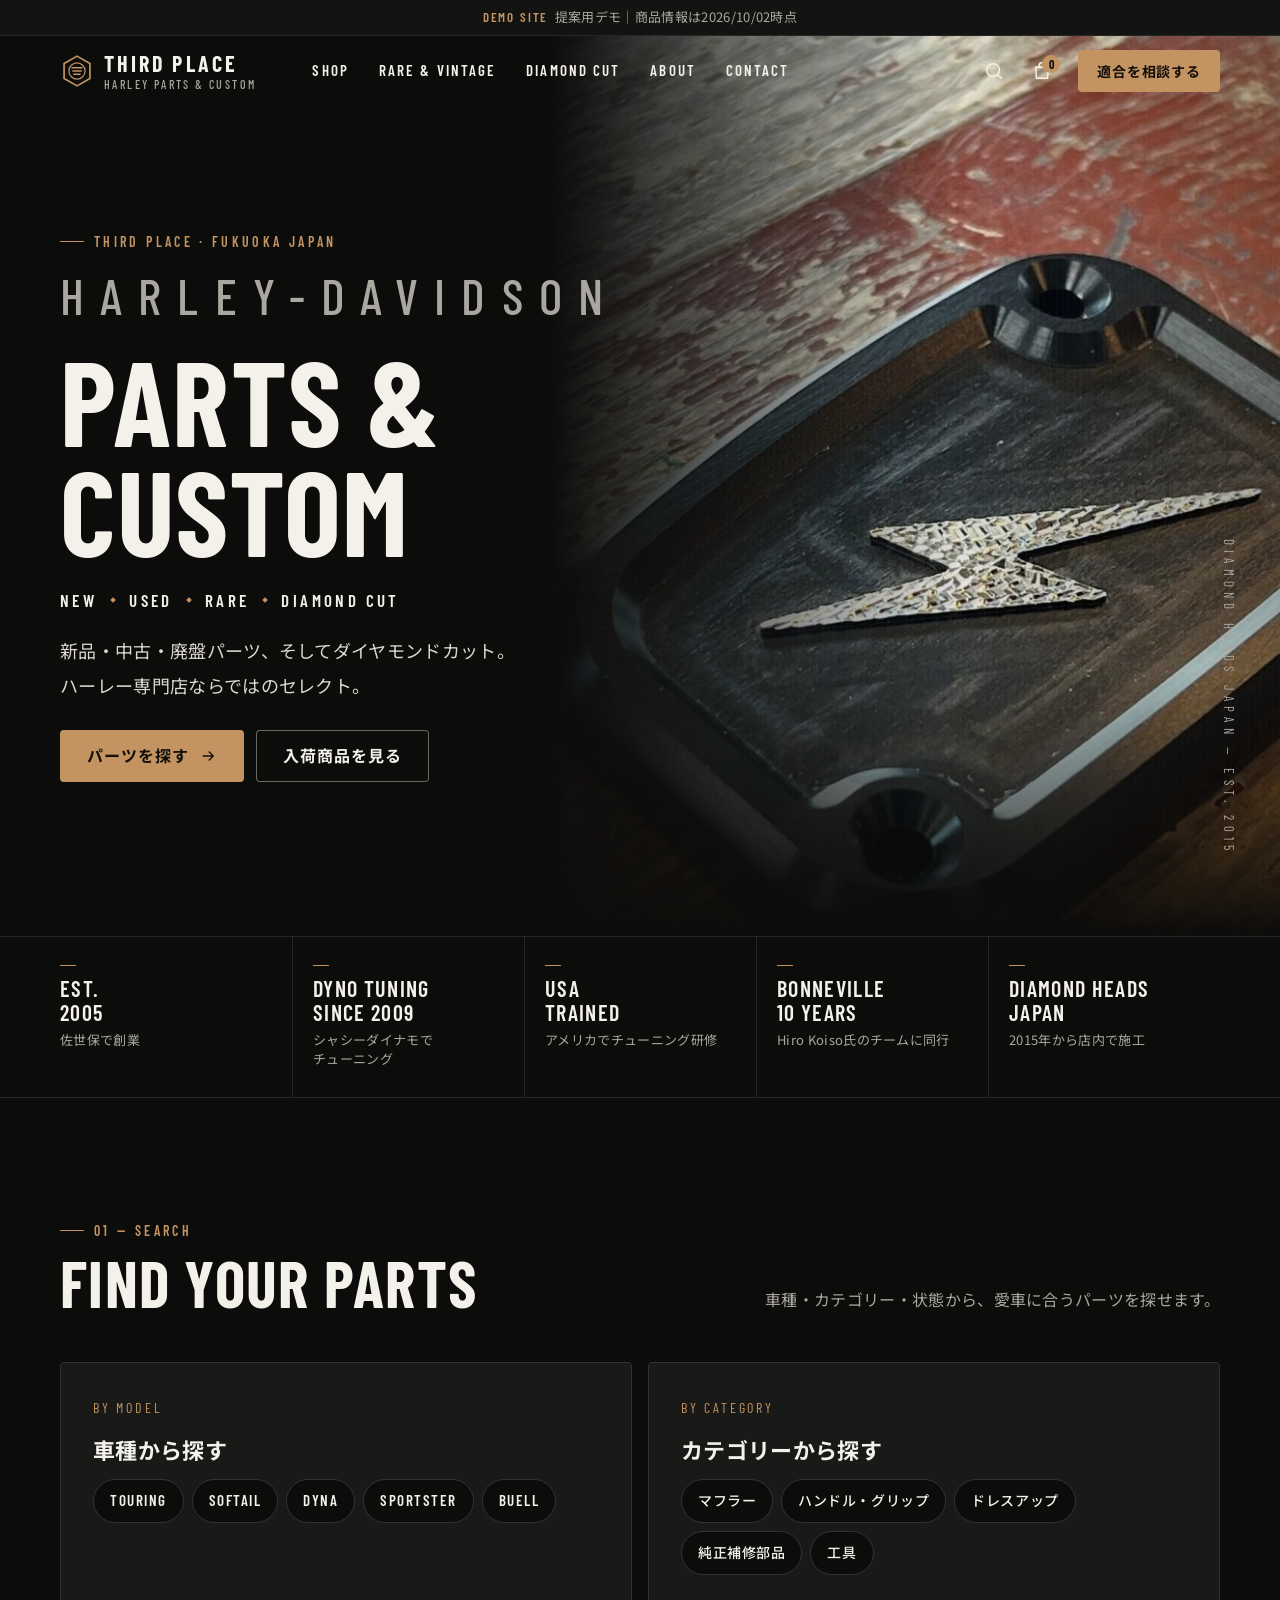
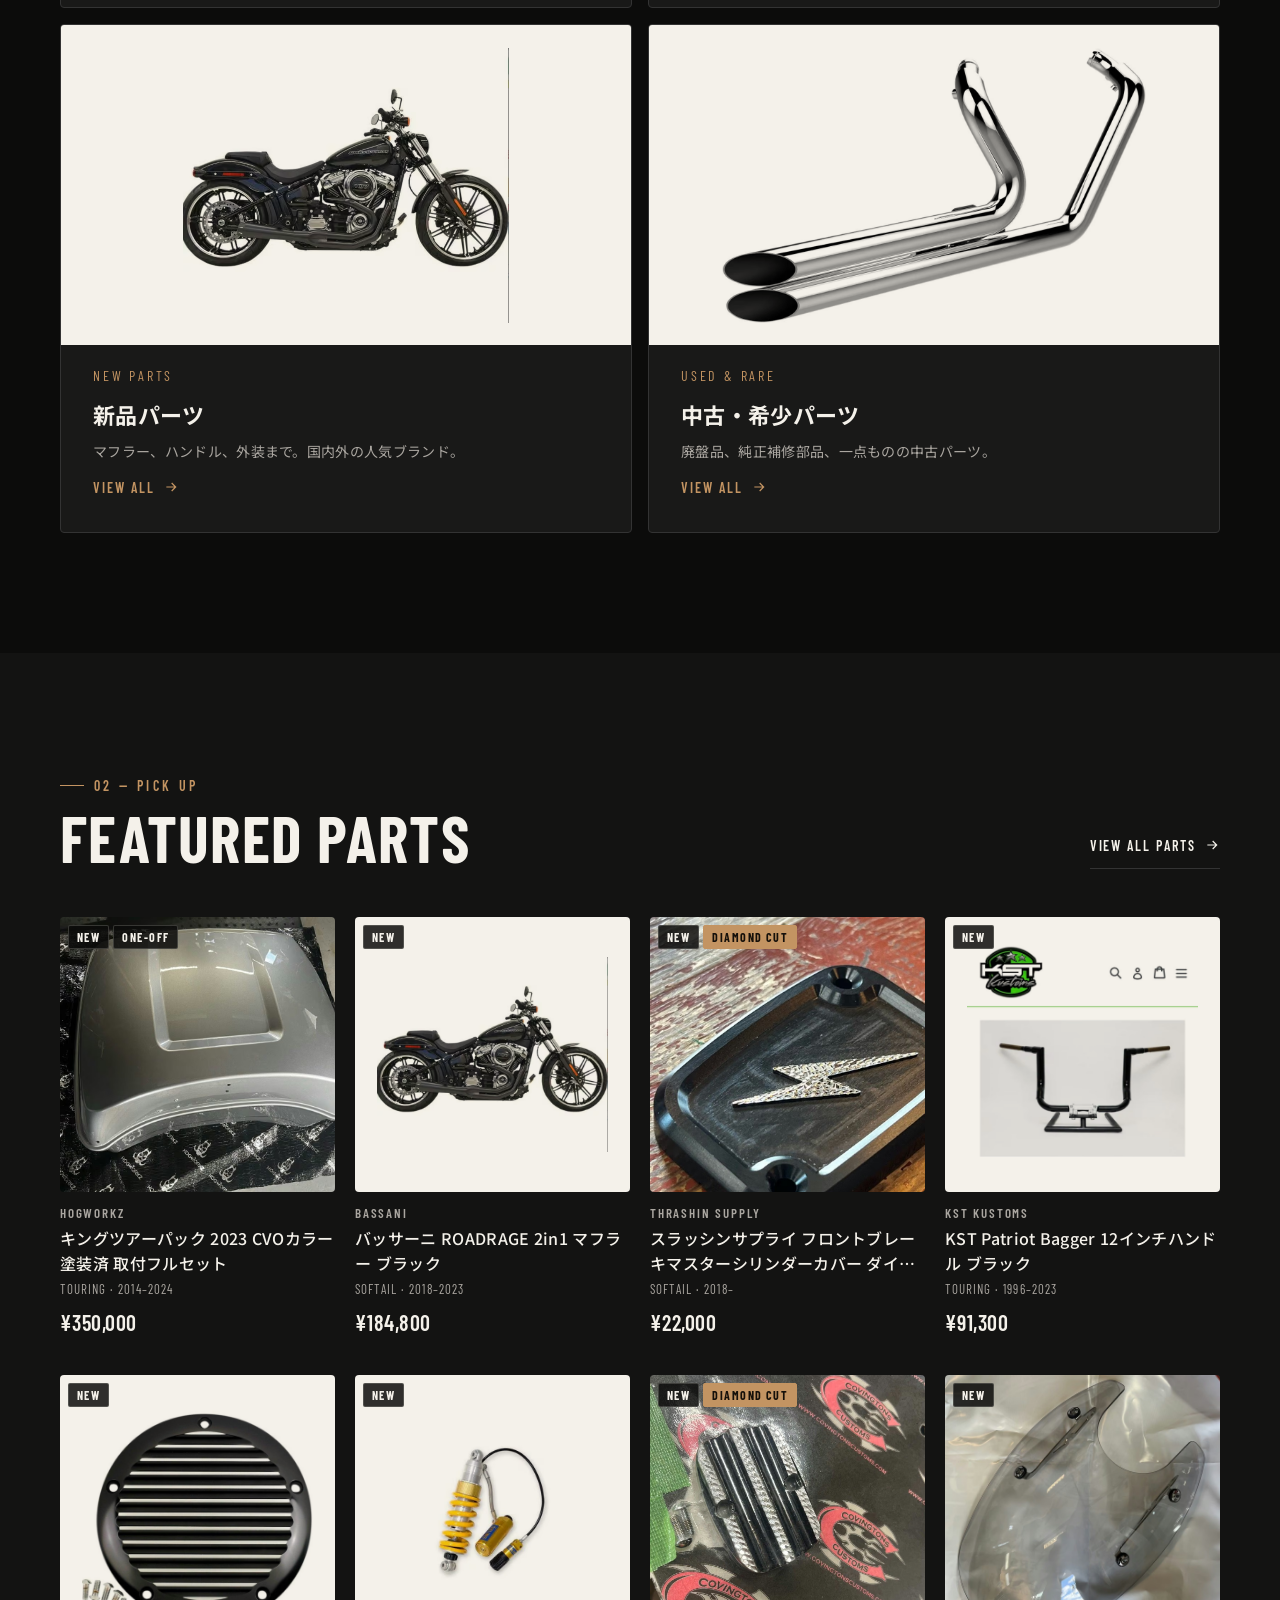
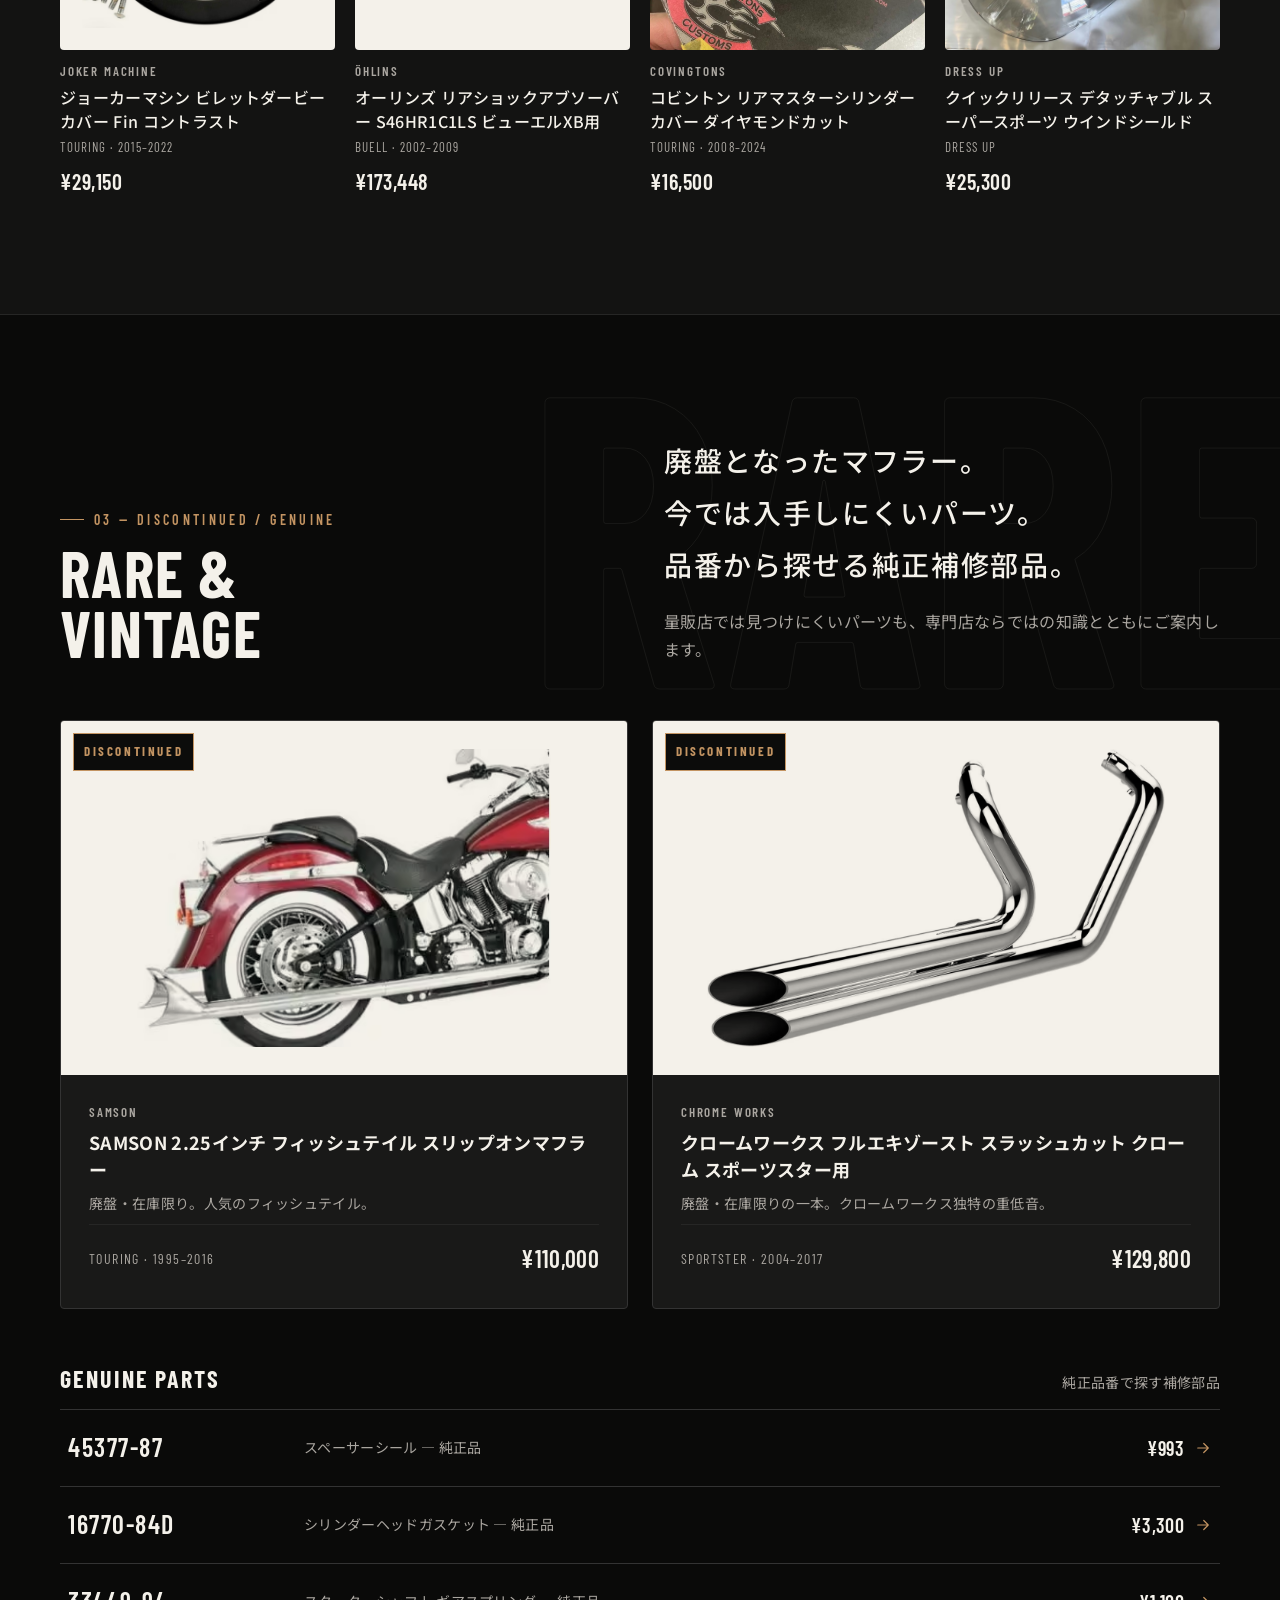
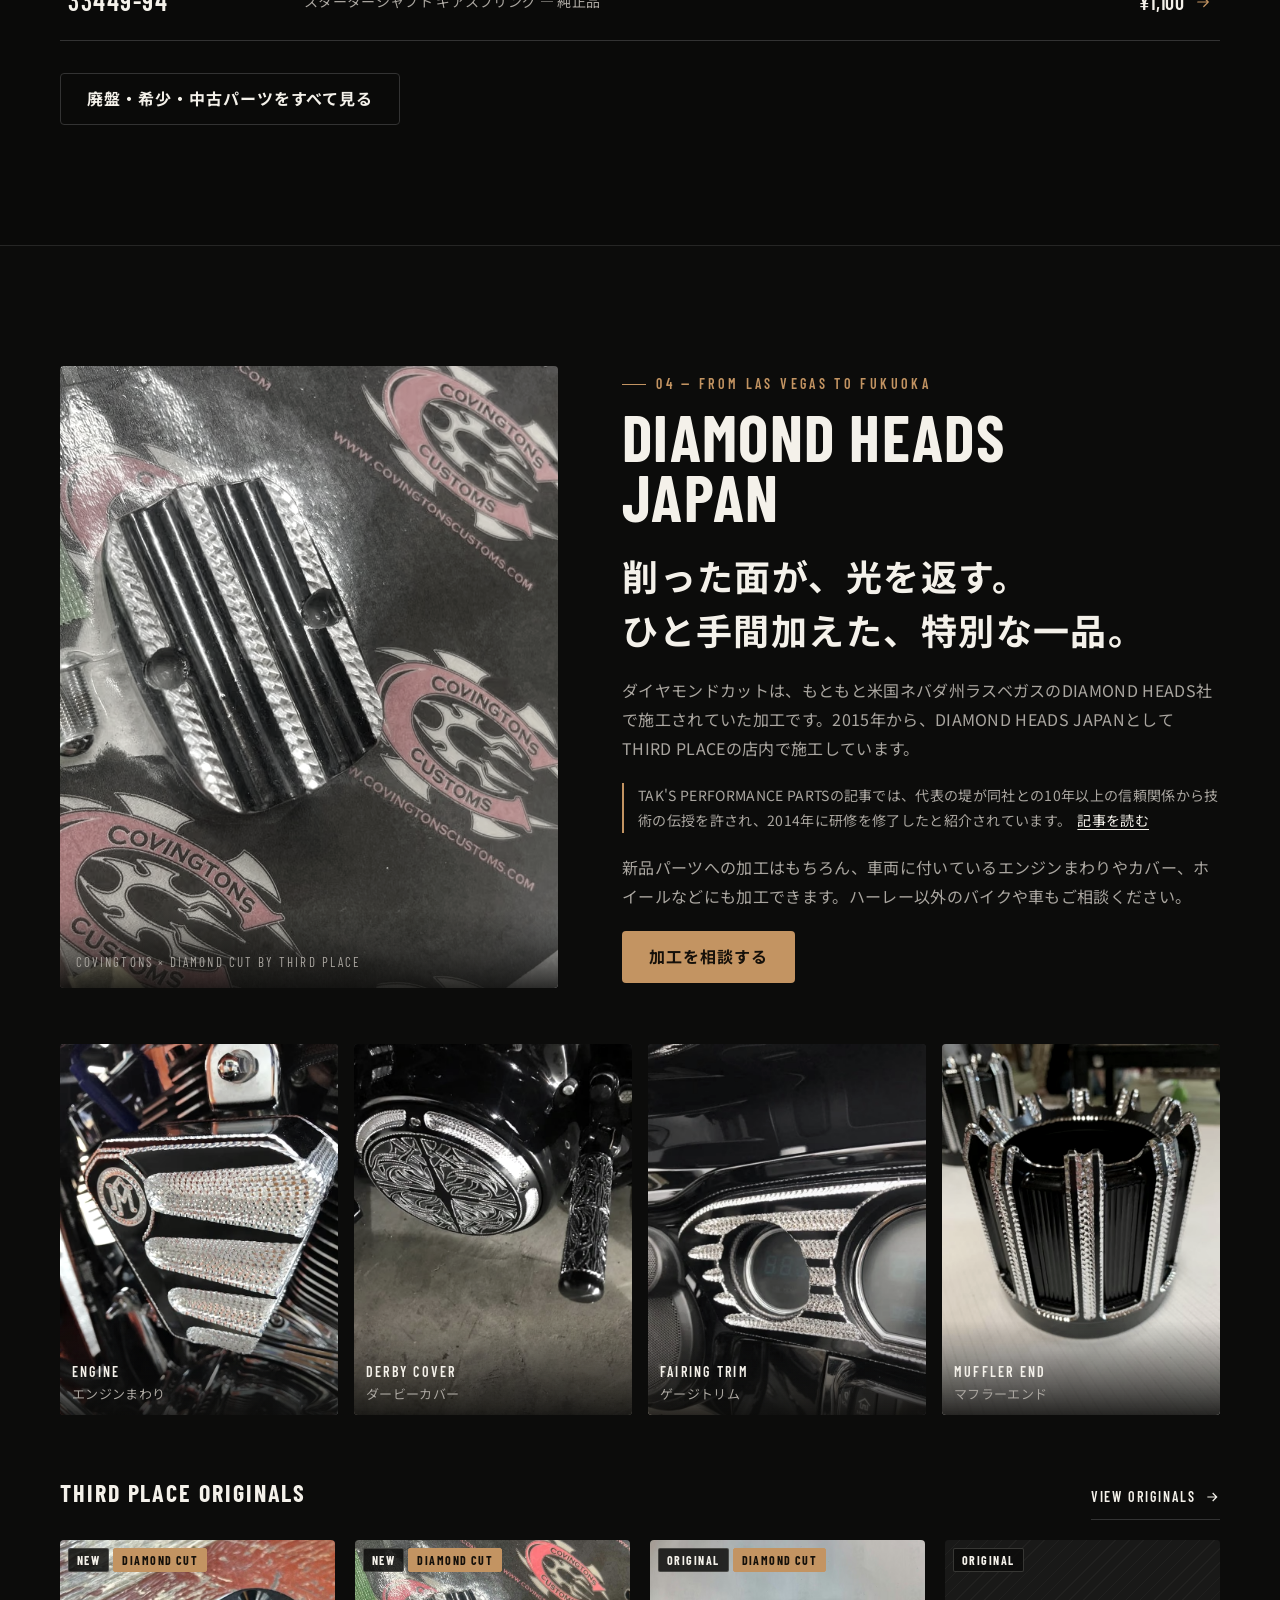
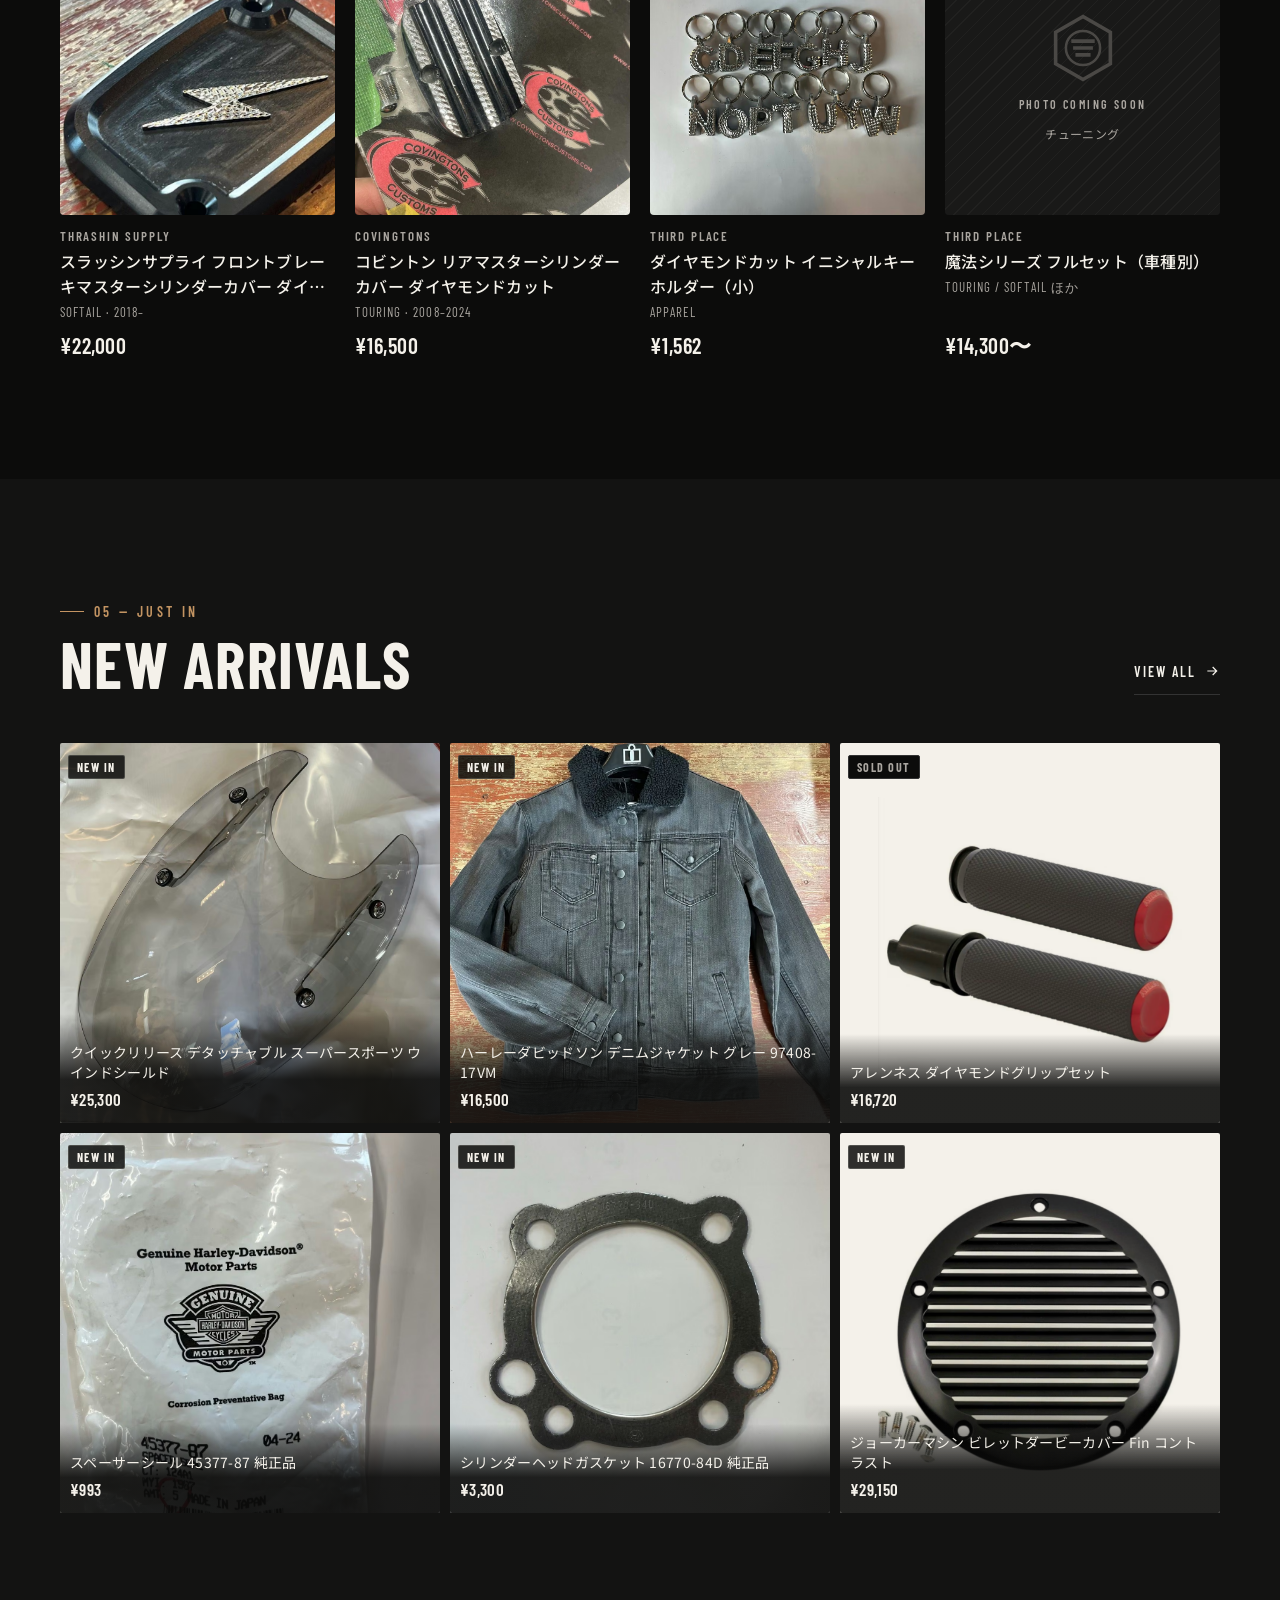
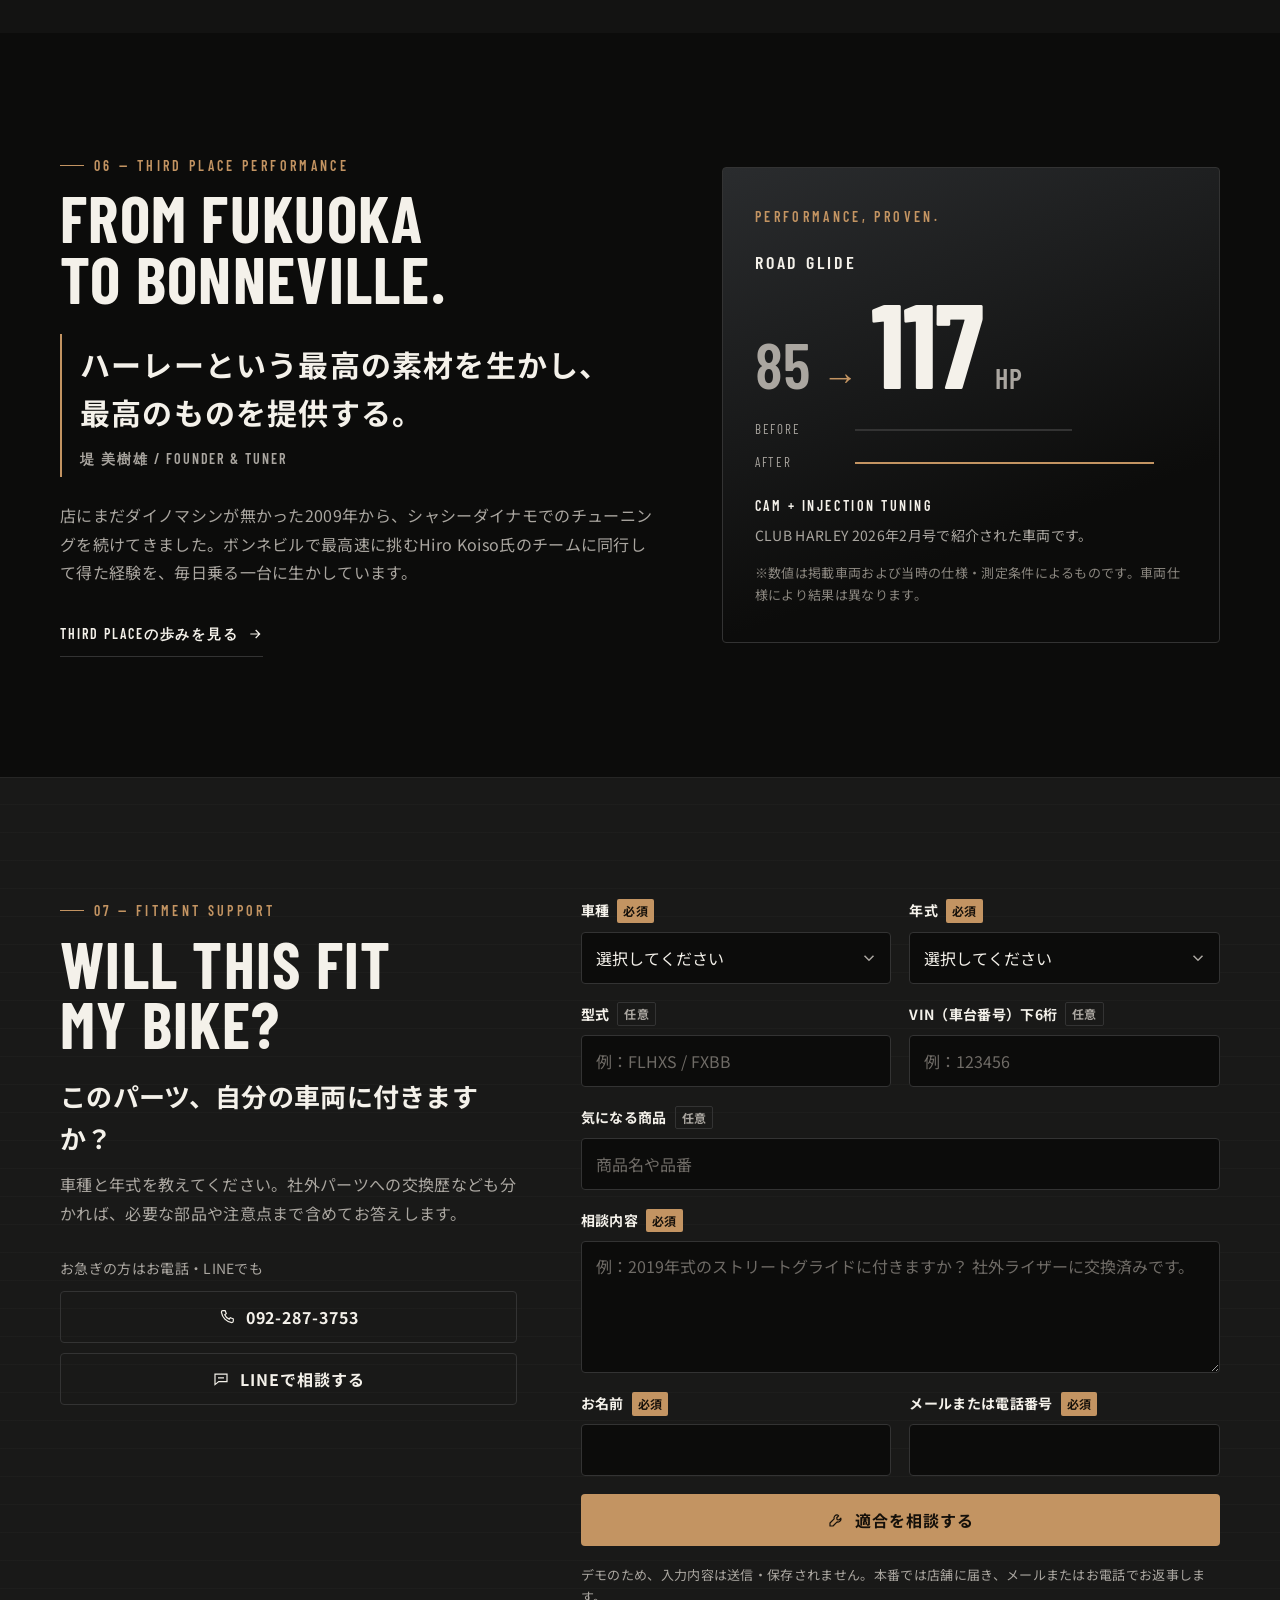
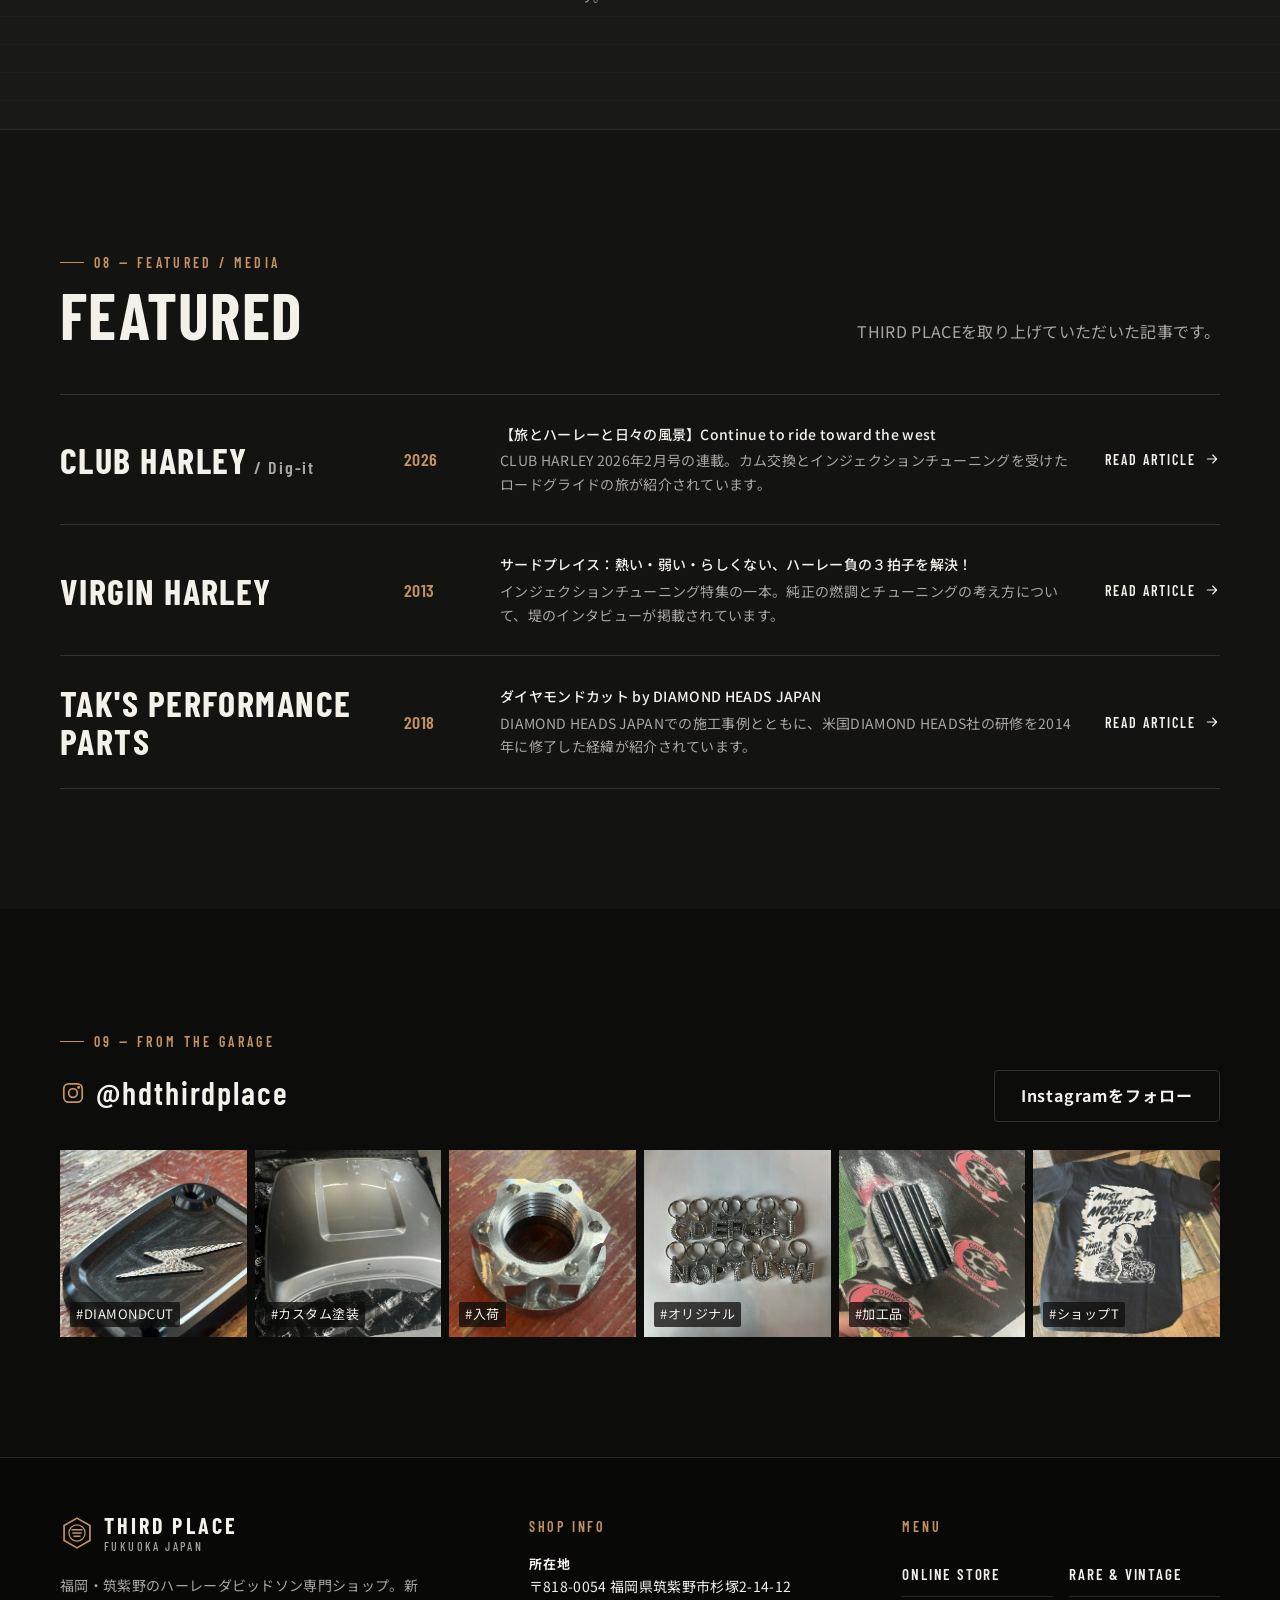
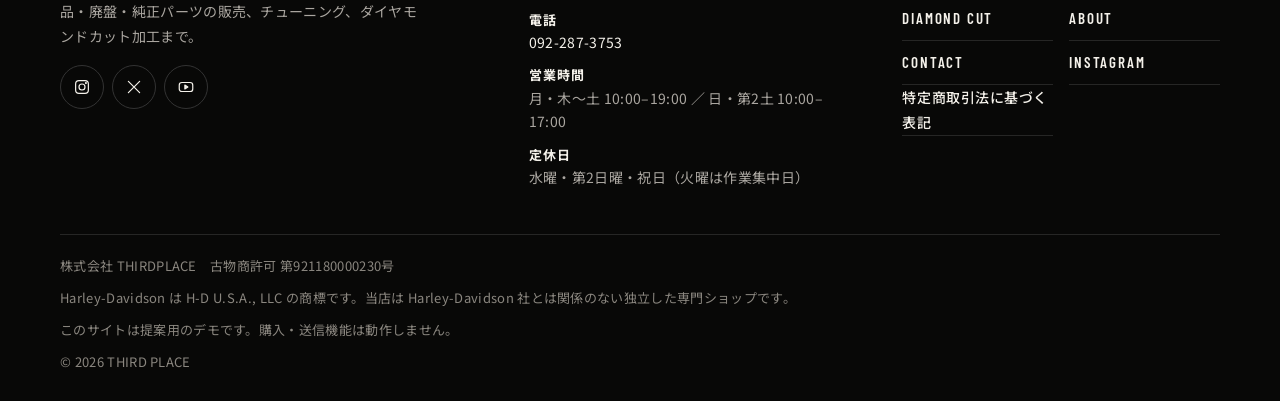
==== commit 850f9ad8: "THIRD PLACE PERFORMANCEの情報を追加（代表の経歴・ボンネビル・実績・DIAMOND HEADS JAPAN・メディア） - TOP: 実績ストリップ、DIAMOND HEADS " ====
--- a/index.html
+++ b/index.html
@@ -3,8 +3,8 @@
 <head>
   <meta charset="utf-8">
   <meta name="viewport" content="width=device-width, initial-scale=1, viewport-fit=cover">
-  <title>THIRD PLACE｜ハーレーダビッドソン パーツ・カスタム専門店（福岡・筑紫野）</title>
-  <meta name="description" content="福岡・筑紫野のハーレーダビッドソン専門ショップ THIRD PLACE。新品・廃盤・純正パーツの通販、車種・年式での適合相談、ダイヤモンドカット加工、チューニングまで。">
+  <title>THIRD PLACE（サードプレイス）｜福岡・筑紫野のハーレー専門店 チューニング・パーツ・ダイヤモンドカット</title>
+  <meta name="description" content="福岡県筑紫野市のハーレーダビッドソン専門店 THIRD PLACE（サードプレイス）。シャシーダイナモによるインジェクションチューニング、DIAMOND HEADS JAPANのダイヤモンドカット加工、新品・廃盤パーツの販売と適合相談。">
   <meta name="robots" content="noindex, nofollow">
   <meta name="theme-color" content="#0c0c0b">
   <meta property="og:type" content="website">
@@ -17,6 +17,25 @@
   <link rel="stylesheet" href="https://fonts.googleapis.com/css2?family=Barlow+Condensed:wght@500;600;700&family=Noto+Sans+JP:wght@400;500;700&display=swap">
   <link rel="stylesheet" href="css/style.css">
   <script>document.documentElement.classList.add("js");</script>
+  <script type="application/ld+json">
+  {
+    "@context": "https://schema.org",
+    "@type": "MotorcycleRepair",
+    "name": "THIRD PLACE（サードプレイス）",
+    "alternateName": ["サードプレイス", "THIRD PLACE PERFORMANCE"],
+    "description": "福岡県筑紫野市のハーレーダビッドソン専門店。シャシーダイナモによるインジェクションチューニング、DIAMOND HEADS JAPANのダイヤモンドカット加工、パーツ販売。",
+    "address": { "@type": "PostalAddress", "postalCode": "818-0054", "addressRegion": "福岡県", "addressLocality": "筑紫野市", "streetAddress": "杉塚2-14-12", "addressCountry": "JP" },
+    "telephone": "+81-92-287-3753",
+    "foundingDate": "2005",
+    "founder": { "@type": "Person", "name": "堤 美樹雄" },
+    "openingHoursSpecification": [
+      { "@type": "OpeningHoursSpecification", "dayOfWeek": ["Monday", "Tuesday", "Thursday", "Friday", "Saturday"], "opens": "10:00", "closes": "19:00" },
+      { "@type": "OpeningHoursSpecification", "dayOfWeek": "Sunday", "opens": "10:00", "closes": "17:00" }
+    ],
+    "knowsAbout": ["ハーレーダビッドソン", "インジェクションチューニング", "シャシーダイナモ", "カム交換", "ダイヤモンドカット"],
+    "sameAs": ["https://www.instagram.com/hdthirdplace/", "https://x.com/HDTHIRDPLACE", "https://www.youtube.com/channel/UCnUp7n3i-Hg94X7H3XlhjMg", "https://hdthirdplace.jimdofree.com/"]
+  }
+  </script>
 </head>
 <body data-page="home">
   <a class="skip-link" href="#main">本文へスキップ</a>
@@ -27,7 +46,7 @@
     <!-- 1. HERO -->
     <section class="hero" aria-labelledby="hero-title">
       <div class="hero__media">
-        <img src="assets/images/products/ca44_209_1.jpg" alt="ダイヤモンドカット加工したマスターシリンダーカバー" fetchpriority="high" decoding="async">
+        <picture><source type="image/avif" srcset="assets/images/products/ca44_209_1.avif"><source type="image/webp" srcset="assets/images/products/ca44_209_1.webp"><img src="assets/images/products/ca44_209_1.jpg" alt="ダイヤモンドカット加工したマスターシリンダーカバー" width="768" height="1024" fetchpriority="high" decoding="async"></picture>
       </div>
       <div class="container hero__content">
         <p class="eyebrow hero__eyebrow">THIRD PLACE · FUKUOKA JAPAN</p>
@@ -50,25 +69,14 @@
       <p class="hero__side" aria-hidden="true">DIAMOND HEADS JAPAN — EST. 2015</p>
     </section>
 
-    <!-- trust strip -->
-    <section class="trust" aria-label="サードプレイスについて">
-      <ul class="container trust__list">
-        <li class="trust__item">
-          <svg viewBox="0 0 24 24" fill="none" stroke="currentColor" stroke-width="1.6" aria-hidden="true"><path d="M4 9.5V20h16V9.5"/><path d="M3 9.5l2-5h14l2 5"/><path d="M9.5 20v-6h5v6"/></svg>
-          <div><b>福岡の実店舗</b><span>筑紫野・整備とカスタムの専門店</span></div>
-        </li>
-        <li class="trust__item">
-          <svg viewBox="0 0 24 24" fill="none" stroke="currentColor" stroke-width="1.6" aria-hidden="true"><path d="M14.5 5.5a4 4 0 00-5 5L4 16v4h4l5.5-5.5a4 4 0 005-5l-2.5 2.5-2.5-.5-.5-2.5 2.5-2.5z"/></svg>
-          <div><b>適合を相談できる</b><span>車種・年式を見てお答えします</span></div>
-        </li>
-        <li class="trust__item">
-          <svg viewBox="0 0 24 24" fill="none" stroke="currentColor" stroke-width="1.6" aria-hidden="true"><path d="M3.5 6.5h10v9h-10zM13.5 9.5h4l3 3v3h-7"/><circle cx="7" cy="17.5" r="1.8"/><circle cx="17" cy="17.5" r="1.8"/></svg>
-          <div><b>送料一律1,000円</b><span>全国・2日以内に発送</span></div>
-        </li>
-        <li class="trust__item">
-          <svg viewBox="0 0 24 24" fill="none" stroke="currentColor" stroke-width="1.6" aria-hidden="true"><path d="M12 3.5l7 2.5v5.5c0 4.5-3 8-7 9.5-4-1.5-7-5-7-9.5V6l7-2.5z"/><path d="M9 12l2 2 4-4"/></svg>
-          <div><b>古物商許可</b><span>第921180000230号</span></div>
-        </li>
+    <!-- AUTHORITY STRIP -->
+    <section class="authority" aria-label="THIRD PLACEの歩み">
+      <ul class="container authority__list">
+        <li><b>EST.<br>2005</b><span>佐世保で創業</span></li>
+        <li><b>DYNO TUNING<br>SINCE 2009</b><span>シャシーダイナモで<wbr>チューニング</span></li>
+        <li><b>USA<br>TRAINED</b><span>アメリカで<wbr>チューニング研修</span></li>
+        <li><b>BONNEVILLE<br>10 YEARS</b><span>Hiro Koiso氏の<wbr>チームに同行</span></li>
+        <li><b>DIAMOND HEADS<br>JAPAN</b><span>2015年から店内で施工</span></li>
       </ul>
     </section>
 
@@ -107,14 +115,14 @@
             </div>
           </div>
           <a class="finder-card finder-card--photo reveal" href="products.html?type=new">
-            <div class="finder-card__media"><img src="assets/images/products/ca1_178_1.jpg" alt="" loading="lazy" decoding="async"></div>
+            <div class="finder-card__media"><picture><source type="image/avif" srcset="assets/images/products/ca1_178_1.avif"><source type="image/webp" srcset="assets/images/products/ca1_178_1.webp"><img src="assets/images/products/ca1_178_1.jpg" alt="" width="650" height="550" loading="lazy" decoding="async"></picture></div>
             <span class="finder-card__num">NEW PARTS</span>
             <h3 class="finder-card__title">新品パーツ</h3>
             <p class="finder-card__text">マフラー、ハンドル、外装まで。国内外の人気ブランド。</p>
             <span class="finder-card__go">VIEW ALL <svg viewBox="0 0 24 24" fill="none" stroke="currentColor" stroke-width="1.8" aria-hidden="true"><path d="M5 12h14M13 6l6 6-6 6"/></svg></span>
           </a>
           <a class="finder-card finder-card--photo reveal" href="products.html?type=rare">
-            <div class="finder-card__media"><img src="assets/images/products/ca1_85_1.jpg" alt="" loading="lazy" decoding="async"></div>
+            <div class="finder-card__media"><picture><source type="image/avif" srcset="assets/images/products/ca1_85_1.avif"><source type="image/webp" srcset="assets/images/products/ca1_85_1.webp"><img src="assets/images/products/ca1_85_1.jpg" alt="" width="1200" height="780" loading="lazy" decoding="async"></picture></div>
             <span class="finder-card__num">USED &amp; RARE</span>
             <h3 class="finder-card__title">中古・希少パーツ</h3>
             <p class="finder-card__text">廃盤品、純正補修部品、一点ものの中古パーツ。</p>
@@ -164,29 +172,28 @@
       </div>
     </section>
 
-    <!-- 5. SHOP ORIGINAL / DIAMOND CUT -->
+    <!-- 5. DIAMOND HEADS JAPAN -->
     <section class="section" id="diamond-cut" aria-labelledby="dc-title">
       <div class="container">
         <div class="dc__grid">
-          <figure class="dc__visual reveal">
-            <img src="assets/images/products/ca0_224_2.jpg" alt="ダイヤモンドカット加工を施したリアマスターシリンダーカバー" loading="lazy" decoding="async">
+          <figure class="dc__visual sheen reveal">
+            <picture><source type="image/avif" srcset="assets/images/products/ca0_224_2.avif"><source type="image/webp" srcset="assets/images/products/ca0_224_2.webp"><img src="assets/images/products/ca0_224_2.jpg" alt="ダイヤモンドカット加工を施したリアマスターシリンダーカバー" width="1023" height="1023" loading="lazy" decoding="async"></picture>
             <figcaption>COVINGTONS × DIAMOND CUT BY THIRD PLACE</figcaption>
           </figure>
           <div class="dc__copy reveal">
             <div class="section-head__title">
-              <p class="eyebrow">04 — SHOP ORIGINAL</p>
-              <h2 class="h2" id="dc-title">DIAMOND CUT</h2>
+              <p class="eyebrow">04 — FROM LAS VEGAS TO FUKUOKA</p>
+              <h2 class="h2" id="dc-title">DIAMOND HEADS<br>JAPAN</h2>
             </div>
             <p class="dc__catch">削った面が、<wbr>光を返す。<br>ひと手間加えた、<wbr>特別な一品。</p>
-            <p class="dc__text">DIAMOND HEADS JAPANのダイヤモンドカット加工を、福岡・筑紫野で。人気ブランドのパーツへの加工済み商品のほか、お手持ちのパーツへの加工も承ります。</p>
-            <ol class="dc__points">
-              <li><span class="num">01</span><div><b>加工済みオリジナル商品</b><span>Thrashin、Covingtons などの<wbr>パーツに当店で加工</span></div></li>
-              <li><span class="num">02</span><div><b>お手持ちのパーツに加工</b><span>エンジンカバー、ミラー、ホイールなど</span></div></li>
-              <li><span class="num">03</span><div><b>ハーレー以外もご相談ください</b><span>他メーカーのバイク・車のパーツにも対応</span></div></li>
-            </ol>
+            <p class="dc__text">ダイヤモンドカットは、もともと米国ネバダ州ラスベガスのDIAMOND HEADS社で施工されていた加工です。2015年から、DIAMOND HEADS JAPANとしてTHIRD PLACEの店内で施工しています。</p>
+            <p class="dc__cite">TAK'S PERFORMANCE PARTSの記事では、代表の堤が同社との10年以上の信頼関係から技術の伝授を許され、2014年に研修を修了したと紹介されています。<a href="https://www.taksperformanceparts.com/blog/2018/10/06/diamond-heads-japan/" target="_blank" rel="noopener">記事を読む</a></p>
+            <p class="dc__text">新品パーツへの加工はもちろん、車両に付いているエンジンまわりやカバー、ホイールなどにも加工できます。ハーレー以外のバイクや車もご相談ください。</p>
             <div><a class="btn btn--primary" href="contact.html?topic=diamond">加工を相談する</a></div>
           </div>
         </div>
+
+        <div class="dhj-gallery" data-render="dhj-gallery" role="group" aria-label="ダイヤモンドカット施工例"></div>
 
         <div class="dc__products">
           <div class="dc__products-head reveal">
@@ -212,25 +219,32 @@
       </div>
     </section>
 
-    <!-- 7. ABOUT -->
-    <section class="section" aria-labelledby="about-title">
-      <div class="container about__grid">
+    <!-- 7. THIRD PLACE PERFORMANCE -->
+    <section class="section perf" id="performance" aria-labelledby="perf-title">
+      <div class="container perf__grid">
         <div class="reveal">
           <div class="section-head__title" style="margin-bottom:24px">
-            <p class="eyebrow">06 — ABOUT US</p>
-            <h2 class="h2" id="about-title">ABOUT<br>THIRD PLACE</h2>
-          </div>
-          <p class="about__statement">ハーレーを触り続けてきたショップだから、適合や状態、取り付けまで相談できる。</p>
-          <p class="about__text" style="margin-top:16px">福岡・筑紫野でハーレーの整備・チューニング・カスタムを続けてきました。ネットで購入する方にも、店頭と同じように気軽に相談していただけます。</p>
-          <ul class="facts" style="margin-top:28px">
-            <li><b>2015–</b><span>ダイヤモンドカット加工</span></li>
-            <li><b>SAME DAY</b><span>チューニング当日仕上げ</span></li>
-            <li><b>FUKUOKA</b><span>筑紫野の実店舗</span></li>
-          </ul>
-          <p style="margin-top:28px"><a class="text-link" href="about.html">MORE ABOUT US <svg viewBox="0 0 24 24" fill="none" stroke="currentColor" stroke-width="1.8" aria-hidden="true"><path d="M5 12h14M13 6l6 6-6 6"/></svg></a></p>
-        </div>
-        <div class="about__media reveal">
-          <img src="assets/images/products/ca44_207_1.jpg" alt="作業台に置かれたアクスルナット" loading="lazy" decoding="async">
+            <p class="eyebrow">06 — THIRD PLACE PERFORMANCE</p>
+            <h2 class="h2" id="perf-title">FROM FUKUOKA<br>TO BONNEVILLE.</h2>
+          </div>
+          <blockquote class="perf__quote">
+            <p>ハーレーという<wbr>最高の素材を生かし、<wbr>最高のものを提供する。</p>
+            <cite>堤 美樹雄 / FOUNDER &amp; TUNER</cite>
+          </blockquote>
+          <p class="perf__text">店にまだダイノマシンが無かった2009年から、シャシーダイナモでのチューニングを続けてきました。ボンネビルで最高速に挑むHiro Koiso氏のチームに同行して得た経験を、毎日乗る一台に生かしています。</p>
+          <p style="margin-top:24px"><a class="text-link" href="about.html">THIRD PLACEの歩みを見る <svg viewBox="0 0 24 24" fill="none" stroke="currentColor" stroke-width="1.8" aria-hidden="true"><path d="M5 12h14M13 6l6 6-6 6"/></svg></a></p>
+        </div>
+        <div class="proof reveal" role="group" aria-label="チューニング実績">
+          <p class="proof__label">PERFORMANCE, PROVEN.</p>
+          <p class="proof__model">ROAD GLIDE</p>
+          <p class="proof__nums"><span class="proof__from">85</span><span class="proof__arrow" aria-hidden="true">→</span><span class="proof__to">117</span><span class="proof__unit">HP</span><span class="visually-hidden">（85馬力から117馬力）</span></p>
+          <div class="proof__bars" aria-hidden="true">
+            <div class="proof__bar"><span>BEFORE</span><i style="--v:85"></i></div>
+            <div class="proof__bar proof__bar--after"><span>AFTER</span><i style="--v:117"></i></div>
+          </div>
+          <p class="proof__spec">CAM + INJECTION TUNING</p>
+          <p class="proof__src">CLUB HARLEY 2026年2月号で紹介された車両です。</p>
+          <p class="proof__note">※数値は掲載車両および当時の仕様・測定条件によるものです。車両仕様により結果は異なります。</p>
         </div>
       </div>
     </section>
@@ -261,12 +275,26 @@
       </div>
     </section>
 
-    <!-- 9. INSTAGRAM -->
+    <!-- 9. FEATURED / MEDIA -->
+    <section class="section section--alt" id="media" aria-labelledby="media-title">
+      <div class="container">
+        <div class="section-head reveal">
+          <div class="section-head__title">
+            <p class="eyebrow">08 — FEATURED / MEDIA</p>
+            <h2 class="h2" id="media-title">FEATURED</h2>
+          </div>
+          <p class="section-lead">THIRD PLACEを取り上げていただいた記事です。</p>
+        </div>
+        <ul class="media-list" data-render="media"></ul>
+      </div>
+    </section>
+
+    <!-- 10. INSTAGRAM -->
     <section class="section" aria-labelledby="insta-title">
       <div class="container">
         <div class="insta-head reveal">
           <div class="section-head__title">
-            <p class="eyebrow">08 — FROM THE GARAGE</p>
+            <p class="eyebrow">09 — FROM THE GARAGE</p>
             <h2 class="insta-handle" id="insta-title">
               <svg viewBox="0 0 24 24" fill="none" stroke="currentColor" stroke-width="1.6" aria-hidden="true"><rect x="3.5" y="3.5" width="17" height="17" rx="4.5"/><circle cx="12" cy="12" r="4"/><circle cx="17.2" cy="6.8" r="0.6" fill="currentColor"/></svg>
               @hdthirdplace
@@ -283,6 +311,7 @@
   <div data-chrome="footer"></div>
 
   <script src="data/products.js" defer></script>
+  <script src="data/site.js" defer></script>
   <script src="js/main.js" defer></script>
 </body>
 </html>
--- a/css/style.css
+++ b/css/style.css
@@ -16,6 +16,7 @@
   --accent: #c39462;          /* bronze — the only accent color */
   --accent-ink: #15100a;      /* text on accent */
   --plate: #f4f1ea;           /* light plate behind white-background product photos */
+  --gunmetal: #2a2c2e;        /* metal tone for DIAMOND HEADS / performance blocks */
   --overlay: rgba(12, 12, 11, 0.72);
 
   --font-en: "Barlow Condensed", "Arial Narrow", "Helvetica Neue", Arial, sans-serif;
@@ -60,6 +61,7 @@
 }
 body.is-locked { overflow: hidden; }
 img { display: block; max-width: 100%; height: auto; }
+picture { display: contents; }
 a { color: inherit; text-decoration: none; }
 button, input, select, textarea { font: inherit; color: inherit; }
 button { cursor: pointer; }
@@ -274,21 +276,21 @@
   }
 }
 
-/* ---------- Trust strip ---------- */
-.trust { border-block: 1px solid var(--border-soft); background: var(--bg-2); }
-.trust__list { display: grid; grid-template-columns: 1fr 1fr; }
-.trust__item { display: flex; gap: 10px; align-items: flex-start; padding: 18px 8px 18px 0; min-width: 0; }
-.trust__item:nth-child(n+3) { border-top: 1px solid var(--border-soft); }
-.trust__item:nth-child(even) { padding-left: 14px; border-left: 1px solid var(--border-soft); }
-.trust__item svg { width: 22px; height: 22px; color: var(--accent); flex: none; margin-top: 3px; }
-.trust__item b { display: block; font-size: var(--fs-sm); line-height: 1.5; }
-.trust__item span { display: block; color: var(--sub); font-size: var(--fs-xs); line-height: 1.5; margin-top: 2px; }
-@media (min-width: 900px) {
-  .trust__list { grid-template-columns: repeat(4, 1fr); }
-  .trust__item { padding: 26px 20px; }
-  .trust__item:nth-child(n+3) { border-top: 0; }
-  .trust__item + .trust__item { border-left: 1px solid var(--border-soft); padding-left: 20px; }
-  .trust__item:first-child { padding-left: 0; }
+/* ---------- Authority strip ---------- */
+.authority { background: var(--bg); border-block: 1px solid var(--border-soft); }
+.authority__list { display: grid; grid-template-columns: 1fr 1fr; }
+.authority__list li { display: flex; flex-direction: column; gap: 6px; min-width: 0; padding: 20px 12px 20px 0; border-bottom: 1px solid var(--border-soft); }
+.authority__list li:nth-child(even) { padding-left: 16px; border-left: 1px solid var(--border-soft); }
+.authority__list li:last-child { grid-column: 1 / -1; border-bottom: 0; }
+.authority__list b { font-family: var(--font-en); font-weight: 600; font-size: 1.25rem; line-height: 1.1; letter-spacing: 0.06em; }
+.authority__list b::before { content: ""; display: block; width: 16px; height: 1px; background: var(--accent); margin-bottom: 10px; }
+.authority__list span { color: var(--sub); font-size: var(--fs-xs); line-height: 1.5; word-break: keep-all; overflow-wrap: anywhere; }
+@media (min-width: 900px) {
+  .authority__list { grid-template-columns: repeat(5, minmax(0, 1fr)); }
+  .authority__list li, .authority__list li:nth-child(even) { padding: 28px 20px; border-bottom: 0; border-left: 1px solid var(--border-soft); }
+  .authority__list li:first-child { padding-left: 0; border-left: 0; }
+  .authority__list li:last-child { grid-column: auto; }
+  .authority__list b { font-size: 1.375rem; }
 }
 
 /* ---------- Find your parts ---------- */
@@ -463,11 +465,21 @@
 .dc__copy { display: flex; flex-direction: column; gap: 20px; }
 .dc__catch { font-size: clamp(1.25rem, 5.6vw, 2.25rem); font-weight: 700; line-height: 1.5; letter-spacing: 0.04em; word-break: keep-all; overflow-wrap: anywhere; }
 .dc__text { color: var(--sub); }
-.dc__points { display: grid; gap: 0; border-top: 1px solid var(--border); }
-.dc__points li { display: grid; grid-template-columns: 44px 1fr; gap: 12px; padding: 16px 0; border-bottom: 1px solid var(--border); }
-.dc__points .num { font-family: var(--font-en); font-weight: 600; color: var(--accent); letter-spacing: 0.1em; font-size: var(--fs-md); line-height: 1.6; }
-.dc__points b { display: block; line-height: 1.6; }
-.dc__points span { color: var(--sub); font-size: var(--fs-sm); word-break: keep-all; overflow-wrap: anywhere; }
+.dc__visual figcaption { z-index: 2; }
+@media (max-width: 899.98px) { .dc__visual { display: none; } }  /* スマホは下の施工例ギャラリーで見せる */
+.dc__cite { color: var(--sub); font-size: var(--fs-sm); line-height: 1.8; padding-left: 14px; border-left: 2px solid var(--accent); }
+.dc__cite a { color: var(--text); margin-left: 6px; text-decoration: underline; text-underline-offset: 3px; white-space: nowrap; }
+.dhj-gallery { display: grid; grid-template-columns: repeat(2, minmax(0, 1fr)); gap: 8px; margin-top: 40px; }
+.dhj-item { position: relative; margin: 0; aspect-ratio: 3 / 4; overflow: hidden; border-radius: var(--radius); background: var(--gunmetal); }
+.dhj-item img { width: 100%; height: 100%; object-fit: cover; filter: saturate(0.5) contrast(1.06); transition: filter .6s var(--ease); }
+.dhj-item figcaption {
+  position: absolute; left: 0; right: 0; bottom: 0; z-index: 2; padding: 40px 12px 12px;
+  background: linear-gradient(180deg, transparent, rgba(12,12,11,0.88));
+  display: flex; flex-direction: column; gap: 2px; font-size: var(--fs-xs); color: var(--sub); line-height: 1.5;
+}
+.dhj-item figcaption .en { color: var(--text); font-weight: 600; font-size: var(--fs-sm); letter-spacing: 0.16em; }
+@media (hover: hover) { .dhj-item:hover img { filter: saturate(0.8) contrast(1.06); } }
+@media (min-width: 900px) { .dhj-gallery { grid-template-columns: repeat(4, minmax(0, 1fr)); gap: 16px; margin-top: 56px; } }
 .dc__products { margin-top: 56px; }
 .dc__products-head { display: flex; align-items: baseline; justify-content: space-between; gap: 16px; margin-bottom: 20px; flex-wrap: wrap; }
 .dc__products-head h3 { font-family: var(--font-en); font-weight: 700; font-size: 1.5rem; letter-spacing: 0.08em; }
@@ -493,21 +505,100 @@
 @media (hover: hover) { .tile:hover img { transform: scale(1.05); } }
 @media (min-width: 600px) { .tiles { grid-template-columns: repeat(3, minmax(0, 1fr)); gap: 10px; } .tile__title { font-size: var(--fs-sm); -webkit-line-clamp: 2; } }
 
-/* ---------- About block ---------- */
-.about__grid { display: grid; gap: 32px; }
-.about__statement { font-size: clamp(1.375rem, 5.4vw, 2.25rem); font-weight: 700; line-height: 1.6; letter-spacing: 0.04em; }
-.about__text { color: var(--sub); }
-.facts { display: grid; grid-template-columns: repeat(3, minmax(0, 1fr)); border-top: 1px solid var(--border); }
-.facts li { padding: 18px 8px 0 0; }
-.facts li + li { padding-left: 12px; border-left: 1px solid var(--border-soft); }
-.facts b { display: block; font-family: var(--font-en); font-weight: 600; font-size: clamp(1.5rem, 6vw, 2.25rem); line-height: 1.1; letter-spacing: 0.02em; }
-.facts span { display: block; color: var(--sub); font-size: var(--fs-xs); line-height: 1.5; margin-top: 6px; }
-.about__media { position: relative; aspect-ratio: 4 / 3; overflow: hidden; border-radius: var(--radius); }
-.about__media img { width: 100%; height: 100%; object-fit: cover; }
-@media (min-width: 900px) {
-  .about__grid { grid-template-columns: 1fr 1fr; gap: 64px; align-items: center; }
-  .about__media { aspect-ratio: 4 / 5; }
-}
+/* ---------- Performance (TOP) ---------- */
+.perf__grid { display: grid; gap: 40px; }
+.perf__quote { margin: 0; padding: 6px 0 6px 18px; border-left: 2px solid var(--accent); }
+.perf__quote p { font-size: clamp(1.25rem, 5.2vw, 1.875rem); font-weight: 700; line-height: 1.6; letter-spacing: 0.04em; word-break: keep-all; overflow-wrap: anywhere; }
+.perf__quote cite { display: block; margin-top: 10px; font-style: normal; font-family: var(--font-en); font-weight: 600; letter-spacing: 0.14em; color: var(--sub); font-size: var(--fs-sm); }
+.perf__text { color: var(--sub); margin-top: 24px; }
+@media (min-width: 900px) { .perf__grid { grid-template-columns: 6fr 5fr; gap: 64px; align-items: center; } }
+
+/* ---------- Performance proof ---------- */
+.proof { border: 1px solid var(--border); border-radius: var(--radius); padding: 24px 20px; background: linear-gradient(160deg, var(--gunmetal), var(--bg) 72%); min-width: 0; }
+.proof__label { font-family: var(--font-en); font-weight: 600; letter-spacing: 0.24em; color: var(--accent); font-size: var(--fs-sm); margin-bottom: 16px; }
+.proof__model { font-family: var(--font-en); font-weight: 600; letter-spacing: 0.16em; font-size: var(--fs-md); }
+.proof__nums { display: flex; flex-wrap: wrap; align-items: baseline; gap: 4px 12px; margin-top: 6px; font-family: var(--font-en); font-weight: 700; line-height: 0.95; }
+.proof__from { font-size: clamp(2.5rem, 12vw, 4rem); font-weight: 600; color: var(--sub); }
+.proof__arrow { font-size: clamp(1.5rem, 6vw, 2.25rem); color: var(--accent); }
+.proof__to { font-size: clamp(4.25rem, 22vw, 7.5rem); letter-spacing: -0.01em; }
+.proof__unit { font-size: clamp(1.25rem, 5vw, 1.75rem); font-weight: 600; color: var(--sub); }
+.proof__bars { display: grid; gap: 10px; margin-top: 20px; }
+.proof__bar { display: grid; grid-template-columns: 88px minmax(0, 1fr); align-items: center; gap: 12px; font-family: var(--font-en); font-size: var(--fs-xs); letter-spacing: 0.14em; color: var(--sub); }
+.proof__bar i { display: block; height: 2px; width: calc(var(--v) / 130 * 100%); background: var(--border); }
+.proof__bar--after i { background: var(--accent); }
+.proof__spec { margin-top: 18px; font-family: var(--font-en); font-weight: 600; letter-spacing: 0.18em; font-size: var(--fs-sm); }
+.proof__src { margin-top: 6px; color: var(--sub); font-size: var(--fs-sm); line-height: 1.7; }
+.proof__note { margin-top: 14px; color: #8a867f; font-size: var(--fs-xs); line-height: 1.7; }
+.proof-pair { display: grid; gap: 16px; }
+@media (min-width: 900px) { .proof { padding: 36px 32px; } .proof-pair { grid-template-columns: 1fr 1fr; gap: 24px; } }
+
+/* ---------- Media ---------- */
+.media-list { border-top: 1px solid var(--border); }
+.media-row a { display: grid; grid-template-columns: minmax(0, 1fr) auto; gap: 6px 16px; padding: 22px 0; border-bottom: 1px solid var(--border); }
+.media-row__name { font-family: var(--font-en); font-weight: 700; font-size: clamp(1.5rem, 6.4vw, 2.25rem); line-height: 1.05; letter-spacing: 0.04em; transition: color .25s var(--ease); }
+.media-row__name small { font-size: 0.5em; font-weight: 600; letter-spacing: 0.1em; color: var(--sub); }
+.media-row__year { font-family: var(--font-en); font-weight: 600; font-size: var(--fs-md); color: var(--accent); padding-top: 4px; }
+.media-row__body { grid-column: 1 / -1; display: grid; gap: 4px; }
+.media-row__body b { font-weight: 500; font-size: var(--fs-sm); line-height: 1.6; }
+.media-row__body span { color: var(--sub); font-size: var(--fs-sm); line-height: 1.7; }
+.media-row__go { grid-column: 1 / -1; display: inline-flex; align-items: center; gap: 8px; margin-top: 6px; font-family: var(--font-en); font-weight: 600; letter-spacing: 0.14em; font-size: var(--fs-sm); }
+.media-row__go svg { width: 16px; height: 16px; transition: transform .25s var(--ease); }
+@media (hover: hover) { .media-row a:hover .media-row__name { color: var(--accent); } .media-row a:hover .media-row__go svg { transform: translateX(3px); } }
+@media (min-width: 900px) {
+  .media-row a { grid-template-columns: 320px 72px minmax(0, 1fr) auto; gap: 24px; align-items: center; padding: 28px 0; }
+  .media-row__year, .media-row__body, .media-row__go { grid-column: auto; padding-top: 0; margin-top: 0; }
+}
+
+/* ---------- About: brand / founder / bonneville / history ---------- */
+.brand-lines { display: grid; gap: 4px; margin-top: 20px; font-family: var(--font-en); font-weight: 600; letter-spacing: 0.2em; font-size: var(--fs-sm); color: var(--sub); }
+.brand-lines li::before { content: "— "; color: var(--accent); }
+.founder { display: grid; gap: 32px; }
+.founder__photo { position: relative; margin: 0; aspect-ratio: 4 / 3; overflow: hidden; border-radius: var(--radius); background: var(--gunmetal); }
+.founder__photo img { width: 100%; height: 100%; object-fit: cover; }
+.founder__name { font-size: var(--fs-md); letter-spacing: 0.2em; color: var(--sub); }
+.story { margin-top: 28px; border-top: 1px solid var(--border); }
+.story__item { display: grid; grid-template-columns: 64px minmax(0, 1fr); gap: 16px; padding: 18px 0; border-bottom: 1px solid var(--border-soft); }
+.story__year { font-family: var(--font-en); font-weight: 700; font-size: 1.375rem; line-height: 1.4; color: var(--accent); }
+.story__item p { color: #d6d2ca; }
+@media (min-width: 900px) { .founder { grid-template-columns: 5fr 7fr; gap: 64px; align-items: start; } .founder__photo { aspect-ratio: 4 / 5; position: sticky; top: calc(var(--header-h) + 24px); } }
+
+.salt { background: #0a0a09; border-block: 1px solid var(--border-soft); }
+.salt__head { margin-bottom: 32px; display: flex; flex-direction: column; gap: 10px; }
+.salt__photos { display: grid; grid-template-columns: 1fr 1fr; gap: 8px; }
+.salt-photo { position: relative; margin: 0; overflow: hidden; border-radius: var(--radius); background: var(--gunmetal); aspect-ratio: 4 / 3; }
+.salt-photo--1 { grid-column: 1 / -1; aspect-ratio: 16 / 9; }
+.salt-photo img { width: 100%; height: 100%; object-fit: cover; }
+.salt__copy { display: grid; gap: 24px; margin-top: 40px; }
+.salt__catch { font-size: clamp(1.2rem, 5vw, 1.875rem); font-weight: 700; line-height: 1.75; letter-spacing: 0.04em; word-break: keep-all; overflow-wrap: anywhere; }
+.salt__text { color: #d6d2ca; margin-bottom: 16px; }
+@media (min-width: 900px) {
+  .salt__photos { grid-template-columns: 2fr 1fr; gap: 16px; }
+  .salt-photo--1 { grid-column: 1; grid-row: 1 / 3; aspect-ratio: auto; }
+  .salt__copy { grid-template-columns: 1fr 1fr; gap: 64px; margin-top: 56px; }
+}
+
+.photo-ph {
+  position: absolute; inset: 0; display: flex; flex-direction: column; justify-content: flex-end; gap: 4px; padding: 16px;
+  background:
+    repeating-linear-gradient(135deg, rgba(244,241,234,0.03) 0 1px, transparent 1px 10px),
+    linear-gradient(180deg, #1a1b1c, var(--gunmetal) 60%, #1a1b1c);
+}
+.photo-ph--salt {
+  background:
+    linear-gradient(180deg, transparent 57.6%, rgba(244,241,234,0.35) 57.6%, rgba(244,241,234,0.35) 57.9%, transparent 57.9%),
+    linear-gradient(180deg, #111213 0%, #26282a 57.6%, #3b3a36 57.9%, #4d4a43 100%);
+}
+.photo-ph__label { font-family: var(--font-en); font-weight: 600; letter-spacing: 0.18em; font-size: var(--fs-sm); color: var(--text); }
+.photo-ph__note { font-family: var(--font-en); letter-spacing: 0.24em; font-size: 0.75rem; color: var(--sub); }
+
+.timeline { display: grid; }
+.tl-item { display: grid; grid-template-columns: 64px minmax(0, 1fr); gap: 16px; }
+.tl-item__year { font-family: var(--font-en); font-weight: 700; font-size: 1.5rem; line-height: 1.3; padding-top: 12px; }
+.tl-item__body { position: relative; padding: 14px 0 14px 20px; border-left: 1px solid var(--border); }
+.tl-item__body::before { content: ""; position: absolute; left: -4px; top: 22px; width: 7px; height: 7px; background: var(--accent); transform: rotate(45deg); }
+.tl-item__body b { display: block; font-family: var(--font-en); font-weight: 600; letter-spacing: 0.12em; line-height: 1.4; }
+.tl-item__body span { display: block; color: var(--sub); font-size: var(--fs-sm); line-height: 1.6; margin-top: 2px; }
+@media (min-width: 900px) { .timeline { grid-template-columns: 1fr 1fr; grid-template-rows: repeat(5, auto); grid-auto-flow: column; column-gap: 64px; } }
 
 /* ---------- Fitment support ---------- */
 .fitment { position: relative; background: var(--surface); border-block: 1px solid var(--border-soft); overflow: hidden; }
@@ -801,6 +892,14 @@
 .has-sticky-buy .toast { bottom: calc(88px + env(safe-area-inset-bottom)); }
 
 /* ---------- Motion ---------- */
+.sheen { isolation: isolate; }
+.sheen::after {
+  content: ""; position: absolute; inset: 0; z-index: 1; pointer-events: none;
+  background: linear-gradient(110deg, transparent 38%, rgba(244,241,234,0.14) 50%, transparent 62%);
+  transform: translateX(-110%);
+}
+.js .sheen.is-visible::after { animation: sheen 1.8s .35s var(--ease) both; }
+@keyframes sheen { to { transform: translateX(110%); } }
 .js .reveal { opacity: 0; transform: translateY(18px); transition: opacity .8s var(--ease), transform .8s var(--ease); }
 .js .reveal.is-visible { opacity: 1; transform: none; }
 .page-fade { animation: pageFade .7s var(--ease) both; }
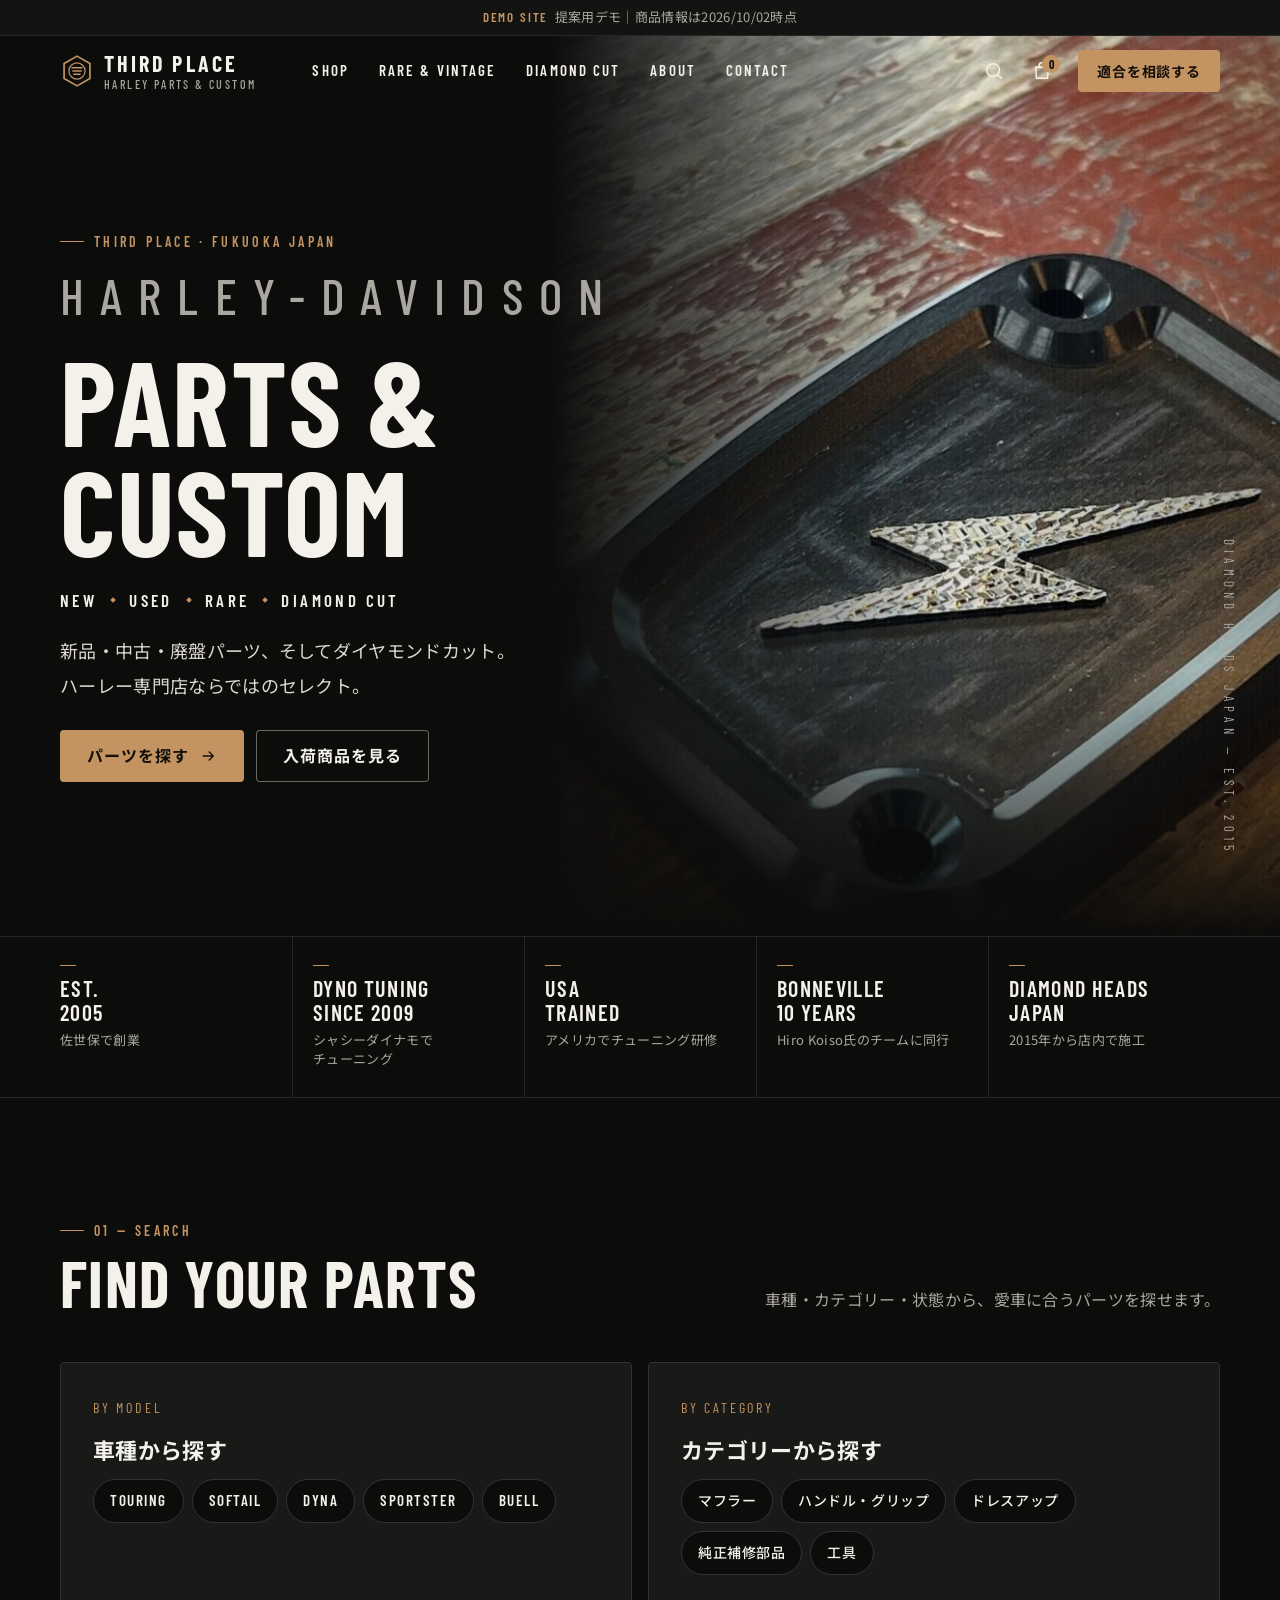
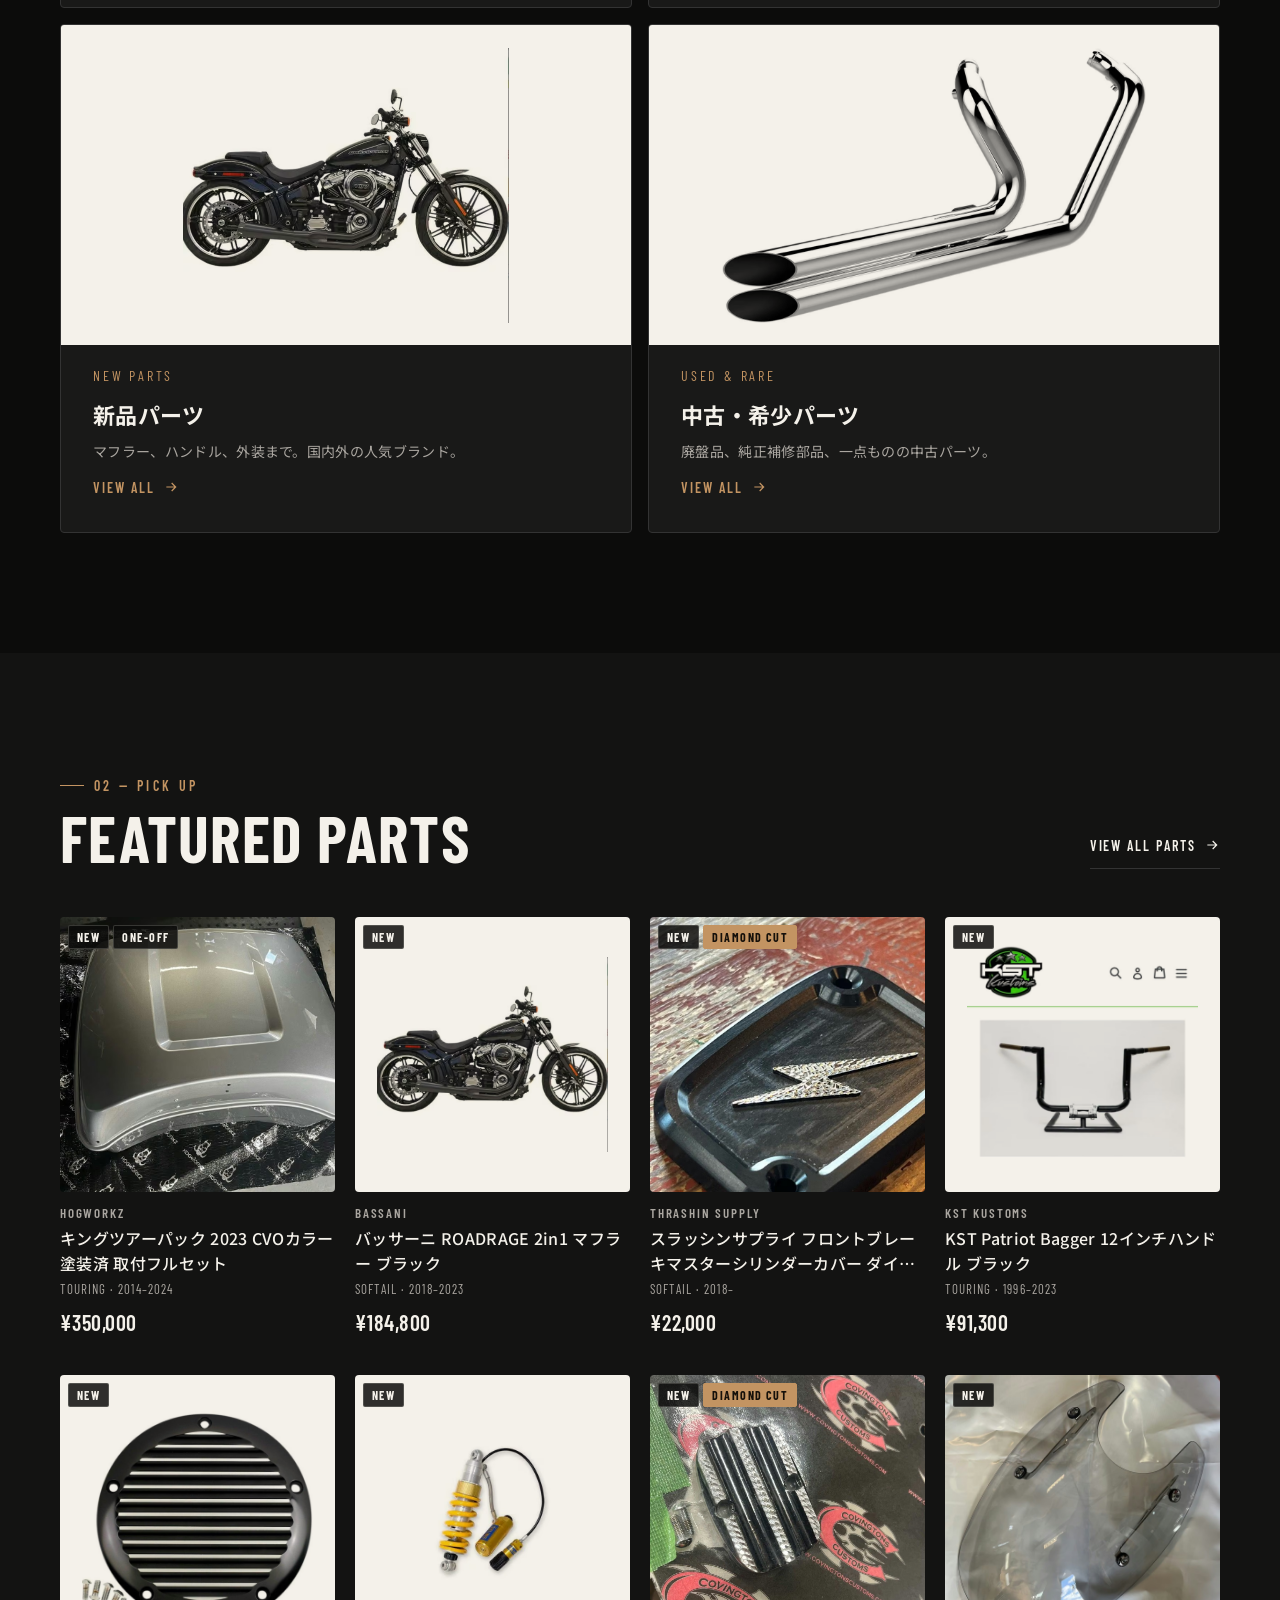
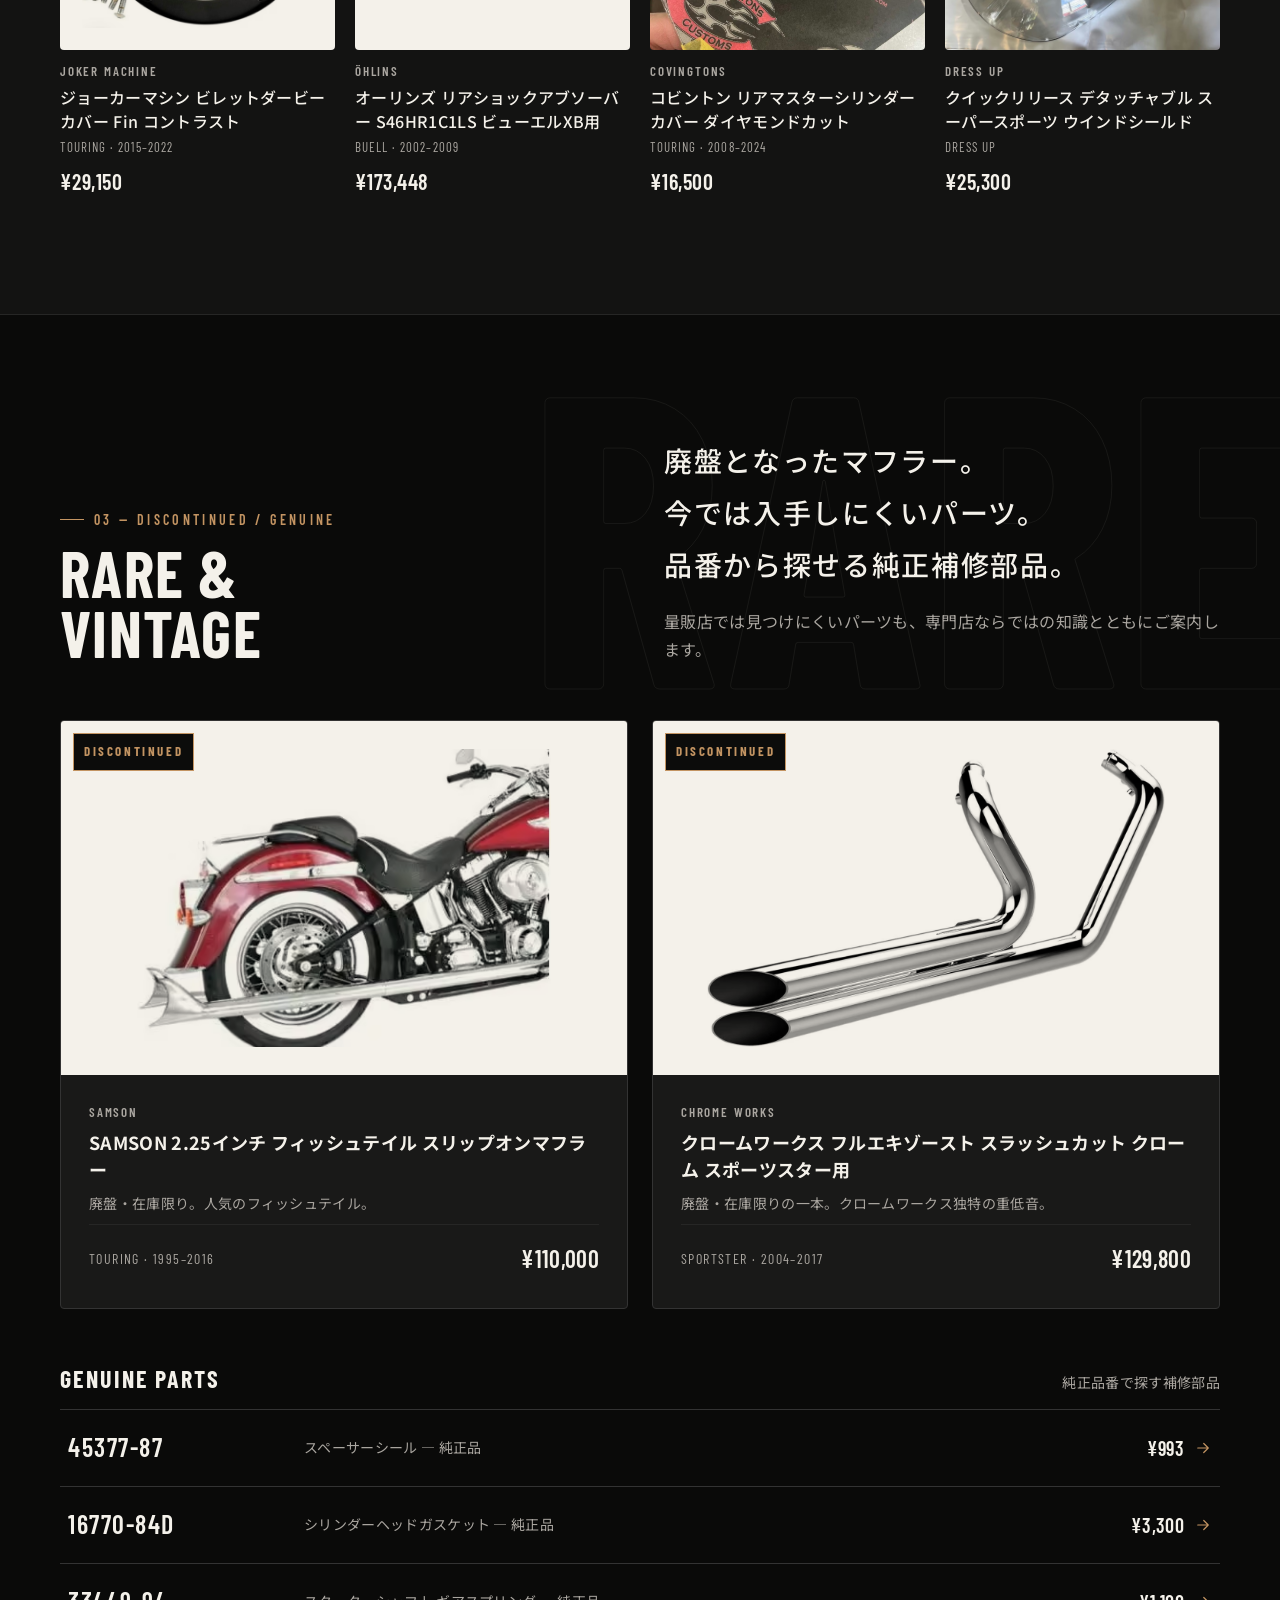
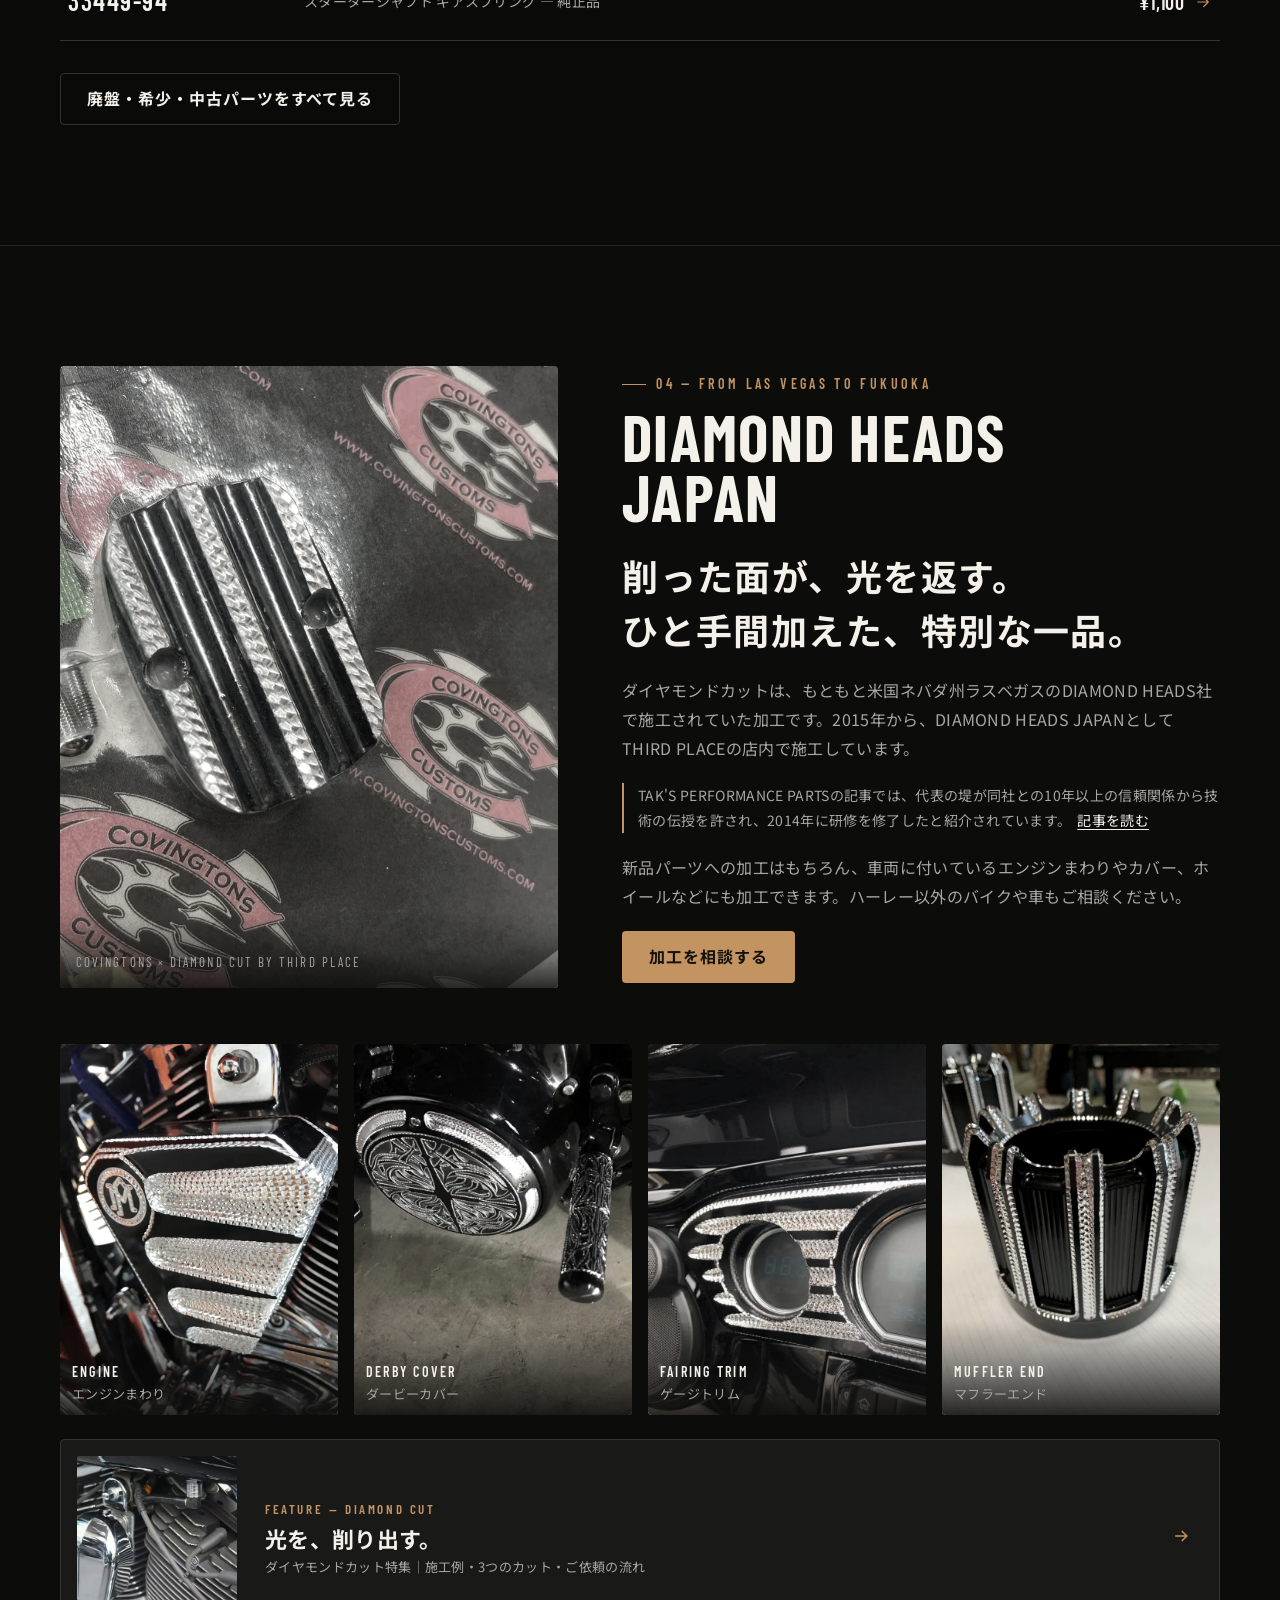
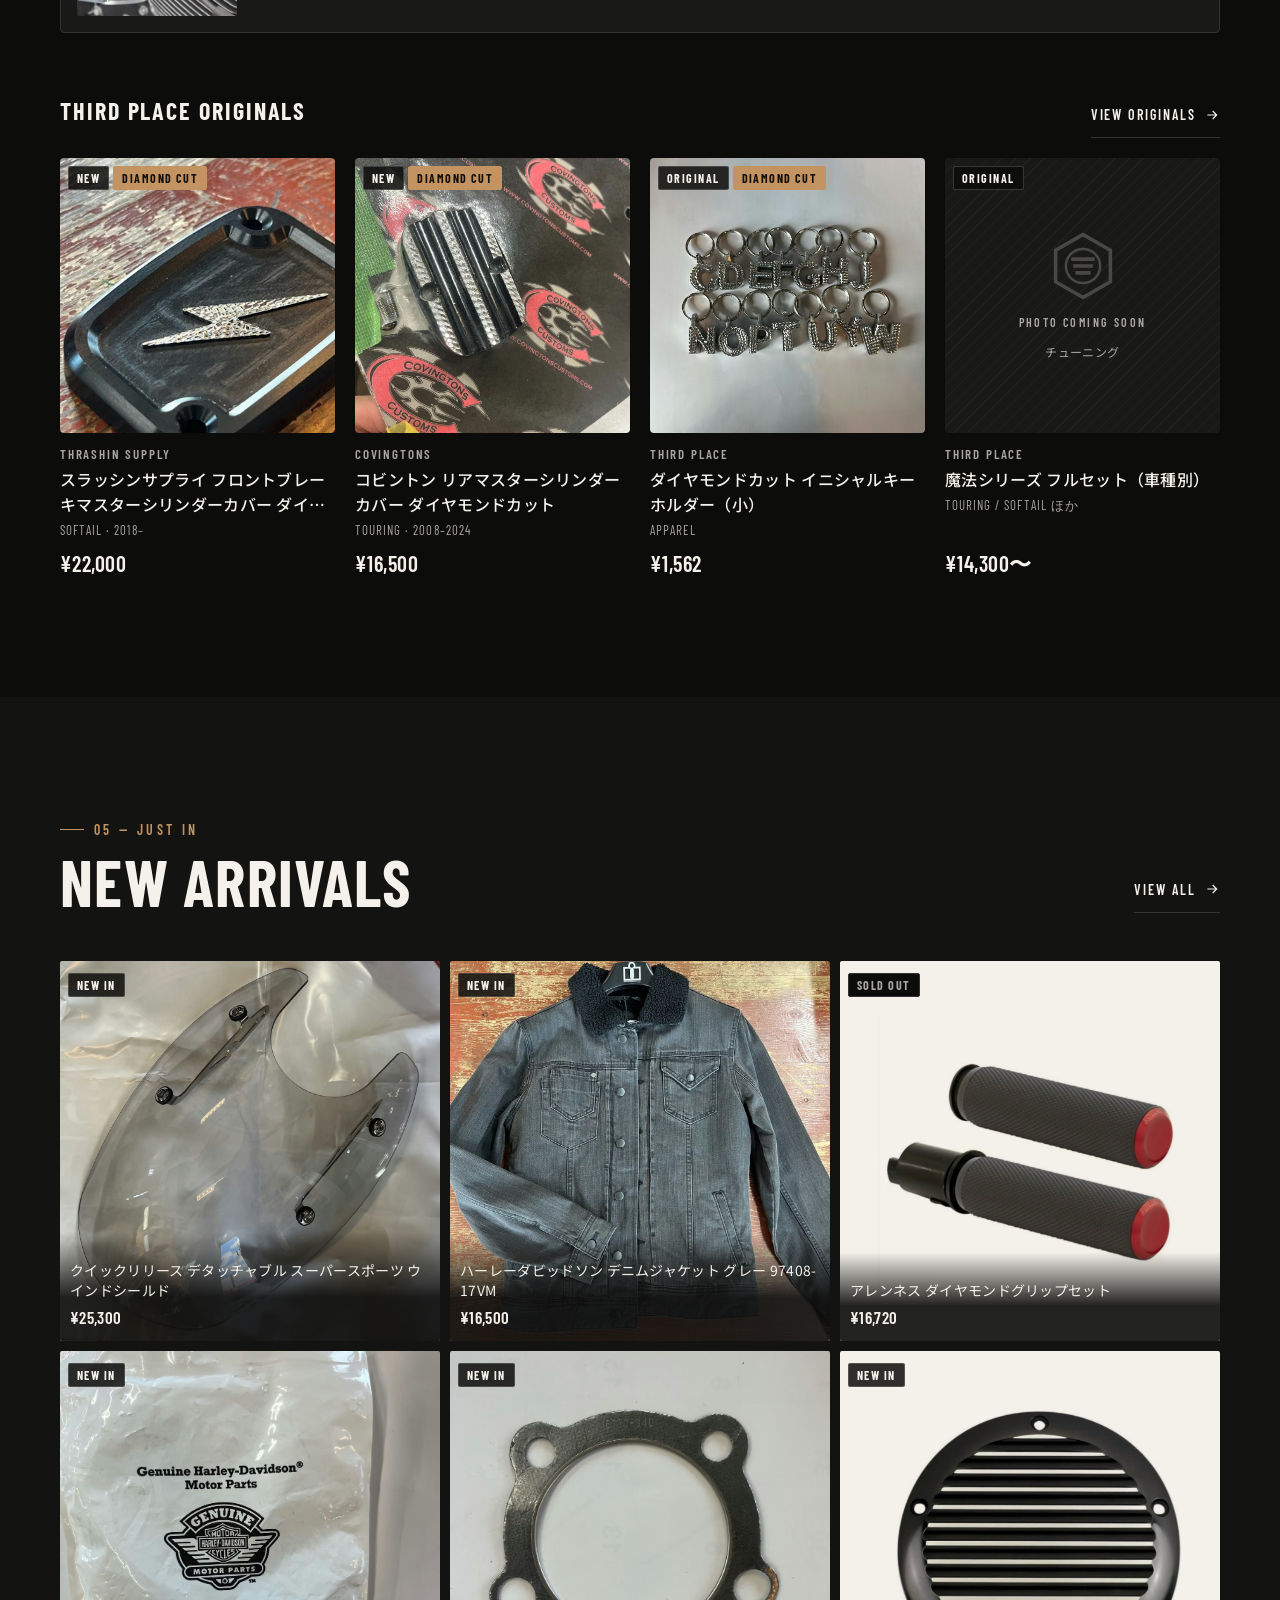
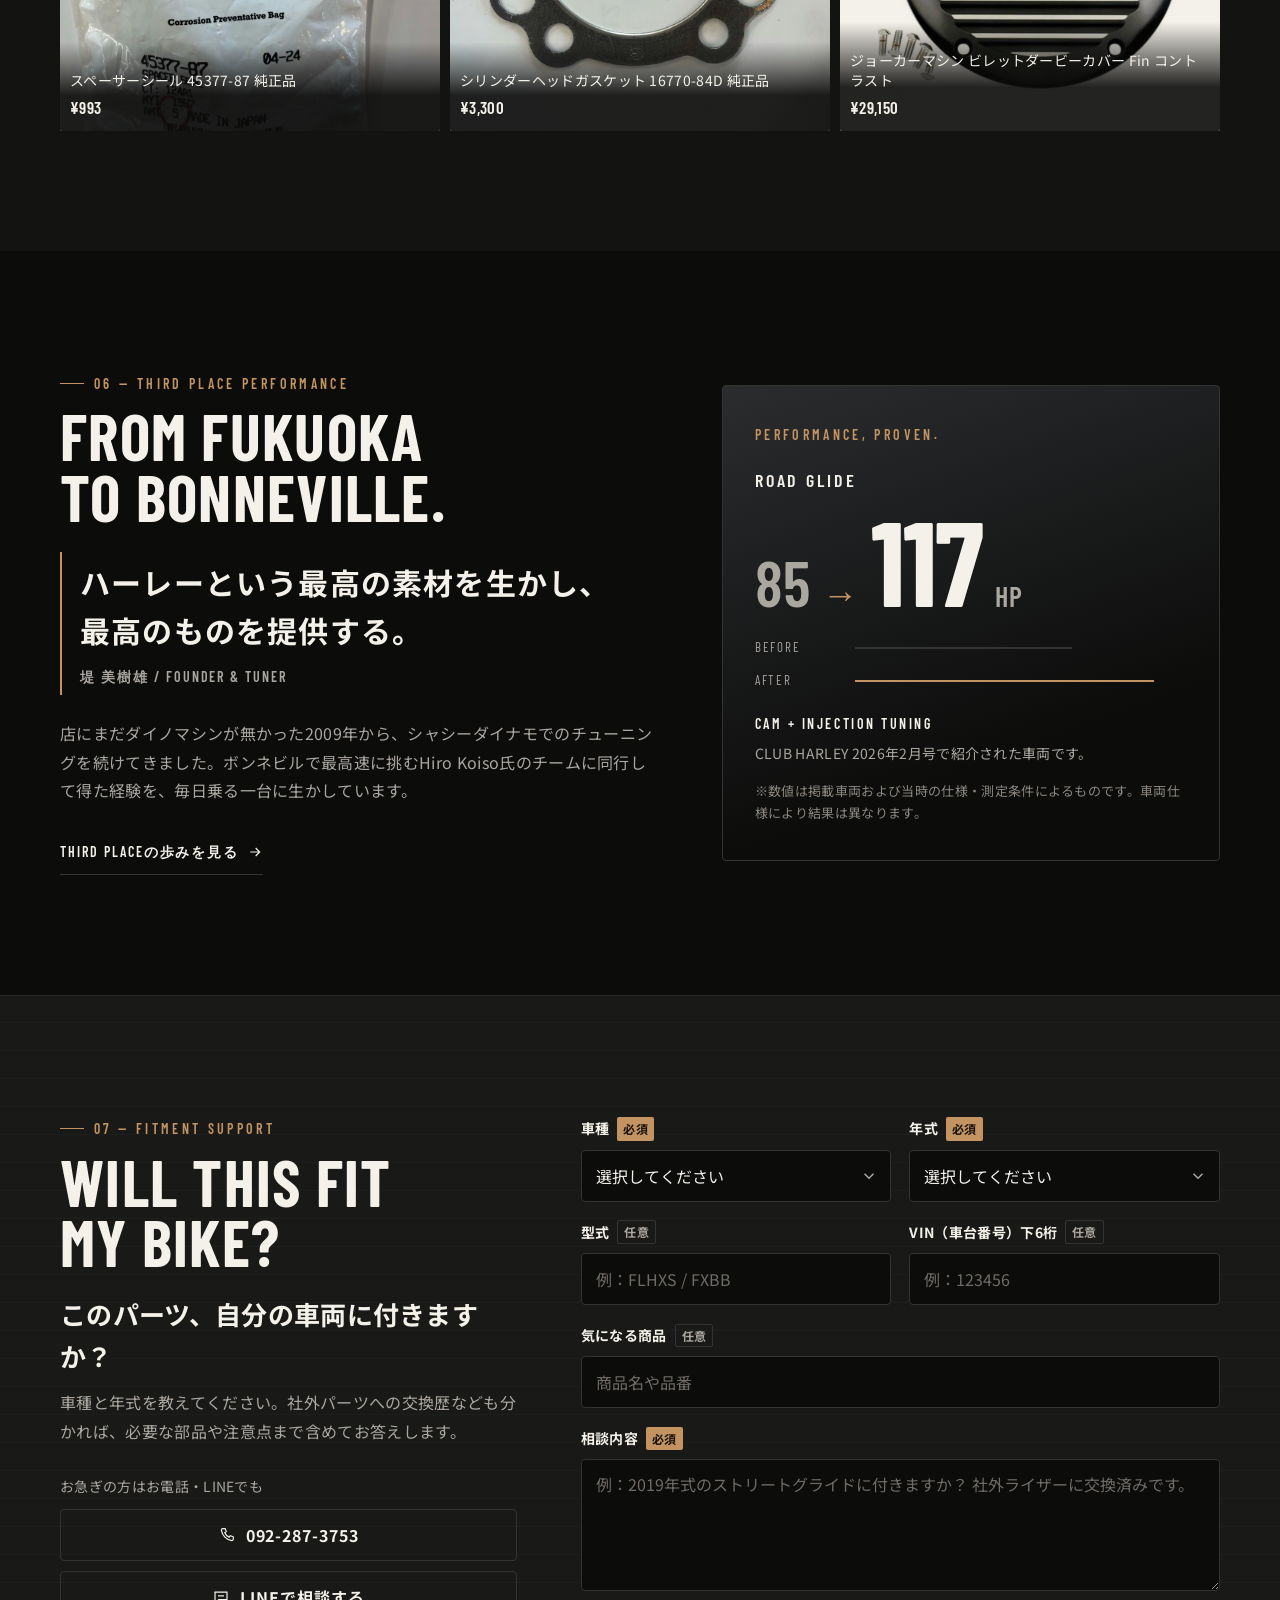
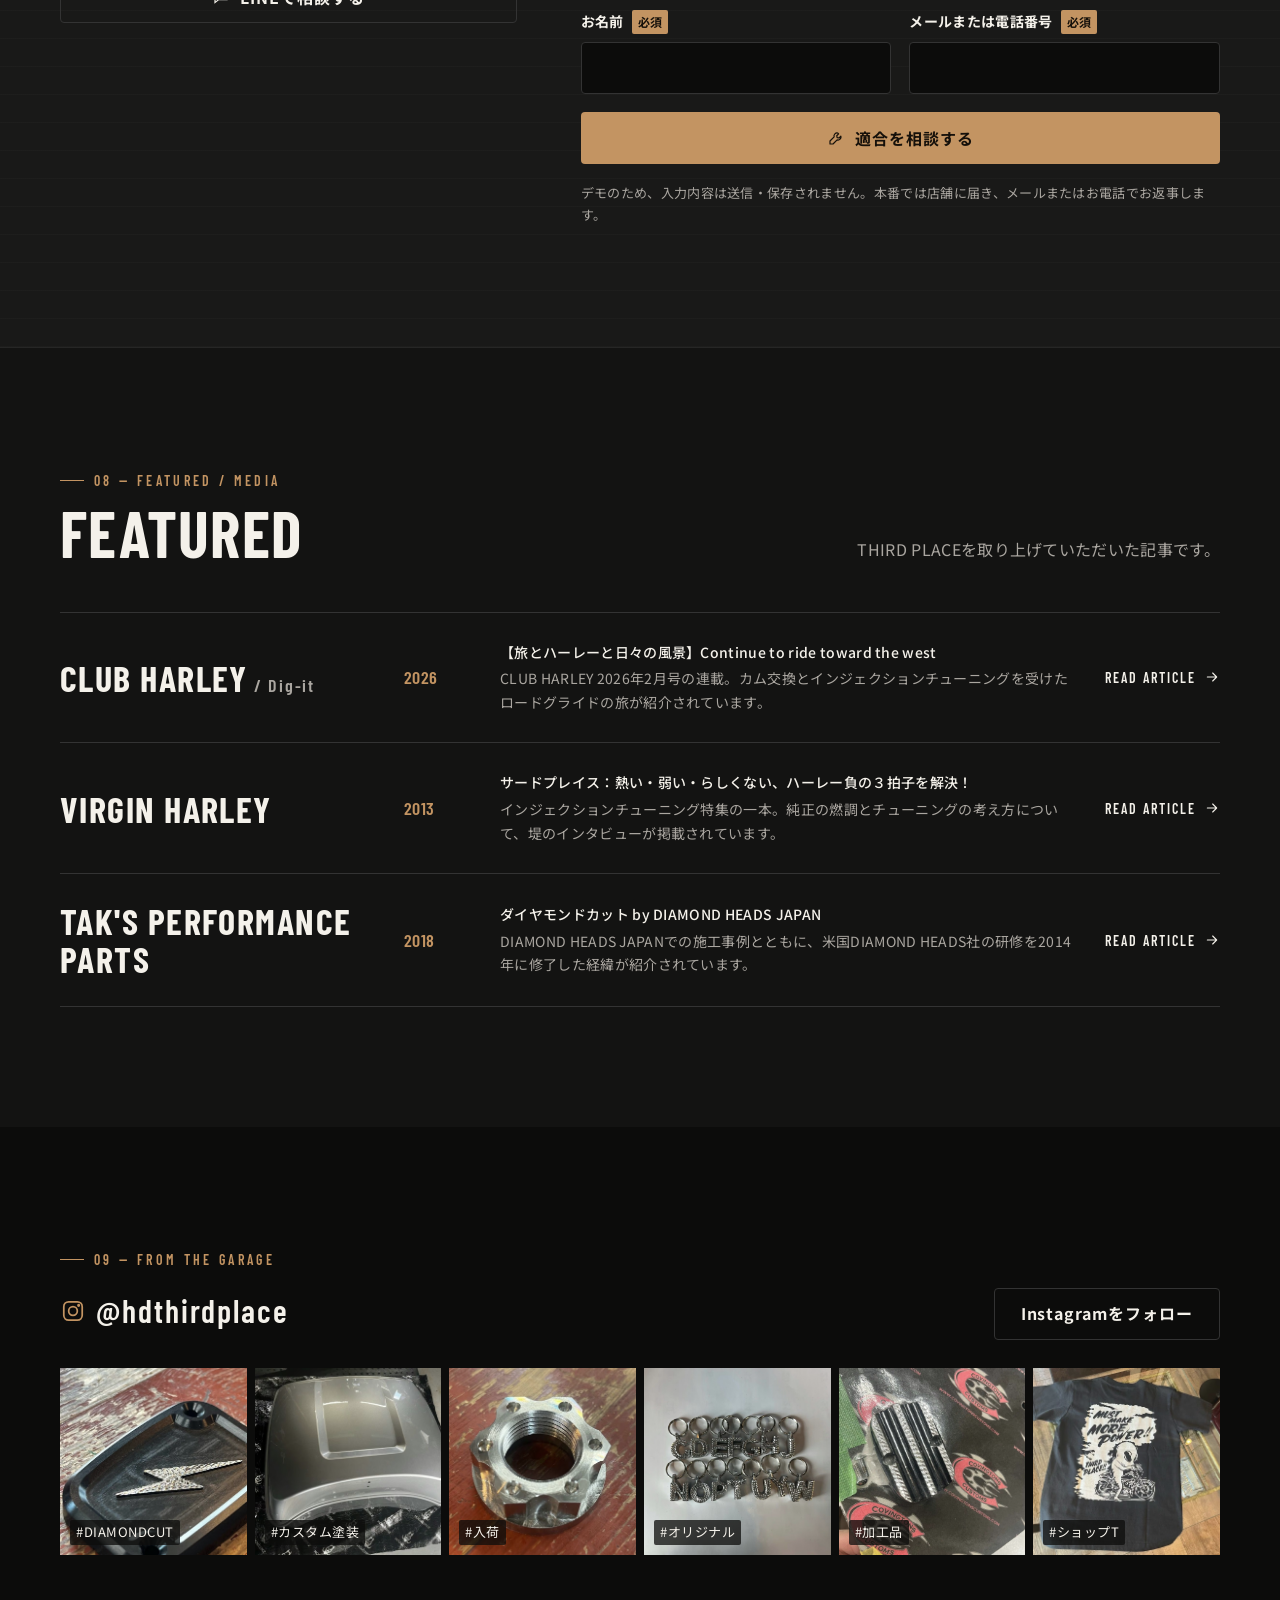
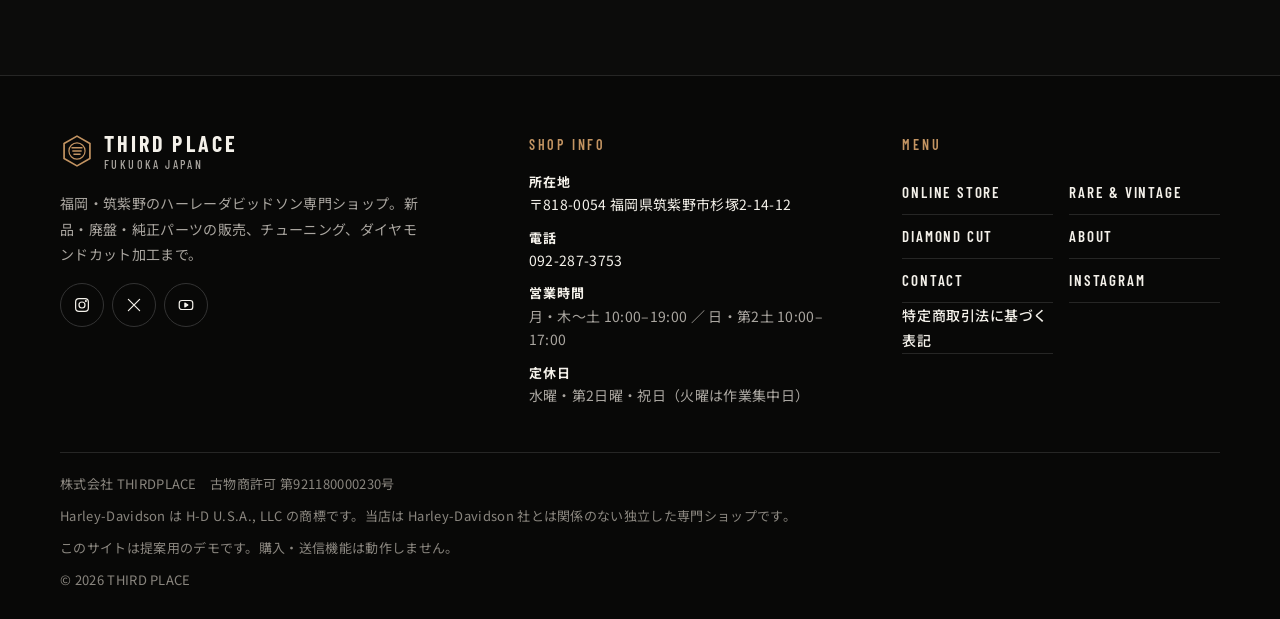
==== commit b34672e4: "DIAMOND HEADS JAPAN／ダイヤモンドカット特集ページを追加（diamond-heads/） - 技術紹介・施工事例ギャラリー・受注導線を1ページに統合（HERO、WHAT IS、BEF" ====
--- a/index.html
+++ b/index.html
@@ -194,6 +194,11 @@
         </div>
 
         <div class="dhj-gallery" data-render="dhj-gallery" role="group" aria-label="ダイヤモンドカット施工例"></div>
+        <a class="dh-feature reveal" href="diamond-heads/">
+          <span class="dh-feature__media"><picture><source type="image/avif" srcset="assets/diamond-heads/hero-sm.avif"><source type="image/webp" srcset="assets/diamond-heads/hero-sm.webp"><img src="assets/diamond-heads/hero-sm.jpg" alt="" width="560" height="373" loading="lazy" decoding="async"></picture></span>
+          <span><span class="dh-feature__label">FEATURE — DIAMOND CUT</span><b>光を、削り出す。</b><span class="sub">ダイヤモンドカット特集｜施工例・3つのカット・ご依頼の流れ</span></span>
+          <svg viewBox="0 0 24 24" fill="none" stroke="currentColor" stroke-width="1.8" aria-hidden="true"><path d="M5 12h14M13 6l6 6-6 6"/></svg>
+        </a>
 
         <div class="dc__products">
           <div class="dc__products-head reveal">
--- a/css/style.css
+++ b/css/style.css
@@ -17,6 +17,7 @@
   --accent-ink: #15100a;      /* text on accent */
   --plate: #f4f1ea;           /* light plate behind white-background product photos */
   --gunmetal: #2a2c2e;        /* metal tone for DIAMOND HEADS / performance blocks */
+  --silver: #c8cacc;          /* aluminium tone, DIAMOND HEADS page details only */
   --overlay: rgba(12, 12, 11, 0.72);
 
   --font-en: "Barlow Condensed", "Arial Narrow", "Helvetica Neue", Arial, sans-serif;
@@ -174,6 +175,11 @@
   .gnav a:hover, .gnav a[aria-current="page"] { border-color: var(--accent); }
   .menu-toggle { display: none; }
   .header-cta { display: inline-flex; min-height: 42px; padding: 0 18px; font-size: var(--fs-sm); margin-left: 10px; }
+  .gnav a { white-space: nowrap; }
+}
+@media (min-width: 900px) and (max-width: 1199.98px) {
+  .gnav { gap: 20px; margin-left: 24px; }
+  .header-cta { display: none; }
 }
 
 /* ---------- Mobile menu ---------- */
@@ -891,6 +897,163 @@
 .toast.is-shown { transform: translate(-50%, 0); opacity: 1; visibility: visible; transition: transform .3s var(--ease), opacity .3s; }
 .has-sticky-buy .toast { bottom: calc(88px + env(safe-area-inset-bottom)); }
 
+/* ---------- DIAMOND HEADS JAPAN page (diamond-heads/) ---------- */
+.hero--full .hero__media img { object-position: 50% 50%; }
+.dh-hero__jp { display: block; font-family: var(--font-jp); font-weight: 700; font-size: clamp(2.25rem, 10.5vw, 4.75rem); line-height: 1.25; letter-spacing: 0.04em; text-transform: none; }
+@media (min-width: 900px) {
+  .hero--full .hero__media { inset: 0; }
+  .hero--full::before {
+    background:
+      linear-gradient(90deg, var(--bg) 0%, rgba(12,12,11,0.9) 30%, rgba(12,12,11,0.35) 62%, rgba(12,12,11,0.15) 100%),
+      linear-gradient(180deg, transparent 70%, var(--bg) 100%);
+  }
+}
+.dh-crumb { padding-top: 16px; }
+.dh-lead { font-size: clamp(1.25rem, 5vw, 1.75rem); font-weight: 700; line-height: 1.6; letter-spacing: 0.04em; margin-bottom: 16px; word-break: keep-all; overflow-wrap: anywhere; }
+.dh-text { color: #d6d2ca; }
+.dh-text + .dh-text { margin-top: 12px; }
+.dh-text--sub { color: var(--sub); font-size: var(--fs-sm); }
+.dh-note { margin-top: 24px; color: var(--sub); font-size: var(--fs-xs); line-height: 1.8; max-width: 56em; }
+.dh-more { margin-top: 28px; }
+
+.dh-what { display: grid; gap: 32px; }
+.dh-what__media { position: relative; margin: 0; aspect-ratio: 3 / 2; overflow: hidden; border-radius: var(--radius); background: var(--gunmetal); }
+.dh-what__media img { width: 100%; height: 100%; object-fit: cover; }
+.dh-statements { display: grid; gap: 2px; margin-top: 28px; padding-left: 16px; border-left: 1px solid var(--silver); }
+.dh-statements li { font-size: var(--fs-md); font-weight: 700; letter-spacing: 0.08em; color: var(--silver); }
+.dh-statements li:last-child { color: var(--text); }
+@media (min-width: 900px) { .dh-what { grid-template-columns: 5fr 6fr; gap: 64px; align-items: center; } }
+
+.dh-ba { display: grid; grid-template-columns: 1fr 1fr; gap: 8px; max-width: 880px; }
+.dh-ba__item { position: relative; margin: 0; aspect-ratio: 1 / 1; overflow: hidden; border-radius: var(--radius); background: var(--gunmetal); }
+.dh-ba__item img { width: 100%; height: 100%; object-fit: cover; }
+.dh-ba__item figcaption {
+  position: absolute; left: 0; right: 0; bottom: 0; z-index: 2; padding: 32px 12px 10px;
+  background: linear-gradient(180deg, transparent, rgba(12,12,11,0.85)); font-size: var(--fs-xs); color: var(--sub);
+  display: flex; flex-direction: column;
+}
+.dh-ba__item figcaption .en { font-weight: 700; font-size: var(--fs-md); letter-spacing: 0.2em; color: var(--text); }
+.dh-ba__item--after { outline: 1px solid var(--silver); outline-offset: -1px; }
+@media (min-width: 900px) { .dh-ba { gap: 16px; } }
+
+.dh-cuts { display: grid; gap: 24px; }
+.dh-cut__media { position: relative; margin: 0; aspect-ratio: 3 / 4; overflow: hidden; border-radius: var(--radius); background: var(--gunmetal); }
+.dh-cut__media img { width: 100%; height: 100%; object-fit: cover; transition: transform .8s var(--ease); }
+.dh-cut__body { padding-top: 16px; display: grid; grid-template-columns: 40px minmax(0, 1fr); column-gap: 12px; }
+.dh-cut__num { font-family: var(--font-en); font-weight: 600; color: var(--silver); font-size: var(--fs-md); letter-spacing: 0.1em; line-height: 1.5; }
+.dh-cut__body h3 { font-size: var(--fs-md); line-height: 1.5; }
+.dh-cut__body h3 .en { display: block; font-size: var(--fs-sm); letter-spacing: 0.2em; color: var(--sub); }
+.dh-cut__body p { grid-column: 2; color: var(--sub); font-size: var(--fs-sm); margin-top: 6px; }
+@media (hover: hover) { .dh-cut:hover .dh-cut__media img { transform: scale(1.03); } }
+@media (min-width: 600px) { .dh-cuts { grid-template-columns: repeat(3, minmax(0, 1fr)); gap: 16px; } }
+@media (min-width: 900px) { .dh-cuts { gap: 24px; } }
+
+.dh-cats { display: grid; grid-template-columns: repeat(2, minmax(0, 1fr)); gap: 8px; }
+.dh-cat { aspect-ratio: 1 / 1; }
+@media (min-width: 600px) { .dh-cats { grid-template-columns: repeat(4, minmax(0, 1fr)); } }
+@media (min-width: 900px) { .dh-cats { gap: 16px; } }
+
+.dh-engine { background: #0a0a09; border-block: 1px solid var(--border-soft); }
+.dh-engine__grid { display: grid; grid-template-columns: 1fr 1fr; gap: 8px; }
+.dh-engine__main { position: relative; grid-column: 1 / -1; margin: 0; aspect-ratio: 4 / 3; overflow: hidden; border-radius: var(--radius); background: var(--gunmetal); }
+.dh-engine__copy { grid-column: 1 / -1; padding: 28px 0 20px; display: flex; flex-direction: column; gap: 4px; }
+.dh-engine__copy .h2 { margin: 10px 0 20px; }
+.dh-engine__sub { position: relative; margin: 0; aspect-ratio: 3 / 4; overflow: hidden; border-radius: var(--radius); background: var(--gunmetal); }
+.dh-engine__main img, .dh-engine__sub img { width: 100%; height: 100%; object-fit: cover; }
+@media (min-width: 900px) {
+  .dh-engine__grid { grid-template-columns: 7fr 2.5fr 2.5fr; grid-template-rows: auto auto; gap: 16px; }
+  .dh-engine__main { grid-column: 1; grid-row: 1 / 3; aspect-ratio: auto; min-height: 560px; }
+  .dh-engine__copy { grid-column: 2 / 4; padding: 0 0 8px 24px; justify-content: flex-end; }
+  .dh-engine__sub { grid-row: 2; }
+}
+
+.dh-gallery { display: grid; grid-template-columns: repeat(2, minmax(0, 1fr)); gap: 8px; }
+.dh-gallery__btn { position: relative; display: block; width: 100%; aspect-ratio: 4 / 5; padding: 0; border: 0; border-radius: var(--radius); overflow: hidden; background: var(--gunmetal); cursor: zoom-in; }
+.dh-gallery__btn img { width: 100%; height: 100%; object-fit: cover; transition: transform .8s var(--ease); }
+.dh-gallery__cap {
+  position: absolute; left: 0; right: 0; bottom: 0; padding: 32px 10px 10px; text-align: left;
+  background: linear-gradient(180deg, transparent, rgba(12,12,11,0.85)); color: var(--sub); font-size: var(--fs-xs); line-height: 1.5;
+  display: flex; flex-direction: column;
+}
+.dh-gallery__cap .en { color: var(--silver); font-weight: 600; letter-spacing: 0.16em; font-size: 0.75rem; }
+@media (hover: hover) { .dh-gallery__btn:hover img { transform: scale(1.04); } }
+@media (min-width: 600px) { .dh-gallery { grid-template-columns: repeat(3, minmax(0, 1fr)); } }
+@media (min-width: 900px) { .dh-gallery { gap: 16px; } .dh-gallery__cap { padding: 40px 16px 14px; font-size: var(--fs-sm); } }
+
+.dh-lightbox { width: 100%; max-width: 100%; height: 100%; max-height: 100%; margin: 0; padding: 0; border: 0; background: rgba(8,8,7,0.96); color: var(--text); }
+.dh-lightbox::backdrop { background: rgba(0,0,0,0.6); }
+.dh-lightbox[open] { display: flex; align-items: center; justify-content: center; }
+.dh-lightbox__figure { margin: 0; padding: 64px 16px 24px; max-width: 100%; max-height: 100%; display: flex; flex-direction: column; align-items: center; gap: 12px; }
+.dh-lightbox__figure img { max-width: min(92vw, 960px); max-height: calc(100svh - 150px); width: auto; height: auto; object-fit: contain; border-radius: var(--radius); }
+.dh-lightbox__figure figcaption { color: var(--sub); font-size: var(--fs-sm); text-align: center; }
+.dh-lightbox__close { position: absolute; top: calc(10px + env(safe-area-inset-top)); right: 10px; }
+.dh-lightbox__nav { position: absolute; top: 50%; transform: translateY(-50%); background: rgba(12,12,11,0.6); border-radius: 50%; }
+.dh-lightbox__nav--prev { left: 8px; }
+.dh-lightbox__nav--next { right: 8px; }
+
+.dh-brand { display: grid; gap: 24px; }
+.dh-brand .h2 { margin-top: 10px; }
+@media (min-width: 900px) { .dh-brand { grid-template-columns: 5fr 6fr; gap: 64px; } }
+
+.dh-other { border-block: 1px solid var(--border-soft); background: var(--bg-2); padding-block: 28px; }
+.dh-other__inner { display: grid; grid-template-columns: 88px minmax(0, 1fr); gap: 16px; align-items: center; }
+.dh-other__media { position: relative; margin: 0; aspect-ratio: 3 / 4; overflow: hidden; border-radius: var(--radius); background: var(--gunmetal); }
+.dh-other__media img { width: 100%; height: 100%; object-fit: cover; }
+.dh-other__title { font-weight: 700; font-size: 1.5rem; letter-spacing: 0.08em; line-height: 1.2; margin-bottom: 6px; }
+.dh-other p { color: var(--sub); font-size: var(--fs-sm); }
+@media (min-width: 900px) { .dh-other__inner { grid-template-columns: 120px minmax(0, 1fr); gap: 32px; max-width: 880px; } }
+
+.dh-flow { display: grid; border-top: 1px solid var(--border); }
+.dh-flow__step { display: grid; grid-template-columns: 48px minmax(0, 1fr); gap: 12px; padding: 18px 0; border-bottom: 1px solid var(--border-soft); }
+.dh-flow__num { font-family: var(--font-en); font-weight: 700; font-size: 1.5rem; color: var(--silver); line-height: 1.3; }
+.dh-flow__step .en { display: block; font-weight: 600; font-size: var(--fs-xs); letter-spacing: 0.2em; color: var(--sub); }
+.dh-flow__step h3 { font-size: var(--fs-md); line-height: 1.5; }
+.dh-flow__step p { color: var(--sub); font-size: var(--fs-sm); margin-top: 4px; }
+@media (min-width: 900px) {
+  .dh-flow { grid-template-columns: repeat(5, minmax(0, 1fr)); border-top: 0; }
+  .dh-flow__step { grid-template-columns: 1fr; padding: 24px 20px 0 0; border-bottom: 0; border-top: 1px solid var(--silver); }
+  .dh-flow__step + .dh-flow__step { padding-left: 20px; }
+}
+
+.dh-faq { display: grid; gap: 24px; }
+.dh-faq__list { border-top: 1px solid var(--border); }
+.dh-faq__item { border-bottom: 1px solid var(--border-soft); }
+.dh-faq__item summary {
+  list-style: none; cursor: pointer; display: grid; grid-template-columns: 28px minmax(0, 1fr) 20px; gap: 8px; align-items: start;
+  padding: 18px 0; font-weight: 700; line-height: 1.6;
+}
+.dh-faq__item summary::-webkit-details-marker { display: none; }
+.dh-faq__item summary::before { content: "Q"; font-family: var(--font-en); color: var(--silver); font-size: 1.125rem; line-height: 1.5; }
+.dh-faq__item summary::after { content: "+"; font-family: var(--font-en); color: var(--sub); font-size: 1.25rem; line-height: 1.3; text-align: right; transition: transform .25s var(--ease); }
+.dh-faq__item[open] summary::after { transform: rotate(45deg); }
+.dh-faq__item p { padding: 0 0 20px 36px; color: var(--sub); font-size: var(--fs-sm); line-height: 1.9; }
+@media (min-width: 900px) { .dh-faq { grid-template-columns: 4fr 8fr; gap: 64px; } }
+
+.dh-cta { position: relative; isolation: isolate; overflow: hidden; padding-block: 120px; }
+.dh-cta__media { position: absolute; inset: 0; z-index: -2; }
+.dh-cta__media img { width: 100%; height: 100%; object-fit: cover; }
+.dh-cta::before { content: ""; position: absolute; inset: 0; z-index: -1; background: linear-gradient(180deg, rgba(12,12,11,0.75), rgba(12,12,11,0.88)); }
+.dh-cta__inner { display: flex; flex-direction: column; gap: 16px; }
+.dh-cta__text { color: #e2ded6; max-width: 34em; word-break: keep-all; overflow-wrap: anywhere; }
+.dh-cta__buttons { display: grid; gap: 12px; margin-top: 8px; }
+.dh-cta__info { color: var(--sub); font-size: var(--fs-xs); }
+@media (min-width: 600px) { .dh-cta__buttons { grid-template-columns: auto auto; justify-content: start; } }
+@media (min-width: 900px) { .dh-cta { padding-block: 160px; } }
+
+.dh-sticky { grid-template-columns: minmax(0, 1fr) auto auto; }
+.dh-sticky .sticky-buy__price { font-size: 1.125rem; letter-spacing: 0.1em; }
+
+/* TOP: link card to the DIAMOND HEADS page */
+.dh-feature { display: grid; grid-template-columns: 96px minmax(0, 1fr) auto; gap: 16px; align-items: center; margin-top: 16px; padding: 12px; border: 1px solid var(--border); border-radius: var(--radius); background: var(--surface); transition: border-color .25s var(--ease); }
+.dh-feature__media { position: relative; aspect-ratio: 1 / 1; overflow: hidden; border-radius: 2px; background: var(--gunmetal); }
+.dh-feature__media img { width: 100%; height: 100%; object-fit: cover; }
+.dh-feature__label { font-family: var(--font-en); font-weight: 600; letter-spacing: 0.2em; font-size: var(--fs-xs); color: var(--accent); }
+.dh-feature b { display: block; font-size: var(--fs-md); line-height: 1.5; }
+.dh-feature span.sub { display: block; color: var(--sub); font-size: var(--fs-xs); }
+.dh-feature svg { width: 20px; height: 20px; color: var(--accent); }
+@media (hover: hover) { .dh-feature:hover { border-color: var(--accent); } }
+@media (min-width: 900px) { .dh-feature { grid-template-columns: 160px minmax(0, 1fr) auto; gap: 28px; padding: 16px 28px 16px 16px; margin-top: 24px; } .dh-feature b { font-size: var(--fs-lg); } }
+
 /* ---------- Motion ---------- */
 .sheen { isolation: isolate; }
 .sheen::after {
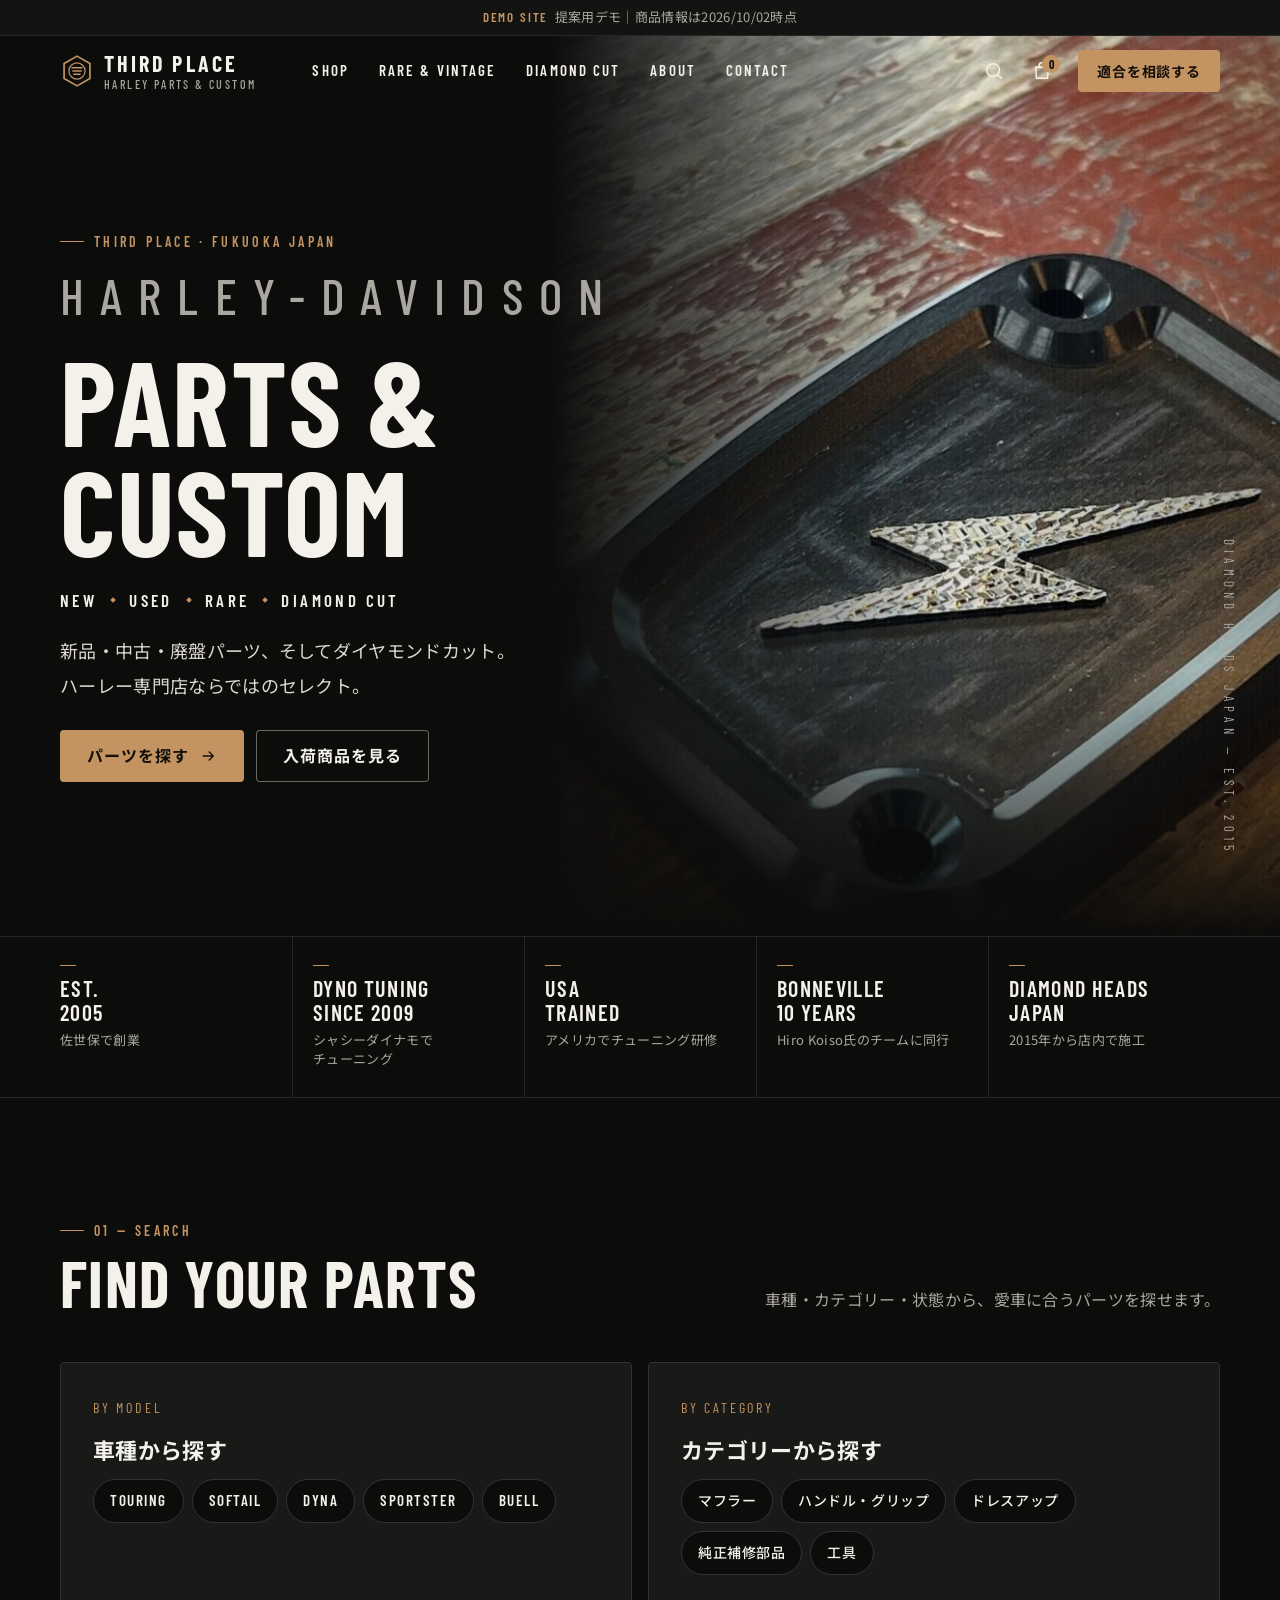
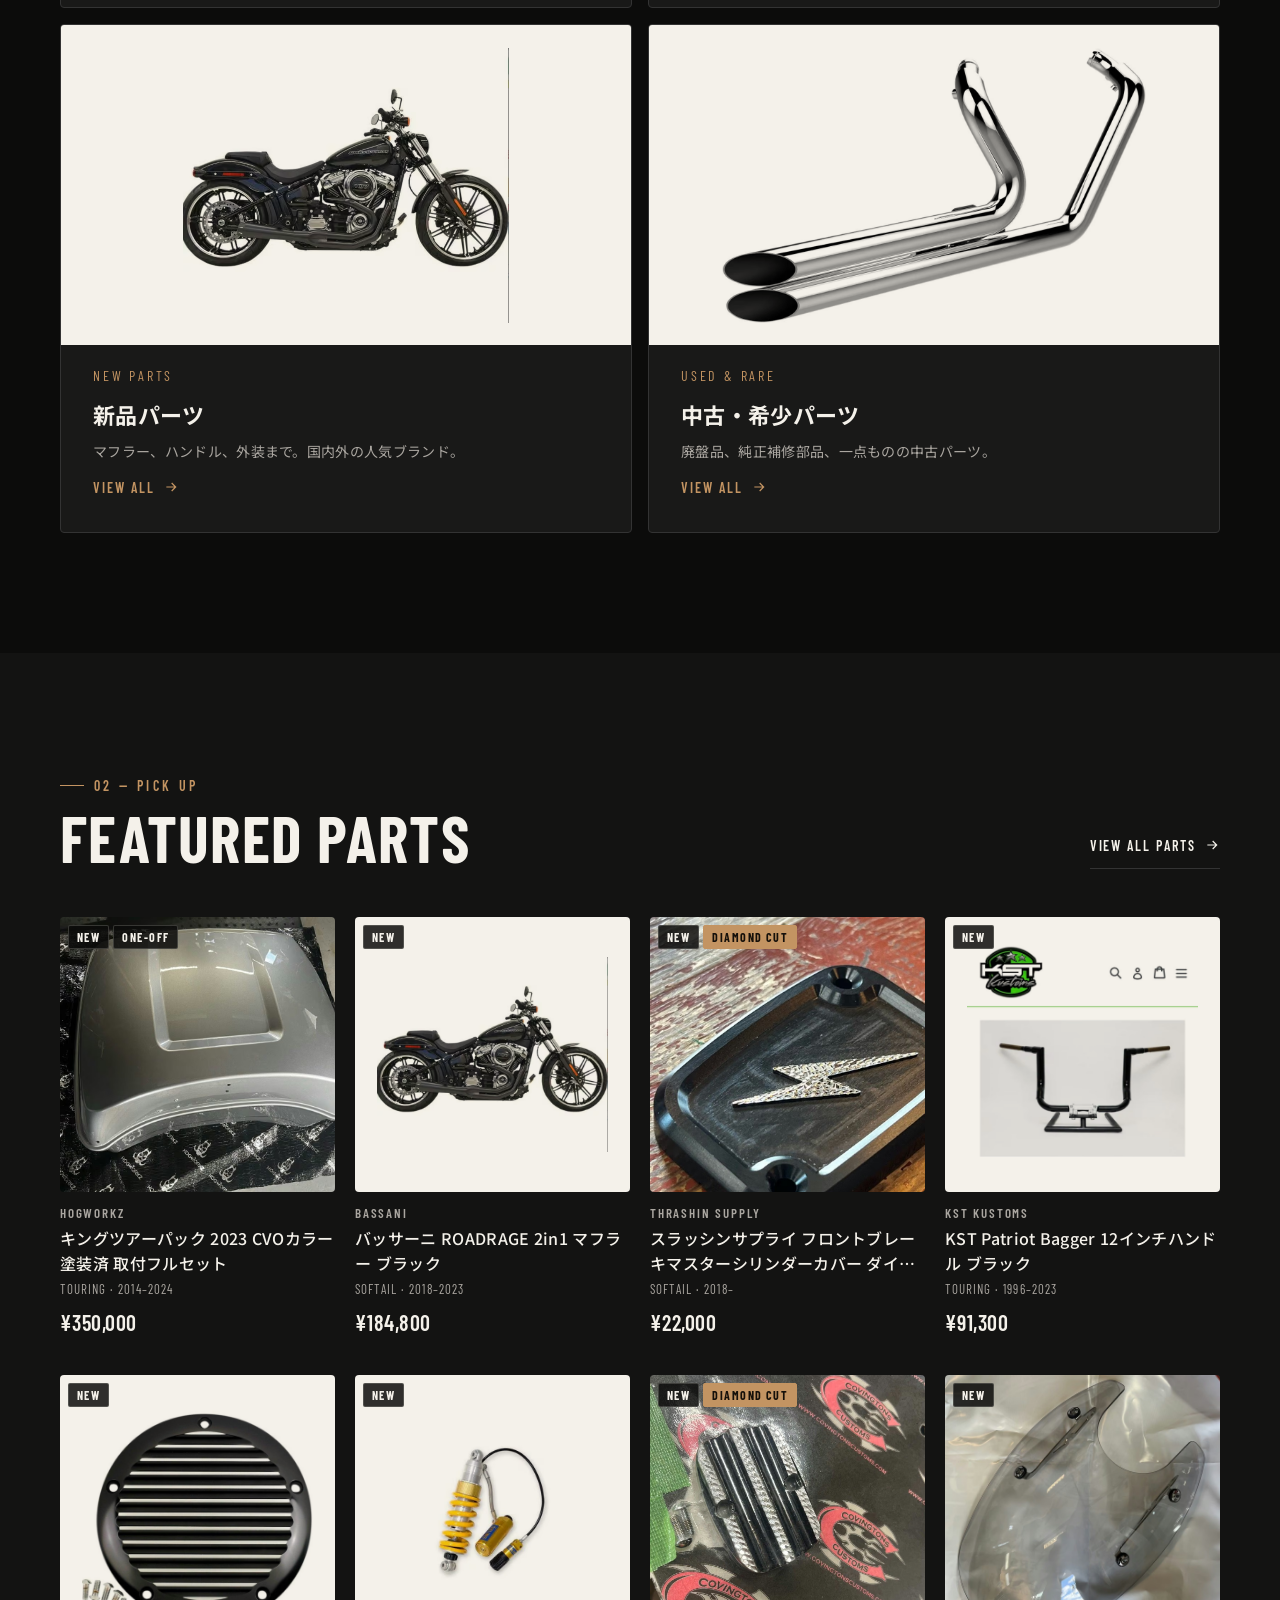
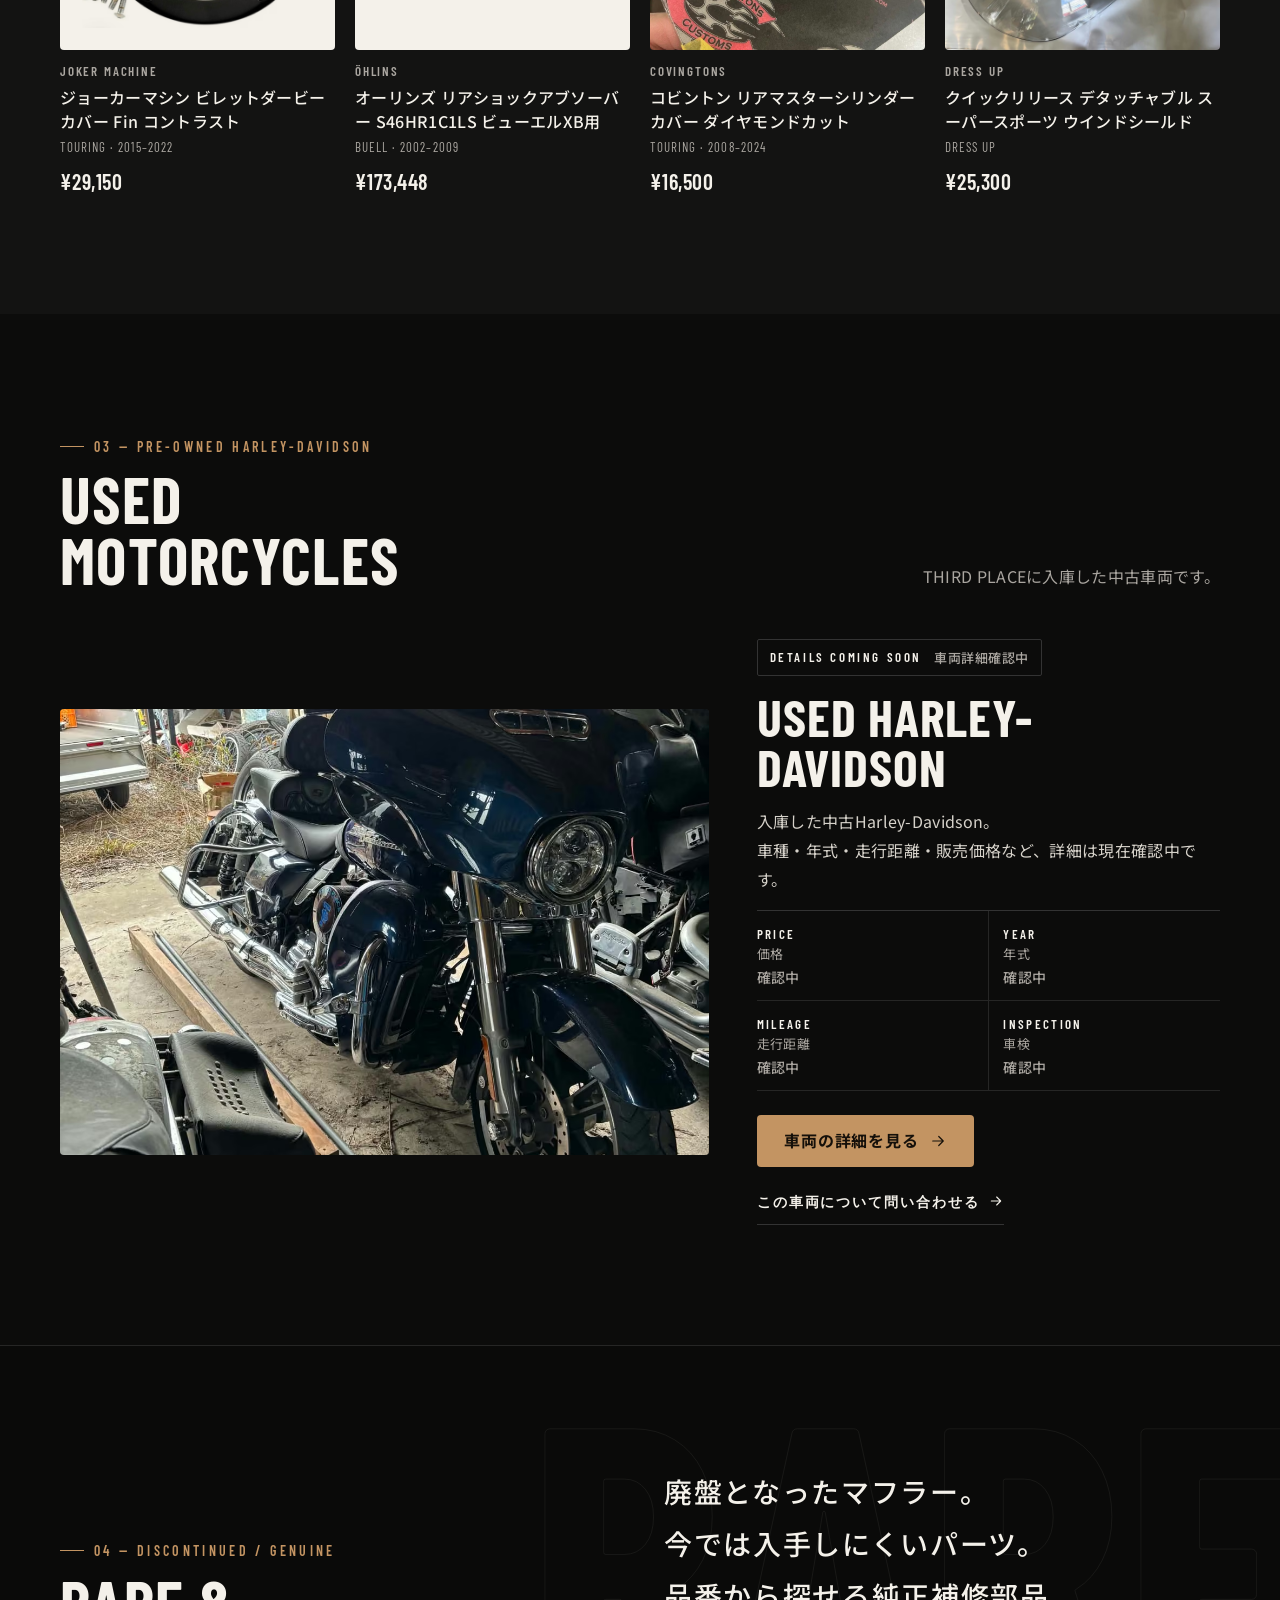
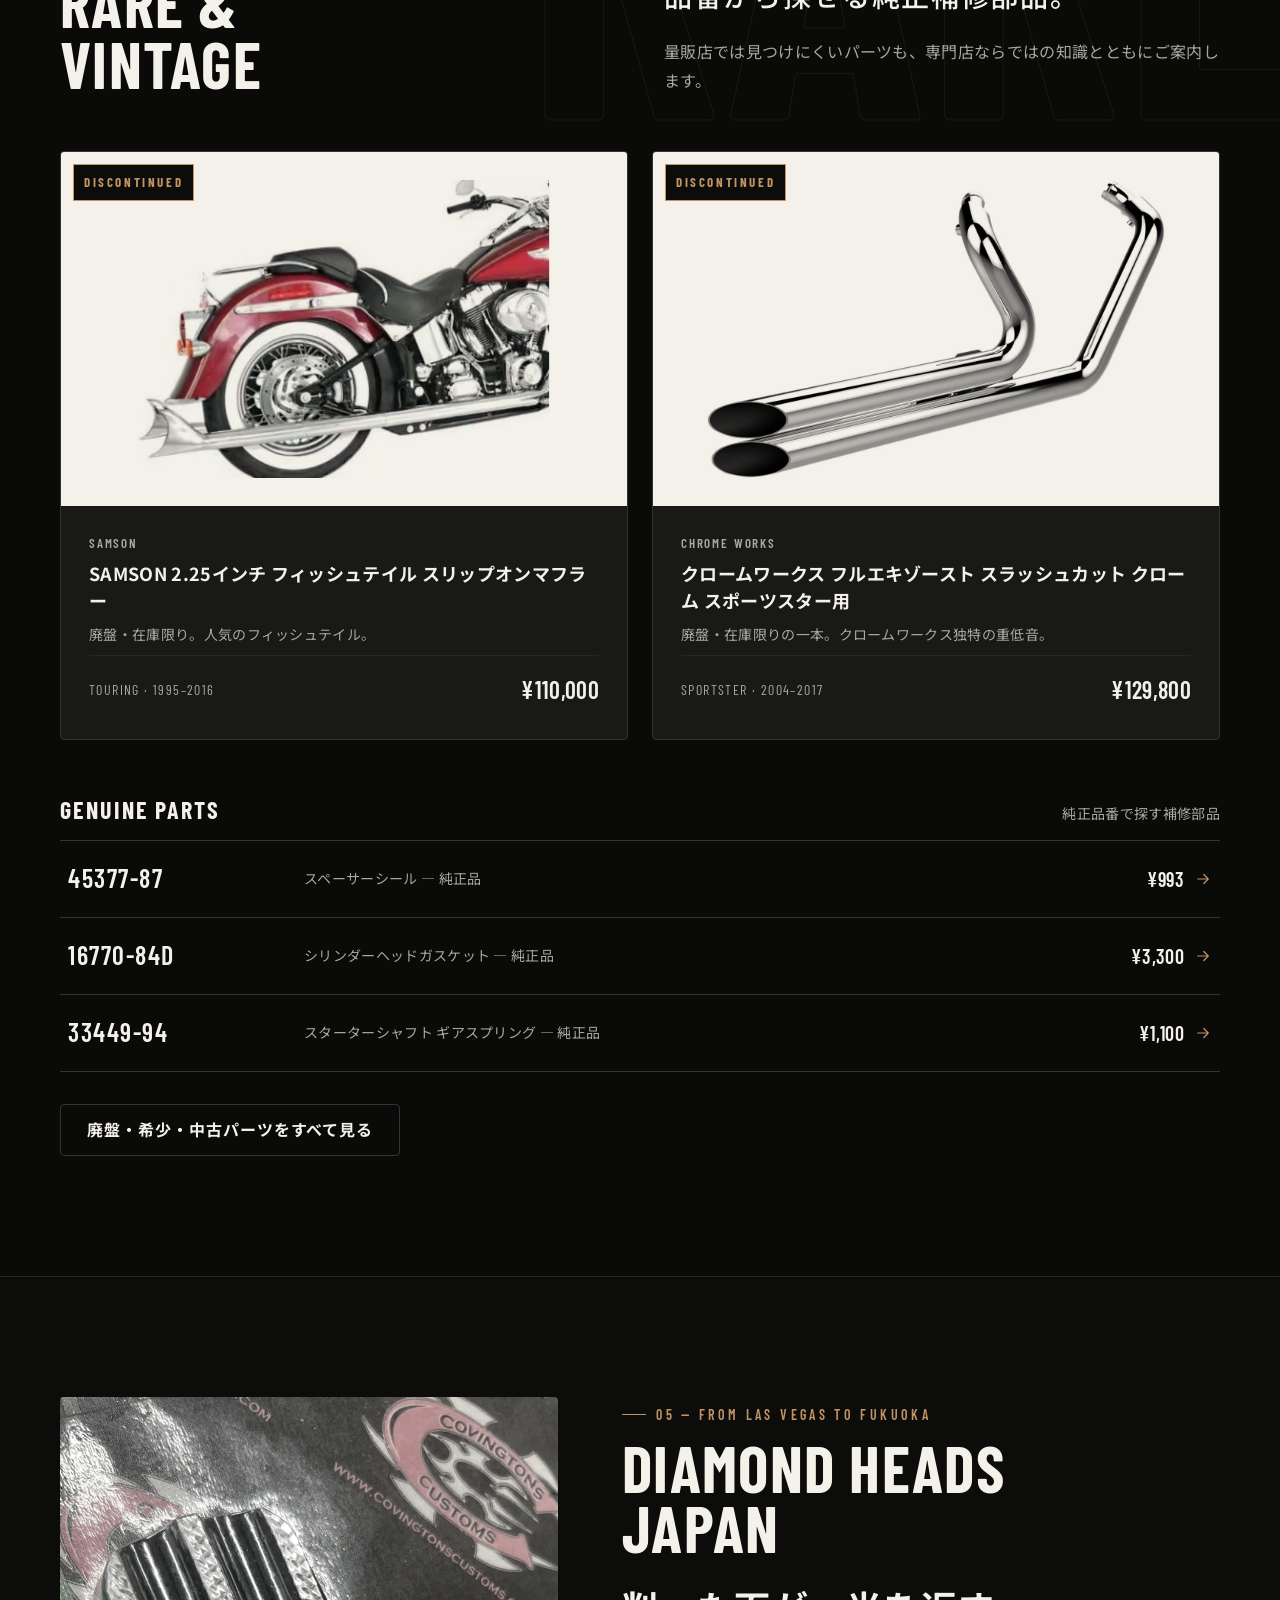
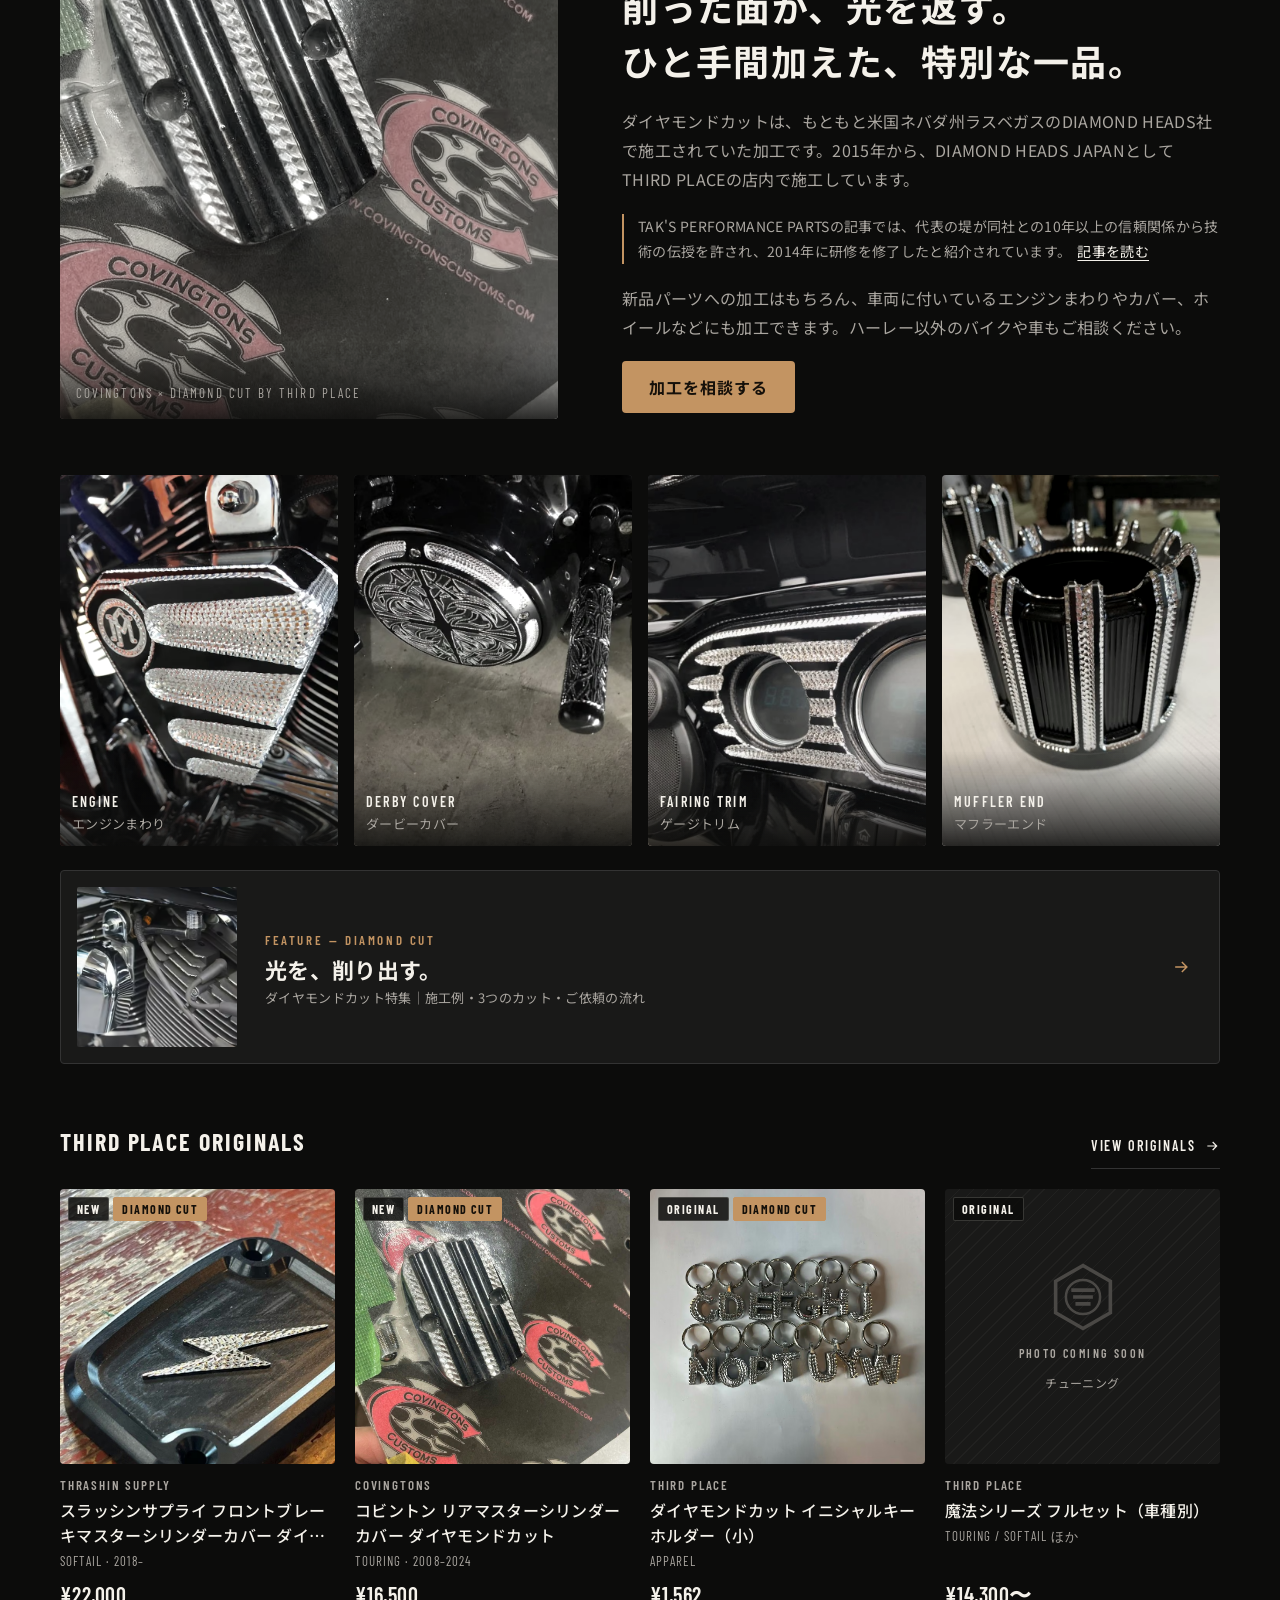
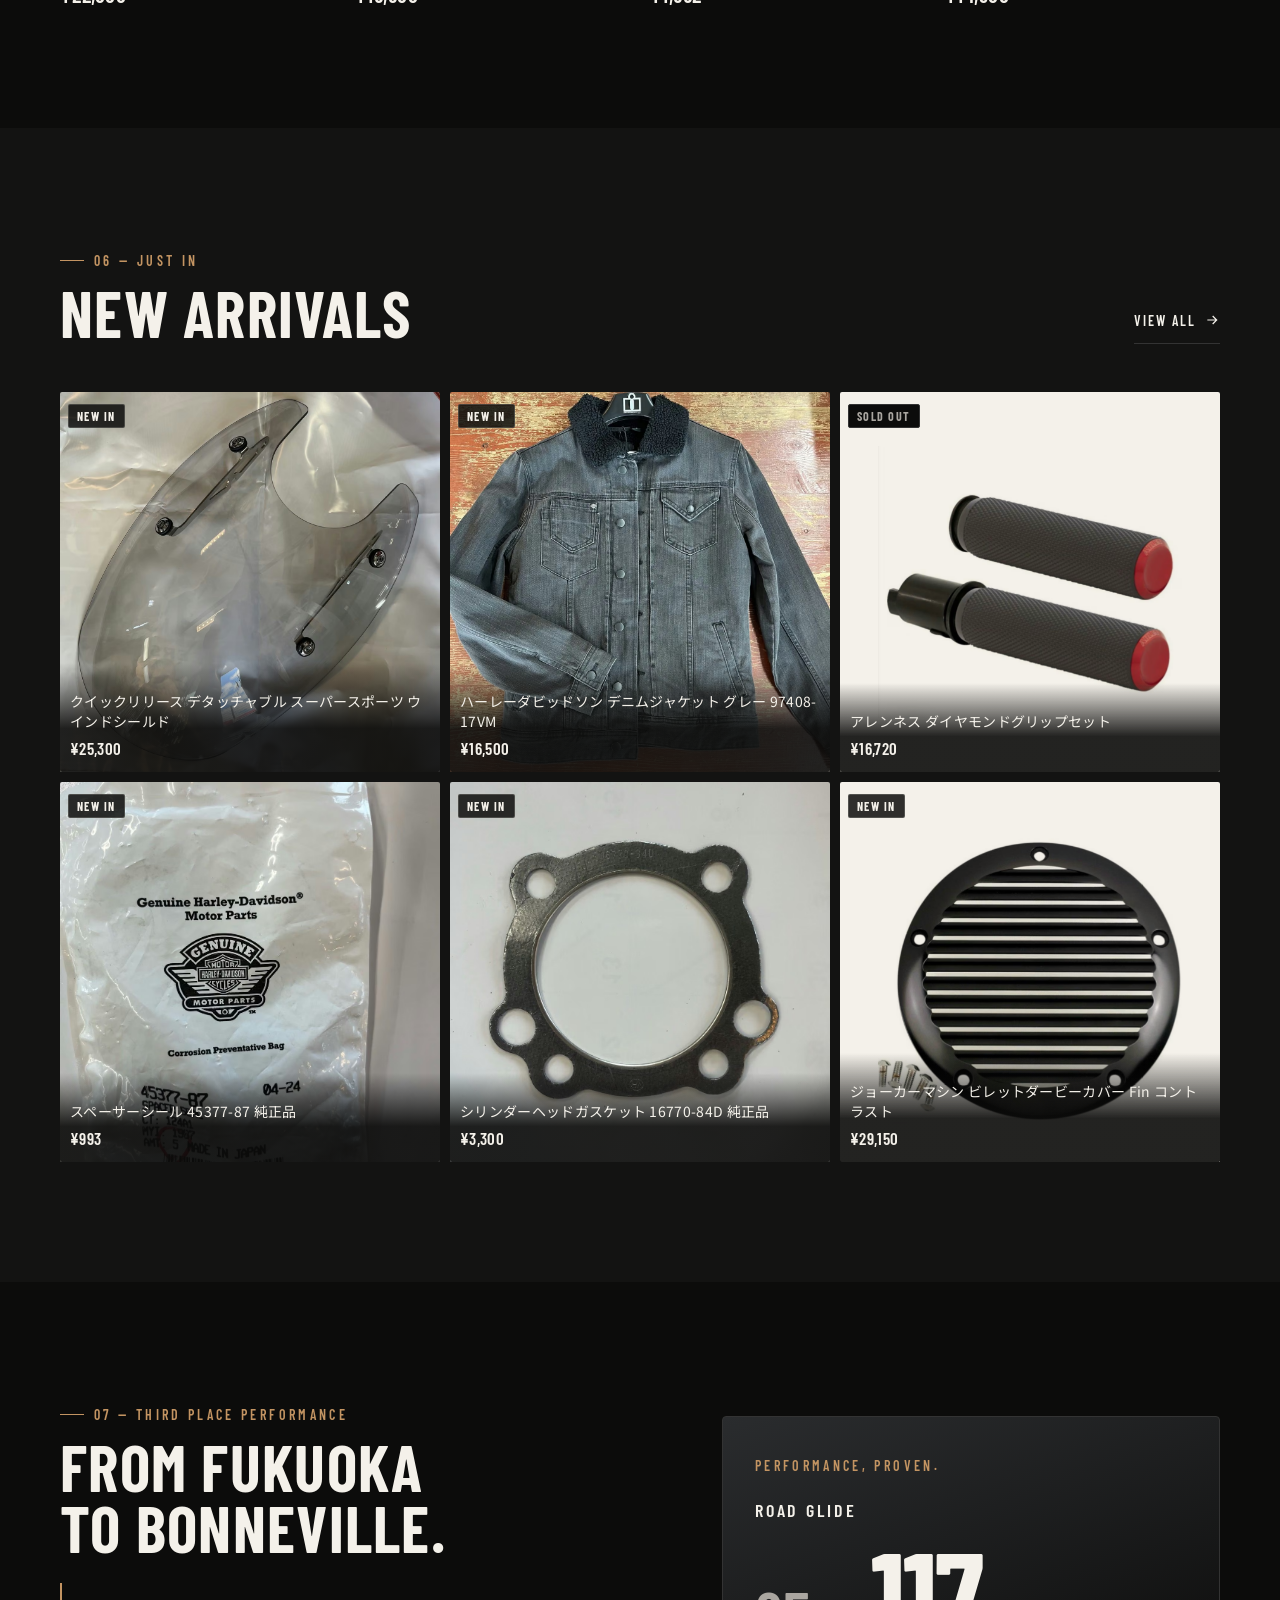
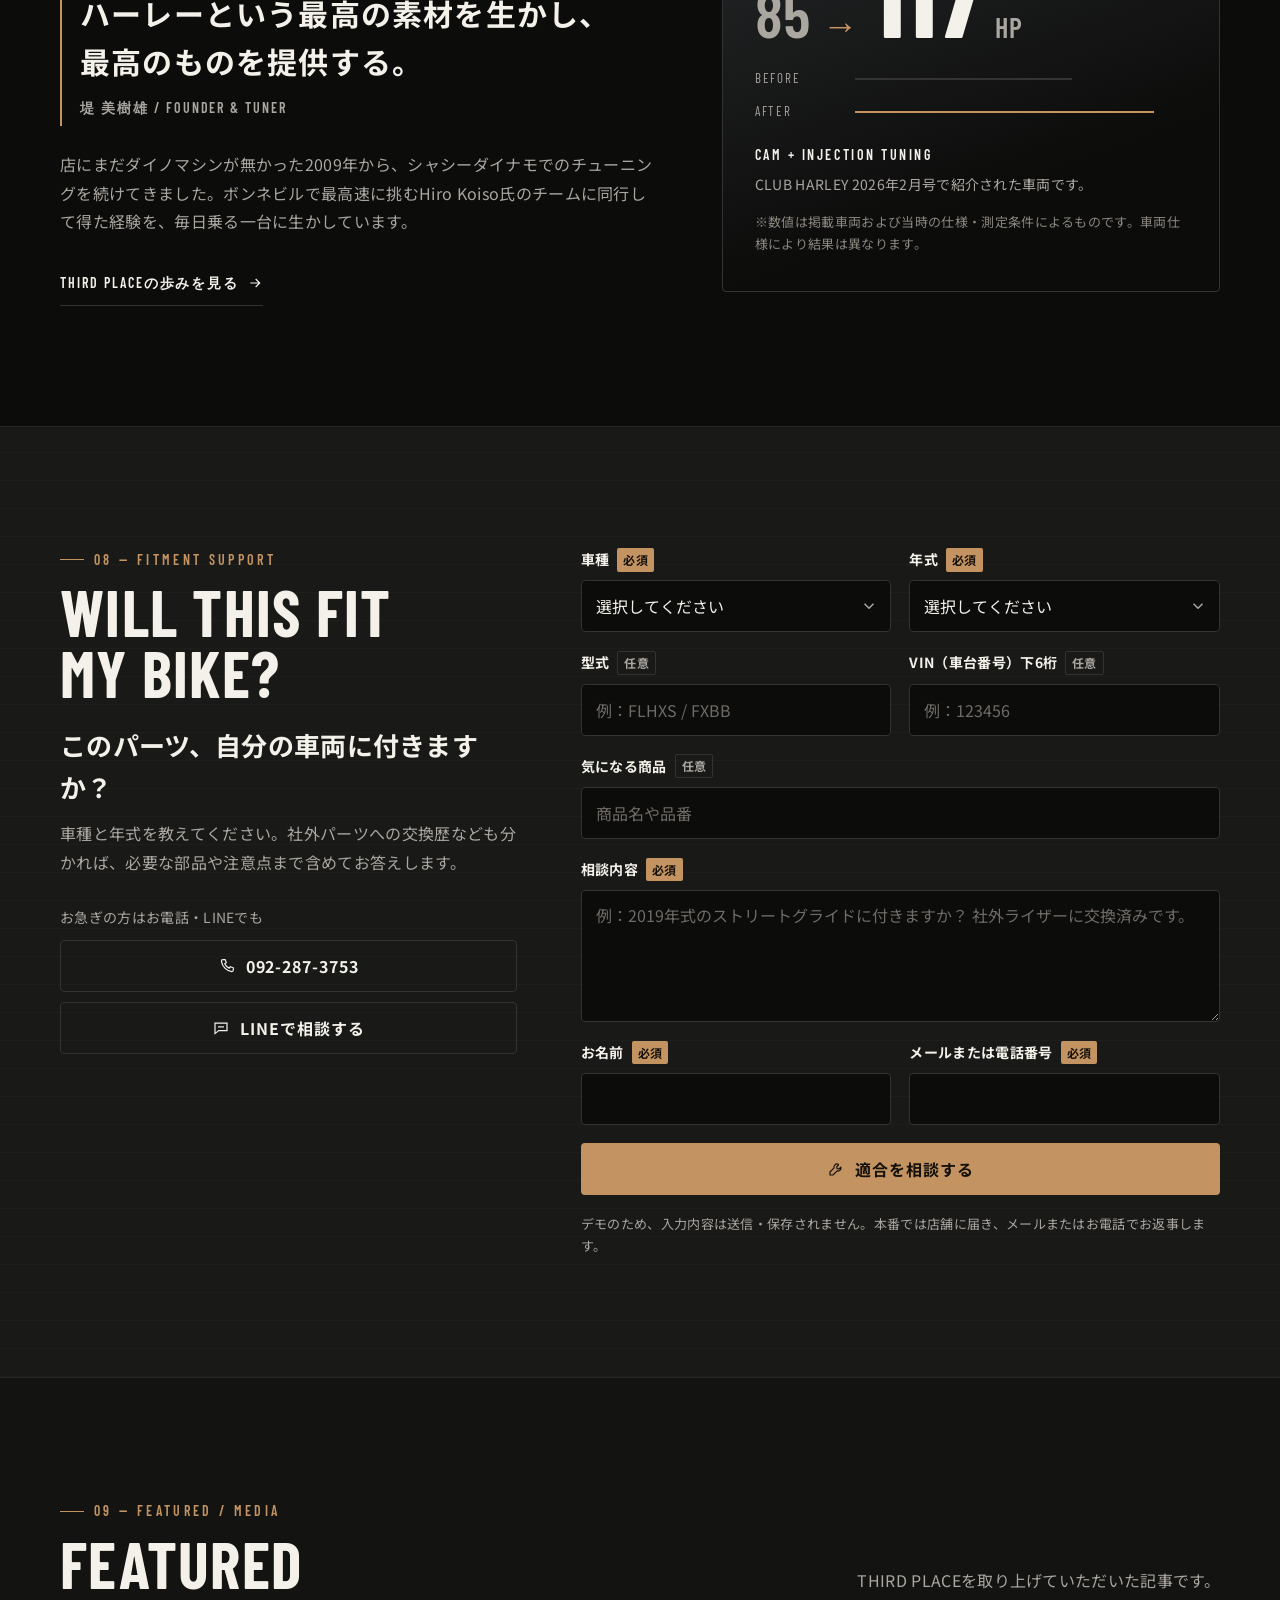
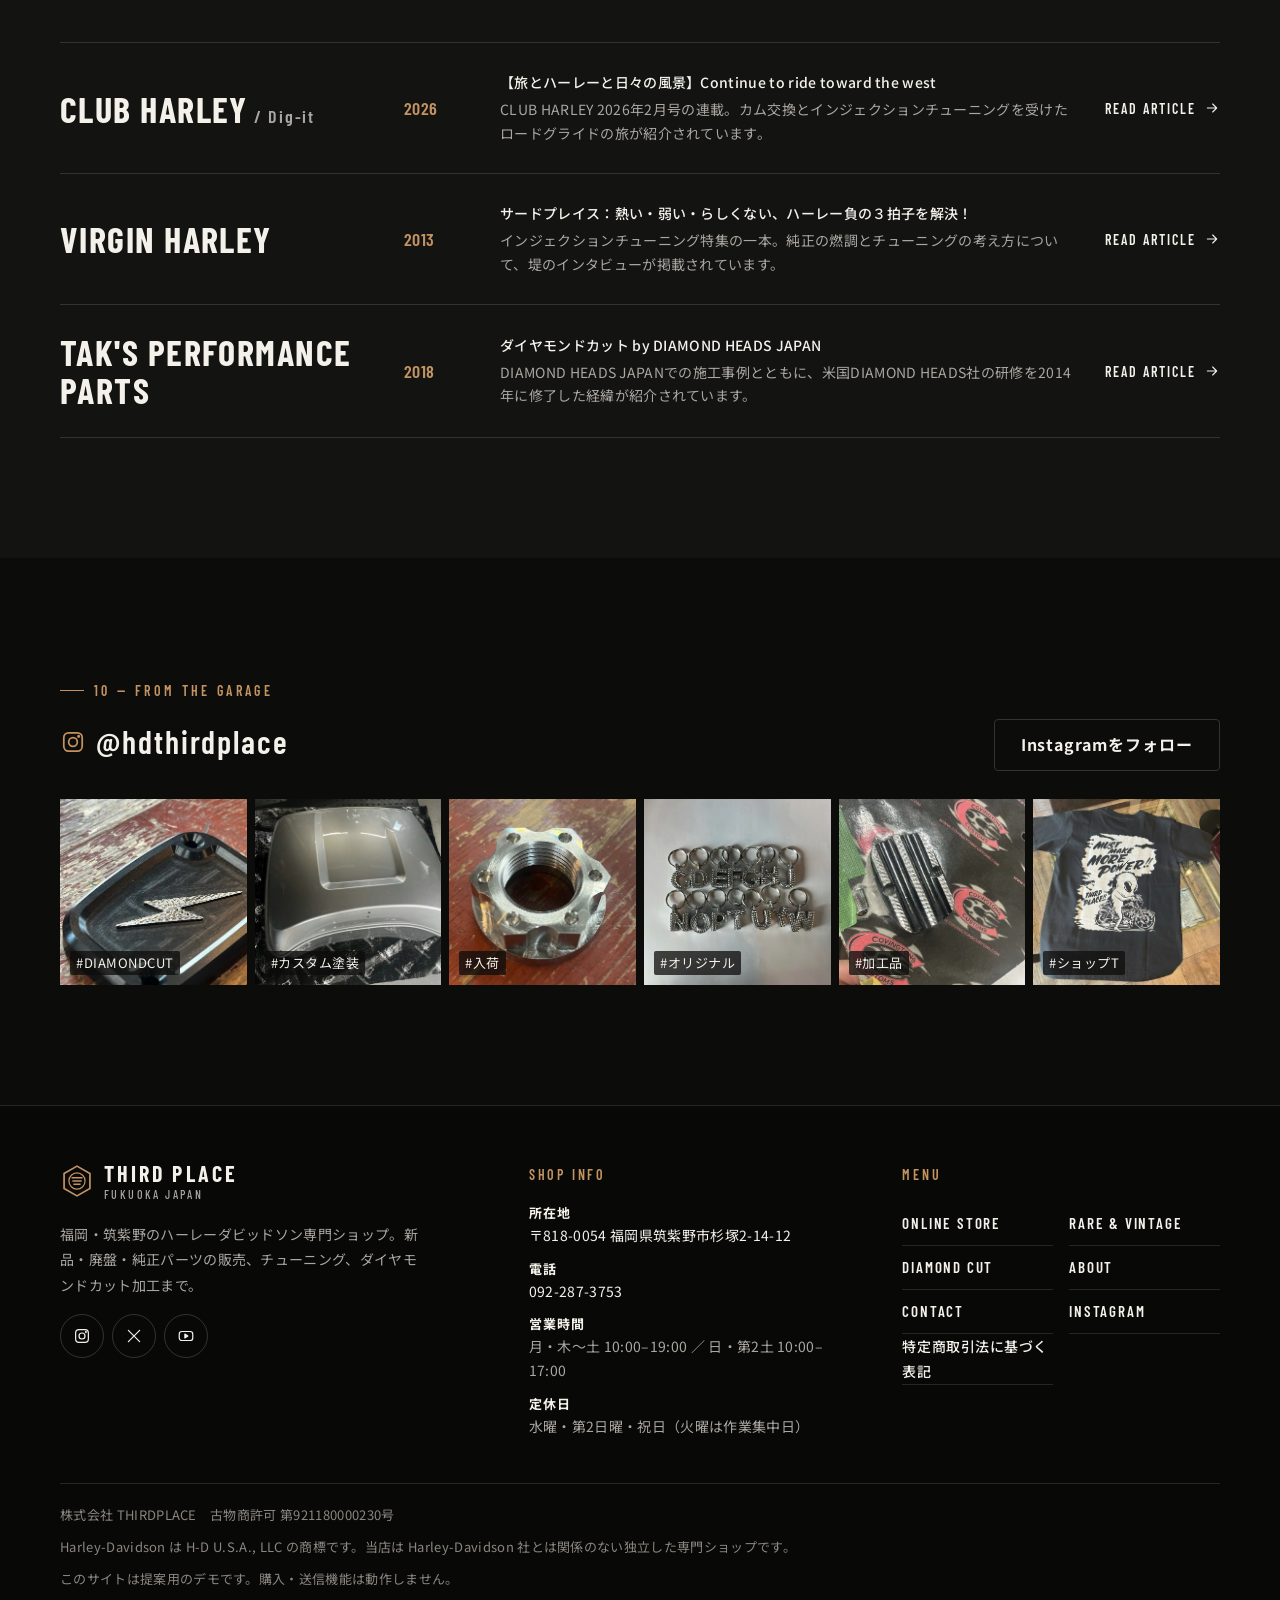
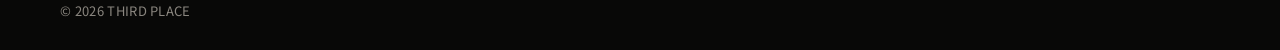
==== commit 885ea781: "中古車両（USED MOTORCYCLES）の販売セクションと詳細ページを追加 - TOPに03 USED MOTORCYCLESを追加（以降のセクション番号を1つずつ繰り下げ） - used.htm" ====
--- a/index.html
+++ b/index.html
@@ -146,12 +146,26 @@
       </div>
     </section>
 
+    <!-- 3.5 USED MOTORCYCLES（車両データは data/bikes.js） -->
+    <section class="section used" id="used" aria-labelledby="used-title">
+      <div class="container">
+        <div class="section-head reveal">
+          <div class="section-head__title">
+            <p class="eyebrow">03 — PRE-OWNED HARLEY-DAVIDSON</p>
+            <h2 class="h2" id="used-title">USED<br>MOTORCYCLES</h2>
+          </div>
+          <p class="section-lead">THIRD PLACEに入庫した中古車両です。</p>
+        </div>
+        <div data-render="used-bikes"></div>
+      </div>
+    </section>
+
     <!-- 4. RARE & VINTAGE -->
     <section class="section rare" id="rare" aria-labelledby="rare-title">
       <div class="container">
         <div class="rare__intro reveal">
           <div class="section-head__title">
-            <p class="eyebrow">03 — DISCONTINUED / GENUINE</p>
+            <p class="eyebrow">04 — DISCONTINUED / GENUINE</p>
             <h2 class="h2" id="rare-title">RARE &amp;<br>VINTAGE</h2>
           </div>
           <div>
@@ -182,7 +196,7 @@
           </figure>
           <div class="dc__copy reveal">
             <div class="section-head__title">
-              <p class="eyebrow">04 — FROM LAS VEGAS TO FUKUOKA</p>
+              <p class="eyebrow">05 — FROM LAS VEGAS TO FUKUOKA</p>
               <h2 class="h2" id="dc-title">DIAMOND HEADS<br>JAPAN</h2>
             </div>
             <p class="dc__catch">削った面が、<wbr>光を返す。<br>ひと手間加えた、<wbr>特別な一品。</p>
@@ -215,7 +229,7 @@
       <div class="container">
         <div class="section-head reveal">
           <div class="section-head__title">
-            <p class="eyebrow">05 — JUST IN</p>
+            <p class="eyebrow">06 — JUST IN</p>
             <h2 class="h2" id="new-title">NEW ARRIVALS</h2>
           </div>
           <a class="text-link" href="products.html?sort=new">VIEW ALL <svg viewBox="0 0 24 24" fill="none" stroke="currentColor" stroke-width="1.8" aria-hidden="true"><path d="M5 12h14M13 6l6 6-6 6"/></svg></a>
@@ -229,7 +243,7 @@
       <div class="container perf__grid">
         <div class="reveal">
           <div class="section-head__title" style="margin-bottom:24px">
-            <p class="eyebrow">06 — THIRD PLACE PERFORMANCE</p>
+            <p class="eyebrow">07 — THIRD PLACE PERFORMANCE</p>
             <h2 class="h2" id="perf-title">FROM FUKUOKA<br>TO BONNEVILLE.</h2>
           </div>
           <blockquote class="perf__quote">
@@ -259,7 +273,7 @@
       <div class="container fitment__grid">
         <div class="reveal">
           <div class="section-head__title" style="margin-bottom:20px">
-            <p class="eyebrow">07 — FITMENT SUPPORT</p>
+            <p class="eyebrow">08 — FITMENT SUPPORT</p>
             <h2 class="h2" id="fitment-title">WILL THIS FIT<br>MY BIKE?</h2>
           </div>
           <p class="fitment__q">このパーツ、自分の車両に付きますか？</p>
@@ -285,7 +299,7 @@
       <div class="container">
         <div class="section-head reveal">
           <div class="section-head__title">
-            <p class="eyebrow">08 — FEATURED / MEDIA</p>
+            <p class="eyebrow">09 — FEATURED / MEDIA</p>
             <h2 class="h2" id="media-title">FEATURED</h2>
           </div>
           <p class="section-lead">THIRD PLACEを取り上げていただいた記事です。</p>
@@ -299,7 +313,7 @@
       <div class="container">
         <div class="insta-head reveal">
           <div class="section-head__title">
-            <p class="eyebrow">09 — FROM THE GARAGE</p>
+            <p class="eyebrow">10 — FROM THE GARAGE</p>
             <h2 class="insta-handle" id="insta-title">
               <svg viewBox="0 0 24 24" fill="none" stroke="currentColor" stroke-width="1.6" aria-hidden="true"><rect x="3.5" y="3.5" width="17" height="17" rx="4.5"/><circle cx="12" cy="12" r="4"/><circle cx="17.2" cy="6.8" r="0.6" fill="currentColor"/></svg>
               @hdthirdplace
@@ -317,6 +331,7 @@
 
   <script src="data/products.js" defer></script>
   <script src="data/site.js" defer></script>
+  <script src="data/bikes.js" defer></script>
   <script src="js/main.js" defer></script>
 </body>
 </html>
--- a/css/style.css
+++ b/css/style.css
@@ -63,6 +63,7 @@
 body.is-locked { overflow: hidden; }
 img { display: block; max-width: 100%; height: auto; }
 picture { display: contents; }
+[hidden] { display: none !important; }
 a { color: inherit; text-decoration: none; }
 button, input, select, textarea { font: inherit; color: inherit; }
 button { cursor: pointer; }
@@ -1054,6 +1055,70 @@
 @media (hover: hover) { .dh-feature:hover { border-color: var(--accent); } }
 @media (min-width: 900px) { .dh-feature { grid-template-columns: 160px minmax(0, 1fr) auto; gap: 28px; padding: 16px 28px 16px 16px; margin-top: 24px; } .dh-feature b { font-size: var(--fs-lg); } }
 
+/* ---------- Used motorcycles (TOP section + used.html) ---------- */
+.used-status { display: inline-flex; flex-wrap: wrap; align-items: center; gap: 4px 12px; font-family: var(--font-en); font-weight: 600; font-size: var(--fs-xs); letter-spacing: 0.2em; color: var(--text); padding: 6px 12px; border: 1px solid var(--border); border-radius: 2px; align-self: flex-start; }
+.used-status span { font-family: var(--font-jp); font-weight: 500; letter-spacing: 0.04em; color: var(--sub); }
+.used-specs { display: grid; grid-template-columns: 1fr 1fr; border-top: 1px solid var(--border); }
+.used-specs div { padding: 14px 12px 14px 0; border-bottom: 1px solid var(--border-soft); min-width: 0; }
+.used-specs div:nth-child(even) { padding-left: 14px; border-left: 1px solid var(--border-soft); }
+.used-specs dt { font-size: var(--fs-xs); color: var(--sub); line-height: 1.5; }
+.used-specs dt .en { display: block; font-weight: 600; letter-spacing: 0.18em; color: var(--text); }
+.used-specs dd { font-family: var(--font-en); font-weight: 600; font-size: 1.375rem; line-height: 1.3; margin-top: 4px; }
+.used-specs .is-pending dd, .used-specs dd.is-pending { font-family: var(--font-jp); font-weight: 500; font-size: var(--fs-sm); color: var(--sub); }
+
+.used-feature { display: grid; gap: 24px; }
+.used-feature__media { position: relative; display: block; aspect-ratio: 4 / 3; overflow: hidden; border-radius: var(--radius); background: var(--gunmetal); }
+.used-feature__media img { width: 100%; height: 100%; object-fit: cover; transition: transform .8s var(--ease); }
+.used-feature__body { display: flex; flex-direction: column; gap: 16px; min-width: 0; }
+.used-feature__name { font-family: var(--font-en); font-weight: 700; font-size: clamp(2rem, 9vw, 3.25rem); line-height: 0.95; letter-spacing: 0.02em; }
+.used-feature__text { color: #d6d2ca; }
+.used-feature__cta { display: flex; flex-wrap: wrap; align-items: center; gap: 12px 24px; margin-top: 8px; }
+@media (hover: hover) { .used-feature:hover .used-feature__media img { transform: scale(1.03); } .used-feature__name a:hover { color: var(--accent); } }
+@media (min-width: 900px) {
+  .used-feature { grid-template-columns: 7fr 5fr; gap: 48px; align-items: center; }
+  .used-feature__media { aspect-ratio: 16 / 11; }
+}
+.used-more { display: grid; grid-template-columns: repeat(2, minmax(0, 1fr)); gap: 16px; margin-top: 32px; }
+.used-more a { display: grid; gap: 6px; }
+.used-more__media { position: relative; aspect-ratio: 4 / 3; overflow: hidden; border-radius: var(--radius); background: var(--gunmetal); }
+.used-more__media img { width: 100%; height: 100%; object-fit: cover; }
+.used-more__name { font-family: var(--font-en); font-weight: 600; letter-spacing: 0.08em; }
+.used-more__price { color: var(--sub); font-size: var(--fs-sm); }
+@media (min-width: 900px) { .used-more { grid-template-columns: repeat(3, minmax(0, 1fr)); gap: 24px; } }
+
+.used-top { display: grid; gap: 28px; }
+.used-main { position: relative; margin: 0 calc(var(--gutter) * -1); aspect-ratio: 4 / 5; overflow: hidden; background: var(--gunmetal); }
+.used-main img { width: 100%; height: 100%; object-fit: cover; object-position: 50% 60%; }
+.used-info { display: flex; flex-direction: column; gap: 16px; min-width: 0; }
+.used-info__name { font-family: var(--font-en); font-weight: 700; font-size: clamp(2.25rem, 10vw, 3.5rem); line-height: 0.95; letter-spacing: 0.02em; }
+.used-info__lead { color: #d6d2ca; }
+.used-price { display: flex; align-items: baseline; gap: 16px; padding-block: 8px; }
+.used-price .en { font-weight: 600; letter-spacing: 0.2em; font-size: var(--fs-sm); color: var(--sub); }
+.used-price__value { font-family: var(--font-en); font-weight: 600; font-size: 2.25rem; line-height: 1.1; }
+.used-price__value.is-pending { font-family: var(--font-jp); font-weight: 700; font-size: var(--fs-lg); }
+.used-gallery { display: grid; grid-template-columns: repeat(3, minmax(0, 1fr)); gap: 8px; }
+.used-gallery__btn { position: relative; display: block; width: 100%; aspect-ratio: 3 / 4; padding: 0; border: 0; border-radius: var(--radius); overflow: hidden; background: var(--gunmetal); cursor: zoom-in; }
+.used-gallery__btn img { width: 100%; height: 100%; object-fit: cover; transition: transform .8s var(--ease); }
+@media (hover: hover) { .used-gallery__btn:hover img { transform: scale(1.04); } }
+.used-sections { max-width: 880px; }
+.used-pending { color: var(--sub); padding: 16px 0; border-top: 1px solid var(--border); border-bottom: 1px solid var(--border-soft); }
+.used-list { border-top: 1px solid var(--border); }
+.used-list li { padding: 12px 0; border-bottom: 1px solid var(--border-soft); }
+.spec dd.is-pending { color: var(--sub); }
+.used-cta { margin-top: 64px; padding: 40px 20px; border: 1px solid var(--border); border-radius: var(--radius); background: linear-gradient(160deg, var(--gunmetal), var(--bg) 70%); display: flex; flex-direction: column; gap: 14px; }
+.used-cta__text { color: #d6d2ca; }
+.used-cta__buttons { display: grid; gap: 12px; margin-top: 4px; }
+.used-cta__info { color: var(--sub); font-size: var(--fs-xs); }
+@media (min-width: 600px) { .used-cta__buttons { grid-template-columns: auto auto; justify-content: start; } }
+@media (min-width: 900px) {
+  .used-top { grid-template-columns: minmax(0, 7fr) minmax(0, 5fr); gap: 56px; align-items: start; }
+  .used-main { margin: 0; border-radius: var(--radius); }
+  .used-info { position: sticky; top: calc(var(--header-h) + 24px); }
+  .used-gallery { gap: 16px; max-width: 880px; }
+  .used-cta { padding: 56px 48px; }
+}
+.used-sticky .sticky-buy__price { font-family: var(--font-jp); font-size: 1rem; font-weight: 700; }
+
 /* ---------- Motion ---------- */
 .sheen { isolation: isolate; }
 .sheen::after {
